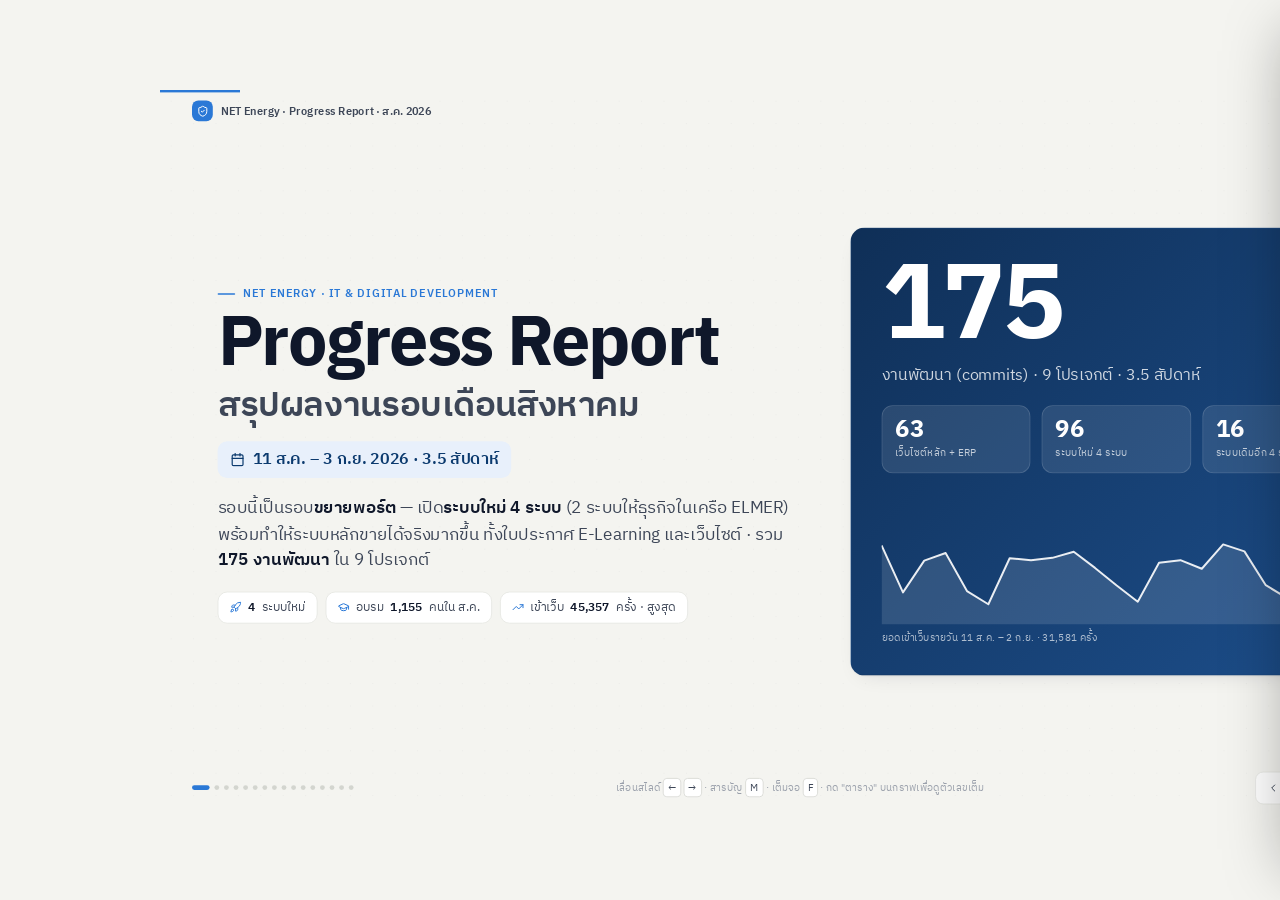
==== index.html @ 8fab0b81 "closing: trim the next-round list (drop backlog numbering and the LINE CSAT item) Co-Authored-By: Cl" ====
<!DOCTYPE html>
<html lang="th">
<head>
<meta charset="UTF-8" />
<meta name="viewport" content="width=device-width, initial-scale=1.0" />
<title>NET Energy · Progress Report · ส.ค. 2026</title>
<link rel="preconnect" href="https://fonts.googleapis.com">
<link rel="preconnect" href="https://fonts.gstatic.com" crossorigin>
<link href="https://fonts.googleapis.com/css2?family=IBM+Plex+Sans+Thai:wght@400;500;600;700&display=swap" rel="stylesheet">
<link rel="stylesheet" href="css/deck.css">
</head>
<body>

<div class="viewport">
<div class="stage" id="stage">

  <div class="progress"><div class="fill" id="progress-fill"></div></div>
  <div class="chrome-top">
    <div class="brand"><span class="mark"><span data-icon="shield-check"></span></span> NET Energy · Progress Report · ส.ค. 2026</div>
    <div class="right">
      <span class="counter"><b id="cur-num">1</b> <span>/ <span id="total-num">16</span></span></span>
      <button class="ibtn" id="menu-btn" title="สารบัญ (M)"><span data-icon="list"></span></button>
      <button class="ibtn" id="fs-btn" title="เต็มจอ (F)"><span data-icon="maximize"></span></button>
    </div>
  </div>

  <!-- ============ 1 · COVER ============ -->
  <section class="slide" data-title="ปกหน้า" data-nav-icon="presentation">
    <div class="s-inner">
      <div class="cover">
        <div>
          <div class="eyebrow" data-reveal>NET Energy · IT &amp; Digital Development</div>
          <h1 data-reveal>Progress Report<span class="th">สรุปผลงานรอบเดือนสิงหาคม</span></h1>
          <div class="date" data-reveal><span data-icon="calendar"></span> 11 ส.ค. – 3 ก.ย. 2026 · 3.5 สัปดาห์</div>
          <p class="lede" data-reveal>รอบนี้เป็นรอบ<b>ขยายพอร์ต</b> — เปิด<b>ระบบใหม่ 4 ระบบ</b> (2 ระบบให้ธุรกิจในเครือ ELMER)
            พร้อมทำให้ระบบหลักขายได้จริงมากขึ้น ทั้งใบประกาศ E-Learning และเว็บไซต์ · รวม <b>175 งานพัฒนา</b> ใน 9 โปรเจกต์</p>
          <div class="pills" data-reveal>
            <span class="pill"><span data-icon="rocket"></span> <b>4</b> ระบบใหม่</span>
            <span class="pill"><span data-icon="graduation-cap"></span> อบรม <b>1,155</b> คนใน ส.ค.</span>
            <span class="pill"><span data-icon="trending-up"></span> เข้าเว็บ <b>45,357</b> ครั้ง · สูงสุด</span>
          </div>
        </div>
        <div class="card accent cover-card" data-reveal>
          <div>
            <div class="hero-fig" data-count="175">175</div>
            <div class="hero-fig-lbl">งานพัฒนา (commits) · 9 โปรเจกต์ · 3.5 สัปดาห์</div>
          </div>
          <div class="mini">
            <div><div class="v">63</div><div class="l">เว็บไซต์หลัก + ERP</div></div>
            <div><div class="v">96</div><div class="l">ระบบใหม่ 4 ระบบ</div></div>
            <div><div class="v">16</div><div class="l">ระบบเดิมอีก 4 ระบบ</div></div>
          </div>
          <div class="spark">
            <figure data-chart="coverSpark"></figure>
            <div class="cap">ยอดเข้าเว็บรายวัน 11 ส.ค. – 2 ก.ย. · 31,581 ครั้ง</div>
          </div>
        </div>
      </div>
    </div>
  </section>

  <!-- ============ 2 · AGENDA ============ -->
  <section class="slide" data-title="หัวข้อวันนี้" data-nav-icon="list">
    <div class="s-inner">
      <div class="s-head">
        <div class="eyebrow" data-reveal>Agenda</div>
        <h2 class="h" data-reveal>หัวข้อวันนี้ — 6 เรื่อง</h2>
      </div>
      <div class="s-body agenda">
        <div class="card ag" data-jump="3" data-reveal><div class="itile"><span data-icon="chart-pie"></span></div><div class="num">01</div><div class="t">สรุปสำหรับผู้บริหาร</div><div class="d">ตัวเลขหลักของรอบ และ 3 ประเด็นที่ต้องรู้</div><div class="ag-go"><span data-icon="arrow-right"></span> ไปที่สไลด์ 3</div></div>
        <div class="card ag" data-jump="4" data-reveal><div class="itile aqua"><span data-icon="graduation-cap"></span></div><div class="num">02</div><div class="t">ธุรกิจอบรมเดือน ส.ค.</div><div class="d">ลงทะเบียน · ผู้ผ่านการอบรม · รอบอบรม — ตัวเลขจริงจากระบบ</div><div class="ag-go"><span data-icon="arrow-right"></span> ไปที่สไลด์ 4</div></div>
        <div class="card ag" data-jump="6" data-reveal><div class="itile orange"><span data-icon="rocket"></span></div><div class="num">03</div><div class="t">ระบบใหม่ 4 ระบบ</div><div class="d">ELMER ใบเสนอราคา+PO · NET-ID Photo · นามบัตร NFC · KYT MOTTO</div><div class="ag-go"><span data-icon="arrow-right"></span> ไปที่สไลด์ 6</div></div>
        <div class="card ag" data-jump="9" data-reveal><div class="itile"><span data-icon="wrench"></span></div><div class="num">04</div><div class="t">ระบบหลักที่ปรับดีขึ้น</div><div class="d">เว็บไซต์ + ERP · NETMER-Flow · CP Passport · LINE CSAT</div><div class="ag-go"><span data-icon="arrow-right"></span> ไปที่สไลด์ 9</div></div>
        <div class="card ag" data-jump="11" data-reveal><div class="itile yellow"><span data-icon="search"></span></div><div class="num">05</div><div class="t">SEO — คีย์เวิร์ดแยกตามหลักสูตร</div><div class="d">หลักสูตรไหนติดอันดับ Google แล้ว · หลักสูตรไหนยัง</div><div class="ag-go"><span data-icon="arrow-right"></span> ไปที่สไลด์ 11</div></div>
        <div class="card ag" data-jump="14" data-reveal><div class="itile dark"><span data-icon="chart-column"></span></div><div class="num">06</div><div class="t">ยอดเข้าเว็บ + ไทม์ไลน์</div><div class="d">สถิติจากระบบของเราเอง และลำดับงานรายสัปดาห์</div><div class="ag-go"><span data-icon="arrow-right"></span> ไปที่สไลด์ 14</div></div>
      </div>
    </div>
  </section>

  <!-- ============ 3 · EXECUTIVE SUMMARY ============ -->
  <section class="slide" data-title="สรุปสำหรับผู้บริหาร" data-nav-icon="chart-pie">
    <div class="s-inner">
      <div class="s-head">
        <div class="eyebrow" data-reveal>01 · Executive summary</div>
        <h2 class="h" data-reveal>รอบนี้ <em>ขยายพอร์ต</em> — เปิด 4 ระบบใหม่ ขณะที่ธุรกิจอบรมเดินปกติ</h2>
      </div>
      <div class="s-body stack">
        <div class="grid g4">
          <div class="card stat" data-reveal><div class="label">งานพัฒนา (commits)</div><div class="value" data-count="175">175</div><div class="sub">9 โปรเจกต์ · 11 ส.ค. – 3 ก.ย.</div><div class="delta up"><span data-icon="trending-up"></span> รอบก่อน 108 ใน 5 สัปดาห์</div></div>
          <div class="card stat" data-reveal><div class="label">ระบบใหม่ที่เปิดใช้จริง</div><div class="value" data-count="4">4</div><div class="sub">ELMER · NET-ID Photo · NFC · KYT</div><div class="delta note"><span data-icon="rocket"></span> 2 ระบบให้ธุรกิจในเครือ</div></div>
          <div class="card stat" data-reveal><div class="label">ผู้ผ่านการอบรม · ส.ค.</div><div class="value" data-count="1155">1,155</div><div class="sub">94 รอบอบรม · 30 หลักสูตร</div><div class="delta flat"><span data-icon="check"></span> ก.ค. 1,198 · ทรงตัว</div></div>
          <div class="card stat" data-reveal><div class="label">ยอดเข้าเว็บ · ส.ค.</div><div class="value" data-count="45357">45,357</div><div class="sub">Page Views (ทุกช่องทาง)</div><div class="delta up"><span data-icon="trending-up"></span> +5.5% จาก ก.ค. · สูงสุดตั้งแต่เปิดเว็บใหม่</div></div>
        </div>
        <div class="grid g3 fill">
          <div class="card" data-reveal>
            <div class="card-head"><div class="itile orange"><span data-icon="rocket"></span></div><div><div class="t">1 · ส่งมอบระบบใหม่ 4 ระบบ</div><div class="s">ใน 3.5 สัปดาห์ · 96 commits</div></div></div>
            <ul class="blist">
              <li><div class="itile sm orange"><span data-icon="file-text"></span></div><div><b>ELMER ใบเสนอราคา + ใบสั่งซื้อ</b> — แทน Google Sheets · ย้ายของเก่า 1,132 ใบ · PO 35 ใบ (ธุรกิจในเครือ)</div></li>
              <li><div class="itile sm orange"><span data-icon="image"></span></div><div><b>NET-ID Photo Studio</b> — ทำรูปติดบัตร ~100 รูป/วัน แทน Photoshop · ส่งชุดติดตั้งให้ทีมแล้ว</div></li>
              <li><div class="itile sm orange"><span data-icon="credit-card"></span></div><div><b>นามบัตร NFC</b> ผู้บริหาร + <b>KYT MOTTO</b> คลังโปสเตอร์ 76 แผ่น ค้นหาทนสะกดผิด</div></li>
            </ul>
          </div>
          <div class="card" data-reveal>
            <div class="card-head"><div class="itile"><span data-icon="wrench"></span></div><div><div class="t">2 · ระบบหลัก "ขายได้จริง" มากขึ้น</div><div class="s">เว็บไซต์ + ERP · 63 commits</div></div></div>
            <ul class="blist">
              <li><div class="itile sm"><span data-icon="graduation-cap"></span></div><div><b>ใบประกาศพิมพ์ได้จริงทั้งระบบ</b> · <b>E-Learning พร้อมขาย</b> — ปิดช่องโหว่และบังคับเกณฑ์ผ่าน</div></li>
              <li><div class="itile sm"><span data-icon="zap"></span></div><div><b>ERP เร็วขึ้น 9 เท่า</b> (billing 11.9 → 1.3 วิ) · แก้บั๊ก 55 ข้อ · กู้ผู้อบรม 53 คนที่หายจากระบบ</div></li>
              <li><div class="itile sm"><span data-icon="chart-column"></span></div><div><b>หน้าหลักสูตรโฉมใหม่</b> + แกลเลอรี · <b>ระบบสถิติเว็บสร้างใหม่</b> · AI ย้ายรุ่นใหม่ + ฐานกฎหมายตรวจซ้ำ</div></li>
            </ul>
          </div>
          <div class="card" data-reveal>
            <div class="card-head"><div class="itile yellow"><span data-icon="search"></span></div><div><div class="t">3 · SEO: หลักสูตรไหนติด-ไม่ติด</div><div class="s">Google Search Console · คีย์เวิร์ด × หลักสูตร</div></div></div>
            <div id="exec-seo"><ul class="blist"><li><div class="itile sm yellow"><span data-icon="clock"></span></div><div>รอข้อมูล Search Console API</div></li></ul></div>
          </div>
        </div>
      <div class="s-foot"><b>ที่มา</b> git history 9 repos · Firestore (registrations / trainingRecords / trainingSchedules / analyticsMonthly) · Google Search Console API</div>
    </div>
  </section>

  <!-- ============ 4 · BUSINESS ============ -->
  <section class="slide" data-title="ธุรกิจอบรมเดือน ส.ค." data-nav-icon="graduation-cap">
    <div class="s-inner">
      <div class="s-head">
        <div class="eyebrow aqua" data-reveal>02 · ธุรกิจอบรม</div>
        <h2 class="h" data-reveal>ส.ค. อบรม <em>1,155 คน</em> ใน 94 รอบ — และ ก.ย. จองไว้แล้ว 86 รอบ</h2>
      </div>
      <div class="s-body stack">
        <div class="grid g3">
          <div class="card" data-reveal><figure data-chart="regsByMonth" style="height:225px"></figure></div>
          <div class="card" data-reveal><figure data-chart="trainedByMonth" style="height:225px"></figure></div>
          <div class="card stat" data-reveal>
            <div class="label">รอบอบรมเดือน ส.ค.</div>
            <div class="value" data-count="94">94</div>
            <div class="sub">เปิดรับ 66 · เต็ม 24 · ยกเลิก 4 · 30 หลักสูตร</div>
            <div style="margin-top:14px"><figure data-chart="augMode"></figure></div>
          </div>
        </div>
        <div class="grid g3 fill">
          <div class="card" style="grid-column:span 2" data-reveal><figure data-chart="augTopTrained" style="height:100%"></figure></div>
          <div class="card soft" data-reveal>
            <h4>อ่านตัวเลขนี้อย่างไร</h4>
            <p style="font-size:16px">ลงทะเบียน ส.ค. <b>798 ใบ</b> (ยืนยัน 645 · ยกเลิก 101 · รอ 52) ต่ำกว่า ก.ค. ~12% แต่<b>ผู้ผ่านการอบรมยังทรงตัว</b>ที่ ~1,150–1,200 คน/เดือน ตลอด 4 เดือน</p>
            <div style="margin-top:10px">
              <div class="kv"><span>รอบที่เปิดใน ก.ย.</span><b>86 รอบ</b></div>
              <div class="kv"><span>รอบที่เปิดใน ต.ค.</span><b>20 รอบ</b></div>
              <div class="kv"><span>หลักสูตร CP + AIS ใน ส.ค.</span><b>≈ 93% ของผู้ผ่าน</b></div>
            </div>
          </div>
        </div>
      </div>
      <div class="s-foot"><b>ที่มา</b> Firestore: registrations (นับตามวันลงทะเบียน) · trainingRecords status=completed (นับตามวันจบอบรม) · trainingSchedules (นับตามวันเริ่มรอบ)</div>
    </div>
  </section>

  <!-- ============ 5 · DEV WORK ============ -->
  <section class="slide" data-title="งานพัฒนา 175 งาน" data-nav-icon="chart-column">
    <div class="s-inner">
      <div class="s-head">
        <div class="eyebrow" data-reveal>03 · งานพัฒนา</div>
        <h2 class="h" data-reveal>175 งานพัฒนา — <em>ครึ่งหนึ่ง</em>ไปกับระบบใหม่ อีกครึ่งทำให้ระบบหลักแข็งขึ้น</h2>
      </div>
      <div class="s-body grid g-12">
        <div class="card span-7" data-reveal><figure data-chart="devByRepo" style="height:100%"></figure></div>
        <div class="span-5 stack">
          <div class="card" data-reveal><figure data-chart="devWeeks" style="height:230px"></figure></div>
          <div class="facts" data-reveal style="grid-template-columns:1fr 1fr">
            <div class="fact"><div class="v">96</div><div class="l">commits บน 4 ระบบใหม่ (55%)</div></div>
            <div class="fact"><div class="v">63</div><div class="l">commits เว็บไซต์หลัก + ERP</div></div>
            <div class="fact"><div class="v">9 / 9</div><div class="l">ทุกโปรเจกต์มีงานที่ส่งมอบถึงผู้ใช้แล้วในรอบนี้</div></div>
            <div class="fact"><div class="v">75</div><div class="l">commits ในสัปดาห์ที่หนักสุด (25–31 ส.ค.)</div></div>
          </div>
        </div>
      </div>
      <div class="s-foot"><b>ที่มา</b> git log ทุก repo ใน E:\Devloper · 11 ส.ค. – 3 ก.ย. 2026 · ไม่นับ merge commit</div>
    </div>
  </section>

  <!-- ============ 6 · NEW: ELMER QUOTATION + PO ============ -->
  <section class="slide" data-title="ใหม่ · ELMER ใบเสนอราคา + ใบสั่งซื้อ" data-nav-icon="file-text">
    <div class="s-inner">
      <div class="s-head">
        <div class="eyebrow orange" data-reveal>04 · ระบบใหม่ 1/4 · ธุรกิจในเครือ</div>
        <h2 class="h" data-reveal>ELMER: ระบบใบเสนอราคา + ใบสั่งซื้อ <em>แทน Google Sheets</em></h2>
      </div>
      <div class="s-body sys">
        <div class="copy">
          <div class="pitch" data-reveal>ทีม Elmer ออกใบเสนอราคาและใบสั่งซื้อจากระบบเดียว — ย้ายของเก่า 1,132 ใบเข้ามาครบ
            <span>บริษัท เอลเมอร์ อินทิเกรชั่น จำกัด — งานน้ำ/น้ำเสียในเครือ · ขึ้น production 24 ส.ค. · เพิ่มใบสั่งซื้อ 2 ก.ย.</span></div>
          <div class="facts" data-reveal>
            <div class="fact"><div class="v">1,132</div><div class="l">ใบเสนอราคาเก่าย้ายเข้าระบบครบ · ลูกค้า 523 ราย</div></div>
            <div class="fact"><div class="v">35</div><div class="l">ใบสั่งซื้อ ส.ค. 69 นำเข้า · ผู้ขาย 7 ราย · 1.73 ล้านบาท</div></div>
            <div class="fact"><div class="v">7</div><div class="l">ชุดตรวจอัตโนมัติก่อนขึ้นระบบ (สูตรเงิน · พิมพ์ PDF จริง · ความเป็นส่วนตัว)</div></div>
          </div>
          <ul class="blist tight" data-reveal>
            <li><div class="itile sm orange"><span data-icon="triangle-alert"></span></div><div><b>เจอข้อผิดพลาดในไฟล์เดิม</b> — สูตรรวมยอด PO บวกแค่แถวแรก 33 จาก 35 ใบ · ส่วนลดหาย 17 ใบ · ระบบใหม่คำนวณให้เอง</div></li>
            <li><div class="itile sm orange"><span data-icon="banknote"></span></div><div><b>ต้นทุน / ราคาเสนอ / กำไร % ต่อรายการ</b> เห็นเฉพาะภายใน — ตัวตรวจกันไม่ให้หลุดไปถึงลูกค้า</div></li>
            <li><div class="itile sm orange"><span data-icon="send"></span></div><div><b>รู้ว่าลูกค้าเปิดใบเสนอราคาแล้วหรือยัง</b> · เอกสาร A4 ตรงฟอร์มกระดาษเดิม · ค้นหารวม Ctrl+K</div></li>
          </ul>
        </div>
        <div class="media" data-reveal>
          <div class="card flush" style="flex:1;display:flex;flex-direction:column;background:linear-gradient(160deg,#fff6f5,#fff)">
            <div style="padding:22px 26px;border-bottom:1px solid var(--line);display:flex;align-items:center;gap:12px">
              <div class="itile" style="background:#fbe3e0;color:#b3261e"><span data-icon="file-text"></span></div>
              <div><div style="font-weight:700;font-size:18px">ใบเสนอราคา · ใบสั่งซื้อ</div><div class="card-sub">Next.js + Firebase (asia-southeast1) · app--elmer-quotation-flow</div></div>
              <span class="badge live" style="margin-left:auto"><span data-icon="check"></span> Production</span>
            </div>
            <div style="padding:22px 26px;display:grid;grid-template-columns:1fr 1fr;gap:14px;flex:1">
              <div class="card soft" style="padding:16px 18px"><div style="font-size:13px;color:var(--muted);font-weight:600">เลขที่ใบเสนอราคา</div><div style="font-size:24px;font-weight:700">Q-260806-0612</div><div class="small muted">rev.01 · ต่อท้ายเลขเดิมเมื่อแก้ไข</div></div>
              <div class="card soft" style="padding:16px 18px"><div style="font-size:13px;color:var(--muted);font-weight:600">เลขที่ใบสั่งซื้อ</div><div style="font-size:24px;font-weight:700">6909/001</div><div class="small muted">ปี พ.ศ. + เดือน + ลำดับ รีเซ็ตรายเดือน</div></div>
              <div class="card soft" style="padding:16px 18px;grid-column:span 2">
                <div style="font-size:13px;color:var(--muted);font-weight:600;margin-bottom:8px">สิ่งที่ระบบทำแทนคน</div>
                <div class="kv"><span>ออกเลขที่เอกสารไม่ซ้ำ (transaction)</span><b>อัตโนมัติ</b></div>
                <div class="kv"><span>คำนวณยอด · VAT · ส่วนลด · บาทเป็นตัวอักษร</span><b>อัตโนมัติ</b></div>
                <div class="kv"><span>เปลี่ยนสถานะเป็นชุด · บันทึกภายใน · ต้องตามงาน</span><b>ในระบบ</b></div>
                <div class="kv"><span>สิทธิ์ผู้ใช้ · กติกาบังคับที่ฐานข้อมูล</span><b>rules</b></div>
              </div>
            </div>
          </div>
        </div>
      </div>
      <div class="s-foot"><b>สถานะ</b> ขึ้นระบบแล้ว · รอทีม Elmer เริ่มคีย์ใบจริง · การอัปเดตจากชีตรอบถัดไปใช้โหมด "เฉพาะของใหม่" เท่านั้น</div>
    </div>
  </section>

  <!-- ============ 7 · NEW: NET-ID PHOTO STUDIO ============ -->
  <section class="slide" data-title="ใหม่ · NET-ID Photo Studio" data-nav-icon="image">
    <div class="s-inner">
      <div class="s-head">
        <div class="eyebrow orange" data-reveal>04 · ระบบใหม่ 2/4 · เครื่องมือของทีม</div>
        <h2 class="h" data-reveal>NET-ID Photo Studio: ทำรูปติดบัตร <em>~100 รูป/วัน</em> ไม่ต้องเปิด Photoshop</h2>
      </div>
      <div class="s-body sys">
        <div class="media" data-reveal>
          <div class="card" style="flex:1;display:flex;flex-direction:column;justify-content:center;gap:14px">
            <div style="font-size:13px;color:var(--muted);font-weight:600;letter-spacing:.04em">ขั้นตอนที่โปรแกรมทำให้ · ออฟไลน์ 100%</div>
            <div class="grid" style="grid-template-columns:repeat(4,1fr);gap:12px">
              <div class="card soft" style="padding:16px 14px;text-align:center"><div class="itile" style="margin:0 auto 10px"><span data-icon="image"></span></div><b>ลากรูปเข้าทั้งโฟลเดอร์</b><div class="small muted">ต้นฉบับจากกล้อง/มือถือ</div></div>
              <div class="card soft" style="padding:16px 14px;text-align:center"><div class="itile orange" style="margin:0 auto 10px"><span data-icon="sparkles"></span></div><b>ลบพื้นหลังด้วย AI</b><div class="small muted">ขอบผมฟุ้งตามจริง</div></div>
              <div class="card soft" style="padding:16px 14px;text-align:center"><div class="itile aqua" style="margin:0 auto 10px"><span data-icon="scan-line"></span></div><b>จัดกรอบ · ต่อไหล่ · ปรับสี</b><div class="small muted">ค่ามาตรฐานจากงานทีม 815 ใบ</div></div>
              <div class="card soft" style="padding:16px 14px;text-align:center"><div class="itile dark" style="margin:0 auto 10px"><span data-icon="id-card"></span></div><b>ส่งออกเข้าเครื่องพิมพ์บัตร</b><div class="small muted">Asure ID 7 · บันทึกทีละใบ</div></div>
            </div>
            <div class="callout" style="margin-top:6px"><b>รูปใบหน้า = ข้อมูลชีวมิติ (PDPA)</b> — โปรแกรมประมวลผลบนเครื่องของทีมเท่านั้น ไม่มีรูปออกไปนอกเครื่อง</div>
          </div>
        </div>
        <div class="copy">
          <div class="pitch" data-reveal>งานพ่วงหลังจบคอร์สที่กินเวลาทีมทุกวัน กลายเป็นงานกดปุ่ม
            <span>โปรแกรมเดสก์ท็อป (Windows) ส่งชุดติดตั้งไฟล์เดียวให้ทีมแล้ว — แถม Python ไปในชุด ติดตั้งเองได้ทุกเครื่อง</span></div>
          <div class="facts" data-reveal>
            <div class="fact"><div class="v">815</div><div class="l">ใบงานจริงของทีมที่ใช้คาลิเบรตค่ามาตรฐานทุกตัว</div></div>
            <div class="fact"><div class="v">120 คู่</div><div class="l">เทียบผลโปรแกรมกับงานทีม 5 มิติ (กรอบ · ไหล่ · สี · ผิว · ผม)</div></div>
            <div class="fact"><div class="v">~140</div><div class="l">ด่านตรวจอัตโนมัติของชุดติดตั้ง · ตรวจซ้ำ 5 รอบก่อนส่ง</div></div>
          </div>
          <ul class="blist tight" data-reveal>
            <li><div class="itile sm"><span data-icon="palette"></span></div><div><b>ปรับสีเฉพาะส่วน</b> ทั้งภาพ · ผิว · เสื้อ · ผม · ปาก และแปรงแก้เฉพาะจุด ย้อนกลับได้ทุกขั้น</div></li>
            <li><div class="itile sm"><span data-icon="zap"></span></div><div><b>ใช้การ์ดจอเมื่อมี</b> ไม่มีก็ทำงานบน CPU ได้ (เร็วขึ้น 3 เท่าจากรุ่นแรก)</div></li>
            <li><div class="itile sm"><span data-icon="shield"></span></div><div><b>กันงานหาย</b> — ล็อกไฟล์งาน กันเปิดซ้อน กันบันทึกทับต้นฉบับ บันทึกปัญหาอัตโนมัติเมื่อผิดพลาด</div></li>
          </ul>
        </div>
      </div>
      <div class="s-foot"><b>สถานะ</b> ส่งชุดติดตั้งให้ทีมแล้ว (25 ส.ค. · ปรับคุณภาพรอบล่าสุด 2 ก.ย.) · 54 commits</div>
    </div>
  </section>

  <!-- ============ 8 · NEW: NFC CARD + KYT MOTTO ============ -->
  <section class="slide" data-title="ใหม่ · นามบัตร NFC + KYT MOTTO" data-nav-icon="id-card">
    <div class="s-inner">
      <div class="s-head">
        <div class="eyebrow orange" data-reveal>04 · ระบบใหม่ 3–4/4</div>
        <h2 class="h" data-reveal>สองระบบเล็กที่ใช้ได้ทันที: นามบัตร <em>NFC</em> และคลังโปสเตอร์ <em>KYT MOTTO</em></h2>
      </div>
      <div class="s-body half">
        <div class="card" data-reveal style="display:grid;grid-template-columns:230px 1fr;gap:24px;align-items:center">
          <div class="shot-phone"><img src="assets/screenshots/aom-card.png" alt="นามบัตรดิจิทัล NFC"></div>
          <div class="stack" style="gap:12px">
            <div class="row"><div class="itile"><span data-icon="credit-card"></span></div><div><h4>นามบัตรดิจิทัล NFC</h4><div class="card-sub">netenergy-card.web.app · 1 ก.ย.</div></div></div>
            <p>แตะบัตร NFC แล้วเปิดหน้านามบัตรของ<b>กรรมการผู้จัดการ</b>ได้ทันที — หน้าเดียวครอบทั้ง <b>NET</b> และ <b>ELMER</b> พร้อมปุ่ม LINE · โทร · อีเมล · TikTok · Instagram · แชร์</p>
            <ul class="blist tight">
              <li><div class="itile sm"><span data-icon="smartphone"></span></div><div>ออกแบบจากจอจริงของเบราว์เซอร์ใน LINE (375×553) — ไม่ล้น ไม่ตัด</div></li>
              <li><div class="itile sm"><span data-icon="cloud"></span></div><div>โฮสต์แยกจากเว็บบริษัท แก้นามบัตรได้โดยไม่ต้อง deploy เว็บทั้งเว็บ</div></li>
              <li><div class="itile sm"><span data-icon="lock"></span></div><div>ไม่ขึ้นผลค้นหา Google (noindex) — เปิดได้เฉพาะคนที่มีบัตร/ลิงก์</div></li>
            </ul>
          </div>
        </div>
        <div class="card flush" data-reveal style="display:flex;flex-direction:column">
          <div class="shot" style="height:300px;border:0;border-radius:0"><img src="assets/screenshots/kyt-motto.png" alt="KYT MOTTO"></div>
          <div style="padding:20px 24px;display:flex;flex-direction:column;gap:10px;flex:1">
            <div class="row"><div class="itile yellow"><span data-icon="hard-hat"></span></div><div><h4>KYT MOTTO · คลังโปสเตอร์ความปลอดภัยงานก่อสร้าง</h4><div class="card-sub">76 แผ่น · 3 หมวดงาน · ใช้จากมือถือหน้างาน</div></div></div>
            <p>ค้นหาโปสเตอร์ตาม<b>ลักษณะงาน</b> (นั่งร้าน ไฟฟ้า หลังคา) แม้พิมพ์ผิดหรือย่อคำ — วัดกับ 105 คำค้นจริง: เจอคำแรก <b>100/105</b> (จาก 62) โดยไม่ต้องเรียก AI ตอนค้น · AI อ่านโปสเตอร์ให้ครั้งเดียวตอนนำเข้า</p>
          </div>
        </div>
      </div>
      <div class="s-foot"><b>สถานะ</b> ทั้งสองระบบใช้งานได้จริง · นามบัตรเหลือผูกโดเมน card.netenergy-tech.com</div>
    </div>
  </section>

  <!-- ============ 9 · CORE: WEBSITE + ERP ============ -->
  <section class="slide" data-title="เว็บไซต์หลัก + ERP" data-nav-icon="wrench">
    <div class="s-inner">
      <div class="s-head">
        <div class="eyebrow" data-reveal>05 · ระบบหลัก · NET Training Platform (63 commits)</div>
        <h2 class="h" data-reveal>เว็บไซต์ + ERP: ทำของที่ "มีอยู่แต่ใช้ไม่ได้จริง" ให้<em>ใช้ได้จริง</em></h2>
      </div>
      <div class="s-body grid g-12">
        <div class="span-5 stack" data-reveal>
          <div class="shot" style="height:272px"><img src="assets/screenshots/net-course-electrician.png" alt="หน้าหลักสูตรโฉมใหม่"><div class="cap">หน้าหลักสูตรโฉมใหม่ + เมนูใหม่ + แกลเลอรีภาพอบรม</div></div>
          <div class="shot" style="height:272px"><img src="assets/screenshots/net-compliance.png" alt="เครื่องมือตรวจสอบหลักสูตรตามกฎหมาย"><div class="cap">เครื่องมือตรวจสอบหลักสูตรตามกฎหมาย รื้อใหม่ + ชุดทดสอบความแม่นยำ</div></div>
        </div>
        <div class="span-7 card" data-reveal>
          <ul class="blist">
            <li><div class="itile sm"><span data-icon="graduation-cap"></span></div><div><span class="k">ใบประกาศพิมพ์ได้จริงทั้งระบบ</span>เลขที่ต่อหลักสูตร · ฟอนต์มาตรฐานไทย · อัปโหลดรูป/ลายเซ็นวิทยากรเลือกตอนพิมพ์ · ประวัติการอบรมรองรับข้อมูลใหญ่ — เดิม 4,138 จาก 4,718 คนที่ผ่านแล้วไม่มีเลขใบประกาศ</div></li>
            <li><div class="itile sm"><span data-icon="video"></span></div><div><span class="k">E-Learning พร้อมขาย</span>บังคับเกณฑ์ผ่านที่เคยตั้งไว้เฉย ๆ · ปิดทางเลี่ยงเครื่องเล่น · ย้ายสื่อคอร์สจ่ายเงินออกจากที่เก็บสาธารณะ · เขียนธรรมาภิบาลตามผลตรวจ</div></li>
            <li><div class="itile sm"><span data-icon="zap"></span></div><div><span class="k">ERP เร็วขึ้นทุกหน้า</span>billing 11.9 → 1.3 วิ · certificate 7.3 → 0.4 วิ · ทุกหน้า −143 KB · แก้บั๊ก 49 ข้อจากรอบตรวจ + 6 ข้อที่ผู้ใช้แจ้ง</div></li>
            <li><div class="itile sm"><span data-icon="users"></span></div><div><span class="k">กู้ผู้อบรม 53 คนที่หายจาก 2 รอบ H AIS โคราช (19 ส.ค.)</span>ต้นเหตุ: การเลื่อนรอบทิ้งรายชื่อเก่าไว้แล้วระบบนับว่า "มีแล้ว" — แก้ที่ตัวเชื่อม ERP ↔ NETMER-Flow และซ่อมข้อมูล 168 รอบ</div></li>
            <li><div class="itile sm"><span data-icon="chart-column"></span></div><div><span class="k">ระบบสถิติเว็บสร้างใหม่ (2 ก.ย.)</span>เก็บ → สรุปรายวัน/รายเดือน → รายงาน ไม่ต้องอ่าน 45,000 เหตุการณ์ทุกครั้งที่เปิด · ตัดทราฟฟิกพนักงานออก · ตัวเลขในสไลด์นี้มาจากระบบนี้</div></li>
            <li><div class="itile sm"><span data-icon="sparkles"></span></div><div><span class="k">AI + ฐานความรู้กฎหมาย</span>ย้ายทุก flow ไป Gemini 3.7 + แดชบอร์ดการใช้ AI · ตรวจซ้ำข้อกฎหมาย 157 ข้อ พบอ้างอิงผิด 46 → แก้ 58 แถวจากตัวบทจริง · ตอบลูกค้าต่างชาติในภาษาของเขา</div></li>
          </ul>
        </div>
      </div>
      <div class="s-foot"><b>ขึ้นระบบแล้วเช่นกัน</b> ช่างไฟฟ้า L1 → ส่งออกข้อมูลผู้อบรมตามแบบกรมพัฒนาฝีมือแรงงาน (DSD): วางไฟล์ → ได้ไฟล์ตามสัญญาข้อมูล พร้อมตารางรหัสและด่านตรวจข้อมูลก่อนส่ง</div>
    </div>
  </section>

  <!-- ============ 10 · OTHER CORE SYSTEMS ============ -->
  <section class="slide" data-title="NETMER · CP · CSAT · Doc Flow" data-nav-icon="layers">
    <div class="s-inner">
      <div class="s-head">
        <div class="eyebrow" data-reveal>05 · ระบบหลักอื่น ๆ</div>
        <h2 class="h" data-reveal>ระบบที่ใช้ทุกวัน: แก้จุดที่ทำให้<em>ตัวเลขผิด</em>และจุดที่ใช้บนมือถือลำบาก</h2>
      </div>
      <div class="s-body grid g2">
        <div class="card" data-reveal>
          <div class="card-head"><div class="itile"><span data-icon="briefcase"></span></div><div><div class="t">NETMER-Flow (HR)</div><div class="s">7 commits · ขึ้นระบบแล้ว</div></div><span class="badge live"><span data-icon="check"></span> Live</span></div>
          <ul class="blist tight">
            <li><div class="itile sm"><span data-icon="clock"></span></div><div><b>OT 2 ครั้งในวันเดียวแสดงแค่ครั้งเดียว</b> ในรายงานภาระงานทีม — แก้แล้ว และรวมตรรกะรายวันให้ทุกหน้าใช้ชุดเดียวกัน (3 ก.ย.)</div></li>
            <li><div class="itile sm"><span data-icon="smartphone"></span></div><div><b>นัดเวลาเข้างาน</b> ทำบนมือถือได้ · แก้หน้าล้นจอ/กล่องโต้ตอบบนโทรศัพท์</div></li>
            <li><div class="itile sm"><span data-icon="bell"></span></div><div>LINE รวมข้อความหัวข้อเดียวกันเป็นข้อความเดียว + แจ้งคำขอลา (19 ส.ค.) · แก้บัญชีแอดมิน 3 คนที่สิทธิ์เพี้ยนจากข้อมูลเก่า</div></li>
          </ul>
        </div>
        <div class="card" data-reveal>
          <div class="card-head"><div class="itile yellow"><span data-icon="id-card"></span></div><div><div class="t">CP Safety Passport</div><div class="s">6 commits · ขึ้นระบบแล้ว</div></div><span class="badge live"><span data-icon="check"></span> Live</span></div>
          <ul class="blist tight">
            <li><div class="itile sm yellow"><span data-icon="zap"></span></div><div><b>อัปเกรด E → EE ในรอบเดียว</b> แทนที่โมดูลเดิมและต้องมีคุณสมบัติก่อน · ประวัติรวม E ที่ถูกแทนเข้ากับ EE ไม่โชว์ซ้ำ</div></li>
            <li><div class="itile sm yellow"><span data-icon="rotate-ccw"></span></div><div><b>ย้อนสถานะรอบใดรอบหนึ่งได้</b> แม้มีรอบหลังใช้บัตรไปแล้ว (31 ส.ค.)</div></li>
            <li><div class="itile sm yellow"><span data-icon="sparkles"></span></div><div>ย้าย AI อ่านบัตรไปรุ่นใหม่ · เครื่องมือซ่อมเส้นทางไฟล์ใบรับรอง</div></li>
          </ul>
        </div>
        <div class="card" data-reveal>
          <div class="card-head"><div class="itile aqua"><span data-icon="star"></span></div><div><div class="t">LINE CSAT</div><div class="s">2 commits · ขึ้นระบบแล้ว</div></div><span class="badge wait"><span data-icon="clock"></span> รอเลือกกลุ่ม</span></div>
          <ul class="blist tight">
            <li><div class="itile sm aqua"><span data-icon="bell"></span></div><div><b>สรุปคะแนนความพอใจรายวัน 08:00 เข้ากลุ่ม LINE</b> ของทีม — ส่ง/ตอบ/ต้องติดตาม พร้อมข้อความลูกค้า (19 ส.ค.)</div></li>
            <li><div class="itile sm aqua"><span data-icon="settings"></span></div><div>เปิดใช้ได้ทันทีเมื่อผู้จัดการเลือกกลุ่มในหน้าตั้งค่า · ระบบแสดงค่าใช้จ่าย LINE ต่อเดือนให้ก่อนเปิด</div></li>
          </ul>
        </div>
        <div class="card" data-reveal>
          <div class="card-head"><div class="itile"><span data-icon="receipt"></span></div><div><div class="t">NET Document Flow</div><div class="s">1 commit · ขึ้นระบบแล้ว</div></div><span class="badge live"><span data-icon="check"></span> Live</span></div>
          <ul class="blist tight">
            <li><div class="itile sm"><span data-icon="download"></span></div><div><b>รายงานใบแจ้งหนี้ Excel แบบจัดรูปแบบ</b> + ชีตสรุปตามหมวด (24 ส.ค.) — ส่งบัญชีได้เลยไม่ต้องแต่งไฟล์</div></li>
            <li><div class="itile sm"><span data-icon="check"></span></div><div>ระบบอื่นที่ไม่มีงานเพิ่มในรอบนี้ (เดินปกติ): ELMER Water Analysis · Elmer Wastewater · Online Inspector · Safety Hero</div></li>
          </ul>
        </div>
      </div>
      <div class="s-foot"><b>ที่มา</b> git log NETMER-Flow · CP PASSPORT · line-csat · NET - Document Flow</div>
    </div>
  </section>

  <!-- ============ 11 · SEO OVERVIEW ============ -->
  <section class="slide" data-title="SEO · ภาพรวม" data-nav-icon="search">
    <div class="s-inner">
      <div class="s-head">
        <div class="eyebrow" data-reveal>06 · SEO · Google Search Console</div>
        <h2 class="h" data-reveal id="seo-h1">SEO ภาพรวมรอบนี้</h2>
      </div>
      <div class="s-body stack" id="seo-overview">
        <div class="grid g4" id="seo-stats"></div>
        <div class="grid g-12 fill">
          <div class="card span-8" data-reveal><figure data-chart="seoDaily" style="height:100%"></figure></div>
          <div class="card span-4" data-reveal><figure data-chart="seoGroups"></figure></div>
        </div>
        <div class="callout" id="seo-insight" data-reveal></div>
      </div>
      <div class="s-foot" id="seo-foot"><b>ที่มา</b> Google Search Console API</div>
    </div>
  </section>

  <!-- ============ 12 · SEO BY COURSE ============ -->
  <section class="slide" data-title="SEO · คีย์เวิร์ดแยกตามหลักสูตร" data-nav-icon="search">
    <div class="s-inner">
      <div class="s-head">
        <div class="eyebrow" data-reveal>06 · SEO · คีย์เวิร์ดที่คนค้นแล้วเจอเรา แยกตามหลักสูตร</div>
        <h2 class="h" data-reveal id="seo-h2">หลักสูตรที่ติดอันดับ Google แล้ว</h2>
      </div>
      <div class="s-body grid g-12">
        <div class="card span-7" data-reveal><figure data-chart="seoByCourse" style="height:100%"></figure></div>
        <div class="card span-5" data-reveal id="seo-kwtable"></div>
      </div>
      <div class="s-foot" id="seo-foot2"><b>วิธีจับคู่</b> ใช้ข้อมูล คีย์เวิร์ด × หน้าที่ Google แสดง จาก Search Console API — คีย์เวิร์ดถูกนับให้หลักสูตรที่คนคลิกเข้าจริง ไม่ใช่การเดาจากคำ</div>
    </div>
  </section>

  <!-- ============ 13 · SEO NOT RANKING ============ -->
  <section class="slide" data-title="SEO · หลักสูตรที่ยังไม่ติดอันดับ" data-nav-icon="triangle-alert">
    <div class="s-inner">
      <div class="s-head">
        <div class="eyebrow orange" data-reveal>06 · SEO · หลักสูตรที่ยังไม่ติดอันดับ</div>
        <h2 class="h" data-reveal id="seo-h3">หลักสูตรที่ Google ยังแทบไม่แสดง</h2>
      </div>
      <div class="s-body grid g-12" id="seo-notranking"></div>
      <div class="s-foot" id="seo-foot3"><b>เกณฑ์</b> หลักสูตรที่เปิดขายบนเว็บ 52 หลักสูตร เทียบกับการแสดงผลของหน้าหลักสูตรนั้นใน Search Console</div>
    </div>
  </section>

  <!-- ============ 14 · TRAFFIC ============ -->
  <section class="slide" data-title="ยอดเข้าเว็บ" data-nav-icon="chart-column">
    <div class="s-inner">
      <div class="s-head">
        <div class="eyebrow" data-reveal>07 · ยอดเข้าเว็บ · สถิติจากระบบของเราเอง</div>
        <h2 class="h" data-reveal>ส.ค. คนเข้าเว็บ<em>มากที่สุด</em>ตั้งแต่เปิดเว็บใหม่ — และหน้าที่โตคือหน้าหลักสูตร</h2>
      </div>
      <div class="s-body grid g-12">
        <div class="card span-4" data-reveal><figure data-chart="pvMonthly" style="height:250px"></figure></div>
        <div class="card span-8" data-reveal><figure data-chart="pvDaily" style="height:250px"></figure></div>
        <div class="card span-6" data-reveal><figure data-chart="channelsAug" style="height:100%"></figure></div>
        <div class="span-6 stack" data-reveal>
          <div class="facts">
            <div class="fact"><div class="v">13,757</div><div class="l">ครั้งที่เปิดหน้าหลักสูตรรายตัวใน ส.ค. (+22% จาก ก.ค.)</div></div>
            <div class="fact"><div class="v">4,795</div><div class="l">ครั้งที่เปิดหน้าสมัคร (/register) ใน ส.ค.</div></div>
            <div class="fact"><div class="v">2,940</div><div class="l">การเข้าชมหน้าภาษาต่างประเทศ (EN/JA/ZH) · +55% จาก ก.ค.</div></div>
          </div>
          <div class="card soft fill">
            <h4>ที่น่าจับตา</h4>
            <p>คนที่มาจาก <b>ChatGPT + Gemini</b> รวม 89 ครั้งในเดือน ส.ค. (ก.ค. 100) — ยังเล็กแต่มาสม่ำเสมอทุกเดือน · Direct ยังเป็นก้อนใหญ่สุด (60%) = คนที่รู้จักเราอยู่แล้ว เปิดจากบุ๊กมาร์ก/แอป · <b>Google ยังเป็นช่องทางที่พาคนใหม่มามากที่สุด</b> 11,040 ครั้ง (+5%)</p>
          </div>
        </div>
      </div>
      <div class="s-foot"><b>ที่มา</b> analyticsMonthly / analyticsDaily (ระบบสถิติใหม่ · ตัดทราฟฟิกพนักงานออก) · Page View = ครั้งที่เปิดหน้า ไม่ใช่จำนวนคน</div>
    </div>
  </section>

  <!-- ============ 15 · TIMELINE ============ -->
  <section class="slide" data-title="ไทม์ไลน์รายสัปดาห์" data-nav-icon="calendar">
    <div class="s-inner">
      <div class="s-head">
        <div class="eyebrow" data-reveal>08 · Timeline</div>
        <h2 class="h" data-reveal>ลำดับงาน 11 ส.ค. – 3 ก.ย. — สองสัปดาห์กลางคือช่วงส่งมอบระบบใหม่</h2>
      </div>
      <div class="s-body weeks">
        <div class="card wk" data-reveal>
          <div class="wk-h"><span class="t">11–17 ส.ค.</span><span class="n">17<small>commits</small></span></div>
          <div class="wk-bar"><i data-w="23%"></i></div>
          <div class="wk-title">SEO + ฐานความรู้กฎหมาย + หน้าหลักสูตรใหม่</div>
          <ul>
            <li><b>หน้าหลักสูตรโฉมใหม่</b> + แกลเลอรีภาพอบรม (14 ส.ค.)</li>
            <li>ตรวจซ้ำข้อกฎหมาย 157 ข้อ → แก้อ้างอิง 58 แถวจากตัวบทจริง</li>
            <li>ลิงก์จังหวัดทั่วเว็บ · เอกลักษณ์บริษัทใน entity graph · แชตตอบภาษาของผู้ถาม</li>
            <li>KYT MOTTO: แค็ตตาล็อก 76 แผ่น + ค้นหาแบบทนสะกดผิด (100/105)</li>
          </ul>
        </div>
        <div class="card wk star" data-reveal>
          <div class="wk-h"><span class="t">18–24 ส.ค.</span><span class="n">66<small>commits</small></span></div>
          <div class="wk-bar"><i data-w="88%"></i></div>
          <div class="wk-title">ELMER ขึ้นระบบ · ERP เร็วขึ้น · กู้ผู้อบรม 53 คน</div>
          <ul>
            <li><b>ELMER ใบเสนอราคา</b> สร้างครบทั้งระบบและขึ้น production (22–24 ส.ค.)</li>
            <li><b>ERP เร็วขึ้น 9 เท่า</b> + แก้บั๊ก 55 ข้อ (18 ส.ค.)</li>
            <li>แก้ตัวเชื่อม ERP ↔ Flow — กู้ 53 คนที่หายจากรอบ H AIS โคราช</li>
            <li>LINE CSAT สรุปรายวัน · NETMER รวมข้อความ LINE · Doc Flow รายงาน Excel</li>
            <li>SEO: ใบรับรอง 11 ใบแบบ machine-readable · Google Business Profile · ใบประกาศเตือนหมดอายุ</li>
          </ul>
        </div>
        <div class="card wk star" data-reveal>
          <div class="wk-h"><span class="t">25–31 ส.ค.</span><span class="n">75<small>commits</small></span></div>
          <div class="wk-bar"><i data-w="100%"></i></div>
          <div class="wk-title">NET-ID Photo ส่งทีม · ใบประกาศ · E-Learning</div>
          <ul>
            <li><b>NET-ID Photo Studio</b> ตั้งแต่ตั้งต้นจนส่งชุดติดตั้ง ตรวจ 5 รอบ (25–31 ส.ค.)</li>
            <li><b>ใบประกาศพิมพ์ได้จริง</b> — เลขต่อหลักสูตร ฟอนต์ไทย รูป/ลายเซ็น (25–31 ส.ค.)</li>
            <li><b>E-Learning พร้อมขาย</b> — เกณฑ์ผ่าน · ปิดช่องเลี่ยง · สื่อออกจากที่สาธารณะ (26 ส.ค.)</li>
            <li>ย้าย AI ไป Gemini 3.7 + แดชบอร์ด · เครื่องมือตรวจกฎหมายรื้อใหม่ · เนื้อหาพร้อมวาง 50 หลักสูตร</li>
          </ul>
        </div>
        <div class="card wk" data-reveal>
          <div class="wk-h"><span class="t">1–3 ก.ย.</span><span class="n">17<small>commits</small></span></div>
          <div class="wk-bar"><i data-w="23%"></i></div>
          <div class="wk-title">ใบสั่งซื้อ · นามบัตร NFC · สถิติเว็บใหม่</div>
          <ul>
            <li><b>ELMER ใบสั่งซื้อ</b> ขึ้นระบบ นำเข้า 35 ใบ (2 ก.ย.)</li>
            <li><b>นามบัตรดิจิทัล NFC</b> ผู้บริหาร deploy (1 ก.ย.)</li>
            <li><b>ระบบสถิติเว็บสร้างใหม่</b> beacon → rollup → รายงาน (2 ก.ย.)</li>
            <li>NETMER: แก้ OT 2 ครั้ง/วัน · นัดเวลาเข้างานบนมือถือ (3 ก.ย.) · NET-ID Photo ปรับคุณภาพ 5 มิติ</li>
          </ul>
        </div>
      </div>
      <div class="s-foot"><b>ที่มา</b> git log ทุก repo · นับตามวันที่ commit</div>
    </div>
  </section>

  <!-- ============ 16 · CLOSING ============ -->
  <section class="slide" data-title="ปิดท้าย" data-nav-icon="sparkles">
    <div class="s-inner">
      <div class="closing">
        <div>
          <div class="eyebrow" data-reveal>ขอบคุณครับ</div>
          <h1 data-reveal>Q&amp;A</h1>
          <p data-reveal>มีคำถามหรืออยากดูตัวเลขไหนเจาะลึก บอกได้เลยครับ — ทุกตัวเลขในชุดนี้ดึงจากระบบจริงและมีตารางประกอบ (กดปุ่ม "ตาราง" บนกราฟ)</p>
          <div class="pills" data-reveal style="margin-top:22px;display:flex;gap:10px;flex-wrap:wrap">
            <span class="pill"><span data-icon="chart-pie"></span> <b>175</b> งานพัฒนา</span>
            <span class="pill"><span data-icon="rocket"></span> <b>4</b> ระบบใหม่</span>
            <span class="pill"><span data-icon="graduation-cap"></span> อบรม <b>1,155</b> คน</span>
          </div>
        </div>
        <div class="card" data-reveal>
          <div class="card-head"><div class="itile"><span data-icon="compass"></span></div><div><div class="t">รอบถัดไป · สิ่งที่จะเดินต่อ</div><div class="s">ก.ย. 2026</div></div></div>
          <ul class="blist">
            <li><div class="itile sm"><span data-icon="search"></span></div><div><b>SEO หลักสูตรที่ยังไม่ติดอันดับ</b> — เติมเนื้อหาหน้าหลักสูตรตามลำดับที่ขายจริง (เนื้อหาร่าง 50 หลักสูตรพร้อมแล้ว)</div></li>
            <li><div class="itile sm"><span data-icon="file-text"></span></div><div><b>ELMER</b> — ทีมเริ่มคีย์ใบจริง · เปิดสำรองข้อมูลอัตโนมัติ · ตัดสินผู้ขายที่ที่อยู่ซ้ำ</div></li>
            <li><div class="itile sm"><span data-icon="graduation-cap"></span></div><div><b>ใบประกาศ</b> — ผูกแม่แบบให้ครบ 62 หลักสูตร</div></li>
          </ul>
        </div>
      </div>
    </div>
  </section>

  <div class="chrome-bottom">
    <div class="dots" id="dots"></div>
    <div class="navbtns">
      <button class="navbtn" id="prev-btn"><span data-icon="chevron-left"></span> ก่อนหน้า</button>
      <button class="navbtn" id="next-btn">ถัดไป <span data-icon="chevron-right"></span></button>
    </div>
  </div>
  <div class="hint" id="hint">เลื่อนสไลด์ <kbd>←</kbd> <kbd>→</kbd> · สารบัญ <kbd>M</kbd> · เต็มจอ <kbd>F</kbd> · กด "ตาราง" บนกราฟเพื่อดูตัวเลขเต็ม</div>

</div>
</div>

<div class="menu-overlay" id="menu-overlay"></div>
<aside class="side-menu" id="side-menu">
  <h3><span data-icon="list"></span> สารบัญ</h3>
  <div class="sub">คลิกหัวข้อเพื่อข้ามไปสไลด์นั้น</div>
  <div id="menu-list"></div>
</aside>

<script src="js/icons.js"></script>
<script src="js/report-data.js"></script>
<script src="js/charts.js"></script>
<script src="js/renderers.js"></script>
<script src="js/seo-slides.js"></script>
<script src="js/deck.js"></script>
</body>
</html>
---- css/deck.css ----
/* ============================================================
   NET Energy · Progress Report deck — design system (v5, ส.ค. 2026)
   Light editorial theme · fixed 1600×900 stage scaled to the viewport
   ============================================================ */

:root{
  --paper:#f4f4f0;
  --surface:#ffffff;
  --surface-2:#f8f8f5;
  --ink:#0f172a;
  --ink-2:#3d4657;
  --muted:#6b7280;
  --faint:#9aa0ab;
  --line:#e5e6e1;
  --line-2:#d3d5cf;

  --accent:#2a78d6;        /* series-1 blue · validated */
  --accent-ink:#0b3a6e;
  --accent-soft:#e8f0fb;
  --s1:#2a78d6; --s2:#eb6834; --s3:#1baf7a; --s4:#eda100;
  --gray-mark:#c9ccd1;     /* de-emphasis series */
  --good:#0ca30c; --good-ink:#006300;
  --warn:#fab219; --warn-ink:#8a5a00;
  --crit:#d03b3b;

  --radius:18px;
  --radius-sm:12px;
  --shadow:0 1px 2px rgba(15,23,42,.04), 0 10px 28px -14px rgba(15,23,42,.14);
  --font:'IBM Plex Sans Thai','IBM Plex Sans',system-ui,-apple-system,'Segoe UI',sans-serif;
  --ease:cubic-bezier(.2,.7,.2,1);
}

*{box-sizing:border-box;margin:0;padding:0}
[data-icon]{display:inline-flex;align-items:center;justify-content:center;line-height:0;vertical-align:-.12em}
[data-icon] svg{width:1em;height:1em;display:block}
html,body{height:100%}
body{
  font-family:var(--font);
  background:var(--paper);
  color:var(--ink);
  line-height:1.5;
  -webkit-font-smoothing:antialiased;
  overflow:hidden;
  font-size:19px;
}
b,strong{font-weight:600}
img{max-width:100%}
button{font-family:inherit}

/* ---------- stage ---------- */
.viewport{position:fixed;inset:0;display:grid;place-items:center;background:var(--paper)}
.stage{
  position:relative; width:1600px; height:900px;
  transform:scale(var(--s,1)); transform-origin:center center;
  background:var(--paper);
}
.stage::before{ /* faint dot grid */
  content:""; position:absolute; inset:0; pointer-events:none;
  background-image:radial-gradient(rgba(15,23,42,.07) 1px, transparent 1px);
  background-size:28px 28px; opacity:.55;
}

/* ---------- chrome ---------- */
.chrome-top{
  position:absolute; left:0; right:0; top:0; height:52px; z-index:5;
  display:flex; align-items:center; justify-content:space-between; padding:0 40px;
  font-size:14px; color:var(--muted);
}
.chrome-top .brand{display:flex;align-items:center;gap:10px;font-weight:600;color:var(--ink-2)}
.chrome-top .brand .mark{width:26px;height:26px;border-radius:8px;background:var(--accent);display:grid;place-items:center;color:#fff}
.chrome-top .brand .mark [data-icon]{font-size:15px}
.chrome-top .right{display:flex;align-items:center;gap:14px}
.chrome-top .counter{font-variant-numeric:tabular-nums;font-weight:600;color:var(--ink-2)}
.chrome-top .counter span{color:var(--faint);font-weight:400}
.ibtn{
  width:34px;height:34px;border-radius:10px;border:1px solid var(--line);background:var(--surface);
  color:var(--ink-2);display:grid;place-items:center;cursor:pointer;transition:all .18s;
}
.ibtn:hover{border-color:var(--line-2);color:var(--ink);transform:translateY(-1px)}
.ibtn [data-icon]{font-size:16px}
.progress{position:absolute;left:0;right:0;top:0;height:3px;background:transparent;z-index:6}
.progress .fill{height:100%;background:var(--accent);width:0;transition:width .5s var(--ease)}

.chrome-bottom{
  position:absolute; left:0; right:0; bottom:0; height:56px; z-index:5;
  display:flex; align-items:center; justify-content:space-between; padding:0 40px;
}
.dots{display:flex;gap:6px;align-items:center}
.dots i{width:6px;height:6px;border-radius:3px;background:var(--line-2);display:block;transition:all .3s var(--ease);cursor:pointer}
.dots i.on{width:22px;background:var(--accent)}
.navbtns{display:flex;gap:8px}
.navbtn{
  display:inline-flex;align-items:center;gap:6px;padding:8px 14px;border-radius:10px;
  border:1px solid var(--line);background:var(--surface);color:var(--ink-2);cursor:pointer;font-size:14px;font-weight:500;
  transition:all .18s;
}
.navbtn:hover{border-color:var(--line-2);color:var(--ink)}
.navbtn [data-icon]{font-size:15px}
.hint{position:absolute;left:50%;transform:translateX(-50%);bottom:18px;font-size:13px;color:var(--faint);opacity:0;transition:opacity .4s;z-index:5;white-space:nowrap}
.hint.show{opacity:1}
.hint kbd{font-family:inherit;border:1px solid var(--line-2);border-radius:5px;padding:0 5px;background:var(--surface);color:var(--ink-2)}

/* ---------- slides ---------- */
.slide{
  position:absolute; inset:0; padding:64px 72px 60px; display:none;
  flex-direction:column;
}
.slide.is-active{display:flex}
.slide .s-inner{flex:1;min-height:0;display:flex;flex-direction:column;opacity:0;transform:translateY(10px);transition:opacity .45s var(--ease),transform .45s var(--ease)}
.slide.is-active .s-inner{opacity:1;transform:none}

.s-head{margin-bottom:22px}
.eyebrow{
  display:inline-flex;align-items:center;gap:10px;font-size:13.5px;font-weight:600;letter-spacing:.08em;
  text-transform:uppercase;color:var(--accent);margin-bottom:10px;
}
.eyebrow::before{content:"";width:22px;height:2px;background:var(--accent);border-radius:2px}
.eyebrow.orange{color:var(--s2)} .eyebrow.orange::before{background:var(--s2)}
.eyebrow.aqua{color:#0f8a5f} .eyebrow.aqua::before{background:var(--s3)}
h2.h{font-size:42px;line-height:1.2;font-weight:700;letter-spacing:-.01em;color:var(--ink);max-width:1300px}
h2.h em{font-style:normal;color:var(--accent)}
h2.h.long{font-size:34px;line-height:1.25;max-width:1440px}
.lede{font-size:20px;color:var(--ink-2);margin-top:8px;max-width:1200px;line-height:1.55}
.lede b{color:var(--ink)}
.s-body{flex:1;min-height:0}
.s-foot{margin-top:18px;font-size:13px;color:var(--faint);display:flex;gap:18px;align-items:center}
.s-foot b{color:var(--muted);font-weight:500}

/* reveal */
[data-reveal]{opacity:0;transform:translateY(12px);transition:opacity .5s var(--ease),transform .5s var(--ease);transition-delay:var(--d,0s)}
.slide.is-active [data-reveal].in{opacity:1;transform:none}

/* ---------- layout helpers ---------- */
.grid{display:grid;gap:24px}
.g2{grid-template-columns:1fr 1fr}
.g3{grid-template-columns:repeat(3,1fr)}
.g4{grid-template-columns:repeat(4,1fr)}
.g-12{grid-template-columns:repeat(12,1fr)}
.span-4{grid-column:span 4}.span-5{grid-column:span 5}.span-6{grid-column:span 6}.span-7{grid-column:span 7}.span-8{grid-column:span 8}.span-12{grid-column:span 12}
.stack{display:flex;flex-direction:column;gap:16px}
.row{display:flex;align-items:center;gap:12px}
.fill{flex:1;min-height:0}
.mt-auto{margin-top:auto}

/* ---------- cards ---------- */
.card{
  background:var(--surface);border:1px solid var(--line);border-radius:var(--radius);
  padding:24px 26px;box-shadow:var(--shadow);position:relative;min-width:0;
}
.card.flush{padding:0;overflow:hidden}
.card.soft{background:var(--surface-2);box-shadow:none}
.card.accent{border-color:transparent;background:linear-gradient(135deg,#0f2f57,#1d4f8c);color:#fff}
.card.accent .label{color:rgba(255,255,255,.7)}
.card h4{font-size:19px;font-weight:700;color:var(--ink);margin-bottom:4px}
.card .card-sub{font-size:15px;color:var(--muted)}
.card p{font-size:17px;color:var(--ink-2);line-height:1.6}
.card p b{color:var(--ink)}
.card-head{display:flex;align-items:center;gap:12px;margin-bottom:14px}
.card-head .t{font-size:18px;font-weight:700}
.card-head .s{font-size:14px;color:var(--muted)}
.card-head .badge{margin-left:auto}
.card-head>div:not(.itile):not(.badge){min-width:0}

/* stat tile */
.stat .label{font-size:14px;font-weight:600;color:var(--muted);letter-spacing:.02em}
.stat .value{font-size:60px;font-weight:700;line-height:1.05;letter-spacing:-.02em;color:var(--ink);margin:6px 0 4px}
.stat .value small{font-size:24px;font-weight:600;color:var(--ink-2);margin-left:4px}
.stat .sub{font-size:15px;color:var(--ink-2)}
.stat .delta{display:inline-flex;align-items:center;gap:6px;margin-top:10px;font-size:14px;font-weight:600;padding:4px 10px;border-radius:8px}
.stat .delta [data-icon]{font-size:14px}
.delta.up{color:var(--good-ink);background:#e9f7e9}
.delta.down{color:#8a1f1f;background:#fbeaea}
.delta.flat{color:var(--ink-2);background:var(--surface-2)}
.delta.note{color:var(--accent-ink);background:var(--accent-soft)}

/* hero figure */
.hero-fig{font-size:132px;font-weight:700;line-height:.95;letter-spacing:-.03em;color:#fff}
.hero-fig-lbl{font-size:20px;color:rgba(255,255,255,.8);margin-top:8px}

/* badges / tags */
.badge{display:inline-flex;align-items:center;gap:6px;font-size:13px;font-weight:600;padding:4px 10px;border-radius:999px;border:1px solid transparent;white-space:nowrap}
.badge [data-icon]{font-size:13px}
.badge.new{background:#fdeee7;color:#9a3b12;border-color:#f6cdb9}
.badge.live{background:#e9f7e9;color:var(--good-ink);border-color:#c8ebc8}
.badge.wait{background:#fff5da;color:var(--warn-ink);border-color:#f7dfa0}
.badge.client{background:var(--accent-soft);color:var(--accent-ink);border-color:#c9dcf5}
.badge.gray{background:var(--surface-2);color:var(--ink-2);border-color:var(--line)}
.badge.dark{background:var(--ink);color:#fff}

/* icon tile */
.itile{width:44px;height:44px;border-radius:12px;display:grid;place-items:center;flex:none;background:var(--accent-soft);color:var(--accent-ink)}
.itile [data-icon]{font-size:21px}
.itile.orange{background:#fdeee7;color:#b8471e}
.itile.aqua{background:#e3f6ee;color:#0f7a54}
.itile.yellow{background:#fff3d6;color:#8a5a00}
.itile.dark{background:var(--ink);color:#fff}
.itile.sm{width:36px;height:36px;border-radius:10px}.itile.sm [data-icon]{font-size:17px}

/* bullet list with icons */
.blist{display:flex;flex-direction:column;gap:12px}
.blist li{list-style:none;display:flex;gap:14px;align-items:flex-start;font-size:17px;color:var(--ink-2);line-height:1.5}
.blist li .itile{margin-top:1px}
.blist li b{color:var(--ink)}
.blist li .k{font-weight:700;color:var(--ink);display:block;font-size:17.5px}
.blist.tight{gap:9px}
.blist.tight li{font-size:16px}

/* number list (keyfacts) */
.facts{display:grid;grid-template-columns:repeat(3,1fr);gap:14px}
.fact{background:var(--surface-2);border:1px solid var(--line);border-radius:14px;padding:14px 16px}
.fact .v{font-size:30px;font-weight:700;letter-spacing:-.01em;line-height:1.1}
.fact .l{font-size:13.5px;color:var(--muted);margin-top:4px;line-height:1.35}

/* screenshot frame */
.shot{border-radius:14px;overflow:hidden;border:1px solid var(--line);background:#0f172a;position:relative}
.shot img{width:100%;height:100%;object-fit:cover;object-position:top;display:block}
.shot.cover img{object-fit:cover}
.shot .cap{position:absolute;left:12px;bottom:12px;background:rgba(15,23,42,.85);color:#fff;font-size:12.5px;padding:5px 10px;border-radius:8px}
.shot-phone{width:230px;border-radius:26px;border:6px solid #111827;overflow:hidden;background:#111827;box-shadow:0 20px 40px -18px rgba(15,23,42,.5)}
.shot-phone img{display:block;width:100%}

/* system spotlight */
.sys{display:grid;grid-template-columns:1fr 1fr;gap:26px;height:100%}
.sys .media{display:flex;flex-direction:column;gap:14px;min-height:0}
.sys .media .shot{flex:1;min-height:0}
.sys .copy{display:flex;flex-direction:column;gap:14px;min-height:0}
.sys .pitch{font-size:26px;font-weight:700;line-height:1.35;color:var(--ink)}
.sys .pitch span{display:block;font-size:17px;font-weight:400;color:var(--ink-2);margin-top:6px}

/* two half spotlights */
.half{display:grid;grid-template-columns:1fr 1fr;gap:24px;height:100%}

/* timeline (weeks) */
.weeks{display:grid;grid-template-columns:repeat(4,1fr);gap:18px;height:100%}
.wk{display:flex;flex-direction:column;gap:10px}
.wk .wk-h{display:flex;align-items:baseline;justify-content:space-between}
.wk .wk-h .t{font-size:14px;font-weight:600;color:var(--muted);letter-spacing:.04em}
.wk .wk-h .n{font-size:26px;font-weight:700;color:var(--accent-ink)}
.wk .wk-h .n small{font-size:13px;color:var(--muted);font-weight:500;margin-left:4px}
.wk .wk-title{font-size:18px;font-weight:700;line-height:1.3}
.wk .wk-bar{height:6px;border-radius:3px;background:var(--line);overflow:hidden}
.wk .wk-bar i{display:block;height:100%;background:var(--accent);width:0;transition:width .9s var(--ease)}
.wk ul{list-style:none;display:flex;flex-direction:column;gap:7px;font-size:15px;color:var(--ink-2);line-height:1.45}
.wk ul li{padding-left:14px;position:relative}
.wk ul li::before{content:"";position:absolute;left:0;top:10px;width:6px;height:6px;border-radius:3px;background:var(--line-2)}
.wk ul li b{color:var(--ink)}
.wk.star{border-color:#f6cdb9;background:#fffaf7}
.wk.star .wk-bar i{background:var(--s2)}
.wk.star .wk-h .n{color:#b8471e}

/* key table (SEO) */
.ktable{width:100%;border-collapse:collapse;font-size:15px}
.ktable th{font-size:12.5px;font-weight:600;color:var(--muted);text-transform:uppercase;letter-spacing:.05em;text-align:right;padding:6px 8px;border-bottom:1px solid var(--line)}
.ktable th:first-child,.ktable td:first-child{text-align:left}
.ktable td{padding:8px 8px;border-bottom:1px solid var(--line);text-align:right;font-variant-numeric:tabular-nums;color:var(--ink-2)}
.ktable td:first-child{color:var(--ink);font-weight:500}
.ktable tr:last-child td{border-bottom:0}
.ktable .n{font-weight:700;color:var(--ink)}
.ktable .up{color:var(--good-ink);font-weight:700}
.ktable .down{color:#a12525;font-weight:700}
.ktable .dim{color:var(--faint)}
.ktable .kwline{font-size:13.5px;color:var(--muted);display:block;font-weight:400;margin-top:2px;white-space:nowrap;overflow:hidden;text-overflow:ellipsis;max-width:520px}

/* callout */
.callout{border-left:4px solid var(--accent);background:var(--accent-soft);padding:12px 18px;border-radius:0 12px 12px 0;font-size:15.5px;color:var(--ink-2);line-height:1.55;flex:none}
.callout b{color:var(--ink)}
.callout.orange{border-color:var(--s2);background:#fdeee7}
.callout.good{border-color:var(--good);background:#e9f7e9}
.callout.warn{border-color:var(--warn);background:#fff5da}

/* cover */
.cover{display:grid;grid-template-columns:1.05fr .95fr;gap:56px;align-items:center;height:100%}
.cover h1{font-size:88px;line-height:1;letter-spacing:-.03em;font-weight:700;color:var(--ink)}
.cover h1 .th{display:block;font-size:44px;letter-spacing:-.01em;color:var(--ink-2);font-weight:600;margin-top:10px}
.cover .date{display:inline-flex;align-items:center;gap:10px;margin-top:22px;font-size:20px;font-weight:600;color:var(--accent-ink);background:var(--accent-soft);padding:8px 16px;border-radius:12px}
.cover .date [data-icon]{font-size:18px}
.cover .lede{font-size:21px;margin-top:22px}
.cover .pills{display:flex;flex-wrap:wrap;gap:10px;margin-top:22px}
.pill{display:inline-flex;align-items:center;gap:8px;padding:8px 14px;border-radius:12px;background:var(--surface);border:1px solid var(--line);font-size:15px;color:var(--ink-2)}
.pill [data-icon]{font-size:15px;color:var(--accent)}
.pill b{color:var(--ink)}
.cover-card{padding:36px 38px;display:flex;flex-direction:column;gap:22px;min-height:560px}
.cover-card .mini{display:grid;grid-template-columns:repeat(3,1fr);gap:14px}
.cover-card .mini>div{background:rgba(255,255,255,.1);border:1px solid rgba(255,255,255,.14);border-radius:14px;padding:14px 16px}
.cover-card .mini .v{font-size:30px;font-weight:700;color:#fff;line-height:1.1}
.cover-card .mini .l{font-size:13px;color:rgba(255,255,255,.72);margin-top:4px;line-height:1.35}
.cover-card .spark{margin-top:auto}
.cover-card .spark svg{width:100%;height:110px;display:block}
.cover-card .spark .cap{font-size:13px;color:rgba(255,255,255,.66);margin-top:8px}

/* agenda */
.agenda{display:grid;grid-template-columns:repeat(3,1fr);gap:18px;height:100%}
.ag{cursor:pointer;transition:transform .2s var(--ease),border-color .2s;display:flex;flex-direction:column;gap:8px}
.ag:hover{transform:translateY(-3px);border-color:var(--line-2)}
.ag .num{font-size:13px;font-weight:700;color:var(--accent);letter-spacing:.06em}
.ag .t{font-size:20px;font-weight:700}
.ag .d{font-size:15px;color:var(--ink-2);line-height:1.5}
.ag .itile{margin-bottom:6px}
.ag .ag-go{margin-top:auto;font-size:13.5px;color:var(--muted);display:flex;gap:6px;align-items:center;padding-top:12px;border-top:1px dashed var(--line)}
.ag .ag-go [data-icon]{color:var(--accent)}

/* closing */
.closing{display:grid;grid-template-columns:1fr 1fr;gap:56px;align-items:center;height:100%}
.closing h1{font-size:84px;font-weight:700;letter-spacing:-.03em;line-height:1}
.closing p{font-size:22px;color:var(--ink-2);margin-top:16px}

/* ---------- charts (shared) ---------- */
.c-fig{position:relative;display:flex;flex-direction:column;min-height:0}
.c-fig .c-title{display:flex;align-items:center;gap:10px;margin-bottom:10px}
.c-fig .c-title .t{font-size:16px;font-weight:700;color:var(--ink)}
.c-fig .c-title .s{font-size:13.5px;color:var(--muted);white-space:nowrap;overflow:hidden;text-overflow:ellipsis;min-width:0}
.c-fig .c-title .t{white-space:nowrap}
.c-fig .c-toggle{margin-left:auto;font-size:12.5px;color:var(--muted);background:var(--surface-2);border:1px solid var(--line);border-radius:8px;padding:3px 9px;cursor:pointer}
.c-fig .c-toggle:hover{color:var(--ink);border-color:var(--line-2)}
.c-fig .c-plot{flex:1;min-height:0;position:relative;display:flex;flex-direction:column}
.c-fig .c-table{display:none;width:100%;border-collapse:collapse;font-size:14px}
.c-fig .c-table th,.c-fig .c-table td{padding:5px 8px;border-bottom:1px solid var(--line);text-align:right;font-variant-numeric:tabular-nums}
.c-fig .c-table th:first-child,.c-fig .c-table td:first-child{text-align:left}
.c-fig .c-table th{font-size:12px;color:var(--muted);text-transform:uppercase;letter-spacing:.05em}
.c-fig.show-table .c-plot{display:none}
.c-fig.show-table .c-table{display:table}
.c-legend{display:flex;gap:16px;flex-wrap:wrap;font-size:13.5px;color:var(--ink-2);margin-bottom:8px;flex:none}
.c-legend span{display:inline-flex;align-items:center;gap:7px}
.c-legend i{display:inline-block;width:12px;height:12px;border-radius:3px}
.c-legend i.line{height:3px;width:18px;border-radius:2px}

/* horizontal bars (HTML) */
.hbars{display:flex;flex-direction:column;gap:6px;justify-content:space-around;flex:1;min-height:0}
.hbar{display:grid;grid-template-columns:var(--lw,190px) 1fr var(--vw,72px);gap:12px;align-items:center;font-size:15px;position:relative}
.hbar .lbl{color:var(--ink);white-space:nowrap;overflow:hidden;text-overflow:ellipsis}
.hbar .lbl small{display:block;font-size:12.5px;color:var(--muted);font-weight:400;line-height:1.2}
.hbar .track{height:20px;position:relative}
.hbar .bar{position:absolute;left:0;top:0;height:100%;width:0;background:var(--accent);border-radius:0 5px 5px 0;transition:width .9s var(--ease)}
.hbar .bar.gray{background:var(--gray-mark)}
.hbar .bar.s2{background:var(--s2)} .hbar .bar.s3{background:var(--s3)} .hbar .bar.s4{background:var(--s4)}
.hbar .val{text-align:right;font-weight:700;color:var(--ink);font-variant-numeric:tabular-nums}
.hbar .val small{display:block;font-size:12px;color:var(--muted);font-weight:500}
.hbar:hover .bar{filter:brightness(1.08)}
.hbar.dim .lbl{color:var(--ink-2)}

/* stacked single bar */
.stackbar{display:flex;height:26px;border-radius:7px;overflow:hidden;gap:2px;background:var(--surface)}
.stackbar i{display:block;height:100%;transition:flex .8s var(--ease);position:relative;min-width:2px}
.stackbar i.s1{background:var(--s1)}.stackbar i.s2{background:var(--s2)}.stackbar i.s3{background:var(--s3)}.stackbar i.s4{background:var(--s4)}
.stack-legend{display:grid;grid-template-columns:1fr 1fr;gap:8px 14px;margin-top:12px}
.stack-legend div{font-size:13.5px;color:var(--ink-2);display:flex;gap:8px;align-items:flex-start}
.stack-legend i{width:10px;height:10px;border-radius:3px;margin-top:5px;flex:none}
.stack-legend b{color:var(--ink);display:block;font-size:17px;line-height:1.1}

/* svg charts */
.c-svg{width:100%;flex:1 1 0px;min-height:0;display:block;overflow:visible}
.c-svg .grid line{stroke:var(--line);stroke-width:1}
.c-svg .axis line{stroke:var(--line-2);stroke-width:1}
.c-svg text{font-family:var(--font);fill:var(--muted);font-size:13px}
.c-svg text.cat{fill:var(--ink-2);font-size:14px}
.c-svg text.val{fill:var(--ink);font-weight:700;font-size:14px}
.c-svg text.endlbl{fill:var(--ink);font-weight:600;font-size:13.5px}
.c-svg .col{transform-origin:center bottom;transform:scaleY(0);transition:transform .9s var(--ease);transition-delay:var(--d,0s)}
.slide.is-active .c-svg .col.grow{transform:none}
.c-svg .ln{fill:none;stroke-width:2.5;stroke-linejoin:round;stroke-linecap:round}
.c-svg .ln.draw{stroke-dasharray:var(--len);stroke-dashoffset:var(--len);transition:stroke-dashoffset 1.4s var(--ease)}
.slide.is-active .c-svg .ln.draw.go{stroke-dashoffset:0}
.c-svg .area{opacity:.10}
.c-svg .mk{stroke:var(--surface);stroke-width:2}
.c-svg .xh{stroke:var(--line-2);stroke-width:1;opacity:0}
.c-svg .hit{fill:transparent;cursor:crosshair}

/* tooltip */
.c-tip{
  position:absolute;z-index:50;pointer-events:none;opacity:0;transition:opacity .12s;
  background:var(--ink);color:#fff;border-radius:10px;padding:8px 11px;font-size:13px;line-height:1.4;
  box-shadow:0 8px 24px -8px rgba(0,0,0,.4);transform:translate(-50%,calc(-100% - 12px));min-width:120px;
}
.c-tip.show{opacity:1}
.c-tip .th{font-weight:600;color:rgba(255,255,255,.7);margin-bottom:3px;font-size:12px}
.c-tip .tr{display:flex;align-items:center;gap:8px;justify-content:space-between}
.c-tip .tr i{display:inline-block;width:14px;height:3px;border-radius:2px}
.c-tip .tr b{font-weight:700;font-size:14px}
.c-tip .tr span{color:rgba(255,255,255,.8)}

/* ---------- menu overlay ---------- */
.menu-overlay{position:fixed;inset:0;background:rgba(15,23,42,.35);opacity:0;pointer-events:none;transition:opacity .25s;z-index:40}
.menu-overlay.show{opacity:1;pointer-events:auto}
.side-menu{
  position:fixed;top:0;right:0;bottom:0;width:min(420px,90vw);background:var(--surface);z-index:41;
  transform:translateX(100%);transition:transform .3s var(--ease);padding:28px 26px;overflow:auto;box-shadow:-20px 0 60px -30px rgba(0,0,0,.35);
}
.side-menu.show{transform:none}
.side-menu h3{font-size:18px;font-weight:700;margin-bottom:4px;display:flex;align-items:center;gap:8px}
.side-menu .sub{font-size:13px;color:var(--muted);margin-bottom:14px}
.menu-item{display:flex;gap:12px;align-items:center;padding:10px 12px;border-radius:12px;cursor:pointer;font-size:15px;color:var(--ink-2)}
.menu-item:hover{background:var(--surface-2)}
.menu-item.on{background:var(--accent-soft);color:var(--accent-ink);font-weight:600}
.menu-item .n{width:26px;font-size:12.5px;color:var(--faint);font-variant-numeric:tabular-nums}
.menu-item .ic{width:28px;height:28px;border-radius:8px;background:var(--surface-2);display:grid;place-items:center;color:var(--ink-2)}
.menu-item.on .ic{background:#fff;color:var(--accent)}
.menu-item .ic [data-icon]{font-size:14px}

/* ---------- utilities ---------- */
.muted{color:var(--muted)}
.small{font-size:14px}
.accent-text{color:var(--accent-ink)}
.nowrap{white-space:nowrap}
.divider{height:1px;background:var(--line);margin:6px 0}
.kv{display:flex;justify-content:space-between;gap:12px;font-size:15px;padding:7px 0;border-bottom:1px solid var(--line)}
.kv:last-child{border-bottom:0}
.kv b{font-variant-numeric:tabular-nums}
.num{font-variant-numeric:tabular-nums}

@media (prefers-reduced-motion: reduce){
  [data-reveal],.slide .s-inner,.hbar .bar,.c-svg .col,.c-svg .ln.draw,.wk .wk-bar i{transition:none !important}
  .c-svg .col{transform:none} .c-svg .ln.draw{stroke-dashoffset:0}
}

/* static mode (?static=1) — no motion, everything final: used for screenshots / PDF */
html.no-anim [data-reveal]{opacity:1 !important;transform:none !important;transition:none !important}
html.no-anim .slide .s-inner{opacity:1 !important;transform:none !important;transition:none !important}
html.no-anim .hbar .bar,html.no-anim .wk .wk-bar i,html.no-anim .stackbar i{transition:none !important}
html.no-anim .c-svg .col{transform:none !important;transition:none !important}
html.no-anim .c-svg .ln.draw{stroke-dashoffset:0 !important;transition:none !important}
html.no-anim .hint{display:none}
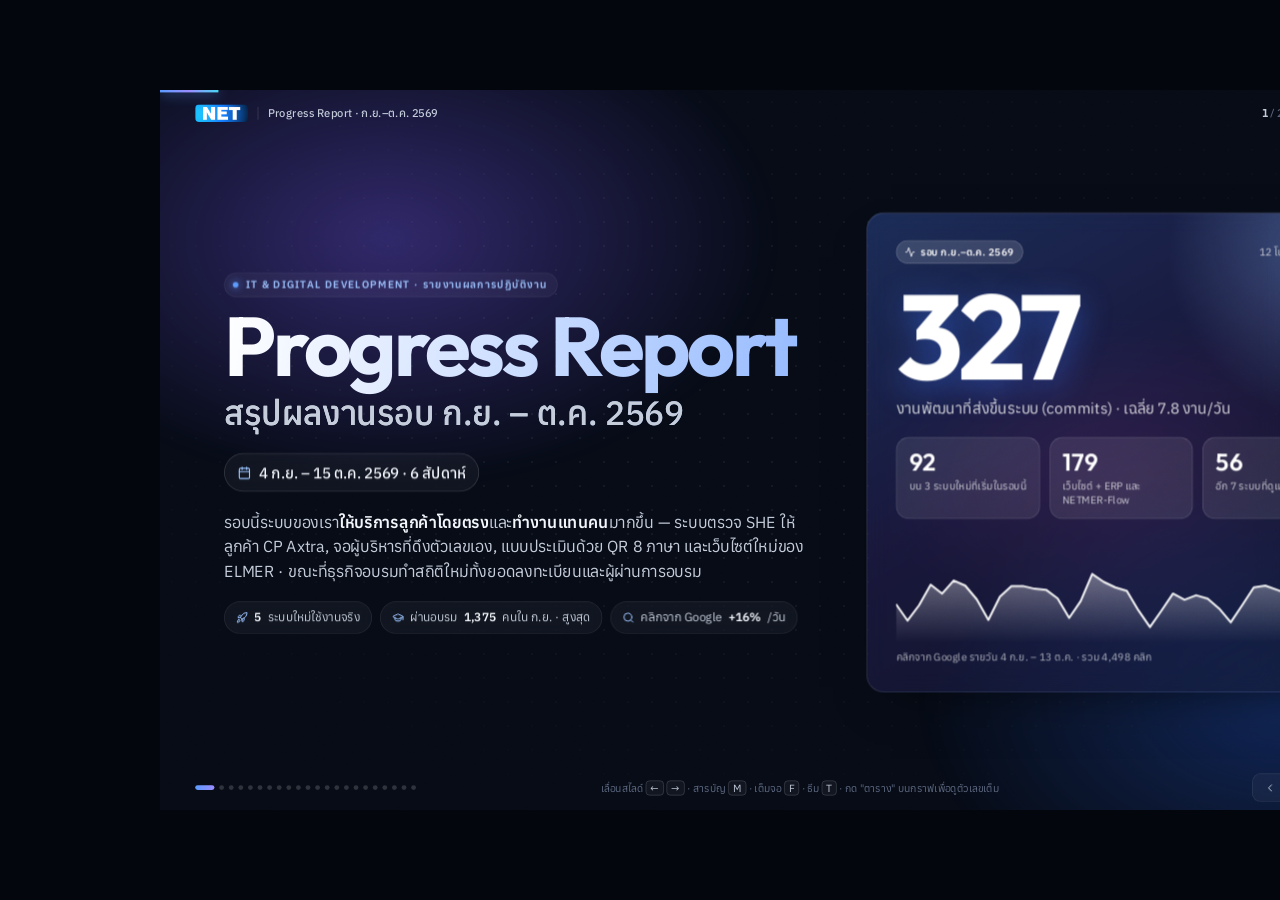
==== commit 9140bfe1: "Redesign the deck for the 4 Sep - 15 Oct 2026 round (v6, dark keynote) - 22 slides on a dark keynote" ====
--- a/index.html
+++ b/index.html
@@ -1,58 +1,68 @@
 <!DOCTYPE html>
-<html lang="th">
+<html lang="th" data-theme="dark">
 <head>
 <meta charset="UTF-8" />
 <meta name="viewport" content="width=device-width, initial-scale=1.0" />
-<title>NET Energy · Progress Report · ส.ค. 2026</title>
+<title>NET Energy · Progress Report · ก.ย.–ต.ค. 2569</title>
+<meta name="description" content="รายงานผลการปฏิบัติงาน ฝ่าย IT & Digital Development · 4 ก.ย. – 15 ต.ค. 2569">
+<script>
+  // set the theme before first paint (no flash): ?theme= wins, then the viewer's last choice, else dark
+  (function () { var t = (location.search.match(/[?&]theme=(light|dark)/) || [])[1]; if (!t) { try { t = localStorage.getItem('net-deck-theme'); } catch (e) { t = null; } } document.documentElement.setAttribute('data-theme', t === 'light' ? 'light' : 'dark'); })();
+</script>
 <link rel="preconnect" href="https://fonts.googleapis.com">
 <link rel="preconnect" href="https://fonts.gstatic.com" crossorigin>
-<link href="https://fonts.googleapis.com/css2?family=IBM+Plex+Sans+Thai:wght@400;500;600;700&display=swap" rel="stylesheet">
+<link href="https://fonts.googleapis.com/css2?family=Anuphan:wght@300;400;500;600;700&family=Outfit:wght@300;400;500;600;700;800&display=swap" rel="stylesheet">
 <link rel="stylesheet" href="css/deck.css">
 </head>
 <body>
 
 <div class="viewport">
 <div class="stage" id="stage">
+  <svg width="0" height="0" style="position:absolute" aria-hidden="true"><defs><linearGradient id="ringGrad" x1="0" x2="1" y1="0" y2="1"><stop offset="0%" stop-color="#5fe0a0"/><stop offset="100%" stop-color="#5b9bff"/></linearGradient></defs></svg>
 
   <div class="progress"><div class="fill" id="progress-fill"></div></div>
   <div class="chrome-top">
-    <div class="brand"><span class="mark"><span data-icon="shield-check"></span></span> NET Energy · Progress Report · ส.ค. 2026</div>
+    <div class="brand"><img src="assets/icons/net-wordmark.png" alt="NET"><span class="sep"></span>Progress Report · ก.ย.–ต.ค. 2569</div>
     <div class="right">
-      <span class="counter"><b id="cur-num">1</b> <span>/ <span id="total-num">16</span></span></span>
+      <span class="counter"><b id="cur-num">1</b> <span>/ <span id="total-num">22</span></span></span>
+      <button class="ibtn" id="theme-btn" title="สลับธีม (T)"><span data-icon="sun"></span></button>
       <button class="ibtn" id="menu-btn" title="สารบัญ (M)"><span data-icon="list"></span></button>
       <button class="ibtn" id="fs-btn" title="เต็มจอ (F)"><span data-icon="maximize"></span></button>
     </div>
   </div>
 
   <!-- ============ 1 · COVER ============ -->
-  <section class="slide" data-title="ปกหน้า" data-nav-icon="presentation">
+  <section class="slide" data-title="ปกหน้า" data-nav-icon="presentation" data-aura="violet">
     <div class="s-inner">
       <div class="cover">
         <div>
-          <div class="eyebrow" data-reveal>NET Energy · IT &amp; Digital Development</div>
-          <h1 data-reveal>Progress Report<span class="th">สรุปผลงานรอบเดือนสิงหาคม</span></h1>
-          <div class="date" data-reveal><span data-icon="calendar"></span> 11 ส.ค. – 3 ก.ย. 2026 · 3.5 สัปดาห์</div>
-          <p class="lede" data-reveal>รอบนี้เป็นรอบ<b>ขยายพอร์ต</b> — เปิด<b>ระบบใหม่ 4 ระบบ</b> (2 ระบบให้ธุรกิจในเครือ ELMER)
-            พร้อมทำให้ระบบหลักขายได้จริงมากขึ้น ทั้งใบประกาศ E-Learning และเว็บไซต์ · รวม <b>175 งานพัฒนา</b> ใน 9 โปรเจกต์</p>
+          <div class="eyebrow" data-reveal>IT &amp; Digital Development · รายงานผลการปฏิบัติงาน</div>
+          <h1 data-reveal>Progress Report<span class="th">สรุปผลงานรอบ ก.ย. – ต.ค. 2569</span></h1>
+          <div class="date" data-reveal><span data-icon="calendar"></span> 4 ก.ย. – 15 ต.ค. 2569 · 6 สัปดาห์</div>
+          <p class="lede" data-reveal>รอบนี้ระบบของเรา<b>ให้บริการลูกค้าโดยตรง</b>และ<b>ทำงานแทนคน</b>มากขึ้น — ระบบตรวจ SHE ให้ลูกค้า CP Axtra, จอผู้บริหารที่ดึงตัวเลขเอง, แบบประเมินด้วย QR 8 ภาษา และเว็บไซต์ใหม่ของ ELMER · ขณะที่ธุรกิจอบรมทำสถิติใหม่ทั้งยอดลงทะเบียนและผู้ผ่านการอบรม</p>
           <div class="pills" data-reveal>
-            <span class="pill"><span data-icon="rocket"></span> <b>4</b> ระบบใหม่</span>
-            <span class="pill"><span data-icon="graduation-cap"></span> อบรม <b>1,155</b> คนใน ส.ค.</span>
-            <span class="pill"><span data-icon="trending-up"></span> เข้าเว็บ <b>45,357</b> ครั้ง · สูงสุด</span>
-          </div>
-        </div>
-        <div class="card accent cover-card" data-reveal>
-          <div>
-            <div class="hero-fig" data-count="175">175</div>
-            <div class="hero-fig-lbl">งานพัฒนา (commits) · 9 โปรเจกต์ · 3.5 สัปดาห์</div>
+            <span class="pill"><span data-icon="rocket"></span> <b>5</b> ระบบใหม่ใช้งานจริง</span>
+            <span class="pill"><span data-icon="graduation-cap"></span> ผ่านอบรม <b>1,375</b> คนใน ก.ย. · สูงสุด</span>
+            <span class="pill"><span data-icon="search"></span> คลิกจาก Google <b>+16%</b>/วัน</span>
+          </div>
+        </div>
+        <div class="card hero cover-card" data-reveal>
+          <div class="row" style="justify-content:space-between;position:relative;z-index:1">
+            <span class="badge" style="background:rgba(255,255,255,.14);color:#fff;border-color:rgba(255,255,255,.2)"><span data-icon="activity"></span> รอบ ก.ย.–ต.ค. 2569</span>
+            <span style="font-size:13px;color:rgba(255,255,255,.72)">12 โปรเจกต์ · 42 วัน</span>
+          </div>
+          <div style="position:relative;z-index:1">
+            <div class="hero-fig" data-count="327">327</div>
+            <div class="hero-lbl">งานพัฒนาที่ส่งขึ้นระบบ (commits) · เฉลี่ย 7.8 งาน/วัน</div>
           </div>
           <div class="mini">
-            <div><div class="v">63</div><div class="l">เว็บไซต์หลัก + ERP</div></div>
-            <div><div class="v">96</div><div class="l">ระบบใหม่ 4 ระบบ</div></div>
-            <div><div class="v">16</div><div class="l">ระบบเดิมอีก 4 ระบบ</div></div>
+            <div><div class="v">92</div><div class="l">บน 3 ระบบใหม่ที่เริ่มในรอบนี้</div></div>
+            <div><div class="v">179</div><div class="l">เว็บไซต์ + ERP และ NETMER-Flow</div></div>
+            <div><div class="v">56</div><div class="l">อีก 7 ระบบที่ดูแลอยู่</div></div>
           </div>
           <div class="spark">
             <figure data-chart="coverSpark"></figure>
-            <div class="cap">ยอดเข้าเว็บรายวัน 11 ส.ค. – 2 ก.ย. · 31,581 ครั้ง</div>
+            <div class="cap">คลิกจาก Google รายวัน 4 ก.ย. – 13 ต.ค. · รวม 4,498 คลิก</div>
           </div>
         </div>
       </div>
@@ -64,15 +74,23 @@
     <div class="s-inner">
       <div class="s-head">
         <div class="eyebrow" data-reveal>Agenda</div>
-        <h2 class="h" data-reveal>หัวข้อวันนี้ — 6 เรื่อง</h2>
+        <h2 class="h" data-reveal>หัวข้อวันนี้ — <em>7 เรื่อง</em> ใน 22 สไลด์</h2>
       </div>
       <div class="s-body agenda">
-        <div class="card ag" data-jump="3" data-reveal><div class="itile"><span data-icon="chart-pie"></span></div><div class="num">01</div><div class="t">สรุปสำหรับผู้บริหาร</div><div class="d">ตัวเลขหลักของรอบ และ 3 ประเด็นที่ต้องรู้</div><div class="ag-go"><span data-icon="arrow-right"></span> ไปที่สไลด์ 3</div></div>
-        <div class="card ag" data-jump="4" data-reveal><div class="itile aqua"><span data-icon="graduation-cap"></span></div><div class="num">02</div><div class="t">ธุรกิจอบรมเดือน ส.ค.</div><div class="d">ลงทะเบียน · ผู้ผ่านการอบรม · รอบอบรม — ตัวเลขจริงจากระบบ</div><div class="ag-go"><span data-icon="arrow-right"></span> ไปที่สไลด์ 4</div></div>
-        <div class="card ag" data-jump="6" data-reveal><div class="itile orange"><span data-icon="rocket"></span></div><div class="num">03</div><div class="t">ระบบใหม่ 4 ระบบ</div><div class="d">ELMER ใบเสนอราคา+PO · NET-ID Photo · นามบัตร NFC · KYT MOTTO</div><div class="ag-go"><span data-icon="arrow-right"></span> ไปที่สไลด์ 6</div></div>
-        <div class="card ag" data-jump="9" data-reveal><div class="itile"><span data-icon="wrench"></span></div><div class="num">04</div><div class="t">ระบบหลักที่ปรับดีขึ้น</div><div class="d">เว็บไซต์ + ERP · NETMER-Flow · CP Passport · LINE CSAT</div><div class="ag-go"><span data-icon="arrow-right"></span> ไปที่สไลด์ 9</div></div>
-        <div class="card ag" data-jump="11" data-reveal><div class="itile yellow"><span data-icon="search"></span></div><div class="num">05</div><div class="t">SEO — คีย์เวิร์ดแยกตามหลักสูตร</div><div class="d">หลักสูตรไหนติดอันดับ Google แล้ว · หลักสูตรไหนยัง</div><div class="ag-go"><span data-icon="arrow-right"></span> ไปที่สไลด์ 11</div></div>
-        <div class="card ag" data-jump="14" data-reveal><div class="itile dark"><span data-icon="chart-column"></span></div><div class="num">06</div><div class="t">ยอดเข้าเว็บ + ไทม์ไลน์</div><div class="d">สถิติจากระบบของเราเอง และลำดับงานรายสัปดาห์</div><div class="ag-go"><span data-icon="arrow-right"></span> ไปที่สไลด์ 14</div></div>
+        <div class="card ag" data-jump="3" data-reveal><div class="num">01</div><div class="itile"><span data-icon="chart-pie"></span></div><div class="t">สรุปสำหรับผู้บริหาร</div><div class="d">ตัวเลขหลักของรอบ และ 3 เรื่องที่ควรรู้</div><div class="ag-go"><span data-icon="arrow-right"></span> สไลด์ 3</div></div>
+        <div class="card ag" data-jump="4" data-reveal><div class="num">02</div><div class="itile aqua"><span data-icon="graduation-cap"></span></div><div class="t">ธุรกิจอบรม ก.ย.–ต.ค.</div><div class="d">ลงทะเบียน · ผู้ผ่านการอบรม · รอบอบรม — สถิติใหม่ทั้งสามตัว</div><div class="ag-go"><span data-icon="arrow-right"></span> สไลด์ 4</div></div>
+        <div class="card ag" data-jump="5" data-reveal><div class="num">03</div><div class="itile"><span data-icon="chart-column"></span></div><div class="t">งานพัฒนาภาพรวม</div><div class="d">327 งาน ใน 12 โปรเจกต์ แยกตามระบบและรายสัปดาห์</div><div class="ag-go"><span data-icon="arrow-right"></span> สไลด์ 5</div></div>
+        <div class="card ag glow orange" data-jump="6" data-reveal><div class="num">04</div><div class="itile orange"><span data-icon="rocket"></span></div><div class="t">ระบบใหม่ 5 ระบบ + ลูกค้าองค์กรรายใหม่</div><div class="d">NET × AXTRA SHE Audit · จอผู้บริหาร · QR ประเมิน 8 ภาษา · ป้ายดิจิทัล · เว็บ ELMER · LMS สำหรับ SDS</div><div class="ag-go"><span data-icon="arrow-right"></span> สไลด์ 6–12</div></div>
+        <div class="card ag" data-jump="13" data-reveal><div class="num">05</div><div class="itile violet"><span data-icon="wrench"></span></div><div class="t">ระบบหลักที่ปรับดีขึ้น</div><div class="d">เว็บไซต์ + ERP · ความปลอดภัยข้อมูล · NETMER-Flow · ระบบอื่น ๆ</div><div class="ag-go"><span data-icon="arrow-right"></span> สไลด์ 13–16</div></div>
+        <div class="card ag" data-jump="17" data-reveal><div class="num">06</div><div class="itile amber"><span data-icon="search"></span></div><div class="t">SEO · Google</div><div class="d">คลิก · อันดับ · หลักสูตรไหนติด-ไม่ติด · คำค้นที่ขยับขึ้น</div><div class="ag-go"><span data-icon="arrow-right"></span> สไลด์ 17–19</div></div>
+        <div class="card ag" data-jump="20" data-reveal><div class="num">07</div><div class="itile red"><span data-icon="flag"></span></div><div class="t">ติดตาม · ไทม์ไลน์ · รอบถัดไป</div><div class="d">สิ่งที่รอการตัดสินใจ ลำดับงาน 6 สัปดาห์ และแผนรอบหน้า</div><div class="ag-go"><span data-icon="arrow-right"></span> สไลด์ 20–22</div></div>
+        <div class="card soft ag" style="cursor:default;justify-content:center;gap:12px">
+          <div class="row" style="gap:10px;font-size:14px;color:var(--muted)"><span data-icon="mouse-pointer-click"></span> ใช้งานสไลด์</div>
+          <div class="kv"><span>เลื่อนสไลด์</span><b>← →</b></div>
+          <div class="kv"><span>สารบัญ · เต็มจอ</span><b>M · F</b></div>
+          <div class="kv"><span>ธีมสว่าง / มืด</span><b>T</b></div>
+          <div class="kv"><span>ดูตัวเลขเต็มของกราฟ</span><b>ปุ่ม "ตาราง"</b></div>
+        </div>
       </div>
     </div>
   </section>
@@ -82,438 +100,715 @@
     <div class="s-inner">
       <div class="s-head">
         <div class="eyebrow" data-reveal>01 · Executive summary</div>
-        <h2 class="h" data-reveal>รอบนี้ <em>ขยายพอร์ต</em> — เปิด 4 ระบบใหม่ ขณะที่ธุรกิจอบรมเดินปกติ</h2>
+        <h2 class="h" data-reveal>ระบบของเรา<em>เริ่มทำงานให้ลูกค้าและผู้บริหารโดยตรง</em> — ขณะที่ธุรกิจอบรมทำสถิติใหม่</h2>
       </div>
       <div class="s-body stack">
         <div class="grid g4">
-          <div class="card stat" data-reveal><div class="label">งานพัฒนา (commits)</div><div class="value" data-count="175">175</div><div class="sub">9 โปรเจกต์ · 11 ส.ค. – 3 ก.ย.</div><div class="delta up"><span data-icon="trending-up"></span> รอบก่อน 108 ใน 5 สัปดาห์</div></div>
-          <div class="card stat" data-reveal><div class="label">ระบบใหม่ที่เปิดใช้จริง</div><div class="value" data-count="4">4</div><div class="sub">ELMER · NET-ID Photo · NFC · KYT</div><div class="delta note"><span data-icon="rocket"></span> 2 ระบบให้ธุรกิจในเครือ</div></div>
-          <div class="card stat" data-reveal><div class="label">ผู้ผ่านการอบรม · ส.ค.</div><div class="value" data-count="1155">1,155</div><div class="sub">94 รอบอบรม · 30 หลักสูตร</div><div class="delta flat"><span data-icon="check"></span> ก.ค. 1,198 · ทรงตัว</div></div>
-          <div class="card stat" data-reveal><div class="label">ยอดเข้าเว็บ · ส.ค.</div><div class="value" data-count="45357">45,357</div><div class="sub">Page Views (ทุกช่องทาง)</div><div class="delta up"><span data-icon="trending-up"></span> +5.5% จาก ก.ค. · สูงสุดตั้งแต่เปิดเว็บใหม่</div></div>
+          <div class="card stat" data-reveal><div class="label"><span data-icon="chart-column"></span> งานพัฒนา (commits)</div><div class="value" data-count="327">327</div><div class="sub">12 โปรเจกต์ · 4 ก.ย. – 15 ต.ค.</div><div class="delta note"><span data-icon="activity"></span> 7.8 งาน/วัน · รอบก่อน 7.3</div></div>
+          <div class="card stat glow orange" data-reveal><div class="label"><span data-icon="rocket"></span> ระบบใหม่ใช้งานจริง</div><div class="value" data-count="5">5</div><div class="sub">AXTRA Audit · จอผู้บริหาร · QR ประเมิน · ป้ายดิจิทัล · เว็บ ELMER</div><div class="delta note"><span data-icon="briefcase"></span> + LMS ลูกค้า SDS บน dev</div></div>
+          <div class="card stat glow aqua" data-reveal><div class="label"><span data-icon="graduation-cap"></span> ผู้ผ่านการอบรม · ก.ย.</div><div class="value" data-count="1375">1,375</div><div class="sub">ลงทะเบียน 967 ใบ · ทั้งคู่สูงสุดตั้งแต่เปิดระบบ</div><div class="delta up"><span data-icon="trending-up"></span> +6% จาก ส.ค. (1,297)</div></div>
+          <div class="card stat" data-reveal><div class="label"><span data-icon="search"></span> คลิกจาก Google · ก.ย.</div><div class="value" data-count="3637">3,637</div><div class="sub">เดือนที่ได้คลิกมากที่สุดตั้งแต่เปิดเว็บใหม่</div><div class="delta up"><span data-icon="trending-up"></span> +18% จาก ส.ค. (3,094)</div></div>
         </div>
         <div class="grid g3 fill">
           <div class="card" data-reveal>
-            <div class="card-head"><div class="itile orange"><span data-icon="rocket"></span></div><div><div class="t">1 · ส่งมอบระบบใหม่ 4 ระบบ</div><div class="s">ใน 3.5 สัปดาห์ · 96 commits</div></div></div>
-            <ul class="blist">
-              <li><div class="itile sm orange"><span data-icon="file-text"></span></div><div><b>ELMER ใบเสนอราคา + ใบสั่งซื้อ</b> — แทน Google Sheets · ย้ายของเก่า 1,132 ใบ · PO 35 ใบ (ธุรกิจในเครือ)</div></li>
-              <li><div class="itile sm orange"><span data-icon="image"></span></div><div><b>NET-ID Photo Studio</b> — ทำรูปติดบัตร ~100 รูป/วัน แทน Photoshop · ส่งชุดติดตั้งให้ทีมแล้ว</div></li>
-              <li><div class="itile sm orange"><span data-icon="credit-card"></span></div><div><b>นามบัตร NFC</b> ผู้บริหาร + <b>KYT MOTTO</b> คลังโปสเตอร์ 76 แผ่น ค้นหาทนสะกดผิด</div></li>
+            <div class="card-head"><div class="itile orange"><span data-icon="briefcase"></span></div><div><div class="t">1 · ระบบที่ให้บริการลูกค้าโดยตรง</div><div class="s">92 commits บน 3 ระบบใหม่</div></div></div>
+            <ul class="blist tight">
+              <li><div class="itile sm orange"><span data-icon="store"></span></div><div><b>NET × AXTRA SHE Audit</b> ขึ้นจริง 15 ก.ย. — แผนตรวจ 239 สาขา Lotus's ถึง พ.ย.</div></li>
+              <li><div class="itile sm orange"><span data-icon="graduation-cap"></span></div><div><b>LMS สำหรับ SDS</b> — ข้อเสนอผ่าน สร้างระบบจริงบน dev แล้ว รอข้อมูลลูกค้า</div></li>
+              <li><div class="itile sm orange"><span data-icon="globe"></span></div><div><b>www.elmer-int.com</b> เว็บใหม่ของ ELMER ขึ้นจริง 7 ต.ค.</div></li>
             </ul>
           </div>
           <div class="card" data-reveal>
-            <div class="card-head"><div class="itile"><span data-icon="wrench"></span></div><div><div class="t">2 · ระบบหลัก "ขายได้จริง" มากขึ้น</div><div class="s">เว็บไซต์ + ERP · 63 commits</div></div></div>
-            <ul class="blist">
-              <li><div class="itile sm"><span data-icon="graduation-cap"></span></div><div><b>ใบประกาศพิมพ์ได้จริงทั้งระบบ</b> · <b>E-Learning พร้อมขาย</b> — ปิดช่องโหว่และบังคับเกณฑ์ผ่าน</div></li>
-              <li><div class="itile sm"><span data-icon="zap"></span></div><div><b>ERP เร็วขึ้น 9 เท่า</b> (billing 11.9 → 1.3 วิ) · แก้บั๊ก 55 ข้อ · กู้ผู้อบรม 53 คนที่หายจากระบบ</div></li>
-              <li><div class="itile sm"><span data-icon="chart-column"></span></div><div><b>หน้าหลักสูตรโฉมใหม่</b> + แกลเลอรี · <b>ระบบสถิติเว็บสร้างใหม่</b> · AI ย้ายรุ่นใหม่ + ฐานกฎหมายตรวจซ้ำ</div></li>
+            <div class="card-head"><div class="itile"><span data-icon="tv"></span></div><div><div class="t">2 · ตัวเลขขึ้นจอเอง ไม่ต้องกรอก</div><div class="s">NETMER-Flow · ERP · Document Flow</div></div></div>
+            <ul class="blist tight">
+              <li><div class="itile sm"><span data-icon="layout-dashboard"></span></div><div><b>จอผู้บริหาร 6 หน้า</b> ดึงเองจาก ERP · Doc Flow · CP Passport</div></li>
+              <li><div class="itile sm"><span data-icon="monitor"></span></div><div><b>ป้ายดิจิทัล</b> แทนชีตที่ต้องพิมพ์ทุกวัน — เจอผู้อบรมตกหล่น 7,272 คน</div></li>
+              <li><div class="itile sm"><span data-icon="qr-code"></span></div><div><b>ประเมินด้วย QR 8 ภาษา</b> แทน Google Form · คะแนนตรงชีตเดิม 100%</div></li>
             </ul>
           </div>
           <div class="card" data-reveal>
-            <div class="card-head"><div class="itile yellow"><span data-icon="search"></span></div><div><div class="t">3 · SEO: หลักสูตรไหนติด-ไม่ติด</div><div class="s">Google Search Console · คีย์เวิร์ด × หลักสูตร</div></div></div>
-            <div id="exec-seo"><ul class="blist"><li><div class="itile sm yellow"><span data-icon="clock"></span></div><div>รอข้อมูล Search Console API</div></li></ul></div>
-          </div>
-        </div>
-      <div class="s-foot"><b>ที่มา</b> git history 9 repos · Firestore (registrations / trainingRecords / trainingSchedules / analyticsMonthly) · Google Search Console API</div>
+            <div class="card-head"><div class="itile amber"><span data-icon="trending-up"></span></div><div><div class="t">3 · ธุรกิจ + การมองเห็นโตต่อ</div><div class="s">Firestore · Google Search Console</div></div></div>
+            <ul class="blist tight">
+              <li><div class="itile sm amber"><span data-icon="calendar"></span></div><div><b>ต.ค. เปิด 114 รอบ</b> มากที่สุดตั้งแต่เปิดระบบ — In-house 47 รอบ (ก.ย. 19)</div></li>
+              <li><div class="itile sm amber"><span data-icon="search"></span></div><div><b>คลิก Google +16%/วัน</b> · หลักสูตร 45/54 อยู่หน้าแรก · คำทั่วไปเริ่มติด</div></li>
+              <li><div class="itile sm red"><span data-icon="triangle-alert"></span></div><div><b>ต้องแก้:</b> ระบบสถิติเว็บของเราหยุดบันทึกตั้งแต่ 3 ก.ย. (สไลด์ 20)</div></li>
+            </ul>
+          </div>
+        </div>
+      </div>
+      <div class="s-foot"><b>ที่มา</b> git history 12 repos · Firestore (registrations / trainingRecords / trainingSchedules) ณ 15 ต.ค. · Google Search Console API</div>
     </div>
   </section>
 
   <!-- ============ 4 · BUSINESS ============ -->
-  <section class="slide" data-title="ธุรกิจอบรมเดือน ส.ค." data-nav-icon="graduation-cap">
+  <section class="slide" data-title="ธุรกิจอบรม ก.ย.–ต.ค." data-nav-icon="graduation-cap" data-aura="aqua">
     <div class="s-inner">
       <div class="s-head">
         <div class="eyebrow aqua" data-reveal>02 · ธุรกิจอบรม</div>
-        <h2 class="h" data-reveal>ส.ค. อบรม <em>1,155 คน</em> ใน 94 รอบ — และ ก.ย. จองไว้แล้ว 86 รอบ</h2>
+        <h2 class="h" data-reveal>ก.ย. ลงทะเบียน <em>967 ใบ</em> · ผ่านอบรม <em>1,375 คน</em> — และ ต.ค. เปิด 114 รอบ</h2>
       </div>
       <div class="s-body stack">
         <div class="grid g3">
-          <div class="card" data-reveal><figure data-chart="regsByMonth" style="height:225px"></figure></div>
-          <div class="card" data-reveal><figure data-chart="trainedByMonth" style="height:225px"></figure></div>
-          <div class="card stat" data-reveal>
-            <div class="label">รอบอบรมเดือน ส.ค.</div>
-            <div class="value" data-count="94">94</div>
-            <div class="sub">เปิดรับ 66 · เต็ม 24 · ยกเลิก 4 · 30 หลักสูตร</div>
-            <div style="margin-top:14px"><figure data-chart="augMode"></figure></div>
-          </div>
-        </div>
-        <div class="grid g3 fill">
-          <div class="card" style="grid-column:span 2" data-reveal><figure data-chart="augTopTrained" style="height:100%"></figure></div>
-          <div class="card soft" data-reveal>
+          <div class="card" data-reveal><figure data-chart="regsByMonth" style="height:236px"></figure></div>
+          <div class="card" data-reveal><figure data-chart="trainedByMonth" style="height:236px"></figure></div>
+          <div class="card" data-reveal><figure data-chart="roundsByMonth" style="height:236px"></figure></div>
+        </div>
+        <div class="grid g-12 fill">
+          <div class="card span-5" data-reveal><figure data-chart="sepTopTrained" style="height:100%"></figure></div>
+          <div class="card span-4" data-reveal style="display:flex;flex-direction:column;gap:14px">
+            <figure data-chart="octMode"></figure>
+            <div class="facts" style="grid-template-columns:1fr 1fr;margin-top:auto">
+              <div class="fact"><div class="v">47<small>รอบ</small></div><div class="l">In-house ใน ต.ค. — 2.5 เท่าของ ก.ย. (19)</div></div>
+              <div class="fact"><div class="v">83<small>รอบ</small></div><div class="l">พ.ย. เปิดจองไว้แล้ว</div></div>
+            </div>
+          </div>
+          <div class="card soft span-3" data-reveal>
             <h4>อ่านตัวเลขนี้อย่างไร</h4>
-            <p style="font-size:16px">ลงทะเบียน ส.ค. <b>798 ใบ</b> (ยืนยัน 645 · ยกเลิก 101 · รอ 52) ต่ำกว่า ก.ค. ~12% แต่<b>ผู้ผ่านการอบรมยังทรงตัว</b>ที่ ~1,150–1,200 คน/เดือน ตลอด 4 เดือน</p>
-            <div style="margin-top:10px">
-              <div class="kv"><span>รอบที่เปิดใน ก.ย.</span><b>86 รอบ</b></div>
-              <div class="kv"><span>รอบที่เปิดใน ต.ค.</span><b>20 รอบ</b></div>
-              <div class="kv"><span>หลักสูตร CP + AIS ใน ส.ค.</span><b>≈ 93% ของผู้ผ่าน</b></div>
-            </div>
-          </div>
-        </div>
-      </div>
-      <div class="s-foot"><b>ที่มา</b> Firestore: registrations (นับตามวันลงทะเบียน) · trainingRecords status=completed (นับตามวันจบอบรม) · trainingSchedules (นับตามวันเริ่มรอบ)</div>
+            <div class="kv"><span>ลงทะเบียน ก.ย. ยืนยัน</span><b>822</b></div>
+            <div class="kv"><span>ยกเลิก ก.ย. → ต.ค.</span><b>11% → 7%</b></div>
+            <div class="kv"><span>บริษัทที่มีผู้ผ่าน ก.ย.</span><b>248</b></div>
+            <p style="font-size:13.5px;margin-top:10px;line-height:1.5">ผู้ผ่านการอบรม = รายชื่อที่<b>ยืนยันผลแล้ว</b> จึงเพิ่มย้อนหลังได้ — ส.ค. ปรับจาก 1,155 (รายงานรอบก่อน) เป็น 1,297 · * ต.ค. นับถึง 15 ต.ค.</p>
+          </div>
+        </div>
+      </div>
+      <div class="s-foot"><b>ที่มา</b> Firestore ณ 15 ต.ค. 2569: registrations (วันลงทะเบียน) · trainingRecords status=completed (วันจบอบรม) · trainingSchedules (วันเริ่มรอบ · ไม่หักรอบยกเลิก)</div>
     </div>
   </section>
 
   <!-- ============ 5 · DEV WORK ============ -->
-  <section class="slide" data-title="งานพัฒนา 175 งาน" data-nav-icon="chart-column">
+  <section class="slide" data-title="งานพัฒนา 327 งาน" data-nav-icon="chart-column">
     <div class="s-inner">
       <div class="s-head">
         <div class="eyebrow" data-reveal>03 · งานพัฒนา</div>
-        <h2 class="h" data-reveal>175 งานพัฒนา — <em>ครึ่งหนึ่ง</em>ไปกับระบบใหม่ อีกครึ่งทำให้ระบบหลักแข็งขึ้น</h2>
+        <h2 class="h" data-reveal>327 งานใน 6 สัปดาห์ — <em>ระบบหลัก 55%</em> · ระบบใหม่ 28% · ระบบอื่น 17%</h2>
       </div>
       <div class="s-body grid g-12">
         <div class="card span-7" data-reveal><figure data-chart="devByRepo" style="height:100%"></figure></div>
         <div class="span-5 stack">
-          <div class="card" data-reveal><figure data-chart="devWeeks" style="height:230px"></figure></div>
-          <div class="facts" data-reveal style="grid-template-columns:1fr 1fr">
-            <div class="fact"><div class="v">96</div><div class="l">commits บน 4 ระบบใหม่ (55%)</div></div>
-            <div class="fact"><div class="v">63</div><div class="l">commits เว็บไซต์หลัก + ERP</div></div>
-            <div class="fact"><div class="v">9 / 9</div><div class="l">ทุกโปรเจกต์มีงานที่ส่งมอบถึงผู้ใช้แล้วในรอบนี้</div></div>
-            <div class="fact"><div class="v">75</div><div class="l">commits ในสัปดาห์ที่หนักสุด (25–31 ส.ค.)</div></div>
-          </div>
-        </div>
-      </div>
-      <div class="s-foot"><b>ที่มา</b> git log ทุก repo ใน E:\Devloper · 11 ส.ค. – 3 ก.ย. 2026 · ไม่นับ merge commit</div>
-    </div>
-  </section>
-
-  <!-- ============ 6 · NEW: ELMER QUOTATION + PO ============ -->
-  <section class="slide" data-title="ใหม่ · ELMER ใบเสนอราคา + ใบสั่งซื้อ" data-nav-icon="file-text">
-    <div class="s-inner">
-      <div class="s-head">
-        <div class="eyebrow orange" data-reveal>04 · ระบบใหม่ 1/4 · ธุรกิจในเครือ</div>
-        <h2 class="h" data-reveal>ELMER: ระบบใบเสนอราคา + ใบสั่งซื้อ <em>แทน Google Sheets</em></h2>
-      </div>
-      <div class="s-body sys">
+          <div class="card" data-reveal><figure data-chart="devWeeks" style="height:262px"></figure></div>
+          <div class="facts fill" data-reveal style="grid-template-columns:1fr 1fr">
+            <div class="fact"><div class="v">179</div><div class="l">เว็บไซต์ + ERP (104) และ NETMER-Flow (75)</div></div>
+            <div class="fact"><div class="v">92</div><div class="l">บน 3 ระบบใหม่ที่เริ่มเขียนในรอบนี้</div></div>
+            <div class="fact"><div class="v">76</div><div class="l">สัปดาห์ที่หนักสุด 2–8 ต.ค. (จอผู้บริหาร + ฟีดข้อมูล)</div></div>
+            <div class="fact"><div class="v">7.8<small>/วัน</small></div><div class="l">เฉลี่ยทั้งรอบ · รอบก่อน 175 งานใน 24 วัน (7.3/วัน)</div></div>
+          </div>
+        </div>
+      </div>
+      <div class="s-foot"><b>ที่มา</b> git log --all --no-merges ทุก repo ใน E:\Devloper · 4 ก.ย. – 15 ต.ค. 2569 · ไม่นับ merge และ stash</div>
+    </div>
+  </section>
+
+  <!-- ============ 6 · NEW SYSTEMS OVERVIEW ============ -->
+  <section class="slide" data-title="ระบบใหม่รอบนี้" data-nav-icon="rocket" data-aura="orange">
+    <div class="s-inner">
+      <div class="s-head">
+        <div class="eyebrow orange" data-reveal>04 · ระบบใหม่</div>
+        <h2 class="h" data-reveal>5 ระบบใหม่ขึ้นใช้งานจริง + <em>ระบบสำหรับลูกค้าองค์กรรายใหม่</em></h2>
+      </div>
+      <div class="s-body bento">
+        <div class="card b b1 glow orange" data-jump="7" data-reveal>
+          <div class="top"><div class="itile lg orange"><span data-icon="store"></span></div><div><h4>NET × AXTRA SHE Audit</h4><div class="card-sub">บริการตรวจ SHE ให้ลูกค้า CP Axtra</div></div><span class="badge live">ใช้งานจริง 15 ก.ย.</span></div>
+          <p>ผู้ตรวจกรอกบนมือถือที่สาขา Lotus's (ออฟไลน์ได้) — ได้คะแนนและรายงานตามแบบของลูกค้า แล้วติดตามการแก้ไขจนปิดประเด็น</p>
+          <div class="kpi"><span class="bignum" data-count="239">239</span><span>สาขาในแผนเข้าตรวจ<br>ก.ย.–พ.ย. · ผู้ตรวจ 5 คน</span></div>
+        </div>
+        <div class="card b b2 glow" data-jump="8" data-reveal>
+          <div class="top"><div class="itile lg"><span data-icon="tv"></span></div><div><h4>จอผู้บริหาร (Exec Board)</h4><div class="card-sub">ทีวีห้องผู้บริหาร · NETMER-Flow</div></div><span class="badge live">ใช้งานจริง 10 ต.ค.</span></div>
+          <p>รอบไหนคนไม่ถึงขั้นต่ำ ทีมวันนี้ ภาพรวมเดือน ลูกค้า การเงิน — ดึงจาก 3 ระบบอัตโนมัติ ไม่มีใครต้องกรอก</p>
+          <div class="kpi"><span class="bignum">6</span><span>หน้า · สร้างเสร็จใน 6 วัน<br>(5–10 ต.ค.)</span></div>
+        </div>
+        <div class="card b b3" data-jump="9" data-reveal>
+          <div class="top"><div class="itile violet"><span data-icon="qr-code"></span></div><span class="badge live">9–15 ต.ค.</span></div>
+          <h4>ประเมินด้วย QR + คลังข้อสอบ</h4>
+          <p>แทน Google Form · ประเมินวิทยากรรายคน · ข้อสอบตรวจที่เซิร์ฟเวอร์</p>
+          <div class="kpi"><span class="bignum">8</span><span>ภาษาสำหรับผู้อบรม</span></div>
+        </div>
+        <div class="card b b4" data-jump="10" data-reveal>
+          <div class="top"><div class="itile aqua"><span data-icon="monitor"></span></div><span class="badge live">10–15 ก.ย.</span></div>
+          <h4>ป้ายดิจิทัลโถงต้อนรับ</h4>
+          <p>ยอดผู้อบรมสะสมอัปเดตเอง · ประกาศด่วน · อากาศ · อัลบั้ม</p>
+          <div class="kpi"><span class="bignum" data-count="261333">261,333</span><span>คน<br>ยอดสะสม</span></div>
+        </div>
+        <div class="card b b5" data-jump="11" data-reveal>
+          <div class="top"><div class="itile amber"><span data-icon="globe"></span></div><span class="badge live">7 ต.ค.</span></div>
+          <h4>เว็บไซต์ ELMER</h4>
+          <p>www.elmer-int.com · ที่ปรึกษา + ดูแลระบบบำบัดน้ำเสีย</p>
+          <div class="kpi"><span class="bignum">98</span><span>หน้า · URL เดิม<br>redirect ครบ 87</span></div>
+        </div>
+        <div class="card b" data-jump="12" data-reveal style="grid-column:span 6;flex-direction:row;align-items:center;gap:18px;padding:16px 22px">
+          <div class="itile lg"><span data-icon="graduation-cap"></span></div>
+          <div style="flex:1"><h4 style="margin:0">NET LMS สำหรับลูกค้าองค์กร (SDS) <span class="badge dev" style="margin-left:8px;vertical-align:2px">dev · รอข้อมูลลูกค้า</span></h4><p>ระบบจัดการอบรมความปลอดภัยเฉพาะองค์กร — ข้อเสนอผ่านแล้ว สร้างระบบจริงบน dev ใน 4 วัน (22–25 ก.ย.) · 34 หน้าจอ · 8 บทบาท</p></div>
+          <div class="ag-go" style="border:0;padding:0;margin:0;color:var(--muted);font-size:13px;display:flex;gap:6px;align-items:center"><span data-icon="arrow-right"></span> สไลด์ 12</div>
+        </div>
+      </div>
+      <div class="s-foot"><b>คลิกการ์ด</b> เพื่อดูรายละเอียดแต่ละระบบ · ภาพหน้าจอในสไลด์ถัดไปใช้ข้อมูลทดสอบ/ข้อมูลจำลอง ไม่มีข้อมูลส่วนบุคคลจริง</div>
+    </div>
+  </section>
+
+  <!-- ============ 7 · NET × AXTRA SHE AUDIT ============ -->
+  <section class="slide" data-title="ใหม่ · NET × AXTRA SHE Audit" data-nav-icon="store" data-aura="orange">
+    <div class="s-inner">
+      <div class="s-head">
+        <div class="eyebrow orange" data-reveal>04 · ระบบใหม่ 1/6 · บริการลูกค้า CP Axtra</div>
+        <h2 class="h" data-reveal>NET × AXTRA: ตรวจ SHE สาขา Lotus's บนมือถือ — <em>ได้รายงานตามแบบของลูกค้าทันที</em></h2>
+      </div>
+      <div class="s-body sys rev">
+        <div class="media" data-reveal>
+          <div class="browser" style="height:430px;margin-right:110px">
+            <div class="bar"><i></i><i></i><i></i><span class="url"><span data-icon="lock"></span> cp-axtra-audit · แดชบอร์ดผู้ดูแล</span></div>
+            <div class="view"><img src="assets/screenshots/cpaxtra-dashboard.png" alt="แดชบอร์ด NET × AXTRA" style="object-position:left top"><span class="sample-tag">ข้อมูลทดสอบ</span></div>
+          </div>
+          <div class="phone" style="position:absolute;right:0;top:120px;width:210px"><div class="screen"><img src="assets/screenshots/cpaxtra-checklist.png" alt="เช็คลิสต์บนมือถือ"></div></div>
+          <div class="facts" style="margin-right:230px">
+            <div class="fact"><div class="v">239</div><div class="l">สาขาในแผน ก.ย.–พ.ย. · ผู้ตรวจ 5 คน</div></div>
+            <div class="fact"><div class="v">284<small>ข้อ</small></div><div class="l">เช็คลิสต์ SHE 15 Module (+ FM-Mall 76 ข้อ)</div></div>
+            <div class="fact"><div class="v">311</div><div class="l">ด่านทดสอบอัตโนมัติก่อนขึ้นระบบ</div></div>
+          </div>
+        </div>
         <div class="copy">
-          <div class="pitch" data-reveal>ทีม Elmer ออกใบเสนอราคาและใบสั่งซื้อจากระบบเดียว — ย้ายของเก่า 1,132 ใบเข้ามาครบ
-            <span>บริษัท เอลเมอร์ อินทิเกรชั่น จำกัด — งานน้ำ/น้ำเสียในเครือ · ขึ้น production 24 ส.ค. · เพิ่มใบสั่งซื้อ 2 ก.ย.</span></div>
+          <div class="pitch" data-reveal>ผู้ตรวจ (จป.วิชาชีพของ NET) กรอกครั้งเดียวที่หน้างาน — หลังบ้านได้คะแนน รายงาน และติดตามการแก้ไขจนปิดประเด็น
+            <span>บริการตรวจประเมิน SHE Compliance ให้ลูกค้า CP Axtra · ขึ้นระบบจริง 15 ก.ย. หนึ่งวันหลังเริ่มเขียน · 40 commits</span></div>
+          <ul class="blist" data-reveal>
+            <li><div class="itile sm orange"><span data-icon="smartphone"></span></div><div><span class="k">ใช้ได้แม้ไม่มีสัญญาณ</span>ผู้จัดการสาขาเซ็นรับบนเครื่อง · ข้อที่สาขาไม่มีตั้งเป็น N/A ให้เอง</div></li>
+            <li><div class="itile sm orange"><span data-icon="gauge"></span></div><div><span class="k">คะแนนถ่วงน้ำหนักความเสี่ยง</span>Critical Override · กำหนดแก้ไข 1/7/30/60 วัน · คะแนน FM-Mall ตรงกับไฟล์ตัวอย่างของลูกค้า</div></li>
+            <li><div class="itile sm orange"><span data-icon="file-spreadsheet"></span></div><div><span class="k">รายงานตามแบบลูกค้า</span>Excel กรอกลงฟอร์ม Appendix 3 ของลูกค้า · PDF โลโก้ CP AXTRA + NET · สาขาส่งรูปหลังแก้ผ่านลิงก์ในอีเมลโดยไม่ต้องล็อกอิน</div></li>
+          </ul>
+        </div>
+      </div>
+      <div class="s-foot"><b>สถานะ</b> ใช้งานจริงตั้งแต่ 15 ก.ย. · deploy อัตโนมัติผ่าน CI · การส่งอีเมล/LINE อัตโนมัติยังปิดไว้ (ตอนนี้ดาวน์โหลดอีเมลไปส่งเอง)</div>
+    </div>
+  </section>
+
+  <!-- ============ 8 · EXEC BOARD ============ -->
+  <section class="slide" data-title="ใหม่ · จอผู้บริหาร" data-nav-icon="tv" data-aura="violet">
+    <div class="s-inner">
+      <div class="s-head">
+        <div class="eyebrow orange" data-reveal>04 · ระบบใหม่ 2/6 · NETMER-Flow</div>
+        <h2 class="h" data-reveal>จอผู้บริหาร: ตัวเลขธุรกิจ 6 หน้าบนทีวี — <em>ดึงเองจาก 3 ระบบ</em> ไม่มีใครต้องกรอก</h2>
+      </div>
+      <div class="s-body sys rev" style="grid-template-columns:1.2fr 1fr">
+        <div class="media" data-reveal>
+          <div class="tv" style="width:716px"><div class="screen" style="aspect-ratio:1450/1080"><img src="assets/screenshots/exec-board-decide.png" alt="จอผู้บริหาร หน้า ตัดสินใจ"><span class="sample-tag">ภาพตัวอย่าง · ข้อมูลจำลอง</span></div><div class="stand"></div></div>
+        </div>
+        <div class="copy">
+          <div class="flow" data-reveal>
+            <div class="src">
+              <div class="node"><span data-icon="database"></span><div>ERP (NET-workspace)<small>รอบ · ผู้อบรม · ลูกค้า</small></div></div>
+              <div class="node"><span data-icon="receipt"></span><div>NET Document Flow<small>ยอดขาย · ลูกหนี้</small></div></div>
+              <div class="node"><span data-icon="id-card"></span><div>CP Safety Passport<small>ศูนย์ 011 ผ่าน ERP</small></div></div>
+            </div>
+            <div class="arrow"><svg viewBox="0 0 46 120" fill="none" stroke="currentColor" stroke-width="2" stroke-linecap="round"><path d="M4 18 C24 18 24 60 40 60"/><path d="M4 60 H40"/><path d="M4 102 C24 102 24 60 40 60"/><path d="m34 54 6 6-6 6"/></svg></div>
+            <div class="dst"><b>จอผู้บริหาร</b><span>6 หน้า · อัปเดตเอง · เปิดได้เฉพาะเครื่องที่ลงทะเบียน · มีสวิตช์ซ่อนยอดเงิน/ชื่อลูกค้า</span></div>
+          </div>
           <div class="facts" data-reveal>
-            <div class="fact"><div class="v">1,132</div><div class="l">ใบเสนอราคาเก่าย้ายเข้าระบบครบ · ลูกค้า 523 ราย</div></div>
-            <div class="fact"><div class="v">35</div><div class="l">ใบสั่งซื้อ ส.ค. 69 นำเข้า · ผู้ขาย 7 ราย · 1.73 ล้านบาท</div></div>
-            <div class="fact"><div class="v">7</div><div class="l">ชุดตรวจอัตโนมัติก่อนขึ้นระบบ (สูตรเงิน · พิมพ์ PDF จริง · ความเป็นส่วนตัว)</div></div>
+            <div class="fact"><div class="v">6<small>วัน</small></div><div class="l">จากเริ่มจนขึ้นจริง (5–10 ต.ค.)</div></div>
+            <div class="fact"><div class="v">~3<small>/วัน</small></div><div class="l">รอบวิกฤตที่ระบบเตือน (ทดสอบย้อนหลัง ก.ค.–ต.ค.)</div></div>
+            <div class="fact"><div class="v">$16<span class="arrow">→</span>~$5</div><div class="l">ค่าระบบต่อเดือนหลังลดการอ่านข้อมูล (ประมาณการ)</div></div>
           </div>
           <ul class="blist tight" data-reveal>
-            <li><div class="itile sm orange"><span data-icon="triangle-alert"></span></div><div><b>เจอข้อผิดพลาดในไฟล์เดิม</b> — สูตรรวมยอด PO บวกแค่แถวแรก 33 จาก 35 ใบ · ส่วนลดหาย 17 ใบ · ระบบใหม่คำนวณให้เอง</div></li>
-            <li><div class="itile sm orange"><span data-icon="banknote"></span></div><div><b>ต้นทุน / ราคาเสนอ / กำไร % ต่อรายการ</b> เห็นเฉพาะภายใน — ตัวตรวจกันไม่ให้หลุดไปถึงลูกค้า</div></li>
-            <li><div class="itile sm orange"><span data-icon="send"></span></div><div><b>รู้ว่าลูกค้าเปิดใบเสนอราคาแล้วหรือยัง</b> · เอกสาร A4 ตรงฟอร์มกระดาษเดิม · ค้นหารวม Ctrl+K</div></li>
-          </ul>
-        </div>
+            <li><div class="itile sm violet"><span data-icon="triangle-alert"></span></div><div><b>รอบที่คนไม่ถึงขั้นต่ำ</b> — บอกวันตัดสินใจ คาดการณ์จำนวนคน แนะนำรวมรอบ (ถูก 52% ณ วันตัดสินใจ · ตัวชี้วัดเดิม 36%)</div></li>
+            <li><div class="itile sm violet"><span data-icon="users"></span></div><div><b>ทีมอบรมวันนี้</b> + คนลาทุกแผนก + กำลังคน 10 วันทำงานข้างหน้า</div></li>
+            <li><div class="itile sm violet"><span data-icon="palette"></span></div><div>ปรับดีไซน์ 4 รอบตามที่ผู้บริหารเลือกจากภาพจริง (โทน control room)</div></li>
+          </ul>
+          <div class="chips" data-reveal>
+            <span class="chip"><b>1</b> ตัดสินใจ</span><span class="chip off"><b>2</b> ลงผลระบบปลายทาง</span><span class="chip"><b>3</b> ทีมอบรมวันนี้</span><span class="chip"><b>4</b> ภาพรวมเดือน</span><span class="chip"><b>5</b> ลูกค้า</span><span class="chip"><b>6</b> การเงิน</span>
+          </div>
+        </div>
+      </div>
+      <div class="s-foot"><b>สถานะ</b> ใช้งานจริง 10 ต.ค. · หน้า 2 รอประกาศใช้เช็คลิสต์ TOR · 34 + 19 + 5 commits (จอ · ฟีด ERP · ฟีด Doc Flow)</div>
+    </div>
+  </section>
+
+  <!-- ============ 9 · QR EVALUATION + EXAM ============ -->
+  <section class="slide" data-title="ใหม่ · ประเมินด้วย QR + คลังข้อสอบ" data-nav-icon="qr-code" data-aura="violet">
+    <div class="s-inner">
+      <div class="s-head">
+        <div class="eyebrow orange" data-reveal>04 · ระบบใหม่ 3/6 · ERP</div>
+        <h2 class="h" data-reveal>ประเมินการอบรมด้วย QR <em>8 ภาษา</em> แทน Google Form + คลังข้อสอบกลาง</h2>
+      </div>
+      <div class="s-body sys rev" style="grid-template-columns:1.12fr 1fr">
         <div class="media" data-reveal>
-          <div class="card flush" style="flex:1;display:flex;flex-direction:column;background:linear-gradient(160deg,#fff6f5,#fff)">
-            <div style="padding:22px 26px;border-bottom:1px solid var(--line);display:flex;align-items:center;gap:12px">
-              <div class="itile" style="background:#fbe3e0;color:#b3261e"><span data-icon="file-text"></span></div>
-              <div><div style="font-weight:700;font-size:18px">ใบเสนอราคา · ใบสั่งซื้อ</div><div class="card-sub">Next.js + Firebase (asia-southeast1) · app--elmer-quotation-flow</div></div>
-              <span class="badge live" style="margin-left:auto"><span data-icon="check"></span> Production</span>
+          <div class="card flush" style="height:250px;background:#fff"><img src="assets/screenshots/qr-posters.png" alt="โปสเตอร์ QR แบบทดสอบ (น้ำเงิน) และแบบประเมิน (ส้ม)" style="width:100%;height:100%;object-fit:contain;display:block"></div>
+          <div class="row" style="gap:18px;align-items:flex-start;flex:1;min-height:0">
+            <div class="phone" style="width:168px"><div class="screen"><img src="assets/screenshots/exam-mobile.png" alt="หน้าทำแบบทดสอบบนมือถือ"></div></div>
+            <div class="browser" style="flex:1;align-self:stretch">
+              <div class="bar"><i></i><i></i><i></i><span class="url"><span data-icon="lock"></span> ERP · โหมดนำเสนอผลประเมิน</span></div>
+              <div class="view"><img src="assets/screenshots/eval-present.png" alt="สไลด์สรุปผลประเมิน" style="object-position:center"></div>
             </div>
-            <div style="padding:22px 26px;display:grid;grid-template-columns:1fr 1fr;gap:14px;flex:1">
-              <div class="card soft" style="padding:16px 18px"><div style="font-size:13px;color:var(--muted);font-weight:600">เลขที่ใบเสนอราคา</div><div style="font-size:24px;font-weight:700">Q-260806-0612</div><div class="small muted">rev.01 · ต่อท้ายเลขเดิมเมื่อแก้ไข</div></div>
-              <div class="card soft" style="padding:16px 18px"><div style="font-size:13px;color:var(--muted);font-weight:600">เลขที่ใบสั่งซื้อ</div><div style="font-size:24px;font-weight:700">6909/001</div><div class="small muted">ปี พ.ศ. + เดือน + ลำดับ รีเซ็ตรายเดือน</div></div>
-              <div class="card soft" style="padding:16px 18px;grid-column:span 2">
-                <div style="font-size:13px;color:var(--muted);font-weight:600;margin-bottom:8px">สิ่งที่ระบบทำแทนคน</div>
-                <div class="kv"><span>ออกเลขที่เอกสารไม่ซ้ำ (transaction)</span><b>อัตโนมัติ</b></div>
-                <div class="kv"><span>คำนวณยอด · VAT · ส่วนลด · บาทเป็นตัวอักษร</span><b>อัตโนมัติ</b></div>
-                <div class="kv"><span>เปลี่ยนสถานะเป็นชุด · บันทึกภายใน · ต้องตามงาน</span><b>ในระบบ</b></div>
-                <div class="kv"><span>สิทธิ์ผู้ใช้ · กติกาบังคับที่ฐานข้อมูล</span><b>rules</b></div>
-              </div>
+          </div>
+        </div>
+        <div class="copy">
+          <div class="facts" data-reveal>
+            <div class="fact"><div class="v">9.26</div><div class="l">คะแนนเฉลี่ย 318 รุ่น · 7,725 คน (ม.ค. 68 – ต.ค. 69)</div></div>
+            <div class="fact"><div class="v">100%</div><div class="l">คะแนนที่ระบบคำนวณตรงกับชีตเดิม 1,761/1,761</div></div>
+            <div class="fact"><div class="v">36<small>ชุด</small></div><div class="l">ข้อสอบเดิมเข้าคลังแล้ว (ร่าง รอตรวจ)</div></div>
+          </div>
+          <ul class="blist" data-reveal>
+            <li><div class="itile sm violet"><span data-icon="languages"></span></div><div><span class="k">ผู้อบรมสแกนแล้วทำได้ทันที 8 ภาษา</span>ไทย อังกฤษ พม่า เขมร ลาว เวียดนาม จีน ญี่ปุ่น · QR ต่อรอบ/ต่อห้อง · ประเมินวิทยากรแยกรายคน · โปสเตอร์ข้อสอบสีน้ำเงิน ประเมินสีส้ม กันสแกนผิด</div></li>
+            <li><div class="itile sm violet"><span data-icon="chart-pie"></span></div><div><span class="k">ผลออกมาพร้อมใช้</span>หน้าวิเคราะห์ 7 แท็บ · Excel 11 ชีต · โหมดนำเสนอในที่ประชุม · การ์ดสรุปรายวันส่งเข้า LINE · AI สรุปความเห็นรายเดือน</div></li>
+            <li><div class="itile sm violet"><span data-icon="file-check"></span></div><div><span class="k">คลังข้อสอบ</span>นำเข้าไฟล์ Word/PDF (AI จัดโครง แต่คนต้องตรวจก่อนใช้) · ตรวจคะแนนที่เซิร์ฟเวอร์ ไม่ส่งเฉลยไปที่มือถือ · รายชื่อวิทยากรชุดเดียวทั้งระบบ 62 → 41</div></li>
+          </ul>
+        </div>
+      </div>
+      <div class="s-foot"><b>สถานะ</b> ใช้งานจริง 9–15 ต.ค. · คำตอบผ่าน QR เริ่มเข้า 12 ต.ค. · LINE ส่งการ์ดอัตโนมัติทำเสร็จแต่ยังปิด (รอเลือกกลุ่ม) · คำแปลพม่า/เขมร/ลาว รอเจ้าของภาษาตรวจ</div>
+    </div>
+  </section>
+
+  <!-- ============ 10 · SIGNAGE ============ -->
+  <section class="slide" data-title="ใหม่ · ป้ายดิจิทัล" data-nav-icon="monitor" data-aura="aqua">
+    <div class="s-inner">
+      <div class="s-head">
+        <div class="eyebrow orange" data-reveal>04 · ระบบใหม่ 4/6 · ป้ายดิจิทัลโถงต้อนรับ</div>
+        <h2 class="h" data-reveal>ป้ายดิจิทัล: เลิกพิมพ์ตัวเลขลงชีตทุกวัน — และ<em>เจอผู้อบรมที่ตกหล่น 7,272 คน</em></h2>
+      </div>
+      <div class="s-body sys" style="grid-template-columns:1.05fr 1fr">
+        <div class="media" data-reveal style="flex-direction:row;gap:18px">
+          <div class="tv" style="width:330px;flex:none;align-self:flex-start"><div class="screen" style="aspect-ratio:690/1080"><img src="assets/screenshots/signage-counter.png" alt="ป้ายดิจิทัล ยอดผู้ผ่านการอบรมสะสม"></div></div>
+          <div class="stack" style="flex:1;min-width:0">
+            <div class="card flush" style="aspect-ratio:1130/690"><img src="assets/screenshots/signage-weather.png" alt="น้อง NET รายงานอากาศ" style="width:100%;height:100%;object-fit:cover;display:block"></div>
+            <div class="card soft" style="padding:16px 18px">
+              <div class="kv"><span>ยอดสะสมที่จอเดิมแสดง</span><b>254,306</b></div>
+              <div class="kv"><span>ยอดที่ถูกต้อง (11 ก.ย.)</span><b>261,333</b></div>
+              <div class="kv"><span>รอบที่สูตรชีตเดิมไม่นับ</span><b>260 รอบ</b></div>
             </div>
           </div>
         </div>
-      </div>
-      <div class="s-foot"><b>สถานะ</b> ขึ้นระบบแล้ว · รอทีม Elmer เริ่มคีย์ใบจริง · การอัปเดตจากชีตรอบถัดไปใช้โหมด "เฉพาะของใหม่" เท่านั้น</div>
-    </div>
-  </section>
-
-  <!-- ============ 7 · NEW: NET-ID PHOTO STUDIO ============ -->
-  <section class="slide" data-title="ใหม่ · NET-ID Photo Studio" data-nav-icon="image">
-    <div class="s-inner">
-      <div class="s-head">
-        <div class="eyebrow orange" data-reveal>04 · ระบบใหม่ 2/4 · เครื่องมือของทีม</div>
-        <h2 class="h" data-reveal>NET-ID Photo Studio: ทำรูปติดบัตร <em>~100 รูป/วัน</em> ไม่ต้องเปิด Photoshop</h2>
+        <div class="copy">
+          <div class="pitch" data-reveal>จอโถงต้อนรับอ่านแผนอบรมจากระบบโดยตรง — ไม่ต้องพิมพ์ตัวเลขลง Google Sheet ซ้ำทุกวัน
+            <span>แทน Google Apps Script + Google Sheet เดิม · ระหว่างย้ายเจอว่าสูตรชีตเดิมไม่นับ 260 รอบ (7,272 คน)</span></div>
+          <div class="facts" data-reveal>
+            <div class="fact"><div class="v">+7,272</div><div class="l">ผู้อบรมที่กลับมานับในยอดสะสม</div></div>
+            <div class="fact"><div class="v">98.4%</div><div class="l">จัดหมวดหลักสูตรเองตรงกับที่ทีมเคยติดป้าย</div></div>
+            <div class="fact"><div class="v">4<small>แท็บ</small></div><div class="l">หลังบ้าน ทีมอบรมจัดการเองบนมือถือได้</div></div>
+          </div>
+          <ul class="blist bul aqua" data-reveal>
+            <li><div>ตั้งเวลาสื่อได้หลายช่วงต่อวัน / ทุก N นาที · เพลงพื้นหลังต่อเนื่อง</div></li>
+            <li><div><b>ประกาศด่วน/ฉุกเฉินพร้อมไซเรน</b> · สั่งเล่นทันทีทุกจอ · จอในห้องอบรม</div></li>
+            <li><div>น้องโอบอ้อมรายงานอากาศ · อัลบั้ม NET Moments อัปจากมือถือ ลบเองใน 7 วัน</div></li>
+          </ul>
+        </div>
+      </div>
+      <div class="s-foot"><b>สถานะ</b> ใช้งานจริง 10–15 ก.ย. · 11 commits · ยอดสะสม = ค่าตั้งต้นที่ตรวจแล้ว + ส่วนเพิ่มอัตโนมัติ (รอบที่ไม่มีจำนวนคนยังไม่ถูกนับ)</div>
+    </div>
+  </section>
+
+  <!-- ============ 11 · ELMER WEBSITE ============ -->
+  <section class="slide" data-title="ใหม่ · เว็บไซต์ ELMER" data-nav-icon="globe" data-aura="aqua">
+    <div class="s-inner">
+      <div class="s-head">
+        <div class="eyebrow orange" data-reveal>04 · ระบบใหม่ 5/6 · ธุรกิจในเครือ ELMER</div>
+        <h2 class="h" data-reveal>เว็บไซต์ใหม่ ELMER Integrations — <em>www.elmer-int.com</em> ขึ้นจริง 7 ต.ค.</h2>
+      </div>
+      <div class="s-body sys rev" style="grid-template-columns:1.25fr 1fr">
+        <div class="media" data-reveal>
+          <div class="browser" style="height:404px">
+            <div class="bar"><i></i><i></i><i></i><span class="url"><span data-icon="lock"></span> www.elmer-int.com</span></div>
+            <div class="view"><img src="assets/screenshots/elmer-home.png" alt="หน้าแรก elmer-int.com"></div>
+          </div>
+          <div class="grid g2" style="gap:16px;flex:1;min-height:0">
+            <div class="browser"><div class="bar"><i></i><i></i><i></i><span class="url">/projects</span></div><div class="view"><img src="assets/screenshots/elmer-projects.png" alt="หน้าผลงาน"></div></div>
+            <div class="browser"><div class="bar"><i></i><i></i><i></i><span class="url">/esg</span></div><div class="view"><img src="assets/screenshots/elmer-esg.png" alt="หน้า ESG"></div></div>
+          </div>
+        </div>
+        <div class="copy">
+          <div class="pitch" data-reveal>เน้นธุรกิจหลัก — ที่ปรึกษาและทีมดูแลระบบบำบัดน้ำเสีย (O&amp;M) เพื่อหาลูกค้าใหม่และสร้างความน่าเชื่อถือ
+            <span>แทนเว็บ PHP เดิม · ทำแบบให้เลือก 3 แบบ — เจ้าของเลือก "Blend" + มาสคอตน้องน้ำ · 29 commits ใน 8 วัน (30 ก.ย. – 7 ต.ค.)</span></div>
+          <div class="facts" data-reveal>
+            <div class="fact"><div class="v">20</div><div class="l">ผลงาน · 6 บริการ · 11 สินค้า</div></div>
+            <div class="fact"><div class="v">87</div><div class="l">URL เดิม redirect ครบ ไม่เสียอันดับ Google</div></div>
+            <div class="fact"><div class="v">98</div><div class="l">หน้า ตรวจบนจอมือถือ 360px ไม่ล้น</div></div>
+          </div>
+          <ul class="blist bul" data-reveal>
+            <li><div>บทความเดิม <b>46 เรื่อง</b> ย้ายมาครบ · รูปงานจริง 145 ภาพ + ทีม 45 ภาพ</div></li>
+            <li><div>หน้า <b>/esg</b> สารจาก Founder &amp; CEO + ESG บนหน้าแรก</div></li>
+            <li><div>ฟอร์มติดต่อเก็บเข้าระบบ · แก้ข้อมูลติดต่อเองจากหลังบ้าน</div></li>
+            <li><div>ย้ายโดเมนผ่าน Cloudflare — อีเมล Google Workspace ใช้ได้ตามเดิม</div></li>
+          </ul>
+        </div>
+      </div>
+      <div class="s-foot"><b>สถานะ</b> ใช้งานจริง 7 ต.ค. 19:50 · ถัดไป: ผูก Google Search Console + sitemap · บัญชีแอดมินให้พนักงาน ELMER · ยืนยันที่อยู่บริษัท</div>
+    </div>
+  </section>
+
+  <!-- ============ 12 · SDS LMS ============ -->
+  <section class="slide" data-title="ใหม่ · LMS ลูกค้าองค์กร (SDS)" data-nav-icon="graduation-cap" data-aura="violet">
+    <div class="s-inner">
+      <div class="s-head">
+        <div class="eyebrow" data-reveal>04 · ระบบใหม่ 6/6 · ลูกค้าองค์กรรายแรก</div>
+        <h2 class="h" data-reveal>NET LMS สำหรับ SDS — <em>ข้อเสนอผ่าน</em> และสร้างระบบจริงบน dev แล้ว</h2>
       </div>
       <div class="s-body sys">
         <div class="media" data-reveal>
-          <div class="card" style="flex:1;display:flex;flex-direction:column;justify-content:center;gap:14px">
-            <div style="font-size:13px;color:var(--muted);font-weight:600;letter-spacing:.04em">ขั้นตอนที่โปรแกรมทำให้ · ออฟไลน์ 100%</div>
-            <div class="grid" style="grid-template-columns:repeat(4,1fr);gap:12px">
-              <div class="card soft" style="padding:16px 14px;text-align:center"><div class="itile" style="margin:0 auto 10px"><span data-icon="image"></span></div><b>ลากรูปเข้าทั้งโฟลเดอร์</b><div class="small muted">ต้นฉบับจากกล้อง/มือถือ</div></div>
-              <div class="card soft" style="padding:16px 14px;text-align:center"><div class="itile orange" style="margin:0 auto 10px"><span data-icon="sparkles"></span></div><b>ลบพื้นหลังด้วย AI</b><div class="small muted">ขอบผมฟุ้งตามจริง</div></div>
-              <div class="card soft" style="padding:16px 14px;text-align:center"><div class="itile aqua" style="margin:0 auto 10px"><span data-icon="scan-line"></span></div><b>จัดกรอบ · ต่อไหล่ · ปรับสี</b><div class="small muted">ค่ามาตรฐานจากงานทีม 815 ใบ</div></div>
-              <div class="card soft" style="padding:16px 14px;text-align:center"><div class="itile dark" style="margin:0 auto 10px"><span data-icon="id-card"></span></div><b>ส่งออกเข้าเครื่องพิมพ์บัตร</b><div class="small muted">Asure ID 7 · บันทึกทีละใบ</div></div>
+          <div class="row" style="gap:22px;align-items:stretch;flex:1">
+            <div class="lms-card" style="width:330px;flex:none;align-self:center">
+              <div class="hd"><div class="lg">NET<span>LMS</span></div>
+                <svg class="qr" viewBox="0 0 21 21" shape-rendering="crispEdges"><path fill="#0b1630" d="M0 0h7v7H0zM2 2v3h3V2zM14 0h7v7h-7zm2 2v3h3V2zM0 14h7v7H0zm2 2v3h3v-3zM9 0h2v2H9zm2 2h2v2h-2zM9 4h2v3H9zm0 5h3v2H9zm4 0h2v2h-2zm4 0h4v2h-4zM8 12h2v2H8zm4 0h3v2h-3zm5 1h2v3h-2zm-8 3h2v2H9zm4 0h2v5h-2zm-4 3h3v2H9zm8 0h4v2h-4z"/></svg>
+              </div>
+              <div class="who">บัตรอบรมความปลอดภัย · ตัวอย่างข้อมูลสมมติ<b>สมชาย ปลอดภัยดี</b>ช่างบริการ · รหัส SV-000001</div>
+              <div class="mods">
+                <div class="mod" style="background:#15803d"><b>R</b>สารทำความเย็น<br>ใช้งานได้</div>
+                <div class="mod" style="background:#ea580c"><b>H</b>ทำงานบนที่สูง<br>ใกล้หมดอายุ</div>
+                <div class="mod" style="background:#ca8a04"><b>E</b>ไฟฟ้า<br>ใช้งานได้</div>
+                <div class="mod" style="background:#dc2626"><b>F</b>อัคคีภัย<br>ใช้งานได้</div>
+                <div class="mod" style="background:#2563eb"><b>T</b>ขับรถ<br>ใช้งานได้</div>
+                <div class="mod" style="background:#475569"><b>+</b>e-Learning<br>คุมสอบด้วยกล้อง</div>
+              </div>
+              <div class="ft"><span>สแกน QR ตรวจสถานะบัตรได้</span><span>ภาพประกอบ</span></div>
             </div>
-            <div class="callout" style="margin-top:6px"><b>รูปใบหน้า = ข้อมูลชีวมิติ (PDPA)</b> — โปรแกรมประมวลผลบนเครื่องของทีมเท่านั้น ไม่มีรูปออกไปนอกเครื่อง</div>
+            <div class="stack" style="flex:1;gap:10px">
+              <div class="node card soft" style="padding:12px 14px;flex:1;display:flex;flex-direction:column;justify-content:center"><span class="badge live">เสร็จ</span><div style="margin-top:6px;font-weight:600">ต้นแบบนำเสนอ</div><div class="small muted">16–21 ก.ย.</div></div>
+              <div class="node card soft" style="padding:12px 14px;flex:1;display:flex;flex-direction:column;justify-content:center"><span class="badge live">ผ่าน</span><div style="margin-top:6px;font-weight:600">ข้อเสนอได้รับการตอบรับ</div><div class="small muted">ก่อน 22 ก.ย.</div></div>
+              <div class="node card soft" style="padding:12px 14px;flex:1;display:flex;flex-direction:column;justify-content:center"><span class="badge dev">dev</span><div style="margin-top:6px;font-weight:600">ระบบจริงบน dev</div><div class="small muted">22–25 ก.ย. · ข้อมูลสมมติ</div></div>
+              <div class="node card soft" style="padding:12px 14px;border-style:dashed;flex:1;display:flex;flex-direction:column;justify-content:center"><span class="badge wait">รอ</span><div style="margin-top:6px;font-weight:600">ข้อมูล + IT ฝั่งลูกค้า → ขึ้นจริง</div><div class="small muted">ขั้นถัดไป</div></div>
+            </div>
           </div>
         </div>
         <div class="copy">
-          <div class="pitch" data-reveal>งานพ่วงหลังจบคอร์สที่กินเวลาทีมทุกวัน กลายเป็นงานกดปุ่ม
-            <span>โปรแกรมเดสก์ท็อป (Windows) ส่งชุดติดตั้งไฟล์เดียวให้ทีมแล้ว — แถม Python ไปในชุด ติดตั้งเองได้ทุกเครื่อง</span></div>
+          <div class="pitch" data-reveal>ระบบจัดการอบรมความปลอดภัยเฉพาะองค์กร — ห้องเรียน · ออนไลน์สด · e-Learning คุมสอบด้วยกล้อง · บัตรอบรมมี QR · ผู้รับเหมาหลายชั้น
+            <span>ฐานข้อมูลแยกต่อลูกค้า — ใช้ระบบเดียวกันขายลูกค้ารายถัดไปได้ · 23 commits + ต้นแบบใน ERP</span></div>
           <div class="facts" data-reveal>
-            <div class="fact"><div class="v">815</div><div class="l">ใบงานจริงของทีมที่ใช้คาลิเบรตค่ามาตรฐานทุกตัว</div></div>
-            <div class="fact"><div class="v">120 คู่</div><div class="l">เทียบผลโปรแกรมกับงานทีม 5 มิติ (กรอบ · ไหล่ · สี · ผิว · ผม)</div></div>
-            <div class="fact"><div class="v">~140</div><div class="l">ด่านตรวจอัตโนมัติของชุดติดตั้ง · ตรวจซ้ำ 5 รอบก่อนส่ง</div></div>
-          </div>
-          <ul class="blist tight" data-reveal>
-            <li><div class="itile sm"><span data-icon="palette"></span></div><div><b>ปรับสีเฉพาะส่วน</b> ทั้งภาพ · ผิว · เสื้อ · ผม · ปาก และแปรงแก้เฉพาะจุด ย้อนกลับได้ทุกขั้น</div></li>
-            <li><div class="itile sm"><span data-icon="zap"></span></div><div><b>ใช้การ์ดจอเมื่อมี</b> ไม่มีก็ทำงานบน CPU ได้ (เร็วขึ้น 3 เท่าจากรุ่นแรก)</div></li>
-            <li><div class="itile sm"><span data-icon="shield"></span></div><div><b>กันงานหาย</b> — ล็อกไฟล์งาน กันเปิดซ้อน กันบันทึกทับต้นฉบับ บันทึกปัญหาอัตโนมัติเมื่อผิดพลาด</div></li>
-          </ul>
-        </div>
-      </div>
-      <div class="s-foot"><b>สถานะ</b> ส่งชุดติดตั้งให้ทีมแล้ว (25 ส.ค. · ปรับคุณภาพรอบล่าสุด 2 ก.ย.) · 54 commits</div>
-    </div>
-  </section>
-
-  <!-- ============ 8 · NEW: NFC CARD + KYT MOTTO ============ -->
-  <section class="slide" data-title="ใหม่ · นามบัตร NFC + KYT MOTTO" data-nav-icon="id-card">
-    <div class="s-inner">
-      <div class="s-head">
-        <div class="eyebrow orange" data-reveal>04 · ระบบใหม่ 3–4/4</div>
-        <h2 class="h" data-reveal>สองระบบเล็กที่ใช้ได้ทันที: นามบัตร <em>NFC</em> และคลังโปสเตอร์ <em>KYT MOTTO</em></h2>
-      </div>
-      <div class="s-body half">
-        <div class="card" data-reveal style="display:grid;grid-template-columns:230px 1fr;gap:24px;align-items:center">
-          <div class="shot-phone"><img src="assets/screenshots/aom-card.png" alt="นามบัตรดิจิทัล NFC"></div>
-          <div class="stack" style="gap:12px">
-            <div class="row"><div class="itile"><span data-icon="credit-card"></span></div><div><h4>นามบัตรดิจิทัล NFC</h4><div class="card-sub">netenergy-card.web.app · 1 ก.ย.</div></div></div>
-            <p>แตะบัตร NFC แล้วเปิดหน้านามบัตรของ<b>กรรมการผู้จัดการ</b>ได้ทันที — หน้าเดียวครอบทั้ง <b>NET</b> และ <b>ELMER</b> พร้อมปุ่ม LINE · โทร · อีเมล · TikTok · Instagram · แชร์</p>
-            <ul class="blist tight">
-              <li><div class="itile sm"><span data-icon="smartphone"></span></div><div>ออกแบบจากจอจริงของเบราว์เซอร์ใน LINE (375×553) — ไม่ล้น ไม่ตัด</div></li>
-              <li><div class="itile sm"><span data-icon="cloud"></span></div><div>โฮสต์แยกจากเว็บบริษัท แก้นามบัตรได้โดยไม่ต้อง deploy เว็บทั้งเว็บ</div></li>
-              <li><div class="itile sm"><span data-icon="lock"></span></div><div>ไม่ขึ้นผลค้นหา Google (noindex) — เปิดได้เฉพาะคนที่มีบัตร/ลิงก์</div></li>
-            </ul>
-          </div>
-        </div>
-        <div class="card flush" data-reveal style="display:flex;flex-direction:column">
-          <div class="shot" style="height:300px;border:0;border-radius:0"><img src="assets/screenshots/kyt-motto.png" alt="KYT MOTTO"></div>
-          <div style="padding:20px 24px;display:flex;flex-direction:column;gap:10px;flex:1">
-            <div class="row"><div class="itile yellow"><span data-icon="hard-hat"></span></div><div><h4>KYT MOTTO · คลังโปสเตอร์ความปลอดภัยงานก่อสร้าง</h4><div class="card-sub">76 แผ่น · 3 หมวดงาน · ใช้จากมือถือหน้างาน</div></div></div>
-            <p>ค้นหาโปสเตอร์ตาม<b>ลักษณะงาน</b> (นั่งร้าน ไฟฟ้า หลังคา) แม้พิมพ์ผิดหรือย่อคำ — วัดกับ 105 คำค้นจริง: เจอคำแรก <b>100/105</b> (จาก 62) โดยไม่ต้องเรียก AI ตอนค้น · AI อ่านโปสเตอร์ให้ครั้งเดียวตอนนำเข้า</p>
-          </div>
-        </div>
-      </div>
-      <div class="s-foot"><b>สถานะ</b> ทั้งสองระบบใช้งานได้จริง · นามบัตรเหลือผูกโดเมน card.netenergy-tech.com</div>
-    </div>
-  </section>
-
-  <!-- ============ 9 · CORE: WEBSITE + ERP ============ -->
-  <section class="slide" data-title="เว็บไซต์หลัก + ERP" data-nav-icon="wrench">
-    <div class="s-inner">
-      <div class="s-head">
-        <div class="eyebrow" data-reveal>05 · ระบบหลัก · NET Training Platform (63 commits)</div>
-        <h2 class="h" data-reveal>เว็บไซต์ + ERP: ทำของที่ "มีอยู่แต่ใช้ไม่ได้จริง" ให้<em>ใช้ได้จริง</em></h2>
+            <div class="fact"><div class="v">34</div><div class="l">หน้าจอ · 8 บทบาทผู้ใช้</div></div>
+            <div class="fact"><div class="v">57</div><div class="l">คำสั่งที่ตรวจสิทธิ์ฝั่งเซิร์ฟเวอร์</div></div>
+            <div class="fact"><div class="v">0.2<small>วิ</small></div><div class="l">รับคนเพิ่ม 1,000 คน (เดิม 81 วิ ที่ 440 คน)</div></div>
+          </div>
+          <ul class="blist bul" data-reveal>
+            <li><div><b>ระบบเสนอรอบอบรมให้</b> คนกดยืนยันครั้งเดียว · เช็กชื่อด้วยการสแกนบัตร</div></li>
+            <li><div><b>เตือนล่วงหน้า 90/30/7/0 วัน</b> แล้วส่งต่อถึงผู้ประสานงาน/ผู้จัดการ</div></li>
+            <li><div>ผู้รับเหมาเข้าด้วยรหัสช่าง + PIN · พนักงานจะใช้ Microsoft SSO</div></li>
+            <li><div>ทดสอบไล่ทุกหน้า <b>208 หน้า × 11 บทบาท</b> ไม่มี error</div></li>
+          </ul>
+        </div>
+      </div>
+      <div class="s-foot"><b>สถานะ</b> dev เท่านั้น (ข้อมูลสมมติ) · ก่อนขึ้นจริง: IT ของลูกค้าตอบเรื่อง AD/MFA + ส่งข้อมูลพนักงาน/ประวัติอบรม · ตั้ง production · ทดสอบเจาะระบบโดยบุคคลที่สาม</div>
+    </div>
+  </section>
+
+  <!-- ============ 13 · CORE: WEBSITE + ERP ============ -->
+  <section class="slide" data-title="เว็บไซต์ NET + ERP" data-nav-icon="wrench">
+    <div class="s-inner">
+      <div class="s-head">
+        <div class="eyebrow violet" data-reveal>05 · ระบบหลัก · เว็บไซต์ NET + ERP (104 commits)</div>
+        <h2 class="h" data-reveal>เว็บไซต์ + ERP: หน้าบ้าน<em>โฉมใหม่และเร็วขึ้น</em> · หลังบ้านใช้ได้ทุกที่</h2>
       </div>
       <div class="s-body grid g-12">
         <div class="span-5 stack" data-reveal>
-          <div class="shot" style="height:272px"><img src="assets/screenshots/net-course-electrician.png" alt="หน้าหลักสูตรโฉมใหม่"><div class="cap">หน้าหลักสูตรโฉมใหม่ + เมนูใหม่ + แกลเลอรีภาพอบรม</div></div>
-          <div class="shot" style="height:272px"><img src="assets/screenshots/net-compliance.png" alt="เครื่องมือตรวจสอบหลักสูตรตามกฎหมาย"><div class="cap">เครื่องมือตรวจสอบหลักสูตรตามกฎหมาย รื้อใหม่ + ชุดทดสอบความแม่นยำ</div></div>
+          <div class="browser fill"><div class="bar"><i></i><i></i><i></i><span class="url"><span data-icon="lock"></span> www.netenergy-tech.com</span></div><div class="view"><img src="assets/screenshots/net-home-2026-10.png" alt="หน้าแรกโฉมใหม่"></div></div>
+          <div class="browser fill"><div class="bar"><i></i><i></i><i></i><span class="url"><span data-icon="lock"></span> netenergy-tech.com/esg</span></div><div class="view"><img src="assets/screenshots/net-esg.png" alt="หน้า ESG"></div></div>
         </div>
         <div class="span-7 card" data-reveal>
           <ul class="blist">
-            <li><div class="itile sm"><span data-icon="graduation-cap"></span></div><div><span class="k">ใบประกาศพิมพ์ได้จริงทั้งระบบ</span>เลขที่ต่อหลักสูตร · ฟอนต์มาตรฐานไทย · อัปโหลดรูป/ลายเซ็นวิทยากรเลือกตอนพิมพ์ · ประวัติการอบรมรองรับข้อมูลใหญ่ — เดิม 4,138 จาก 4,718 คนที่ผ่านแล้วไม่มีเลขใบประกาศ</div></li>
-            <li><div class="itile sm"><span data-icon="video"></span></div><div><span class="k">E-Learning พร้อมขาย</span>บังคับเกณฑ์ผ่านที่เคยตั้งไว้เฉย ๆ · ปิดทางเลี่ยงเครื่องเล่น · ย้ายสื่อคอร์สจ่ายเงินออกจากที่เก็บสาธารณะ · เขียนธรรมาภิบาลตามผลตรวจ</div></li>
-            <li><div class="itile sm"><span data-icon="zap"></span></div><div><span class="k">ERP เร็วขึ้นทุกหน้า</span>billing 11.9 → 1.3 วิ · certificate 7.3 → 0.4 วิ · ทุกหน้า −143 KB · แก้บั๊ก 49 ข้อจากรอบตรวจ + 6 ข้อที่ผู้ใช้แจ้ง</div></li>
-            <li><div class="itile sm"><span data-icon="users"></span></div><div><span class="k">กู้ผู้อบรม 53 คนที่หายจาก 2 รอบ H AIS โคราช (19 ส.ค.)</span>ต้นเหตุ: การเลื่อนรอบทิ้งรายชื่อเก่าไว้แล้วระบบนับว่า "มีแล้ว" — แก้ที่ตัวเชื่อม ERP ↔ NETMER-Flow และซ่อมข้อมูล 168 รอบ</div></li>
-            <li><div class="itile sm"><span data-icon="chart-column"></span></div><div><span class="k">ระบบสถิติเว็บสร้างใหม่ (2 ก.ย.)</span>เก็บ → สรุปรายวัน/รายเดือน → รายงาน ไม่ต้องอ่าน 45,000 เหตุการณ์ทุกครั้งที่เปิด · ตัดทราฟฟิกพนักงานออก · ตัวเลขในสไลด์นี้มาจากระบบนี้</div></li>
-            <li><div class="itile sm"><span data-icon="sparkles"></span></div><div><span class="k">AI + ฐานความรู้กฎหมาย</span>ย้ายทุก flow ไป Gemini 3.7 + แดชบอร์ดการใช้ AI · ตรวจซ้ำข้อกฎหมาย 157 ข้อ พบอ้างอิงผิด 46 → แก้ 58 แถวจากตัวบทจริง · ตอบลูกค้าต่างชาติในภาษาของเขา</div></li>
-          </ul>
-        </div>
-      </div>
-      <div class="s-foot"><b>ขึ้นระบบแล้วเช่นกัน</b> ช่างไฟฟ้า L1 → ส่งออกข้อมูลผู้อบรมตามแบบกรมพัฒนาฝีมือแรงงาน (DSD): วางไฟล์ → ได้ไฟล์ตามสัญญาข้อมูล พร้อมตารางรหัสและด่านตรวจข้อมูลก่อนส่ง</div>
-    </div>
-  </section>
-
-  <!-- ============ 10 · OTHER CORE SYSTEMS ============ -->
-  <section class="slide" data-title="NETMER · CP · CSAT · Doc Flow" data-nav-icon="layers">
-    <div class="s-inner">
-      <div class="s-head">
-        <div class="eyebrow" data-reveal>05 · ระบบหลักอื่น ๆ</div>
-        <h2 class="h" data-reveal>ระบบที่ใช้ทุกวัน: แก้จุดที่ทำให้<em>ตัวเลขผิด</em>และจุดที่ใช้บนมือถือลำบาก</h2>
-      </div>
-      <div class="s-body grid g2">
-        <div class="card" data-reveal>
-          <div class="card-head"><div class="itile"><span data-icon="briefcase"></span></div><div><div class="t">NETMER-Flow (HR)</div><div class="s">7 commits · ขึ้นระบบแล้ว</div></div><span class="badge live"><span data-icon="check"></span> Live</span></div>
-          <ul class="blist tight">
-            <li><div class="itile sm"><span data-icon="clock"></span></div><div><b>OT 2 ครั้งในวันเดียวแสดงแค่ครั้งเดียว</b> ในรายงานภาระงานทีม — แก้แล้ว และรวมตรรกะรายวันให้ทุกหน้าใช้ชุดเดียวกัน (3 ก.ย.)</div></li>
-            <li><div class="itile sm"><span data-icon="smartphone"></span></div><div><b>นัดเวลาเข้างาน</b> ทำบนมือถือได้ · แก้หน้าล้นจอ/กล่องโต้ตอบบนโทรศัพท์</div></li>
-            <li><div class="itile sm"><span data-icon="bell"></span></div><div>LINE รวมข้อความหัวข้อเดียวกันเป็นข้อความเดียว + แจ้งคำขอลา (19 ส.ค.) · แก้บัญชีแอดมิน 3 คนที่สิทธิ์เพี้ยนจากข้อมูลเก่า</div></li>
-          </ul>
-        </div>
-        <div class="card" data-reveal>
-          <div class="card-head"><div class="itile yellow"><span data-icon="id-card"></span></div><div><div class="t">CP Safety Passport</div><div class="s">6 commits · ขึ้นระบบแล้ว</div></div><span class="badge live"><span data-icon="check"></span> Live</span></div>
-          <ul class="blist tight">
-            <li><div class="itile sm yellow"><span data-icon="zap"></span></div><div><b>อัปเกรด E → EE ในรอบเดียว</b> แทนที่โมดูลเดิมและต้องมีคุณสมบัติก่อน · ประวัติรวม E ที่ถูกแทนเข้ากับ EE ไม่โชว์ซ้ำ</div></li>
-            <li><div class="itile sm yellow"><span data-icon="rotate-ccw"></span></div><div><b>ย้อนสถานะรอบใดรอบหนึ่งได้</b> แม้มีรอบหลังใช้บัตรไปแล้ว (31 ส.ค.)</div></li>
-            <li><div class="itile sm yellow"><span data-icon="sparkles"></span></div><div>ย้าย AI อ่านบัตรไปรุ่นใหม่ · เครื่องมือซ่อมเส้นทางไฟล์ใบรับรอง</div></li>
-          </ul>
-        </div>
-        <div class="card" data-reveal>
-          <div class="card-head"><div class="itile aqua"><span data-icon="star"></span></div><div><div class="t">LINE CSAT</div><div class="s">2 commits · ขึ้นระบบแล้ว</div></div><span class="badge wait"><span data-icon="clock"></span> รอเลือกกลุ่ม</span></div>
-          <ul class="blist tight">
-            <li><div class="itile sm aqua"><span data-icon="bell"></span></div><div><b>สรุปคะแนนความพอใจรายวัน 08:00 เข้ากลุ่ม LINE</b> ของทีม — ส่ง/ตอบ/ต้องติดตาม พร้อมข้อความลูกค้า (19 ส.ค.)</div></li>
-            <li><div class="itile sm aqua"><span data-icon="settings"></span></div><div>เปิดใช้ได้ทันทีเมื่อผู้จัดการเลือกกลุ่มในหน้าตั้งค่า · ระบบแสดงค่าใช้จ่าย LINE ต่อเดือนให้ก่อนเปิด</div></li>
-          </ul>
-        </div>
-        <div class="card" data-reveal>
-          <div class="card-head"><div class="itile"><span data-icon="receipt"></span></div><div><div class="t">NET Document Flow</div><div class="s">1 commit · ขึ้นระบบแล้ว</div></div><span class="badge live"><span data-icon="check"></span> Live</span></div>
-          <ul class="blist tight">
-            <li><div class="itile sm"><span data-icon="download"></span></div><div><b>รายงานใบแจ้งหนี้ Excel แบบจัดรูปแบบ</b> + ชีตสรุปตามหมวด (24 ส.ค.) — ส่งบัญชีได้เลยไม่ต้องแต่งไฟล์</div></li>
-            <li><div class="itile sm"><span data-icon="check"></span></div><div>ระบบอื่นที่ไม่มีงานเพิ่มในรอบนี้ (เดินปกติ): ELMER Water Analysis · Elmer Wastewater · Online Inspector · Safety Hero</div></li>
-          </ul>
-        </div>
-      </div>
-      <div class="s-foot"><b>ที่มา</b> git log NETMER-Flow · CP PASSPORT · line-csat · NET - Document Flow</div>
-    </div>
-  </section>
-
-  <!-- ============ 11 · SEO OVERVIEW ============ -->
-  <section class="slide" data-title="SEO · ภาพรวม" data-nav-icon="search">
-    <div class="s-inner">
-      <div class="s-head">
-        <div class="eyebrow" data-reveal>06 · SEO · Google Search Console</div>
-        <h2 class="h" data-reveal id="seo-h1">SEO ภาพรวมรอบนี้</h2>
-      </div>
-      <div class="s-body stack" id="seo-overview">
+            <li><div class="itile sm violet"><span data-icon="user-check"></span></div><div><span class="k">เช็กชื่อผู้อบรมบนบอร์ดเดียว</span>ออนไลน์วางภาพ Zoom · ห้องเรียนใช้เครื่องอ่านบัตรประชาชน · เลขที่นั่งตามคนข้ามรอบติดกัน · ยอดเข้าอบรมส่งให้ NETMER-Flow ทุกวัน 17:00</div></li>
+            <li><div class="itile sm violet"><span data-icon="layers"></span></div><div><span class="k">รูปแบบรอบที่ 3 "Hybrid" — ห้อง + ออนไลน์พร้อมกัน</span>ครบทั้งรอบอบรม · แบบประเมิน (2 QR) · เว็บไซต์ · NETMER-Flow</div></li>
+            <li><div class="itile sm violet"><span data-icon="folder"></span></div><div><span class="k">เอกสารประกอบการสอน (Canva) เปิดได้ในคลิกเดียว</span>97 ไฟล์ ผูกกับ 54 หลักสูตร · ตรวจลิงก์เสียได้ 0 · กันลิงก์ซ้ำ</div></li>
+            <li><div class="itile sm violet"><span data-icon="smartphone"></span></div><div><span class="k">ERP ใช้บนมือถือได้ทุกหน้า</span>ตรวจ 163 จุดใน 5 บทบาท · กันสร้างหลักสูตรซ้ำ (หลักสูตรซ่อน 18 → 11)</div></li>
+            <li><div class="itile sm violet"><span data-icon="bot"></span></div><div><span class="k">ผู้ช่วย AI "โอบอ้อม" สำหรับลูกค้า</span>ลูกค้าที่ล็อกอินถามสถานะใบสมัคร/ใบประกาศ/ใบเสนอราคาของตัวเองได้ · ช่วยกรอกใบสมัคร · ผ่านชุดคำถามจริง 20/20 · prompt สั้นลง 71%</div></li>
+            <li><div class="itile sm violet"><span data-icon="zap"></span></div><div><span class="k">หน้าแรกโฉมใหม่ + วิดีโอบริษัท + หน้า /esg 4 ภาษา</span>มือถือผ่านเกณฑ์ Core Web Vitals จากผู้ใช้จริง (LCP 1.9 วิ · INP 130 ms · CLS 0)</div></li>
+          </ul>
+        </div>
+      </div>
+      <div class="s-foot"><b>และ</b> ลูกค้าแก้โปรไฟล์/ที่อยู่ใบกำกับภาษีเองได้ ฟอร์มสมัครกรอกให้อัตโนมัติ (ผูกใบสมัครเก่า 4,218 ใบกับอีเมลลูกค้า) · หน้า /admin เป็นแดชบอร์ดธุรกิจ (ไม่มีตัวเลขเงิน)</div>
+    </div>
+  </section>
+
+  <!-- ============ 14 · SECURITY ============ -->
+  <section class="slide" data-title="ความปลอดภัยข้อมูล (PDPA)" data-nav-icon="shield-check" data-aura="red">
+    <div class="s-inner">
+      <div class="s-head">
+        <div class="eyebrow red" data-reveal>05 · ความปลอดภัยข้อมูลส่วนบุคคล (PDPA)</div>
+        <h2 class="h" data-reveal>ปิดช่องทางเข้าถึงข้อมูลผู้อบรมที่ไม่ควรเปิด — <em>แก้แล้ว 8 จาก 12 ข้อ</em> ที่ตรวจพบ</h2>
+      </div>
+      <div class="s-body grid g-12">
+        <div class="card span-4 glow aqua" data-reveal style="display:flex;flex-direction:column;align-items:center;justify-content:center;gap:18px;text-align:center">
+          <div class="ring" style="--c:345.6;--off:115.2;width:170px;height:170px">
+            <svg viewBox="0 0 132 132"><circle class="trk" cx="66" cy="66" r="55"/><circle class="val" cx="66" cy="66" r="55"/></svg>
+            <div class="lbl"><div><b>8/12</b><span>ข้อที่แก้แล้ว</span></div></div>
+          </div>
+          <p style="font-size:15.5px">ตรวจความปลอดภัยภายในรอบ ก.ย. (เทียบเกณฑ์ VA/PT) — ข้อที่ร้ายแรงที่สุดปิดก่อนทั้งหมด</p>
+          <div class="facts" style="grid-template-columns:1fr 1fr;width:100%">
+            <div class="fact"><div class="v">3<span class="arrow">→</span>0</div><div class="l">ช่องโหว่ระดับ critical ในไลบรารี</div></div>
+            <div class="fact"><div class="v">A+</div><div class="l">SSL Labs</div></div>
+          </div>
+        </div>
+        <div class="card span-8" data-reveal style="display:flex;flex-direction:column">
+          <div class="card-head"><div class="itile aqua"><span data-icon="shield-check"></span></div><div><div class="t">สิ่งที่ปิดแล้วในรอบนี้</div><div class="s">ทดสอบกฎความปลอดภัยใน emulator ผ่าน 20/20 และ 10/10 ก่อนขึ้นระบบ</div></div></div>
+          <ul class="blist" style="gap:26px;margin-top:10px">
+            <li><div class="itile sm aqua"><span data-icon="lock"></span></div><div><span class="k">ข้อมูลผู้อบรมและไฟล์เอกสารส่วนบุคคล</span>ปิดการเข้าถึงจากภายนอกระบบทั้งหมด — เปิดได้เฉพาะเจ้าหน้าที่ที่ล็อกอินและมีสิทธิ์</div></li>
+            <li><div class="itile sm aqua"><span data-icon="clipboard-check"></span></div><div><span class="k">หน้าข้อสอบและผลประเมินของผู้อบรม</span>ไม่ส่งเลขบัตรหรือเฉลยไปที่มือถือ · ตรวจคะแนนที่เซิร์ฟเวอร์ · คลังข้อสอบไม่เปิดสาธารณะ</div></li>
+            <li><div class="itile sm aqua"><span data-icon="users"></span></div><div><span class="k">สิทธิ์ผู้ดูแลระบบ</span>ปิดช่องที่คนนอกตั้งตัวเองเป็นแอดมิน · ซ่อนอีเมลลูกค้าจากหน้าที่ไม่จำเป็น</div></li>
+            <li><div class="itile sm aqua"><span data-icon="package"></span></div><div><span class="k">ไลบรารีที่ใช้</span>อัปเกรดทั้งระบบ — critical 3 → 0 · high 27 → 12</div></li>
+          </ul>
+          <div class="callout warn" style="margin-top:auto"><b>อีก 4 ข้อ</b> มีแผนปิดในรอบหน้า — รายละเอียดแจ้งแยก ไม่ใส่ในเอกสารที่เผยแพร่ · ก่อนขึ้นระบบลูกค้าองค์กรจริงต้องมีการทดสอบเจาะระบบโดยบุคคลที่สาม</div>
+        </div>
+      </div>
+      <div class="s-foot"><b>ที่มา</b> เอกสารผลตรวจความปลอดภัยภายใน (ก.ย. 2569) · git history NET-workspace 18 ก.ย. และ 15 ต.ค.</div>
+    </div>
+  </section>
+
+  <!-- ============ 15 · NETMER-FLOW HR ============ -->
+  <section class="slide" data-title="NETMER-Flow · HR" data-nav-icon="briefcase">
+    <div class="s-inner">
+      <div class="s-head">
+        <div class="eyebrow violet" data-reveal>05 · ระบบหลัก · NETMER-Flow (HR)</div>
+        <h2 class="h" data-reveal>NETMER-Flow: ตัวเลข HR <em>ตรงขึ้น</em> และเครื่องมือใหม่ที่ทีมขอ</h2>
+      </div>
+      <div class="s-body grid g3" style="grid-template-rows:1fr 1fr">
+        <div class="card kc" data-reveal>
+          <div class="card-head"><div class="itile"><span data-icon="clock"></span></div><div><div class="t">WFH แทนช่อง SD</div><div class="s">เริ่มคิดตั้งแต่ ต.ค. 2569</div></div><span class="badge wait">รอทดสอบจริง</span></div>
+          <p>ยื่นใบเดียวจบ (ระบบลงเวลาให้เอง) · วันที่ไม่ได้ใช้ได้ค่าตอบแทน 8 ชม. OT เมื่อ HR ยืนยันสิ้นเดือน</p>
+          <div class="kfoot"><span class="bignum">2</span><span>วัน/เดือน<br>ต่อพนักงาน</span></div>
+        </div>
+        <div class="card kc" data-reveal>
+          <div class="card-head"><div class="itile"><span data-icon="calendar"></span></div><div><div class="t">วันลาคงเหลือ + ปฏิทินคำขอ</div><div class="s">ใช้งานจริง 28 ก.ย.</div></div><span class="badge live">Live</span></div>
+          <p>กฎตัดวันลาชุดเดียวทุกหน้า — แก้ "ลาป่วยไปหักลากิจ" และใบลาข้ามปี · เห็นว่าใครลา/OT วันไหน อนุมัติจากปฏิทินได้</p>
+          <div class="kfoot"><span class="bignum">6</span><span>คนที่วันลาคงเหลือถูกแก้ให้ถูก<br>(มีสำรองข้อมูลก่อนแก้)</span></div>
+        </div>
+        <div class="card kc" data-reveal>
+          <div class="card-head"><div class="itile"><span data-icon="gauge"></span></div><div><div class="t">"งานเสร็จช้า" แม่นขึ้น</div><div class="s">ทดสอบกับงานจริง 8,438 ใบ</div></div><span class="badge wait">รอทดสอบจริง</span></div>
+          <p>สูตรเดิมที่กระจาย 3 ที่รวมเป็นหนึ่ง และนับจากวันที่ส่งตรวจ · เวลาเฉลี่ยจริง 58 ชม./งาน</p>
+          <div class="kfoot"><span class="bignum">74→26%</span><span>สัดส่วนงานที่<br>ขึ้นว่า "ช้า"</span></div>
+        </div>
+        <div class="card kc" data-reveal>
+          <div class="card-head"><div class="itile"><span data-icon="thumbs-up"></span></div><div><div class="t">แดชบอร์ด EC</div><div class="s">ใช้งานจริง 28 ก.ย.</div></div><span class="badge live">Live</span></div>
+          <p>แยก EC ที่เกิดจากอุปกรณ์ IT ออกจากอันดับรายบุคคล — ให้คนกล้าแจ้ง EC มากขึ้น</p>
+          <div class="kfoot"><span class="bignum">23%</span><span>ของ EC ทั้งหมดมาจากอุปกรณ์ IT<br>(53 จาก 227 รายการ)</span></div>
+        </div>
+        <div class="card kc" data-reveal>
+          <div class="card-head"><div class="itile"><span data-icon="video"></span></div><div><div class="t">e-Learning ภายใน</div><div class="s">ใช้งานจริง 26 ก.ย. – 3 ต.ค.</div></div><span class="badge live">Live</span></div>
+          <p>มอบหมายตามตำแหน่ง/แผนก · วิดีโอกันกรอข้าม · คุมสอบรายหลักสูตร · นำเข้าประวัติจาก Excel ครั้งละ 2,000 แถว — รอ HR นำเข้าข้อมูลปี 2569</p>
+          <div class="kfoot"><span class="bignum">12</span><span>ชม./ปี<br>เป้าเริ่มต้นต่อคน</span></div>
+        </div>
+        <div class="card kc" data-reveal>
+          <div class="card-head"><div class="itile"><span data-icon="list"></span></div><div><div class="t">เมนูชุดเดียว + แก้จุดค้าง</div><div class="s">ทั้งระบบ</div></div><span class="badge live">Live</span></div>
+          <p>ค้นหาเมนูภาษาไทยด้วย Ctrl+K · แก้ที่เก็บรูปตรวจรถผ่าน QR (เดิมรูปไม่ถูกบันทึก) · ยอดเช็กชื่อขึ้นตั้งแต่ 17:00</p>
+          <div class="kfoot"><span class="bignum">9→5</span><span>ปุ่มเมนูบนสุด<br>พอดีจอโน้ตบุ๊ก</span></div>
+        </div>
+      </div>
+      <div class="s-foot"><b>ที่มา</b> git log NETMER-Flow (จอผู้บริหาร + ป้ายดิจิทัลอยู่ในสไลด์ระบบใหม่) · "รอทดสอบจริง" = ขึ้นระบบแล้วแต่ยังไม่ได้ทดสอบบนหน้าจอจริงด้วยบัญชีผู้ใช้</div>
+    </div>
+  </section>
+
+  <!-- ============ 16 · OTHER SYSTEMS ============ -->
+  <section class="slide" data-title="ระบบอื่นที่ดูแลอยู่" data-nav-icon="layers">
+    <div class="s-inner">
+      <div class="s-head">
+        <div class="eyebrow violet" data-reveal>05 · ระบบที่ดูแลอยู่ (56 commits)</div>
+        <h2 class="h" data-reveal>ระบบที่ใช้ทุกวัน: แก้จุดที่ทำให้<em>งานติด ตัวเลขผิด</em> และเพิ่มสิ่งที่ทีมขอ</h2>
+      </div>
+      <div class="s-body grid g3" style="grid-template-rows:1fr 1fr">
+        <div class="card kc" data-reveal>
+          <div class="card-head"><div class="itile amber"><span data-icon="id-card"></span></div><div><div class="t">CP Safety Passport</div><div class="s">15 commits</div></div><span class="badge live">Live</span></div>
+          <ul class="blist bul tight"><li><div>ปลดล็อกรอบอบรมที่ติด 3 แบบ (เช่น R รุ่น 127 · 43 คน)</div></li><li><div>ล้างอักขระซ่อนในข้อมูล 1,619 รายการ · BU 6 กลุ่ม</div></li><li><div>แก้อัปโหลดใบเซอร์ค้าง 10 นาที (15 ต.ค.)</div></li></ul>
+          <div class="kfoot"><span class="bignum">655</span><span>รายการที่เลขบัตรถูกบันทึกเป็นพาสปอร์ต<br>— กลับมาค้นเจอแล้ว</span></div>
+        </div>
+        <div class="card kc" data-reveal>
+          <div class="card-head"><div class="itile"><span data-icon="receipt"></span></div><div><div class="t">NET Document Flow</div><div class="s">9 commits</div></div><span class="badge live">Live</span></div>
+          <ul class="blist bul tight"><li><div>ใบเสร็จ: แก้ 9 จุดที่แจ้ง — เลขไม่ซ้ำ · จ่ายบางส่วน · ตรา CANCELLED</div></li><li><div>ส่งยอดการเงินให้จอผู้บริหาร · พบเงินเข้าที่นับตกหล่น 44,405 บาท</div></li></ul>
+          <div class="kfoot"><span class="bignum">151</span><span>กลุ่มลูกค้าซ้ำที่รวมแล้ว<br>(ย้ายเอกสาร 538 ใบ)</span></div>
+        </div>
+        <div class="card kc" data-reveal>
+          <div class="card-head"><div class="itile aqua"><span data-icon="droplets"></span></div><div><div class="t">ELMER Water Analysis</div><div class="s">9 commits</div></div><span class="badge live">Live</span></div>
+          <ul class="blist bul aqua tight"><li><div><b>ส่งอีเมลรายงานผลน้ำจากระบบได้จริงครั้งแรก</b> (ส่งเบื้องหลัง ไม่ค้างหน้าจอ)</div></li><li><div>แท็บขั้นงาน รอผลน้ำ / รอส่งเมล / ส่งแล้ว · Excel ตามตัวกรอง</div></li></ul>
+          <div class="kfoot"><span class="bignum">3</span><span>ชีตใน Excel: รายงาน · จุดไม่ผ่านเกณฑ์<br>· เงื่อนไข (พร้อม WO/PO/ราคา)</span></div>
+        </div>
+        <div class="card kc" data-reveal>
+          <div class="card-head"><div class="itile orange"><span data-icon="file-text"></span></div><div><div class="t">ELMER ใบเสนอราคา + PO</div><div class="s">8 commits</div></div><span class="badge live">Live</span></div>
+          <ul class="blist bul orange tight"><li><div>PO พิมพ์ชื่อ ตำแหน่ง ลายเซ็นผู้อนุมัติ</div></li><li><div>บรรทัด LPF ระบุฝ่ายที่จ่าย · แก้เลข PO ชนกับ Excel</div></li></ul>
+          <div class="kfoot"><span class="bignum">1</span><span>แผ่นสำหรับใบเสนอราคา 16 รายการ<br>(ตรวจด้วยการพิมพ์จริง ไม่ล้นหน้า)</span></div>
+        </div>
+        <div class="card kc" data-reveal>
+          <div class="card-head"><div class="itile aqua"><span data-icon="waves"></span></div><div><div class="t">ELMER Wastewater</div><div class="s">1 commit</div></div><span class="badge live">Live</span></div>
+          <ul class="blist bul aqua tight"><li><div>ส่งออก Excel งานซ่อม (CM) และงาน PM ตามตัวกรองที่เลือก</div></li><li><div>รายงานรายเดือนเป็นไฟล์เดียว</div></li></ul>
+          <div class="kfoot"><span class="bignum">3</span><span>ชีตในรายงานรายเดือน: สรุปตามสาขา<br>· รายการงาน · เงื่อนไข</span></div>
+        </div>
+        <div class="card kc" data-reveal>
+          <div class="card-head"><div class="itile violet"><span data-icon="image"></span></div><div><div class="t">NET-ID Photo Studio</div><div class="s">13 commits · ออฟไลน์ 100%</div></div><span class="badge wait">รอส่งทีม</span></div>
+          <ul class="blist bul tight"><li><div>ชุดแต่งภาพ 9 เครื่องมือ — ลดนอยส์ · ฟัน/ตา · AI ลบวัตถุในเครื่อง</div></li><li><div>ล้างรอยบีบอัดรูปจาก LINE (ครึ่งหนึ่งของต้นฉบับ)</div></li></ul>
+          <div class="kfoot"><span class="bignum">~2 MB</span><span>ชุดอัปเดต<br>(เดิมต้องส่งชุดเต็ม 31 MB)</span></div>
+        </div>
+      </div>
+      <div class="s-foot"><b>เดินปกติ ไม่มีงานเพิ่ม</b> LINE CSAT · KYT MOTTO · นามบัตร NFC · Safety Hero · แอปแชตมือถือ · LPG Training · Online Inspector (ปรับป้ายช่วงวันที่ 1 จุด)</div>
+    </div>
+  </section>
+
+  <!-- ============ 17 · SEO OVERVIEW ============ -->
+  <section class="slide" data-title="SEO · ภาพรวม" data-nav-icon="search" data-aura="amber">
+    <div class="s-inner">
+      <div class="s-head">
+        <div class="eyebrow amber" data-reveal>06 · SEO · Google Search Console</div>
+        <h2 class="h long" data-reveal id="seo-h1">SEO ภาพรวมรอบนี้</h2>
+      </div>
+      <div class="s-body stack">
         <div class="grid g4" id="seo-stats"></div>
         <div class="grid g-12 fill">
-          <div class="card span-8" data-reveal><figure data-chart="seoDaily" style="height:100%"></figure></div>
-          <div class="card span-4" data-reveal><figure data-chart="seoGroups"></figure></div>
-        </div>
-        <div class="callout" id="seo-insight" data-reveal></div>
+          <div class="card span-4" data-reveal><figure data-chart="seoMonthly" style="height:100%"></figure></div>
+          <div class="card span-8" data-reveal style="display:flex;flex-direction:column"><figure data-chart="seoDaily" style="height:100%"></figure></div>
+        </div>
+        <ul class="blist" id="seo-insights" data-reveal style="display:grid;grid-template-columns:repeat(3,1fr);gap:16px"></ul>
       </div>
       <div class="s-foot" id="seo-foot"><b>ที่มา</b> Google Search Console API</div>
     </div>
   </section>
 
-  <!-- ============ 12 · SEO BY COURSE ============ -->
-  <section class="slide" data-title="SEO · คีย์เวิร์ดแยกตามหลักสูตร" data-nav-icon="search">
-    <div class="s-inner">
-      <div class="s-head">
-        <div class="eyebrow" data-reveal>06 · SEO · คีย์เวิร์ดที่คนค้นแล้วเจอเรา แยกตามหลักสูตร</div>
-        <h2 class="h" data-reveal id="seo-h2">หลักสูตรที่ติดอันดับ Google แล้ว</h2>
+  <!-- ============ 18 · SEO BY COURSE ============ -->
+  <section class="slide" data-title="SEO · แยกตามหลักสูตร" data-nav-icon="search" data-aura="amber">
+    <div class="s-inner">
+      <div class="s-head">
+        <div class="eyebrow amber" data-reveal>06 · SEO · คลิกแยกตามหลักสูตร</div>
+        <h2 class="h long" data-reveal id="seo-h2">หลักสูตรที่ได้คลิกจาก Google</h2>
       </div>
       <div class="s-body grid g-12">
         <div class="card span-7" data-reveal><figure data-chart="seoByCourse" style="height:100%"></figure></div>
-        <div class="card span-5" data-reveal id="seo-kwtable"></div>
-      </div>
-      <div class="s-foot" id="seo-foot2"><b>วิธีจับคู่</b> ใช้ข้อมูล คีย์เวิร์ด × หน้าที่ Google แสดง จาก Search Console API — คีย์เวิร์ดถูกนับให้หลักสูตรที่คนคลิกเข้าจริง ไม่ใช่การเดาจากคำ</div>
-    </div>
-  </section>
-
-  <!-- ============ 13 · SEO NOT RANKING ============ -->
-  <section class="slide" data-title="SEO · หลักสูตรที่ยังไม่ติดอันดับ" data-nav-icon="triangle-alert">
-    <div class="s-inner">
-      <div class="s-head">
-        <div class="eyebrow orange" data-reveal>06 · SEO · หลักสูตรที่ยังไม่ติดอันดับ</div>
-        <h2 class="h" data-reveal id="seo-h3">หลักสูตรที่ Google ยังแทบไม่แสดง</h2>
-      </div>
-      <div class="s-body grid g-12" id="seo-notranking"></div>
-      <div class="s-foot" id="seo-foot3"><b>เกณฑ์</b> หลักสูตรที่เปิดขายบนเว็บ 52 หลักสูตร เทียบกับการแสดงผลของหน้าหลักสูตรนั้นใน Search Console</div>
-    </div>
-  </section>
-
-  <!-- ============ 14 · TRAFFIC ============ -->
-  <section class="slide" data-title="ยอดเข้าเว็บ" data-nav-icon="chart-column">
-    <div class="s-inner">
-      <div class="s-head">
-        <div class="eyebrow" data-reveal>07 · ยอดเข้าเว็บ · สถิติจากระบบของเราเอง</div>
-        <h2 class="h" data-reveal>ส.ค. คนเข้าเว็บ<em>มากที่สุด</em>ตั้งแต่เปิดเว็บใหม่ — และหน้าที่โตคือหน้าหลักสูตร</h2>
+        <div class="card span-5" data-reveal id="seo-movers"></div>
+      </div>
+      <div class="s-foot" id="seo-foot2"><b>วิธีจับคู่</b> คีย์เวิร์ด × หน้าที่ Google แสดง</div>
+    </div>
+  </section>
+
+  <!-- ============ 19 · SEO GAPS + TIERS ============ -->
+  <section class="slide" data-title="SEO · ที่ยังไม่ติดอันดับ" data-nav-icon="triangle-alert" data-aura="amber">
+    <div class="s-inner">
+      <div class="s-head">
+        <div class="eyebrow amber" data-reveal>06 · SEO · หลักสูตรติด-ไม่ติด และคำที่ต้องทำต่อ</div>
+        <h2 class="h long" data-reveal id="seo-h3">หลักสูตรที่ยังไม่ติดอันดับ</h2>
       </div>
       <div class="s-body grid g-12">
-        <div class="card span-4" data-reveal><figure data-chart="pvMonthly" style="height:250px"></figure></div>
-        <div class="card span-8" data-reveal><figure data-chart="pvDaily" style="height:250px"></figure></div>
-        <div class="card span-6" data-reveal><figure data-chart="channelsAug" style="height:100%"></figure></div>
-        <div class="span-6 stack" data-reveal>
-          <div class="facts">
-            <div class="fact"><div class="v">13,757</div><div class="l">ครั้งที่เปิดหน้าหลักสูตรรายตัวใน ส.ค. (+22% จาก ก.ค.)</div></div>
-            <div class="fact"><div class="v">4,795</div><div class="l">ครั้งที่เปิดหน้าสมัคร (/register) ใน ส.ค.</div></div>
-            <div class="fact"><div class="v">2,940</div><div class="l">การเข้าชมหน้าภาษาต่างประเทศ (EN/JA/ZH) · +55% จาก ก.ค.</div></div>
-          </div>
-          <div class="card soft fill">
-            <h4>ที่น่าจับตา</h4>
-            <p>คนที่มาจาก <b>ChatGPT + Gemini</b> รวม 89 ครั้งในเดือน ส.ค. (ก.ค. 100) — ยังเล็กแต่มาสม่ำเสมอทุกเดือน · Direct ยังเป็นก้อนใหญ่สุด (60%) = คนที่รู้จักเราอยู่แล้ว เปิดจากบุ๊กมาร์ก/แอป · <b>Google ยังเป็นช่องทางที่พาคนใหม่มามากที่สุด</b> 11,040 ครั้ง (+5%)</p>
-          </div>
-        </div>
-      </div>
-      <div class="s-foot"><b>ที่มา</b> analyticsMonthly / analyticsDaily (ระบบสถิติใหม่ · ตัดทราฟฟิกพนักงานออก) · Page View = ครั้งที่เปิดหน้า ไม่ใช่จำนวนคน</div>
-    </div>
-  </section>
-
-  <!-- ============ 15 · TIMELINE ============ -->
-  <section class="slide" data-title="ไทม์ไลน์รายสัปดาห์" data-nav-icon="calendar">
-    <div class="s-inner">
-      <div class="s-head">
-        <div class="eyebrow" data-reveal>08 · Timeline</div>
-        <h2 class="h" data-reveal>ลำดับงาน 11 ส.ค. – 3 ก.ย. — สองสัปดาห์กลางคือช่วงส่งมอบระบบใหม่</h2>
+        <div class="card span-7" data-reveal id="seo-gaps"></div>
+        <div class="span-5 stack" data-reveal>
+          <div class="facts" id="seo-tiers" style="grid-template-columns:repeat(4,1fr)"></div>
+          <div class="card fill">
+            <h4>9 หลักสูตรที่ยังไม่ขึ้นหน้าแรก</h4>
+            <div class="chips" id="seo-tierlist" style="margin-top:8px"></div>
+            <div id="seo-notes" style="margin-top:6px"></div>
+          </div>
+        </div>
+      </div>
+      <div class="s-foot" id="seo-foot3"><b>เกณฑ์</b></div>
+    </div>
+  </section>
+
+  <!-- ============ 20 · WATCH LIST / DECISIONS ============ -->
+  <section class="slide" data-title="สิ่งที่ต้องตัดสินใจ / ติดตาม" data-nav-icon="flag" data-aura="red">
+    <div class="s-inner">
+      <div class="s-head">
+        <div class="eyebrow red" data-reveal>07 · ติดตาม</div>
+        <h2 class="h" data-reveal>สิ่งที่ต้องการ<em>การตัดสินใจ</em>และการติดตามในรอบหน้า</h2>
+      </div>
+      <div class="s-body grid g2" style="grid-template-rows:1fr 1fr">
+        <div class="card risk glow" data-reveal style="--accent:var(--crit)">
+          <div class="rh"><div class="itile red"><span data-icon="chart-column"></span></div><div class="t">ระบบสถิติเว็บของเราไม่ได้บันทึกการเข้าชมตั้งแต่ 3 ก.ย.</div><span class="badge crit">ต้องแก้ก่อน</span></div>
+          <div class="facts" style="grid-template-columns:1fr 1fr 1fr">
+            <div class="fact"><div class="v">45,375</div><div class="l">การเข้าชมที่บันทึกได้ใน ส.ค.</div></div>
+            <div class="fact"><div class="v">55</div><div class="l">ที่บันทึกได้ 18 ก.ย. – 15 ต.ค.</div></div>
+            <div class="fact"><div class="v">2 ก.ย.</div><div class="l">วันสุดท้ายที่ข้อมูลครบ</div></div>
+          </div>
+          <p>เกิดหลังเปลี่ยนวิธีเก็บสถิติวันที่ 2 ก.ย. — หน้าแดชบอร์ดยังเปิดได้แต่ไม่มีข้อมูลใหม่ · <b>รอบนี้ใช้คลิกจาก Google แทน</b> และจะแก้เป็นงานแรกของรอบหน้า (ข้อมูล 6 สัปดาห์นี้กู้ย้อนหลังไม่ได้)</p>
+        </div>
+        <div class="card risk" data-reveal>
+          <div class="rh"><div class="itile amber"><span data-icon="clock"></span></div><div class="t">ทำเสร็จแล้ว — รออนุมัติเปิดใช้</div><span class="badge wait">รอผู้บริหาร</span></div>
+          <ul class="blist bul tight">
+            <li><div><b>เช็คลิสต์ "ลงผลระบบปลายทาง"</b> บนจอผู้บริหาร — รอประกาศใช้ TOR</div></li>
+            <li><div><b>การ์ดสรุปผลประเมินรายวันเข้า LINE</b> และสรุป LINE CSAT 08:00 — รอเลือกกลุ่ม</div></li>
+            <li><div><b>อีเมล/LINE อัตโนมัติของ NET × AXTRA</b> · แบบ Excel ที่แนบไปกับอีเมล</div></li>
+            <li><div>ให้ AXTRA เปิดค้างไว้ 1 เครื่อง แก้ช้าตอนเปิดครั้งแรก (~500–700 บาท/เดือน)</div></li>
+          </ul>
+        </div>
+        <div class="card risk" data-reveal>
+          <div class="rh"><div class="itile"><span data-icon="inbox"></span></div><div class="t">รอข้อมูลจากลูกค้า / ทีม</div><span class="badge dev">ติดตาม</span></div>
+          <ul class="blist bul tight">
+            <li><div><b>SDS</b> — IT ตอบเรื่อง AD/Entra + MFA และส่งข้อมูลพนักงาน/ประวัติอบรม</div></li>
+            <li><div><b>ข้อสอบ 36 ชุด</b> รอเจ้าหน้าที่ตรวจก่อนเปิดใช้ · คำแปลพม่า/เขมร/ลาว รอเจ้าของภาษา</div></li>
+            <li><div><b>HR</b> นำเข้าประวัติอบรมปี 2569 เข้า e-Learning ภายใน · ยืนยันเป้า 12/24 ชม.</div></li>
+          </ul>
+        </div>
+        <div class="card risk" data-reveal>
+          <div class="rh"><div class="itile violet"><span data-icon="lightbulb"></span></div><div class="t">คำถามที่รอคำตอบ</div><span class="badge gray">ตัดสินใจ</span></div>
+          <ul class="blist bul tight">
+            <li><div><b>WFH</b> — รองรับครึ่งวันไหม · "เดือน" = เดือนปฏิทิน หรือรอบเงินเดือน 26→25</div></li>
+            <li><div><b>ELMER</b> — ที่อยู่บริษัทที่ถูกต้อง (44/99 หรือ 1/233) สำหรับเว็บไซต์</div></li>
+            <li><div><b>ความปลอดภัย</b> — ปิดอีก 4 ข้อที่เหลือ + จัดการทดสอบเจาะระบบโดยบุคคลที่สามก่อนขึ้นระบบ SDS</div></li>
+          </ul>
+        </div>
+      </div>
+      <div class="s-foot"><b>ที่มา</b> analyticsEvents (Firestore) นับตามเวลาที่บันทึก · บันทึกสถานะงานในแต่ละโปรเจกต์</div>
+    </div>
+  </section>
+
+  <!-- ============ 21 · TIMELINE ============ -->
+  <section class="slide" data-title="ไทม์ไลน์ 6 สัปดาห์" data-nav-icon="calendar">
+    <div class="s-inner">
+      <div class="s-head">
+        <div class="eyebrow" data-reveal>07 · Timeline</div>
+        <h2 class="h" data-reveal>ลำดับงาน 6 สัปดาห์ — <em>ทุกสัปดาห์มีระบบใหม่ขึ้นจริง</em></h2>
       </div>
       <div class="s-body weeks">
         <div class="card wk" data-reveal>
-          <div class="wk-h"><span class="t">11–17 ส.ค.</span><span class="n">17<small>commits</small></span></div>
-          <div class="wk-bar"><i data-w="23%"></i></div>
-          <div class="wk-title">SEO + ฐานความรู้กฎหมาย + หน้าหลักสูตรใหม่</div>
-          <ul>
-            <li><b>หน้าหลักสูตรโฉมใหม่</b> + แกลเลอรีภาพอบรม (14 ส.ค.)</li>
-            <li>ตรวจซ้ำข้อกฎหมาย 157 ข้อ → แก้อ้างอิง 58 แถวจากตัวบทจริง</li>
-            <li>ลิงก์จังหวัดทั่วเว็บ · เอกลักษณ์บริษัทใน entity graph · แชตตอบภาษาของผู้ถาม</li>
-            <li>KYT MOTTO: แค็ตตาล็อก 76 แผ่น + ค้นหาแบบทนสะกดผิด (100/105)</li>
-          </ul>
+          <div class="wk-h"><span class="t">4–10 ก.ย.</span><span class="n">46<small>งาน</small></span></div>
+          <div class="wk-bar"><i data-w="61%"></i></div>
+          <div class="wk-title">เช็กชื่อบอร์ดเดียว · ผู้ช่วย AI ลูกค้า</div>
+          <ul><li><b>บอร์ดเช็กชื่อ</b> Zoom + เครื่องอ่านบัตร</li><li>ผู้ช่วย AI "โอบอ้อม" สำหรับลูกค้า</li><li>แดชบอร์ดธุรกิจ /admin</li><li>ELMER: ใบเสนอราคา/PO พิมพ์ถูกแบบ</li></ul>
+          <div class="live"><div class="lh">ขึ้นระบบจริง</div><div>บอร์ดเช็กชื่อ (5 ก.ย.)</div><div>ผู้ช่วย AI ลูกค้า (7 ก.ย.)</div></div>
         </div>
         <div class="card wk star" data-reveal>
-          <div class="wk-h"><span class="t">18–24 ส.ค.</span><span class="n">66<small>commits</small></span></div>
-          <div class="wk-bar"><i data-w="88%"></i></div>
-          <div class="wk-title">ELMER ขึ้นระบบ · ERP เร็วขึ้น · กู้ผู้อบรม 53 คน</div>
-          <ul>
-            <li><b>ELMER ใบเสนอราคา</b> สร้างครบทั้งระบบและขึ้น production (22–24 ส.ค.)</li>
-            <li><b>ERP เร็วขึ้น 9 เท่า</b> + แก้บั๊ก 55 ข้อ (18 ส.ค.)</li>
-            <li>แก้ตัวเชื่อม ERP ↔ Flow — กู้ 53 คนที่หายจากรอบ H AIS โคราช</li>
-            <li>LINE CSAT สรุปรายวัน · NETMER รวมข้อความ LINE · Doc Flow รายงาน Excel</li>
-            <li>SEO: ใบรับรอง 11 ใบแบบ machine-readable · Google Business Profile · ใบประกาศเตือนหมดอายุ</li>
-          </ul>
+          <div class="wk-h"><span class="t">11–17 ก.ย.</span><span class="n">53<small>งาน</small></span></div>
+          <div class="wk-bar"><i data-w="70%"></i></div>
+          <div class="wk-title">AXTRA Audit ขึ้นจริง · ป้ายดิจิทัล</div>
+          <ul><li><b>NET × AXTRA</b> เริ่ม 14 ขึ้นจริง 15 ก.ย.</li><li><b>ป้ายดิจิทัล</b> 10–15 ก.ย.</li><li>ต้นแบบ LMS เพื่อนำเสนอลูกค้า</li><li>CP Passport: BU 6 กลุ่ม</li></ul>
+          <div class="live"><div class="lh">ขึ้นระบบจริง</div><div>NET × AXTRA (15 ก.ย.)</div><div>ป้ายดิจิทัล (15 ก.ย.)</div></div>
+        </div>
+        <div class="card wk" data-reveal>
+          <div class="wk-h"><span class="t">18–24 ก.ย.</span><span class="n">50<small>งาน</small></span></div>
+          <div class="wk-bar"><i data-w="66%"></i></div>
+          <div class="wk-title">ความปลอดภัยข้อมูล · LMS SDS</div>
+          <ul><li><b>ปิดช่องรั่วข้อมูล</b> (18 ก.ย.)</li><li><b>LMS SDS</b> สร้างบน dev 22–25</li><li>HR: WFH · วันลา · ปฏิทิน · EC</li><li>AXTRA: แผน 239 สาขา</li></ul>
+          <div class="live"><div class="lh">ขึ้นระบบจริง</div><div>ปิดช่องรั่วข้อมูล (18 ก.ย.)</div><div>LMS SDS บน dev (25 ก.ย.)</div></div>
+        </div>
+        <div class="card wk" data-reveal>
+          <div class="wk-h"><span class="t">25 ก.ย.–1 ต.ค.</span><span class="n">43<small>งาน</small></span></div>
+          <div class="wk-bar"><i data-w="57%"></i></div>
+          <div class="wk-title">เว็บ ELMER · e-Learning ภายใน</div>
+          <ul><li><b>เว็บ ELMER</b> เริ่ม 30 ก.ย.</li><li>e-Learning ภายใน NETMER</li><li>หน้า /esg เว็บ NET</li><li>โปรไฟล์ลูกค้า กรอกฟอร์มให้เอง</li></ul>
+          <div class="live"><div class="lh">ขึ้นระบบจริง</div><div>e-Learning ภายใน (26 ก.ย.)</div><div>วันลา · ปฏิทิน · EC (28 ก.ย.)</div></div>
         </div>
         <div class="card wk star" data-reveal>
-          <div class="wk-h"><span class="t">25–31 ส.ค.</span><span class="n">75<small>commits</small></span></div>
+          <div class="wk-h"><span class="t">2–8 ต.ค.</span><span class="n">76<small>งาน</small></span></div>
           <div class="wk-bar"><i data-w="100%"></i></div>
-          <div class="wk-title">NET-ID Photo ส่งทีม · ใบประกาศ · E-Learning</div>
-          <ul>
-            <li><b>NET-ID Photo Studio</b> ตั้งแต่ตั้งต้นจนส่งชุดติดตั้ง ตรวจ 5 รอบ (25–31 ส.ค.)</li>
-            <li><b>ใบประกาศพิมพ์ได้จริง</b> — เลขต่อหลักสูตร ฟอนต์ไทย รูป/ลายเซ็น (25–31 ส.ค.)</li>
-            <li><b>E-Learning พร้อมขาย</b> — เกณฑ์ผ่าน · ปิดช่องเลี่ยง · สื่อออกจากที่สาธารณะ (26 ส.ค.)</li>
-            <li>ย้าย AI ไป Gemini 3.7 + แดชบอร์ด · เครื่องมือตรวจกฎหมายรื้อใหม่ · เนื้อหาพร้อมวาง 50 หลักสูตร</li>
-          </ul>
-        </div>
-        <div class="card wk" data-reveal>
-          <div class="wk-h"><span class="t">1–3 ก.ย.</span><span class="n">17<small>commits</small></span></div>
-          <div class="wk-bar"><i data-w="23%"></i></div>
-          <div class="wk-title">ใบสั่งซื้อ · นามบัตร NFC · สถิติเว็บใหม่</div>
-          <ul>
-            <li><b>ELMER ใบสั่งซื้อ</b> ขึ้นระบบ นำเข้า 35 ใบ (2 ก.ย.)</li>
-            <li><b>นามบัตรดิจิทัล NFC</b> ผู้บริหาร deploy (1 ก.ย.)</li>
-            <li><b>ระบบสถิติเว็บสร้างใหม่</b> beacon → rollup → รายงาน (2 ก.ย.)</li>
-            <li>NETMER: แก้ OT 2 ครั้ง/วัน · นัดเวลาเข้างานบนมือถือ (3 ก.ย.) · NET-ID Photo ปรับคุณภาพ 5 มิติ</li>
-          </ul>
-        </div>
-      </div>
-      <div class="s-foot"><b>ที่มา</b> git log ทุก repo · นับตามวันที่ commit</div>
-    </div>
-  </section>
-
-  <!-- ============ 16 · CLOSING ============ -->
-  <section class="slide" data-title="ปิดท้าย" data-nav-icon="sparkles">
+          <div class="wk-title">จอผู้บริหาร · เว็บ ELMER ขึ้นจริง</div>
+          <ul><li><b>จอผู้บริหาร</b> + ฟีด ERP/Doc Flow</li><li><b>elmer-int.com</b> ขึ้นจริง 7 ต.ค.</li><li>หน้าแรก NET โฉมใหม่ + เร็วขึ้น</li><li>Excel: ผลน้ำ · งานน้ำเสีย</li></ul>
+          <div class="live"><div class="lh">ขึ้นระบบจริง</div><div>หน้าแรก NET ใหม่ (5–6 ต.ค.)</div><div>elmer-int.com (7 ต.ค.)</div></div>
+        </div>
+        <div class="card wk star" data-reveal>
+          <div class="wk-h"><span class="t">9–15 ต.ค.</span><span class="n">59<small>งาน</small></span></div>
+          <div class="wk-bar"><i data-w="78%"></i></div>
+          <div class="wk-title">QR ประเมิน 8 ภาษา · คลังข้อสอบ</div>
+          <ul><li><b>QR ประเมิน + ข้อสอบ</b> 9–15</li><li>Hybrid · เอกสารการสอน · ERP มือถือ</li><li>อีเมลผลน้ำจากระบบ · ใบเสร็จ 9 จุด</li><li>NET-ID Photo ชุดแต่งภาพ</li></ul>
+          <div class="live"><div class="lh">ขึ้นระบบจริง</div><div>จอผู้บริหาร (10 ต.ค.)</div><div>QR ประเมิน + ข้อสอบ (9–15 ต.ค.)</div></div>
+        </div>
+      </div>
+      <div class="s-foot"><b>ที่มา</b> git log ทุก repo · นับตามวันที่ commit · สีส้ม = สัปดาห์ที่มีระบบใหม่ขึ้นใช้งานจริง</div>
+    </div>
+  </section>
+
+  <!-- ============ 22 · CLOSING ============ -->
+  <section class="slide" data-title="รอบถัดไป · Q&amp;A" data-nav-icon="sparkles" data-aura="violet">
     <div class="s-inner">
       <div class="closing">
         <div>
           <div class="eyebrow" data-reveal>ขอบคุณครับ</div>
           <h1 data-reveal>Q&amp;A</h1>
-          <p data-reveal>มีคำถามหรืออยากดูตัวเลขไหนเจาะลึก บอกได้เลยครับ — ทุกตัวเลขในชุดนี้ดึงจากระบบจริงและมีตารางประกอบ (กดปุ่ม "ตาราง" บนกราฟ)</p>
-          <div class="pills" data-reveal style="margin-top:22px;display:flex;gap:10px;flex-wrap:wrap">
-            <span class="pill"><span data-icon="chart-pie"></span> <b>175</b> งานพัฒนา</span>
-            <span class="pill"><span data-icon="rocket"></span> <b>4</b> ระบบใหม่</span>
-            <span class="pill"><span data-icon="graduation-cap"></span> อบรม <b>1,155</b> คน</span>
-          </div>
-        </div>
-        <div class="card" data-reveal>
-          <div class="card-head"><div class="itile"><span data-icon="compass"></span></div><div><div class="t">รอบถัดไป · สิ่งที่จะเดินต่อ</div><div class="s">ก.ย. 2026</div></div></div>
+          <p data-reveal>ทุกตัวเลขในชุดนี้ดึงจากระบบจริง — กดปุ่ม "ตาราง" บนกราฟเพื่อดูตัวเลขเต็ม หรือกด <b>M</b> เพื่อกลับไปสไลด์ที่ต้องการ</p>
+          <div class="pills" data-reveal>
+            <span class="pill"><span data-icon="chart-column"></span> <b>327</b> งานพัฒนา</span>
+            <span class="pill"><span data-icon="rocket"></span> <b>5</b> ระบบใหม่ใช้งานจริง</span>
+            <span class="pill"><span data-icon="graduation-cap"></span> ผ่านอบรม <b>1,375</b> คน (ก.ย.)</span>
+          </div>
+        </div>
+        <div class="card glow" data-reveal>
+          <div class="card-head"><div class="itile"><span data-icon="compass"></span></div><div><div class="t">รอบถัดไป · พ.ย. 2569</div><div class="s">เรียงตามลำดับที่จะทำ</div></div></div>
           <ul class="blist">
-            <li><div class="itile sm"><span data-icon="search"></span></div><div><b>SEO หลักสูตรที่ยังไม่ติดอันดับ</b> — เติมเนื้อหาหน้าหลักสูตรตามลำดับที่ขายจริง (เนื้อหาร่าง 50 หลักสูตรพร้อมแล้ว)</div></li>
-            <li><div class="itile sm"><span data-icon="file-text"></span></div><div><b>ELMER</b> — ทีมเริ่มคีย์ใบจริง · เปิดสำรองข้อมูลอัตโนมัติ · ตัดสินผู้ขายที่ที่อยู่ซ้ำ</div></li>
-            <li><div class="itile sm"><span data-icon="graduation-cap"></span></div><div><b>ใบประกาศ</b> — ผูกแม่แบบให้ครบ 62 หลักสูตร</div></li>
+            <li><div class="itile sm red"><span data-icon="chart-column"></span></div><div><span class="k">แก้ระบบสถิติเว็บให้กลับมาบันทึก</span>และปิดงานความปลอดภัยที่เหลืออีก 4 ข้อ</div></li>
+            <li><div class="itile sm amber"><span data-icon="check"></span></div><div><span class="k">เปิดใช้งานที่ทำเสร็จแล้ว (เมื่ออนุมัติ)</span>เช็คลิสต์จอผู้บริหาร · การ์ดประเมินเข้า LINE · อีเมลอัตโนมัติ AXTRA</div></li>
+            <li><div class="itile sm"><span data-icon="graduation-cap"></span></div><div><span class="k">SDS: เตรียมขึ้นระบบจริง</span>ตั้ง production · Microsoft SSO · นำเข้าข้อมูลจริงเมื่อได้รับจากลูกค้า</div></li>
+            <li><div class="itile sm amber"><span data-icon="search"></span></div><div><span class="k">SEO: เติมเนื้อหาหน้าที่ยังไม่ติด</span>ดับเพลิง &amp; อพยพหนีไฟ · คปอ. · จป.บริหาร</div></li>
+            <li><div class="itile sm aqua"><span data-icon="globe"></span></div><div><span class="k">ELMER</span>ผูก Search Console + sitemap · บัญชีแอดมินให้พนักงาน ELMER</div></li>
           </ul>
         </div>
       </div>
@@ -527,7 +822,7 @@
       <button class="navbtn" id="next-btn">ถัดไป <span data-icon="chevron-right"></span></button>
     </div>
   </div>
-  <div class="hint" id="hint">เลื่อนสไลด์ <kbd>←</kbd> <kbd>→</kbd> · สารบัญ <kbd>M</kbd> · เต็มจอ <kbd>F</kbd> · กด "ตาราง" บนกราฟเพื่อดูตัวเลขเต็ม</div>
+  <div class="hint" id="hint">เลื่อนสไลด์ <kbd>←</kbd> <kbd>→</kbd> · สารบัญ <kbd>M</kbd> · เต็มจอ <kbd>F</kbd> · ธีม <kbd>T</kbd> · กด "ตาราง" บนกราฟเพื่อดูตัวเลขเต็ม</div>
 
 </div>
 </div>
--- a/css/deck.css
+++ b/css/deck.css
@@ -1,33 +1,92 @@
 /* ============================================================
-   NET Energy · Progress Report deck — design system (v5, ส.ค. 2026)
-   Light editorial theme · fixed 1600×900 stage scaled to the viewport
+   NET Energy · Progress Report deck — design system (v6, ก.ย.–ต.ค. 2569)
+   Dark keynote theme (default) + light theme · fixed 1600×900 stage scaled to the viewport
+   Aurora backgrounds per section · glass cards · device frames · tokens drive every chart color
    ============================================================ */
 
 :root{
-  --paper:#f4f4f0;
-  --surface:#ffffff;
-  --surface-2:#f8f8f5;
-  --ink:#0f172a;
-  --ink-2:#3d4657;
-  --muted:#6b7280;
-  --faint:#9aa0ab;
-  --line:#e5e6e1;
-  --line-2:#d3d5cf;
-
-  --accent:#2a78d6;        /* series-1 blue · validated */
-  --accent-ink:#0b3a6e;
-  --accent-soft:#e8f0fb;
+  color-scheme:dark;
+  --page:#03060c;
+  --bg:#060b16;
+  --surface:rgba(255,255,255,.045);
+  --surface-hi:rgba(255,255,255,.075);
+  --surface-solid:#0e1729;
+  --surface-2:rgba(255,255,255,.06);
+  --line:rgba(255,255,255,.085);
+  --line-2:rgba(255,255,255,.16);
+  --ink:#f3f6fb;
+  --ink-2:#c4ccda;
+  --muted:#8c97ad;
+  --faint:#5e6a82;
+
+  --accent:#5b9bff;
+  --accent-ink:#9cc3ff;
+  --accent-soft:rgba(91,155,255,.14);
+  --violet:#9b8cff;
+  --cyan:#45d6f2;
+
+  /* categorical — validated on #111a2e (dataviz validate_palette: all checks pass) */
+  --s1:#4b8df0; --s2:#e0612f; --s3:#1c9f71; --s4:#c48500;
+  --s1-ink:#8fbaff; --s2-ink:#ff9f78; --s3-ink:#5fd6a8; --s4-ink:#f2c14e;
+  --gray-mark:#34405a;
+  --grid:rgba(255,255,255,.07);
+  --axis:rgba(255,255,255,.16);
+
+  --good:#3ccf6e; --good-soft:rgba(60,207,110,.13);
+  --warn:#fab219; --warn-soft:rgba(250,178,25,.13);
+  --crit:#ff6b6b; --crit-soft:rgba(255,107,107,.13);
+
+  --grad-text:linear-gradient(100deg,#ffffff 0%,#cfe0ff 45%,#8fb6ff 100%);
+  --grad-em:linear-gradient(95deg,#7db4ff 0%,#a796ff 55%,#62e3d3 100%);
+  --grad-orange:linear-gradient(95deg,#ffb27a,#ff7a4a);
+  --hero-card:linear-gradient(150deg,rgba(80,130,255,.28),rgba(124,92,255,.16) 45%,rgba(16,24,44,.6));
+
+  --aura-a:rgba(46,108,255,.42); --aura-b:rgba(124,92,255,.30); --aura-c:rgba(36,200,220,.18);
+  --grid-dot:rgba(255,255,255,.055);
+  --noise-op:.08;
+
+  --radius:22px;
+  --radius-sm:14px;
+  --shadow:0 1px 0 rgba(255,255,255,.05) inset, 0 24px 60px -30px rgba(0,0,0,.65);
+  --font:'Anuphan','IBM Plex Sans Thai',system-ui,-apple-system,'Segoe UI',sans-serif;
+  --font-display:'Outfit','Anuphan',system-ui,sans-serif;
+  --ease:cubic-bezier(.2,.7,.2,1);
+}
+:root[data-theme="light"]{
+  color-scheme:light;
+  --page:#dfe4ec;
+  --bg:#f3f5f9;
+  --surface:rgba(255,255,255,.82);
+  --surface-hi:#ffffff;
+  --surface-solid:#ffffff;
+  --surface-2:rgba(15,23,42,.035);
+  --line:rgba(15,23,42,.09);
+  --line-2:rgba(15,23,42,.16);
+  --ink:#0b1220;
+  --ink-2:#3a4558;
+  --muted:#667085;
+  --faint:#98a2b3;
+  --accent:#2563eb;
+  --accent-ink:#1d4ed8;
+  --accent-soft:rgba(37,99,235,.09);
+  --violet:#6d5ce7;
+  --cyan:#0891b2;
   --s1:#2a78d6; --s2:#eb6834; --s3:#1baf7a; --s4:#eda100;
-  --gray-mark:#c9ccd1;     /* de-emphasis series */
-  --good:#0ca30c; --good-ink:#006300;
-  --warn:#fab219; --warn-ink:#8a5a00;
-  --crit:#d03b3b;
-
-  --radius:18px;
-  --radius-sm:12px;
-  --shadow:0 1px 2px rgba(15,23,42,.04), 0 10px 28px -14px rgba(15,23,42,.14);
-  --font:'IBM Plex Sans Thai','IBM Plex Sans',system-ui,-apple-system,'Segoe UI',sans-serif;
-  --ease:cubic-bezier(.2,.7,.2,1);
+  --s1-ink:#1d5fb3; --s2-ink:#b8471e; --s3-ink:#0f7a54; --s4-ink:#8a5a00;
+  --gray-mark:#c9ccd1;
+  --grid:rgba(15,23,42,.08);
+  --axis:rgba(15,23,42,.2);
+  --good:#0f8a3c; --good-soft:rgba(12,163,12,.10);
+  --warn:#a86b00; --warn-soft:rgba(250,178,25,.16);
+  --crit:#c42f2f; --crit-soft:rgba(208,59,59,.10);
+  --grad-text:linear-gradient(100deg,#0b1220 0%,#1e3a8a 60%,#2563eb 100%);
+  --grad-em:linear-gradient(95deg,#2563eb 0%,#6d5ce7 60%,#0d9488 100%);
+  --grad-orange:linear-gradient(95deg,#ea580c,#c2410c);
+  --hero-card:linear-gradient(150deg,#1d4ed8,#4338ca 60%,#312e81);
+  --aura-a:rgba(59,130,246,.20); --aura-b:rgba(139,92,246,.14); --aura-c:rgba(20,184,166,.10);
+  --grid-dot:rgba(15,23,42,.06);
+  --noise-op:.035;
+  --shadow:0 1px 2px rgba(15,23,42,.05), 0 18px 40px -24px rgba(15,23,42,.22);
 }
 
 *{box-sizing:border-box;margin:0;padding:0}
@@ -35,341 +94,479 @@
 [data-icon] svg{width:1em;height:1em;display:block}
 html,body{height:100%}
 body{
-  font-family:var(--font);
-  background:var(--paper);
-  color:var(--ink);
-  line-height:1.5;
-  -webkit-font-smoothing:antialiased;
-  overflow:hidden;
-  font-size:19px;
+  font-family:var(--font);background:var(--page);color:var(--ink);line-height:1.5;
+  -webkit-font-smoothing:antialiased;overflow:hidden;font-size:19px;
 }
 b,strong{font-weight:600}
 img{max-width:100%}
 button{font-family:inherit}
+.num,.tnum{font-variant-numeric:tabular-nums}
 
 /* ---------- stage ---------- */
-.viewport{position:fixed;inset:0;display:grid;place-items:center;background:var(--paper)}
+.viewport{position:fixed;inset:0;display:grid;place-items:center;background:var(--page)}
 .stage{
-  position:relative; width:1600px; height:900px;
-  transform:scale(var(--s,1)); transform-origin:center center;
-  background:var(--paper);
-}
-.stage::before{ /* faint dot grid */
-  content:""; position:absolute; inset:0; pointer-events:none;
-  background-image:radial-gradient(rgba(15,23,42,.07) 1px, transparent 1px);
-  background-size:28px 28px; opacity:.55;
+  position:relative;width:1600px;height:900px;overflow:hidden;
+  transform:scale(var(--s,1));transform-origin:center center;
+  background:var(--bg);
+}
+.stage::after{ /* film grain */
+  content:"";position:absolute;inset:0;pointer-events:none;z-index:3;opacity:var(--noise-op);mix-blend-mode:overlay;
+  background-image:url("data:image/svg+xml,%3Csvg xmlns='http://www.w3.org/2000/svg' width='160' height='160'%3E%3Cfilter id='n'%3E%3CfeTurbulence type='fractalNoise' baseFrequency='.9' numOctaves='2' stitchTiles='stitch'/%3E%3C/filter%3E%3Crect width='100%25' height='100%25' filter='url(%23n)'/%3E%3C/svg%3E");
+}
+
+/* per-slide aurora — colors set by data-aura on the slide */
+.slide[data-aura="orange"]{--aura-a:rgba(255,112,56,.30);--aura-b:rgba(255,72,120,.18);--aura-c:rgba(255,190,80,.12)}
+.slide[data-aura="aqua"]{--aura-a:rgba(24,190,150,.30);--aura-b:rgba(46,108,255,.22);--aura-c:rgba(80,220,255,.14)}
+.slide[data-aura="amber"]{--aura-a:rgba(240,170,40,.24);--aura-b:rgba(255,110,60,.16);--aura-c:rgba(46,108,255,.16)}
+.slide[data-aura="violet"]{--aura-a:rgba(124,92,255,.36);--aura-b:rgba(46,108,255,.28);--aura-c:rgba(230,90,200,.12)}
+.slide[data-aura="red"]{--aura-a:rgba(255,80,80,.24);--aura-b:rgba(124,92,255,.18);--aura-c:rgba(255,170,60,.10)}
+:root[data-theme="light"] .slide[data-aura="orange"]{--aura-a:rgba(249,115,22,.16);--aura-b:rgba(236,72,153,.08);--aura-c:rgba(245,158,11,.08)}
+:root[data-theme="light"] .slide[data-aura="aqua"]{--aura-a:rgba(16,185,129,.15);--aura-b:rgba(59,130,246,.12);--aura-c:rgba(6,182,212,.08)}
+:root[data-theme="light"] .slide[data-aura="amber"]{--aura-a:rgba(245,158,11,.16);--aura-b:rgba(249,115,22,.08);--aura-c:rgba(59,130,246,.08)}
+:root[data-theme="light"] .slide[data-aura="violet"]{--aura-a:rgba(139,92,246,.18);--aura-b:rgba(59,130,246,.14);--aura-c:rgba(236,72,153,.06)}
+:root[data-theme="light"] .slide[data-aura="red"]{--aura-a:rgba(239,68,68,.12);--aura-b:rgba(139,92,246,.10);--aura-c:rgba(245,158,11,.06)}
+
+.slide .aurora{position:absolute;inset:-20%;pointer-events:none;z-index:0;filter:blur(10px)}
+.slide .aurora::before,.slide .aurora::after{content:"";position:absolute;border-radius:50%}
+.slide .aurora::before{
+  width:62%;height:70%;left:-4%;top:-6%;
+  background:radial-gradient(closest-side,var(--aura-a),transparent 70%);
+  animation:drift1 22s ease-in-out infinite alternate;
+}
+.slide .aurora::after{
+  width:58%;height:66%;right:-6%;bottom:-8%;
+  background:radial-gradient(closest-side,var(--aura-b),transparent 70%);
+  animation:drift2 26s ease-in-out infinite alternate;
+}
+.slide .aurora i{position:absolute;width:40%;height:46%;left:48%;top:30%;border-radius:50%;background:radial-gradient(closest-side,var(--aura-c),transparent 70%);animation:drift1 30s ease-in-out infinite alternate-reverse}
+@keyframes drift1{from{transform:translate(0,0) scale(1)}to{transform:translate(6%,5%) scale(1.08)}}
+@keyframes drift2{from{transform:translate(0,0) scale(1.05)}to{transform:translate(-7%,-4%) scale(.95)}}
+.slide .gridbg{
+  position:absolute;inset:0;pointer-events:none;z-index:0;
+  background-image:radial-gradient(var(--grid-dot) 1.2px,transparent 1.2px);background-size:30px 30px;
+  -webkit-mask-image:radial-gradient(ellipse 75% 70% at 50% 45%,#000 30%,transparent 85%);mask-image:radial-gradient(ellipse 75% 70% at 50% 45%,#000 30%,transparent 85%);
 }
 
 /* ---------- chrome ---------- */
 .chrome-top{
-  position:absolute; left:0; right:0; top:0; height:52px; z-index:5;
-  display:flex; align-items:center; justify-content:space-between; padding:0 40px;
-  font-size:14px; color:var(--muted);
-}
-.chrome-top .brand{display:flex;align-items:center;gap:10px;font-weight:600;color:var(--ink-2)}
-.chrome-top .brand .mark{width:26px;height:26px;border-radius:8px;background:var(--accent);display:grid;place-items:center;color:#fff}
-.chrome-top .brand .mark [data-icon]{font-size:15px}
-.chrome-top .right{display:flex;align-items:center;gap:14px}
-.chrome-top .counter{font-variant-numeric:tabular-nums;font-weight:600;color:var(--ink-2)}
+  position:absolute;left:0;right:0;top:0;height:58px;z-index:6;
+  display:flex;align-items:center;justify-content:space-between;padding:0 44px;font-size:14px;color:var(--muted);
+}
+.chrome-top .brand{display:flex;align-items:center;gap:12px;font-weight:500;color:var(--ink-2);letter-spacing:.01em}
+.chrome-top .brand img{height:22px;width:auto;border-radius:5px;display:block}
+.chrome-top .brand .sep{width:1px;height:16px;background:var(--line-2)}
+.chrome-top .right{display:flex;align-items:center;gap:10px}
+.chrome-top .counter{font-family:var(--font-display);font-variant-numeric:tabular-nums;font-weight:600;color:var(--ink-2);margin-right:6px}
 .chrome-top .counter span{color:var(--faint);font-weight:400}
 .ibtn{
-  width:34px;height:34px;border-radius:10px;border:1px solid var(--line);background:var(--surface);
-  color:var(--ink-2);display:grid;place-items:center;cursor:pointer;transition:all .18s;
+  width:36px;height:36px;border-radius:11px;border:1px solid var(--line);background:var(--surface);
+  color:var(--ink-2);display:grid;place-items:center;cursor:pointer;transition:all .18s;backdrop-filter:blur(10px)
 }
 .ibtn:hover{border-color:var(--line-2);color:var(--ink);transform:translateY(-1px)}
 .ibtn [data-icon]{font-size:16px}
-.progress{position:absolute;left:0;right:0;top:0;height:3px;background:transparent;z-index:6}
-.progress .fill{height:100%;background:var(--accent);width:0;transition:width .5s var(--ease)}
-
-.chrome-bottom{
-  position:absolute; left:0; right:0; bottom:0; height:56px; z-index:5;
-  display:flex; align-items:center; justify-content:space-between; padding:0 40px;
-}
+.progress{position:absolute;left:0;right:0;top:0;height:3px;z-index:7}
+.progress .fill{height:100%;width:0;background:linear-gradient(90deg,var(--accent),var(--violet),var(--cyan));transition:width .5s var(--ease);box-shadow:0 0 16px var(--accent)}
+
+.chrome-bottom{position:absolute;left:0;right:0;bottom:0;height:56px;z-index:6;display:flex;align-items:center;justify-content:space-between;padding:0 44px}
 .dots{display:flex;gap:6px;align-items:center}
 .dots i{width:6px;height:6px;border-radius:3px;background:var(--line-2);display:block;transition:all .3s var(--ease);cursor:pointer}
-.dots i.on{width:22px;background:var(--accent)}
+.dots i.on{width:24px;background:linear-gradient(90deg,var(--accent),var(--violet))}
 .navbtns{display:flex;gap:8px}
-.navbtn{
-  display:inline-flex;align-items:center;gap:6px;padding:8px 14px;border-radius:10px;
-  border:1px solid var(--line);background:var(--surface);color:var(--ink-2);cursor:pointer;font-size:14px;font-weight:500;
-  transition:all .18s;
-}
+.navbtn{display:inline-flex;align-items:center;gap:6px;padding:8px 14px;border-radius:11px;border:1px solid var(--line);background:var(--surface);color:var(--ink-2);cursor:pointer;font-size:14px;font-weight:500;transition:all .18s;backdrop-filter:blur(10px)}
 .navbtn:hover{border-color:var(--line-2);color:var(--ink)}
 .navbtn [data-icon]{font-size:15px}
-.hint{position:absolute;left:50%;transform:translateX(-50%);bottom:18px;font-size:13px;color:var(--faint);opacity:0;transition:opacity .4s;z-index:5;white-space:nowrap}
+.hint{position:absolute;left:50%;transform:translateX(-50%);bottom:18px;font-size:13px;color:var(--faint);opacity:0;transition:opacity .4s;z-index:6;white-space:nowrap}
 .hint.show{opacity:1}
 .hint kbd{font-family:inherit;border:1px solid var(--line-2);border-radius:5px;padding:0 5px;background:var(--surface);color:var(--ink-2)}
 
 /* ---------- slides ---------- */
-.slide{
-  position:absolute; inset:0; padding:64px 72px 60px; display:none;
-  flex-direction:column;
-}
-.slide.is-active{display:flex}
-.slide .s-inner{flex:1;min-height:0;display:flex;flex-direction:column;opacity:0;transform:translateY(10px);transition:opacity .45s var(--ease),transform .45s var(--ease)}
-.slide.is-active .s-inner{opacity:1;transform:none}
-
-.s-head{margin-bottom:22px}
+.slide{position:absolute;inset:0;display:none;z-index:1}
+.slide.is-active{display:block}
+.slide .s-inner{
+  position:relative;z-index:2;height:100%;padding:72px 80px 66px;display:flex;flex-direction:column;
+  opacity:0;transform:translateY(14px) scale(.995);filter:blur(4px);
+  transition:opacity .55s var(--ease),transform .55s var(--ease),filter .55s var(--ease);
+}
+.slide.is-active .s-inner{opacity:1;transform:none;filter:none}
+
+.s-head{margin-bottom:22px;flex:none}
 .eyebrow{
-  display:inline-flex;align-items:center;gap:10px;font-size:13.5px;font-weight:600;letter-spacing:.08em;
-  text-transform:uppercase;color:var(--accent);margin-bottom:10px;
-}
-.eyebrow::before{content:"";width:22px;height:2px;background:var(--accent);border-radius:2px}
-.eyebrow.orange{color:var(--s2)} .eyebrow.orange::before{background:var(--s2)}
-.eyebrow.aqua{color:#0f8a5f} .eyebrow.aqua::before{background:var(--s3)}
-h2.h{font-size:42px;line-height:1.2;font-weight:700;letter-spacing:-.01em;color:var(--ink);max-width:1300px}
-h2.h em{font-style:normal;color:var(--accent)}
-h2.h.long{font-size:34px;line-height:1.25;max-width:1440px}
+  display:inline-flex;align-items:center;gap:9px;font-size:13px;font-weight:600;letter-spacing:.1em;text-transform:uppercase;
+  color:var(--accent-ink);margin-bottom:12px;padding:5px 12px 5px 10px;border-radius:999px;border:1px solid var(--line);background:var(--surface);backdrop-filter:blur(8px)
+}
+.eyebrow::before{content:"";width:7px;height:7px;border-radius:50%;background:var(--accent);box-shadow:0 0 10px var(--accent)}
+.eyebrow.orange{color:var(--s2-ink)} .eyebrow.orange::before{background:var(--s2);box-shadow:0 0 10px var(--s2)}
+.eyebrow.aqua{color:var(--s3-ink)} .eyebrow.aqua::before{background:var(--s3);box-shadow:0 0 10px var(--s3)}
+.eyebrow.amber{color:var(--s4-ink)} .eyebrow.amber::before{background:var(--s4);box-shadow:0 0 10px var(--s4)}
+.eyebrow.violet{color:var(--violet)} .eyebrow.violet::before{background:var(--violet);box-shadow:0 0 10px var(--violet)}
+.eyebrow.red{color:var(--crit)} .eyebrow.red::before{background:var(--crit);box-shadow:0 0 10px var(--crit)}
+h2.h{font-family:var(--font-display);font-size:44px;line-height:1.18;font-weight:600;letter-spacing:-.012em;color:var(--ink);max-width:1360px}
+h2.h em,.em{font-style:normal;background:var(--grad-em);-webkit-background-clip:text;background-clip:text;color:transparent}
+h2.h.long{font-size:38px;line-height:1.22;max-width:1440px}
 .lede{font-size:20px;color:var(--ink-2);margin-top:8px;max-width:1200px;line-height:1.55}
 .lede b{color:var(--ink)}
 .s-body{flex:1;min-height:0}
-.s-foot{margin-top:18px;font-size:13px;color:var(--faint);display:flex;gap:18px;align-items:center}
+.s-foot{margin-top:16px;font-size:13px;color:var(--faint);display:flex;gap:18px;align-items:center;flex:none}
 .s-foot b{color:var(--muted);font-weight:500}
 
 /* reveal */
-[data-reveal]{opacity:0;transform:translateY(12px);transition:opacity .5s var(--ease),transform .5s var(--ease);transition-delay:var(--d,0s)}
+[data-reveal]{opacity:0;transform:translateY(14px);transition:opacity .55s var(--ease),transform .55s var(--ease);transition-delay:var(--d,0s)}
 .slide.is-active [data-reveal].in{opacity:1;transform:none}
 
 /* ---------- layout helpers ---------- */
-.grid{display:grid;gap:24px}
+.grid{display:grid;gap:20px}
 .g2{grid-template-columns:1fr 1fr}
 .g3{grid-template-columns:repeat(3,1fr)}
 .g4{grid-template-columns:repeat(4,1fr)}
 .g-12{grid-template-columns:repeat(12,1fr)}
-.span-4{grid-column:span 4}.span-5{grid-column:span 5}.span-6{grid-column:span 6}.span-7{grid-column:span 7}.span-8{grid-column:span 8}.span-12{grid-column:span 12}
-.stack{display:flex;flex-direction:column;gap:16px}
+.span-3{grid-column:span 3}.span-4{grid-column:span 4}.span-5{grid-column:span 5}.span-6{grid-column:span 6}.span-7{grid-column:span 7}.span-8{grid-column:span 8}.span-9{grid-column:span 9}.span-12{grid-column:span 12}
+.stack{display:flex;flex-direction:column;gap:16px;min-height:0}
 .row{display:flex;align-items:center;gap:12px}
 .fill{flex:1;min-height:0}
-.mt-auto{margin-top:auto}
-
-/* ---------- cards ---------- */
+.h100{height:100%}
+
+/* ---------- cards (glass) ---------- */
 .card{
-  background:var(--surface);border:1px solid var(--line);border-radius:var(--radius);
-  padding:24px 26px;box-shadow:var(--shadow);position:relative;min-width:0;
+  background:linear-gradient(180deg,var(--surface-hi),var(--surface));
+  border:1px solid var(--line);border-radius:var(--radius);padding:22px 24px;box-shadow:var(--shadow);
+  position:relative;min-width:0;backdrop-filter:blur(16px);-webkit-backdrop-filter:blur(16px);
 }
 .card.flush{padding:0;overflow:hidden}
-.card.soft{background:var(--surface-2);box-shadow:none}
-.card.accent{border-color:transparent;background:linear-gradient(135deg,#0f2f57,#1d4f8c);color:#fff}
-.card.accent .label{color:rgba(255,255,255,.7)}
-.card h4{font-size:19px;font-weight:700;color:var(--ink);margin-bottom:4px}
-.card .card-sub{font-size:15px;color:var(--muted)}
-.card p{font-size:17px;color:var(--ink-2);line-height:1.6}
+.card.soft{background:var(--surface-2);box-shadow:none;backdrop-filter:none}
+.card.glow::before{ /* gradient hairline */
+  content:"";position:absolute;inset:-1px;border-radius:inherit;padding:1px;pointer-events:none;
+  background:linear-gradient(140deg,rgba(125,180,255,.7),rgba(155,140,255,.25) 40%,transparent 60%,rgba(98,227,211,.45));
+  -webkit-mask:linear-gradient(#000 0 0) content-box,linear-gradient(#000 0 0);-webkit-mask-composite:xor;mask-composite:exclude;
+}
+.card.glow.orange::before{background:linear-gradient(140deg,rgba(255,160,110,.8),rgba(255,90,90,.25) 40%,transparent 60%,rgba(255,200,90,.45))}
+.card.glow.aqua::before{background:linear-gradient(140deg,rgba(90,230,180,.75),rgba(70,140,255,.25) 40%,transparent 60%,rgba(80,220,255,.4))}
+.card.hero{background:var(--hero-card);border-color:rgba(255,255,255,.14);color:#fff}
+.card h4{font-size:19px;font-weight:600;color:var(--ink);margin-bottom:4px;line-height:1.35}
+.card .card-sub{font-size:14.5px;color:var(--muted)}
+.card p{font-size:16.5px;color:var(--ink-2);line-height:1.6}
 .card p b{color:var(--ink)}
 .card-head{display:flex;align-items:center;gap:12px;margin-bottom:14px}
-.card-head .t{font-size:18px;font-weight:700}
-.card-head .s{font-size:14px;color:var(--muted)}
+.card-head .t{font-size:18px;font-weight:600;line-height:1.3}
+.card-head .s{font-size:13.5px;color:var(--muted)}
 .card-head .badge{margin-left:auto}
 .card-head>div:not(.itile):not(.badge){min-width:0}
 
-/* stat tile */
-.stat .label{font-size:14px;font-weight:600;color:var(--muted);letter-spacing:.02em}
-.stat .value{font-size:60px;font-weight:700;line-height:1.05;letter-spacing:-.02em;color:var(--ink);margin:6px 0 4px}
-.stat .value small{font-size:24px;font-weight:600;color:var(--ink-2);margin-left:4px}
-.stat .sub{font-size:15px;color:var(--ink-2)}
-.stat .delta{display:inline-flex;align-items:center;gap:6px;margin-top:10px;font-size:14px;font-weight:600;padding:4px 10px;border-radius:8px}
-.stat .delta [data-icon]{font-size:14px}
-.delta.up{color:var(--good-ink);background:#e9f7e9}
-.delta.down{color:#8a1f1f;background:#fbeaea}
+/* KPI tile */
+.stat .label{font-size:14px;font-weight:500;color:var(--muted);letter-spacing:.01em;display:flex;align-items:center;gap:8px}
+.stat .label [data-icon]{font-size:15px;color:var(--accent-ink)}
+.stat .value{font-family:var(--font-display);font-size:62px;font-weight:600;line-height:1.02;letter-spacing:-.025em;margin:8px 0 4px;
+  background:var(--grad-text);-webkit-background-clip:text;background-clip:text;color:transparent;font-variant-numeric:tabular-nums}
+.stat .value small{font-size:22px;font-weight:500;margin-left:4px;-webkit-text-fill-color:var(--ink-2)}
+.stat .sub{font-size:14.5px;color:var(--ink-2)}
+.delta{display:inline-flex;align-items:center;gap:6px;margin-top:10px;font-size:13.5px;font-weight:600;padding:4px 10px;border-radius:999px;border:1px solid transparent}
+.delta [data-icon]{font-size:14px}
+.delta.up{color:var(--good);background:var(--good-soft);border-color:color-mix(in srgb,var(--good) 25%,transparent)}
+.delta.down{color:var(--crit);background:var(--crit-soft)}
 .delta.flat{color:var(--ink-2);background:var(--surface-2)}
 .delta.note{color:var(--accent-ink);background:var(--accent-soft)}
-
-/* hero figure */
-.hero-fig{font-size:132px;font-weight:700;line-height:.95;letter-spacing:-.03em;color:#fff}
-.hero-fig-lbl{font-size:20px;color:rgba(255,255,255,.8);margin-top:8px}
-
-/* badges / tags */
-.badge{display:inline-flex;align-items:center;gap:6px;font-size:13px;font-weight:600;padding:4px 10px;border-radius:999px;border:1px solid transparent;white-space:nowrap}
+.delta.warn{color:var(--warn);background:var(--warn-soft)}
+
+/* big gradient numbers */
+.bignum{font-family:var(--font-display);font-weight:600;letter-spacing:-.03em;line-height:.95;background:var(--grad-text);-webkit-background-clip:text;background-clip:text;color:transparent;font-variant-numeric:tabular-nums}
+
+/* badges */
+.badge{display:inline-flex;align-items:center;gap:6px;font-size:12.5px;font-weight:600;padding:4px 10px;border-radius:999px;border:1px solid transparent;white-space:nowrap;letter-spacing:.01em}
 .badge [data-icon]{font-size:13px}
-.badge.new{background:#fdeee7;color:#9a3b12;border-color:#f6cdb9}
-.badge.live{background:#e9f7e9;color:var(--good-ink);border-color:#c8ebc8}
-.badge.wait{background:#fff5da;color:var(--warn-ink);border-color:#f7dfa0}
-.badge.client{background:var(--accent-soft);color:var(--accent-ink);border-color:#c9dcf5}
+.badge.live{background:var(--good-soft);color:var(--good);border-color:color-mix(in srgb,var(--good) 30%,transparent)}
+.badge.live::before{content:"";width:6px;height:6px;border-radius:50%;background:var(--good);box-shadow:0 0 8px var(--good)}
+.badge.new{background:color-mix(in srgb,var(--s2) 16%,transparent);color:var(--s2-ink);border-color:color-mix(in srgb,var(--s2) 35%,transparent)}
+.badge.dev{background:var(--accent-soft);color:var(--accent-ink);border-color:color-mix(in srgb,var(--accent) 30%,transparent)}
+.badge.wait{background:var(--warn-soft);color:var(--warn);border-color:color-mix(in srgb,var(--warn) 30%,transparent)}
+.badge.crit{background:var(--crit-soft);color:var(--crit);border-color:color-mix(in srgb,var(--crit) 30%,transparent)}
 .badge.gray{background:var(--surface-2);color:var(--ink-2);border-color:var(--line)}
-.badge.dark{background:var(--ink);color:#fff}
 
 /* icon tile */
-.itile{width:44px;height:44px;border-radius:12px;display:grid;place-items:center;flex:none;background:var(--accent-soft);color:var(--accent-ink)}
+.itile{width:44px;height:44px;border-radius:13px;display:grid;place-items:center;flex:none;
+  background:linear-gradient(145deg,color-mix(in srgb,var(--accent) 30%,transparent),color-mix(in srgb,var(--accent) 10%,transparent));
+  color:var(--accent-ink);border:1px solid color-mix(in srgb,var(--accent) 30%,transparent)}
 .itile [data-icon]{font-size:21px}
-.itile.orange{background:#fdeee7;color:#b8471e}
-.itile.aqua{background:#e3f6ee;color:#0f7a54}
-.itile.yellow{background:#fff3d6;color:#8a5a00}
-.itile.dark{background:var(--ink);color:#fff}
-.itile.sm{width:36px;height:36px;border-radius:10px}.itile.sm [data-icon]{font-size:17px}
+.itile.orange{background:linear-gradient(145deg,color-mix(in srgb,var(--s2) 32%,transparent),color-mix(in srgb,var(--s2) 10%,transparent));color:var(--s2-ink);border-color:color-mix(in srgb,var(--s2) 32%,transparent)}
+.itile.aqua{background:linear-gradient(145deg,color-mix(in srgb,var(--s3) 32%,transparent),color-mix(in srgb,var(--s3) 10%,transparent));color:var(--s3-ink);border-color:color-mix(in srgb,var(--s3) 32%,transparent)}
+.itile.amber{background:linear-gradient(145deg,color-mix(in srgb,var(--s4) 32%,transparent),color-mix(in srgb,var(--s4) 10%,transparent));color:var(--s4-ink);border-color:color-mix(in srgb,var(--s4) 32%,transparent)}
+.itile.violet{background:linear-gradient(145deg,color-mix(in srgb,var(--violet) 32%,transparent),color-mix(in srgb,var(--violet) 10%,transparent));color:var(--violet);border-color:color-mix(in srgb,var(--violet) 32%,transparent)}
+.itile.red{background:linear-gradient(145deg,color-mix(in srgb,var(--crit) 30%,transparent),color-mix(in srgb,var(--crit) 8%,transparent));color:var(--crit);border-color:color-mix(in srgb,var(--crit) 30%,transparent)}
+.itile.sm{width:34px;height:34px;border-radius:10px}.itile.sm [data-icon]{font-size:16px}
+.itile.lg{width:56px;height:56px;border-radius:16px}.itile.lg [data-icon]{font-size:27px}
 
 /* bullet list with icons */
-.blist{display:flex;flex-direction:column;gap:12px}
-.blist li{list-style:none;display:flex;gap:14px;align-items:flex-start;font-size:17px;color:var(--ink-2);line-height:1.5}
+.blist{display:flex;flex-direction:column;gap:12px;list-style:none}
+.blist li{display:flex;gap:13px;align-items:flex-start;font-size:16.5px;color:var(--ink-2);line-height:1.5}
 .blist li .itile{margin-top:1px}
 .blist li b{color:var(--ink)}
-.blist li .k{font-weight:700;color:var(--ink);display:block;font-size:17.5px}
+.blist li .k{font-weight:600;color:var(--ink);display:block;font-size:17px}
 .blist.tight{gap:9px}
-.blist.tight li{font-size:16px}
-
-/* number list (keyfacts) */
-.facts{display:grid;grid-template-columns:repeat(3,1fr);gap:14px}
-.fact{background:var(--surface-2);border:1px solid var(--line);border-radius:14px;padding:14px 16px}
-.fact .v{font-size:30px;font-weight:700;letter-spacing:-.01em;line-height:1.1}
-.fact .l{font-size:13.5px;color:var(--muted);margin-top:4px;line-height:1.35}
-
-/* screenshot frame */
-.shot{border-radius:14px;overflow:hidden;border:1px solid var(--line);background:#0f172a;position:relative}
-.shot img{width:100%;height:100%;object-fit:cover;object-position:top;display:block}
-.shot.cover img{object-fit:cover}
-.shot .cap{position:absolute;left:12px;bottom:12px;background:rgba(15,23,42,.85);color:#fff;font-size:12.5px;padding:5px 10px;border-radius:8px}
-.shot-phone{width:230px;border-radius:26px;border:6px solid #111827;overflow:hidden;background:#111827;box-shadow:0 20px 40px -18px rgba(15,23,42,.5)}
-.shot-phone img{display:block;width:100%}
-
-/* system spotlight */
-.sys{display:grid;grid-template-columns:1fr 1fr;gap:26px;height:100%}
-.sys .media{display:flex;flex-direction:column;gap:14px;min-height:0}
-.sys .media .shot{flex:1;min-height:0}
-.sys .copy{display:flex;flex-direction:column;gap:14px;min-height:0}
-.sys .pitch{font-size:26px;font-weight:700;line-height:1.35;color:var(--ink)}
-.sys .pitch span{display:block;font-size:17px;font-weight:400;color:var(--ink-2);margin-top:6px}
-
-/* two half spotlights */
-.half{display:grid;grid-template-columns:1fr 1fr;gap:24px;height:100%}
-
-/* timeline (weeks) */
-.weeks{display:grid;grid-template-columns:repeat(4,1fr);gap:18px;height:100%}
-.wk{display:flex;flex-direction:column;gap:10px}
+.blist.tight li{font-size:15.5px}
+.blist.bul li{gap:10px}
+.blist.bul li::before{content:"";flex:none;width:6px;height:6px;border-radius:50%;margin-top:10px;background:var(--accent);box-shadow:0 0 8px var(--accent)}
+.blist.bul.orange li::before{background:var(--s2);box-shadow:0 0 8px var(--s2)}
+.blist.bul.aqua li::before{background:var(--s3);box-shadow:0 0 8px var(--s3)}
+
+/* fact tiles */
+.facts{display:grid;grid-template-columns:repeat(3,1fr);gap:12px}
+.fact{background:var(--surface-2);border:1px solid var(--line);border-radius:16px;padding:14px 16px;min-width:0}
+.fact .v{font-family:var(--font-display);font-size:31px;font-weight:600;letter-spacing:-.015em;line-height:1.08;color:var(--ink);font-variant-numeric:tabular-nums}
+.fact .v small{font-size:15px;font-weight:500;color:var(--ink-2);margin-left:3px}
+.fact .v .arrow{color:var(--faint);font-weight:400;margin:0 4px}
+.fact .l{font-size:13.5px;color:var(--muted);margin-top:4px;line-height:1.4}
+
+/* ---------- device frames ---------- */
+.browser{border-radius:16px;overflow:hidden;border:1px solid var(--line-2);background:var(--surface-solid);box-shadow:0 30px 70px -30px rgba(0,0,0,.7),0 0 0 1px rgba(255,255,255,.03);display:flex;flex-direction:column;min-height:0}
+.browser .bar{flex:none;height:34px;display:flex;align-items:center;gap:7px;padding:0 13px;background:color-mix(in srgb,var(--surface-solid) 82%,#000);border-bottom:1px solid var(--line)}
+.browser .bar i{width:10px;height:10px;border-radius:50%;background:#ff5f57}.browser .bar i:nth-child(2){background:#febc2e}.browser .bar i:nth-child(3){background:#28c840}
+.browser .bar .url{margin-left:14px;flex:1;max-width:420px;height:22px;border-radius:7px;background:var(--surface-2);border:1px solid var(--line);font-size:12px;color:var(--muted);display:flex;align-items:center;gap:6px;padding:0 10px;white-space:nowrap;overflow:hidden}
+.browser .bar .url [data-icon]{font-size:11px;color:var(--good)}
+.browser .view{flex:1;min-height:0;position:relative;overflow:hidden}
+.browser .view img{width:100%;height:100%;object-fit:cover;object-position:top center;display:block}
+
+.phone{width:240px;border-radius:34px;padding:9px;background:linear-gradient(160deg,#2a3346,#0c111c);box-shadow:0 30px 60px -24px rgba(0,0,0,.75),inset 0 0 0 1px rgba(255,255,255,.12);position:relative;flex:none}
+.phone::before{content:"";position:absolute;top:15px;left:50%;transform:translateX(-50%);width:70px;height:18px;border-radius:10px;background:#05070c;z-index:2}
+.phone .screen{border-radius:26px;overflow:hidden;background:#fff;aspect-ratio:9/19.2;position:relative}
+.phone .screen img{width:100%;height:100%;object-fit:cover;object-position:top center;display:block}
+
+.tv{border-radius:16px;padding:10px;background:linear-gradient(160deg,#232b3b,#0a0e17);box-shadow:0 34px 70px -30px rgba(0,0,0,.8),inset 0 0 0 1px rgba(255,255,255,.1);position:relative}
+.tv .screen{border-radius:8px;overflow:hidden;background:#000;position:relative}
+.tv .screen img{width:100%;height:100%;object-fit:cover;display:block}
+.tv .stand{position:absolute;left:50%;bottom:-24px;transform:translateX(-50%);width:120px;height:14px;border-radius:0 0 10px 10px;background:linear-gradient(180deg,#1a2130,#0c1019)}
+.shot-cap{position:absolute;left:12px;bottom:12px;z-index:2;background:rgba(6,10,20,.82);color:#e8eefc;font-size:12.5px;padding:5px 10px;border-radius:8px;backdrop-filter:blur(6px);border:1px solid rgba(255,255,255,.12)}
+.sample-tag{position:absolute;right:12px;top:12px;z-index:2;background:rgba(6,10,20,.78);color:#ffd28a;font-size:11.5px;font-weight:600;padding:3px 9px;border-radius:999px;border:1px solid rgba(255,210,138,.35);letter-spacing:.02em}
+
+/* ---------- cover ---------- */
+.cover{display:grid;grid-template-columns:1.08fr .92fr;gap:56px;align-items:center;height:100%}
+.cover .logo{height:44px;width:auto;border-radius:9px;display:block;margin-bottom:26px;box-shadow:0 10px 30px -10px rgba(40,120,255,.6)}
+.cover h1{font-family:var(--font-display);font-size:104px;line-height:.95;letter-spacing:-.04em;font-weight:700;background:var(--grad-text);-webkit-background-clip:text;background-clip:text;color:transparent;padding-bottom:6px}
+.cover h1 .th{display:block;font-family:var(--font);font-size:42px;letter-spacing:-.005em;font-weight:500;margin-top:14px;-webkit-text-fill-color:var(--ink-2)}
+.cover .date{display:inline-flex;align-items:center;gap:10px;margin-top:24px;font-size:19px;font-weight:500;color:var(--ink);background:var(--surface);border:1px solid var(--line-2);padding:9px 16px;border-radius:999px;backdrop-filter:blur(8px)}
+.cover .date [data-icon]{font-size:17px;color:var(--accent-ink)}
+.cover .lede{font-size:20px;margin-top:22px;max-width:760px}
+.pills{display:flex;flex-wrap:wrap;gap:10px;margin-top:22px}
+.pill{display:inline-flex;align-items:center;gap:8px;padding:8px 14px;border-radius:999px;background:var(--surface);border:1px solid var(--line);font-size:15px;color:var(--ink-2);backdrop-filter:blur(8px)}
+.pill [data-icon]{font-size:15px;color:var(--accent-ink)}
+.pill b{color:var(--ink)}
+.cover-card{padding:34px 36px;display:flex;flex-direction:column;gap:22px;min-height:600px;overflow:hidden}
+.cover-card::after{content:"";position:absolute;width:420px;height:420px;right:-160px;top:-160px;border-radius:50%;background:radial-gradient(closest-side,rgba(140,190,255,.35),transparent);pointer-events:none}
+.cover-card .hero-fig{font-family:var(--font-display);font-size:150px;font-weight:700;line-height:.9;letter-spacing:-.045em;color:#fff;text-shadow:0 10px 40px rgba(60,120,255,.45)}
+.cover-card .hero-lbl{font-size:19px;color:rgba(255,255,255,.82);margin-top:10px}
+.cover-card .mini{display:grid;grid-template-columns:repeat(3,1fr);gap:12px}
+.cover-card .mini>div{background:rgba(255,255,255,.09);border:1px solid rgba(255,255,255,.14);border-radius:16px;padding:14px 15px}
+.cover-card .mini .v{font-family:var(--font-display);font-size:30px;font-weight:600;color:#fff;line-height:1.1}
+.cover-card .mini .l{font-size:13px;color:rgba(255,255,255,.74);margin-top:4px;line-height:1.35}
+.cover-card .spark{margin-top:auto}
+.cover-card .spark svg{width:100%;height:96px;display:block}
+.cover-card .spark .cap{font-size:13px;color:rgba(255,255,255,.66);margin-top:8px}
+
+/* ---------- agenda ---------- */
+.agenda{display:grid;grid-template-columns:repeat(4,1fr);grid-template-rows:1fr 1fr;gap:18px;height:100%}
+.ag{cursor:pointer;transition:transform .25s var(--ease),border-color .25s;display:flex;flex-direction:column;gap:8px;overflow:hidden}
+.ag:hover{transform:translateY(-4px);border-color:var(--line-2)}
+.ag .num{font-family:var(--font-display);font-size:58px;font-weight:700;line-height:1;letter-spacing:-.04em;color:transparent;-webkit-text-stroke:1.2px var(--line-2);position:absolute;right:18px;top:12px}
+.ag .t{font-size:20px;font-weight:600;line-height:1.3;margin-top:6px}
+.ag .d{font-size:14.5px;color:var(--ink-2);line-height:1.5}
+.ag .ag-go{margin-top:auto;font-size:13px;color:var(--muted);display:flex;gap:6px;align-items:center;padding-top:12px;border-top:1px dashed var(--line)}
+.ag .ag-go [data-icon]{color:var(--accent-ink)}
+.ag.wide{grid-column:span 2}
+
+/* ---------- bento (new systems) ---------- */
+.bento{display:grid;grid-template-columns:repeat(6,1fr);grid-template-rows:minmax(0,1fr) minmax(0,1.08fr) auto;gap:16px;height:100%}
+.bento .b{display:flex;flex-direction:column;gap:8px;overflow:hidden;cursor:pointer;transition:transform .25s var(--ease)}
+.bento .b:hover{transform:translateY(-3px)}
+.bento .b .top{display:flex;align-items:center;gap:12px}
+.bento .b .top .badge{margin-left:auto}
+.bento .b h4{font-size:20px;font-weight:600;margin-top:2px}
+.bento .b p{font-size:14.5px;color:var(--ink-2);line-height:1.55}
+.bento .b .kpi{margin-top:auto;display:flex;align-items:baseline;gap:10px}
+.bento .b .kpi .bignum{font-size:42px}
+.bento .b .kpi span{font-size:14px;color:var(--muted);line-height:1.35}
+.bento .b1{grid-column:span 3}.bento .b2{grid-column:span 3}.bento .b3{grid-column:span 2}.bento .b4{grid-column:span 2}.bento .b5{grid-column:span 2}
+
+/* ---------- system spotlight ---------- */
+.sys{display:grid;grid-template-columns:1fr 1.12fr;gap:30px;height:100%;min-height:0}
+.sys.rev{grid-template-columns:1.12fr 1fr}
+.sys .media{position:relative;min-height:0;display:flex;flex-direction:column;gap:16px}
+.sys .copy{display:flex;flex-direction:column;justify-content:center;gap:16px;min-height:0}
+.pitch{font-size:24px;font-weight:600;line-height:1.38;color:var(--ink)}
+.pitch span{display:block;font-size:16.5px;font-weight:400;color:var(--ink-2);margin-top:8px;line-height:1.55}
+.status-line{display:flex;align-items:center;gap:10px;flex-wrap:wrap;font-size:14px;color:var(--muted)}
+
+/* flow diagram (exec board sources) */
+.flow{display:grid;grid-template-columns:1fr 46px 1fr;align-items:center;gap:6px}
+.flow .src{display:flex;flex-direction:column;gap:8px}
+.flow .node{display:flex;align-items:center;gap:10px;padding:10px 12px;border-radius:12px;background:var(--surface-2);border:1px solid var(--line);font-size:14.5px;color:var(--ink)}
+.flow .node small{display:block;font-size:12px;color:var(--muted)}
+.flow .arrow{height:100%;display:grid;place-items:center;color:var(--accent-ink)}
+.flow .arrow svg{width:46px;height:120px}
+.flow .dst{padding:16px;border-radius:14px;background:linear-gradient(150deg,color-mix(in srgb,var(--accent) 22%,transparent),color-mix(in srgb,var(--violet) 12%,transparent));border:1px solid color-mix(in srgb,var(--accent) 35%,transparent)}
+.flow .dst b{display:block;font-size:17px}
+.flow .dst span{font-size:13.5px;color:var(--ink-2)}
+
+/* page chips (exec board pages) */
+.chips{display:flex;flex-wrap:wrap;gap:8px}
+.chip{display:inline-flex;align-items:center;gap:7px;padding:6px 11px;border-radius:10px;background:var(--surface-2);border:1px solid var(--line);font-size:14px;color:var(--ink-2)}
+.chip b{font-family:var(--font-display);color:var(--accent-ink);font-weight:600}
+.chip.off{opacity:.6;border-style:dashed}
+
+/* LMS mock (HTML, fictional data, no customer logo) */
+.lms-card{border-radius:18px;padding:18px 18px 16px;background:linear-gradient(160deg,#f8fbff,#e9f1ff);color:#0b1630;box-shadow:0 26px 60px -26px rgba(0,0,0,.6);border:1px solid rgba(255,255,255,.6)}
+.lms-card .hd{display:flex;align-items:center;gap:10px}
+.lms-card .hd .lg{font-family:var(--font-display);font-weight:700;font-size:18px;color:#1d4ed8;letter-spacing:.02em}
+.lms-card .hd .lg span{color:#0b1630;font-weight:500;font-size:13px;margin-left:6px;letter-spacing:.1em}
+.lms-card .hd .qr{margin-left:auto;width:58px;height:58px;border-radius:8px;background:#fff;padding:5px;border:1px solid #d6e2f5}
+.lms-card .who{margin-top:12px;font-size:13px;color:#4a5875}
+.lms-card .who b{display:block;font-size:20px;color:#0b1630}
+.lms-card .mods{display:grid;grid-template-columns:repeat(3,1fr);gap:8px;margin-top:12px}
+.lms-card .mod{border-radius:10px;padding:8px 9px;color:#fff;font-size:11.5px;line-height:1.3}
+.lms-card .mod b{display:block;font-family:var(--font-display);font-size:20px}
+.lms-card .ft{margin-top:12px;display:flex;justify-content:space-between;font-size:11.5px;color:#4a5875;border-top:1px dashed #c5d4ee;padding-top:9px}
+
+/* key-number footer inside a card */
+.card.kc{display:flex;flex-direction:column}
+.kfoot{margin-top:auto;display:flex;align-items:center;gap:14px;padding-top:14px;border-top:1px dashed var(--line)}
+.kfoot .bignum{font-size:40px;white-space:nowrap}
+.kfoot span:not(.bignum){font-size:13.5px;color:var(--muted);line-height:1.4}
+
+/* ---------- risk / decision cards ---------- */
+.risk{display:flex;flex-direction:column;gap:10px}
+.risk .rh{display:flex;align-items:center;gap:12px}
+.risk .rh .t{font-size:18.5px;font-weight:600;line-height:1.3}
+.risk .rh .badge{margin-left:auto}
+.risk p{font-size:16.5px}
+.risk .blist.tight{gap:12px}
+.risk .blist.tight li{font-size:16.5px}
+
+/* progress ring */
+.ring{position:relative;width:132px;height:132px;flex:none}
+.ring svg{width:100%;height:100%;transform:rotate(-90deg)}
+.ring circle{fill:none;stroke-width:11}
+.ring .trk{stroke:var(--surface-2)}
+.ring .val{stroke:url(#ringGrad);stroke-linecap:round;stroke-dasharray:var(--c);stroke-dashoffset:var(--c);transition:stroke-dashoffset 1.3s var(--ease)}
+.slide.is-active .ring .val.go{stroke-dashoffset:var(--off)}
+.ring .lbl{position:absolute;inset:0;display:grid;place-items:center;text-align:center}
+.ring .lbl b{font-family:var(--font-display);font-size:34px;font-weight:600;line-height:1;display:block}
+.ring .lbl span{font-size:12px;color:var(--muted)}
+
+/* ---------- timeline (6 weeks) ---------- */
+.weeks{display:grid;grid-template-columns:repeat(6,1fr);gap:14px;height:100%}
+.wk{display:flex;flex-direction:column;gap:9px;padding:18px 16px}
 .wk .wk-h{display:flex;align-items:baseline;justify-content:space-between}
-.wk .wk-h .t{font-size:14px;font-weight:600;color:var(--muted);letter-spacing:.04em}
-.wk .wk-h .n{font-size:26px;font-weight:700;color:var(--accent-ink)}
-.wk .wk-h .n small{font-size:13px;color:var(--muted);font-weight:500;margin-left:4px}
-.wk .wk-title{font-size:18px;font-weight:700;line-height:1.3}
-.wk .wk-bar{height:6px;border-radius:3px;background:var(--line);overflow:hidden}
-.wk .wk-bar i{display:block;height:100%;background:var(--accent);width:0;transition:width .9s var(--ease)}
-.wk ul{list-style:none;display:flex;flex-direction:column;gap:7px;font-size:15px;color:var(--ink-2);line-height:1.45}
-.wk ul li{padding-left:14px;position:relative}
-.wk ul li::before{content:"";position:absolute;left:0;top:10px;width:6px;height:6px;border-radius:3px;background:var(--line-2)}
-.wk ul li b{color:var(--ink)}
-.wk.star{border-color:#f6cdb9;background:#fffaf7}
-.wk.star .wk-bar i{background:var(--s2)}
-.wk.star .wk-h .n{color:#b8471e}
-
-/* key table (SEO) */
+.wk .wk-h .t{font-size:13.5px;font-weight:600;color:var(--muted);letter-spacing:.02em}
+.wk .wk-h .n{font-family:var(--font-display);font-size:28px;font-weight:600;color:var(--ink)}
+.wk .wk-h .n small{font-size:12px;color:var(--muted);font-weight:400;margin-left:3px;font-family:var(--font)}
+.wk .wk-title{font-size:16.5px;font-weight:600;line-height:1.32}
+.wk .wk-bar{height:6px;border-radius:3px;background:var(--surface-2);overflow:hidden}
+.wk .wk-bar i{display:block;height:100%;background:linear-gradient(90deg,var(--accent),var(--violet));width:0;transition:width 1s var(--ease)}
+.wk ul{list-style:none;display:flex;flex-direction:column;gap:8px;font-size:14.5px;color:var(--ink-2);line-height:1.45}
+.wk ul li{padding-left:12px;position:relative}
+.wk ul li::before{content:"";position:absolute;left:0;top:8px;width:5px;height:5px;border-radius:50%;background:var(--faint)}
+.wk ul li b{color:var(--ink);font-weight:600}
+.wk .live{margin-top:auto;padding-top:12px;border-top:1px dashed var(--line);display:flex;flex-direction:column;gap:6px}
+.wk .live .lh{font-size:11.5px;font-weight:600;letter-spacing:.08em;color:var(--good)}
+.wk .live div:not(.lh){font-size:13.5px;color:var(--ink);display:flex;gap:8px;align-items:center;line-height:1.35}
+.wk .live div:not(.lh)::before{content:"";width:7px;height:7px;border-radius:50%;background:var(--good);box-shadow:0 0 8px var(--good);flex:none}
+.wk.star{border-color:color-mix(in srgb,var(--s2) 45%,transparent)}
+.wk.star .wk-bar i{background:var(--grad-orange)}
+.wk.star .wk-h .n{color:var(--s2-ink)}
+
+/* ---------- tables ---------- */
 .ktable{width:100%;border-collapse:collapse;font-size:15px}
-.ktable th{font-size:12.5px;font-weight:600;color:var(--muted);text-transform:uppercase;letter-spacing:.05em;text-align:right;padding:6px 8px;border-bottom:1px solid var(--line)}
+.ktable th{font-size:12px;font-weight:600;color:var(--muted);text-transform:uppercase;letter-spacing:.06em;text-align:right;padding:6px 8px;border-bottom:1px solid var(--line)}
 .ktable th:first-child,.ktable td:first-child{text-align:left}
 .ktable td{padding:8px 8px;border-bottom:1px solid var(--line);text-align:right;font-variant-numeric:tabular-nums;color:var(--ink-2)}
 .ktable td:first-child{color:var(--ink);font-weight:500}
 .ktable tr:last-child td{border-bottom:0}
 .ktable .n{font-weight:700;color:var(--ink)}
-.ktable .up{color:var(--good-ink);font-weight:700}
-.ktable .down{color:#a12525;font-weight:700}
+.ktable .up{color:var(--good);font-weight:700}
+.ktable .down{color:var(--crit);font-weight:700}
 .ktable .dim{color:var(--faint)}
-.ktable .kwline{font-size:13.5px;color:var(--muted);display:block;font-weight:400;margin-top:2px;white-space:nowrap;overflow:hidden;text-overflow:ellipsis;max-width:520px}
+.ktable .kwline{font-size:13px;color:var(--muted);display:block;font-weight:400;margin-top:2px;white-space:nowrap;overflow:hidden;text-overflow:ellipsis;max-width:420px}
+.mv{display:inline-flex;align-items:center;gap:6px;font-family:var(--font-display);font-variant-numeric:tabular-nums}
+.mv s{color:var(--faint);text-decoration:none}
+.mv [data-icon]{color:var(--good);font-size:14px}
+.mv b{color:var(--good)}
 
 /* callout */
-.callout{border-left:4px solid var(--accent);background:var(--accent-soft);padding:12px 18px;border-radius:0 12px 12px 0;font-size:15.5px;color:var(--ink-2);line-height:1.55;flex:none}
+.callout{border:1px solid color-mix(in srgb,var(--accent) 30%,transparent);background:var(--accent-soft);padding:12px 16px;border-radius:14px;font-size:15px;color:var(--ink-2);line-height:1.55;flex:none}
 .callout b{color:var(--ink)}
-.callout.orange{border-color:var(--s2);background:#fdeee7}
-.callout.good{border-color:var(--good);background:#e9f7e9}
-.callout.warn{border-color:var(--warn);background:#fff5da}
-
-/* cover */
-.cover{display:grid;grid-template-columns:1.05fr .95fr;gap:56px;align-items:center;height:100%}
-.cover h1{font-size:88px;line-height:1;letter-spacing:-.03em;font-weight:700;color:var(--ink)}
-.cover h1 .th{display:block;font-size:44px;letter-spacing:-.01em;color:var(--ink-2);font-weight:600;margin-top:10px}
-.cover .date{display:inline-flex;align-items:center;gap:10px;margin-top:22px;font-size:20px;font-weight:600;color:var(--accent-ink);background:var(--accent-soft);padding:8px 16px;border-radius:12px}
-.cover .date [data-icon]{font-size:18px}
-.cover .lede{font-size:21px;margin-top:22px}
-.cover .pills{display:flex;flex-wrap:wrap;gap:10px;margin-top:22px}
-.pill{display:inline-flex;align-items:center;gap:8px;padding:8px 14px;border-radius:12px;background:var(--surface);border:1px solid var(--line);font-size:15px;color:var(--ink-2)}
-.pill [data-icon]{font-size:15px;color:var(--accent)}
-.pill b{color:var(--ink)}
-.cover-card{padding:36px 38px;display:flex;flex-direction:column;gap:22px;min-height:560px}
-.cover-card .mini{display:grid;grid-template-columns:repeat(3,1fr);gap:14px}
-.cover-card .mini>div{background:rgba(255,255,255,.1);border:1px solid rgba(255,255,255,.14);border-radius:14px;padding:14px 16px}
-.cover-card .mini .v{font-size:30px;font-weight:700;color:#fff;line-height:1.1}
-.cover-card .mini .l{font-size:13px;color:rgba(255,255,255,.72);margin-top:4px;line-height:1.35}
-.cover-card .spark{margin-top:auto}
-.cover-card .spark svg{width:100%;height:110px;display:block}
-.cover-card .spark .cap{font-size:13px;color:rgba(255,255,255,.66);margin-top:8px}
-
-/* agenda */
-.agenda{display:grid;grid-template-columns:repeat(3,1fr);gap:18px;height:100%}
-.ag{cursor:pointer;transition:transform .2s var(--ease),border-color .2s;display:flex;flex-direction:column;gap:8px}
-.ag:hover{transform:translateY(-3px);border-color:var(--line-2)}
-.ag .num{font-size:13px;font-weight:700;color:var(--accent);letter-spacing:.06em}
-.ag .t{font-size:20px;font-weight:700}
-.ag .d{font-size:15px;color:var(--ink-2);line-height:1.5}
-.ag .itile{margin-bottom:6px}
-.ag .ag-go{margin-top:auto;font-size:13.5px;color:var(--muted);display:flex;gap:6px;align-items:center;padding-top:12px;border-top:1px dashed var(--line)}
-.ag .ag-go [data-icon]{color:var(--accent)}
+.callout.warn{border-color:color-mix(in srgb,var(--warn) 35%,transparent);background:var(--warn-soft)}
+.callout.crit{border-color:color-mix(in srgb,var(--crit) 35%,transparent);background:var(--crit-soft)}
+.callout.good{border-color:color-mix(in srgb,var(--good) 35%,transparent);background:var(--good-soft)}
 
 /* closing */
-.closing{display:grid;grid-template-columns:1fr 1fr;gap:56px;align-items:center;height:100%}
-.closing h1{font-size:84px;font-weight:700;letter-spacing:-.03em;line-height:1}
-.closing p{font-size:22px;color:var(--ink-2);margin-top:16px}
+.closing{display:grid;grid-template-columns:.9fr 1.1fr;gap:56px;align-items:center;height:100%}
+.closing h1{font-family:var(--font-display);font-size:120px;font-weight:700;letter-spacing:-.04em;line-height:.95;background:var(--grad-text);-webkit-background-clip:text;background-clip:text;color:transparent}
+.closing p{font-size:21px;color:var(--ink-2);margin-top:18px;line-height:1.55}
 
 /* ---------- charts (shared) ---------- */
 .c-fig{position:relative;display:flex;flex-direction:column;min-height:0}
-.c-fig .c-title{display:flex;align-items:center;gap:10px;margin-bottom:10px}
-.c-fig .c-title .t{font-size:16px;font-weight:700;color:var(--ink)}
-.c-fig .c-title .s{font-size:13.5px;color:var(--muted);white-space:nowrap;overflow:hidden;text-overflow:ellipsis;min-width:0}
-.c-fig .c-title .t{white-space:nowrap}
-.c-fig .c-toggle{margin-left:auto;font-size:12.5px;color:var(--muted);background:var(--surface-2);border:1px solid var(--line);border-radius:8px;padding:3px 9px;cursor:pointer}
+.c-fig .c-title{display:flex;align-items:center;gap:10px;margin-bottom:10px;flex:none}
+.c-fig .c-title .t{font-size:16px;font-weight:600;color:var(--ink);white-space:nowrap}
+.c-fig .c-title .s{font-size:13px;color:var(--muted);white-space:nowrap;overflow:hidden;text-overflow:ellipsis;min-width:0}
+.c-fig .c-toggle{margin-left:auto;font-size:12px;color:var(--muted);background:var(--surface-2);border:1px solid var(--line);border-radius:8px;padding:3px 9px;cursor:pointer;flex:none}
 .c-fig .c-toggle:hover{color:var(--ink);border-color:var(--line-2)}
 .c-fig .c-plot{flex:1;min-height:0;position:relative;display:flex;flex-direction:column}
-.c-fig .c-table{display:none;width:100%;border-collapse:collapse;font-size:14px}
-.c-fig .c-table th,.c-fig .c-table td{padding:5px 8px;border-bottom:1px solid var(--line);text-align:right;font-variant-numeric:tabular-nums}
-.c-fig .c-table th:first-child,.c-fig .c-table td:first-child{text-align:left}
-.c-fig .c-table th{font-size:12px;color:var(--muted);text-transform:uppercase;letter-spacing:.05em}
+.c-fig .c-table{display:none;width:100%;border-collapse:collapse;font-size:13.5px}
+.c-fig .c-table th,.c-fig .c-table td{padding:5px 8px;border-bottom:1px solid var(--line);text-align:right;font-variant-numeric:tabular-nums;color:var(--ink-2)}
+.c-fig .c-table th:first-child,.c-fig .c-table td:first-child{text-align:left;color:var(--ink)}
+.c-fig .c-table th{font-size:11.5px;color:var(--muted);text-transform:uppercase;letter-spacing:.05em}
 .c-fig.show-table .c-plot{display:none}
 .c-fig.show-table .c-table{display:table}
-.c-legend{display:flex;gap:16px;flex-wrap:wrap;font-size:13.5px;color:var(--ink-2);margin-bottom:8px;flex:none}
+.c-legend{display:flex;gap:16px;flex-wrap:wrap;font-size:13px;color:var(--ink-2);margin-bottom:8px;flex:none}
 .c-legend span{display:inline-flex;align-items:center;gap:7px}
 .c-legend i{display:inline-block;width:12px;height:12px;border-radius:3px}
 .c-legend i.line{height:3px;width:18px;border-radius:2px}
+.c-legend i.ghost{background:transparent !important;border:1.5px dashed var(--muted)}
 
 /* horizontal bars (HTML) */
 .hbars{display:flex;flex-direction:column;gap:6px;justify-content:space-around;flex:1;min-height:0}
 .hbar{display:grid;grid-template-columns:var(--lw,190px) 1fr var(--vw,72px);gap:12px;align-items:center;font-size:15px;position:relative}
 .hbar .lbl{color:var(--ink);white-space:nowrap;overflow:hidden;text-overflow:ellipsis}
-.hbar .lbl small{display:block;font-size:12.5px;color:var(--muted);font-weight:400;line-height:1.2}
-.hbar .track{height:20px;position:relative}
-.hbar .bar{position:absolute;left:0;top:0;height:100%;width:0;background:var(--accent);border-radius:0 5px 5px 0;transition:width .9s var(--ease)}
+.hbar .lbl small{display:block;font-size:12px;color:var(--muted);font-weight:400;line-height:1.25;overflow:hidden;text-overflow:ellipsis}
+.hbar .track{height:18px;position:relative}
+.hbar .bar{position:absolute;left:0;top:0;height:100%;width:0;background:var(--s1);border-radius:0 5px 5px 0;transition:width .9s var(--ease)}
+.hbar .bar.prev{height:4px;top:auto;bottom:-6px;background:var(--gray-mark);border-radius:2px}
 .hbar .bar.gray{background:var(--gray-mark)}
 .hbar .bar.s2{background:var(--s2)} .hbar .bar.s3{background:var(--s3)} .hbar .bar.s4{background:var(--s4)}
-.hbar .val{text-align:right;font-weight:700;color:var(--ink);font-variant-numeric:tabular-nums}
-.hbar .val small{display:block;font-size:12px;color:var(--muted);font-weight:500}
-.hbar:hover .bar{filter:brightness(1.08)}
-.hbar.dim .lbl{color:var(--ink-2)}
+.hbar .val{text-align:right;font-family:var(--font-display);font-weight:600;color:var(--ink);font-variant-numeric:tabular-nums}
+.hbar .val small{display:block;font-family:var(--font);font-size:11.5px;color:var(--muted);font-weight:400}
+.hbar:hover .bar{filter:brightness(1.12)}
 
 /* stacked single bar */
-.stackbar{display:flex;height:26px;border-radius:7px;overflow:hidden;gap:2px;background:var(--surface)}
+.stackbar{display:flex;height:24px;border-radius:7px;overflow:hidden;gap:2px}
 .stackbar i{display:block;height:100%;transition:flex .8s var(--ease);position:relative;min-width:2px}
 .stackbar i.s1{background:var(--s1)}.stackbar i.s2{background:var(--s2)}.stackbar i.s3{background:var(--s3)}.stackbar i.s4{background:var(--s4)}
 .stack-legend{display:grid;grid-template-columns:1fr 1fr;gap:8px 14px;margin-top:12px}
-.stack-legend div{font-size:13.5px;color:var(--ink-2);display:flex;gap:8px;align-items:flex-start}
-.stack-legend i{width:10px;height:10px;border-radius:3px;margin-top:5px;flex:none}
-.stack-legend b{color:var(--ink);display:block;font-size:17px;line-height:1.1}
+.stack-legend div{font-size:13px;color:var(--ink-2);display:flex;gap:8px;align-items:flex-start;line-height:1.3}
+.stack-legend i{width:10px;height:10px;border-radius:3px;margin-top:4px;flex:none}
+.stack-legend b{color:var(--ink);display:block;font-family:var(--font-display);font-size:18px;line-height:1.1}
 
 /* svg charts */
 .c-svg{width:100%;flex:1 1 0px;min-height:0;display:block;overflow:visible}
-.c-svg .grid line{stroke:var(--line);stroke-width:1}
-.c-svg .axis line{stroke:var(--line-2);stroke-width:1}
+.c-svg .grid line{stroke:var(--grid);stroke-width:1}
+.c-svg .axis line{stroke:var(--axis);stroke-width:1}
 .c-svg text{font-family:var(--font);fill:var(--muted);font-size:13px}
-.c-svg text.cat{fill:var(--ink-2);font-size:14px}
-.c-svg text.val{fill:var(--ink);font-weight:700;font-size:14px}
-.c-svg text.endlbl{fill:var(--ink);font-weight:600;font-size:13.5px}
+.c-svg text.cat{fill:var(--ink-2);font-size:13.5px}
+.c-svg text.val{fill:var(--ink);font-weight:600;font-size:14px;font-family:var(--font-display)}
+.c-svg text.val.dim{fill:var(--muted);font-weight:500}
+.c-svg text.endlbl{fill:var(--ink);font-weight:600;font-size:13px}
 .c-svg .col{transform-origin:center bottom;transform:scaleY(0);transition:transform .9s var(--ease);transition-delay:var(--d,0s)}
 .slide.is-active .c-svg .col.grow{transform:none}
+.c-svg .col.ghost{fill-opacity:.18;stroke-width:1.5;stroke-dasharray:4 3}
 .c-svg .ln{fill:none;stroke-width:2.5;stroke-linejoin:round;stroke-linecap:round}
 .c-svg .ln.draw{stroke-dasharray:var(--len);stroke-dashoffset:var(--len);transition:stroke-dashoffset 1.4s var(--ease)}
 .slide.is-active .c-svg .ln.draw.go{stroke-dashoffset:0}
-.c-svg .area{opacity:.10}
-.c-svg .mk{stroke:var(--surface);stroke-width:2}
-.c-svg .xh{stroke:var(--line-2);stroke-width:1;opacity:0}
+.c-svg .area{opacity:.16}
+.c-svg .mk{stroke:var(--surface-solid);stroke-width:2}
+.c-svg .xh{stroke:var(--axis);stroke-width:1;opacity:0}
 .c-svg .hit{fill:transparent;cursor:crosshair}
 
 /* tooltip */
 .c-tip{
   position:absolute;z-index:50;pointer-events:none;opacity:0;transition:opacity .12s;
-  background:var(--ink);color:#fff;border-radius:10px;padding:8px 11px;font-size:13px;line-height:1.4;
-  box-shadow:0 8px 24px -8px rgba(0,0,0,.4);transform:translate(-50%,calc(-100% - 12px));min-width:120px;
+  background:#0b1222;color:#fff;border-radius:10px;padding:8px 11px;font-size:13px;line-height:1.4;border:1px solid rgba(255,255,255,.14);
+  box-shadow:0 10px 30px -8px rgba(0,0,0,.6);transform:translate(-50%,calc(-100% - 12px));min-width:130px;
 }
 .c-tip.show{opacity:1}
 .c-tip .th{font-weight:600;color:rgba(255,255,255,.7);margin-bottom:3px;font-size:12px}
@@ -379,43 +576,43 @@
 .c-tip .tr span{color:rgba(255,255,255,.8)}
 
 /* ---------- menu overlay ---------- */
-.menu-overlay{position:fixed;inset:0;background:rgba(15,23,42,.35);opacity:0;pointer-events:none;transition:opacity .25s;z-index:40}
+.menu-overlay{position:fixed;inset:0;background:rgba(2,5,12,.55);opacity:0;pointer-events:none;transition:opacity .25s;z-index:40;backdrop-filter:blur(3px)}
 .menu-overlay.show{opacity:1;pointer-events:auto}
 .side-menu{
-  position:fixed;top:0;right:0;bottom:0;width:min(420px,90vw);background:var(--surface);z-index:41;
-  transform:translateX(100%);transition:transform .3s var(--ease);padding:28px 26px;overflow:auto;box-shadow:-20px 0 60px -30px rgba(0,0,0,.35);
-}
-.side-menu.show{transform:none}
-.side-menu h3{font-size:18px;font-weight:700;margin-bottom:4px;display:flex;align-items:center;gap:8px}
+  position:fixed;top:0;right:0;bottom:0;width:min(440px,92vw);background:var(--surface-solid);z-index:41;color:var(--ink);
+  transform:translateX(100%);transition:transform .3s var(--ease),visibility .3s;visibility:hidden;padding:28px 24px;overflow:auto;border-left:1px solid var(--line)
+}
+.side-menu.show{transform:none;visibility:visible;box-shadow:-20px 0 60px -30px rgba(0,0,0,.6)}
+.side-menu h3{font-size:18px;font-weight:600;margin-bottom:4px;display:flex;align-items:center;gap:8px}
 .side-menu .sub{font-size:13px;color:var(--muted);margin-bottom:14px}
-.menu-item{display:flex;gap:12px;align-items:center;padding:10px 12px;border-radius:12px;cursor:pointer;font-size:15px;color:var(--ink-2)}
+.menu-item{display:flex;gap:12px;align-items:center;padding:9px 12px;border-radius:12px;cursor:pointer;font-size:15px;color:var(--ink-2)}
 .menu-item:hover{background:var(--surface-2)}
 .menu-item.on{background:var(--accent-soft);color:var(--accent-ink);font-weight:600}
 .menu-item .n{width:26px;font-size:12.5px;color:var(--faint);font-variant-numeric:tabular-nums}
 .menu-item .ic{width:28px;height:28px;border-radius:8px;background:var(--surface-2);display:grid;place-items:center;color:var(--ink-2)}
-.menu-item.on .ic{background:#fff;color:var(--accent)}
+.menu-item.on .ic{color:var(--accent-ink)}
 .menu-item .ic [data-icon]{font-size:14px}
 
 /* ---------- utilities ---------- */
 .muted{color:var(--muted)}
 .small{font-size:14px}
-.accent-text{color:var(--accent-ink)}
 .nowrap{white-space:nowrap}
-.divider{height:1px;background:var(--line);margin:6px 0}
-.kv{display:flex;justify-content:space-between;gap:12px;font-size:15px;padding:7px 0;border-bottom:1px solid var(--line)}
+.kv{display:flex;justify-content:space-between;gap:12px;font-size:15px;padding:7px 0;border-bottom:1px solid var(--line);color:var(--ink-2)}
 .kv:last-child{border-bottom:0}
-.kv b{font-variant-numeric:tabular-nums}
-.num{font-variant-numeric:tabular-nums}
+.kv b{font-variant-numeric:tabular-nums;color:var(--ink);font-family:var(--font-display);font-weight:600}
 
 @media (prefers-reduced-motion: reduce){
-  [data-reveal],.slide .s-inner,.hbar .bar,.c-svg .col,.c-svg .ln.draw,.wk .wk-bar i{transition:none !important}
+  [data-reveal],.slide .s-inner,.hbar .bar,.c-svg .col,.c-svg .ln.draw,.wk .wk-bar i,.ring .val{transition:none !important}
   .c-svg .col{transform:none} .c-svg .ln.draw{stroke-dashoffset:0}
+  .slide .aurora::before,.slide .aurora::after,.slide .aurora i{animation:none}
 }
 
 /* static mode (?static=1) — no motion, everything final: used for screenshots / PDF */
 html.no-anim [data-reveal]{opacity:1 !important;transform:none !important;transition:none !important}
-html.no-anim .slide .s-inner{opacity:1 !important;transform:none !important;transition:none !important}
-html.no-anim .hbar .bar,html.no-anim .wk .wk-bar i,html.no-anim .stackbar i{transition:none !important}
+html.no-anim .slide .s-inner{opacity:1 !important;transform:none !important;filter:none !important;transition:none !important}
+html.no-anim .hbar .bar,html.no-anim .wk .wk-bar i,html.no-anim .stackbar i,html.no-anim .ring .val{transition:none !important}
 html.no-anim .c-svg .col{transform:none !important;transition:none !important}
 html.no-anim .c-svg .ln.draw{stroke-dashoffset:0 !important;transition:none !important}
+html.no-anim .slide .aurora::before,html.no-anim .slide .aurora::after,html.no-anim .slide .aurora i{animation:none !important}
 html.no-anim .hint{display:none}
+.node>.badge{align-self:flex-start}
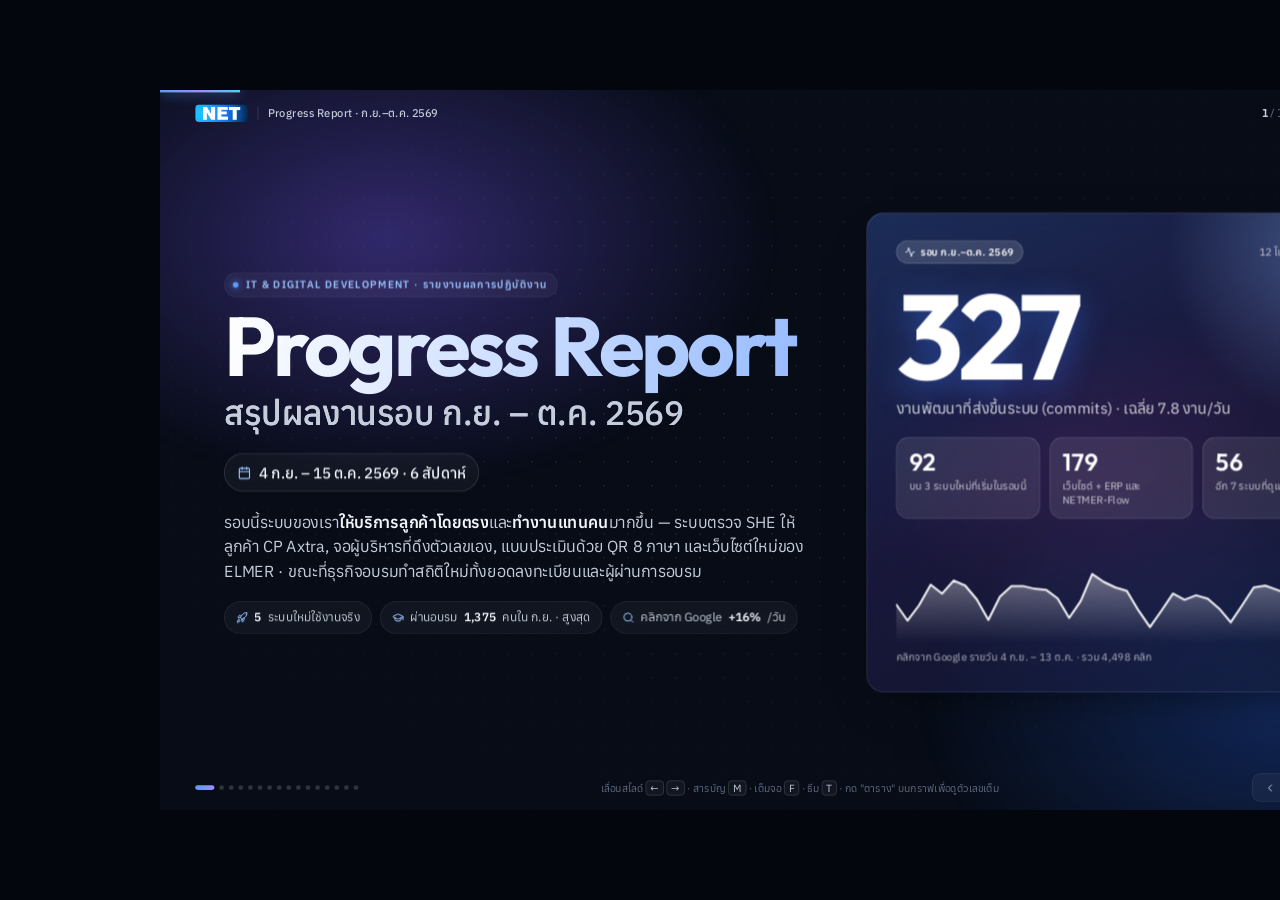
==== commit 33dd1f6c: "Trim the deck to 16 slides, short titles, re-measure SEO course status - drop the business, dev-over" ====
--- a/index.html
+++ b/index.html
@@ -24,7 +24,7 @@
   <div class="chrome-top">
     <div class="brand"><img src="assets/icons/net-wordmark.png" alt="NET"><span class="sep"></span>Progress Report · ก.ย.–ต.ค. 2569</div>
     <div class="right">
-      <span class="counter"><b id="cur-num">1</b> <span>/ <span id="total-num">22</span></span></span>
+      <span class="counter"><b id="cur-num">1</b> <span>/ <span id="total-num">16</span></span></span>
       <button class="ibtn" id="theme-btn" title="สลับธีม (T)"><span data-icon="sun"></span></button>
       <button class="ibtn" id="menu-btn" title="สารบัญ (M)"><span data-icon="list"></span></button>
       <button class="ibtn" id="fs-btn" title="เต็มจอ (F)"><span data-icon="maximize"></span></button>
@@ -74,16 +74,14 @@
     <div class="s-inner">
       <div class="s-head">
         <div class="eyebrow" data-reveal>Agenda</div>
-        <h2 class="h" data-reveal>หัวข้อวันนี้ — <em>7 เรื่อง</em> ใน 22 สไลด์</h2>
-      </div>
-      <div class="s-body agenda">
+        <h2 class="h" data-reveal>หัวข้อ<em>วันนี้</em></h2>
+      </div>
+      <div class="s-body agenda" style="grid-template-columns:repeat(3,1fr)">
         <div class="card ag" data-jump="3" data-reveal><div class="num">01</div><div class="itile"><span data-icon="chart-pie"></span></div><div class="t">สรุปสำหรับผู้บริหาร</div><div class="d">ตัวเลขหลักของรอบ และ 3 เรื่องที่ควรรู้</div><div class="ag-go"><span data-icon="arrow-right"></span> สไลด์ 3</div></div>
-        <div class="card ag" data-jump="4" data-reveal><div class="num">02</div><div class="itile aqua"><span data-icon="graduation-cap"></span></div><div class="t">ธุรกิจอบรม ก.ย.–ต.ค.</div><div class="d">ลงทะเบียน · ผู้ผ่านการอบรม · รอบอบรม — สถิติใหม่ทั้งสามตัว</div><div class="ag-go"><span data-icon="arrow-right"></span> สไลด์ 4</div></div>
-        <div class="card ag" data-jump="5" data-reveal><div class="num">03</div><div class="itile"><span data-icon="chart-column"></span></div><div class="t">งานพัฒนาภาพรวม</div><div class="d">327 งาน ใน 12 โปรเจกต์ แยกตามระบบและรายสัปดาห์</div><div class="ag-go"><span data-icon="arrow-right"></span> สไลด์ 5</div></div>
-        <div class="card ag glow orange" data-jump="6" data-reveal><div class="num">04</div><div class="itile orange"><span data-icon="rocket"></span></div><div class="t">ระบบใหม่ 5 ระบบ + ลูกค้าองค์กรรายใหม่</div><div class="d">NET × AXTRA SHE Audit · จอผู้บริหาร · QR ประเมิน 8 ภาษา · ป้ายดิจิทัล · เว็บ ELMER · LMS สำหรับ SDS</div><div class="ag-go"><span data-icon="arrow-right"></span> สไลด์ 6–12</div></div>
-        <div class="card ag" data-jump="13" data-reveal><div class="num">05</div><div class="itile violet"><span data-icon="wrench"></span></div><div class="t">ระบบหลักที่ปรับดีขึ้น</div><div class="d">เว็บไซต์ + ERP · ความปลอดภัยข้อมูล · NETMER-Flow · ระบบอื่น ๆ</div><div class="ag-go"><span data-icon="arrow-right"></span> สไลด์ 13–16</div></div>
-        <div class="card ag" data-jump="17" data-reveal><div class="num">06</div><div class="itile amber"><span data-icon="search"></span></div><div class="t">SEO · Google</div><div class="d">คลิก · อันดับ · หลักสูตรไหนติด-ไม่ติด · คำค้นที่ขยับขึ้น</div><div class="ag-go"><span data-icon="arrow-right"></span> สไลด์ 17–19</div></div>
-        <div class="card ag" data-jump="20" data-reveal><div class="num">07</div><div class="itile red"><span data-icon="flag"></span></div><div class="t">ติดตาม · ไทม์ไลน์ · รอบถัดไป</div><div class="d">สิ่งที่รอการตัดสินใจ ลำดับงาน 6 สัปดาห์ และแผนรอบหน้า</div><div class="ag-go"><span data-icon="arrow-right"></span> สไลด์ 20–22</div></div>
+        <div class="card ag glow orange" data-jump="4" data-reveal><div class="num">02</div><div class="itile orange"><span data-icon="rocket"></span></div><div class="t">ระบบใหม่ 5 ระบบ + ลูกค้าองค์กร</div><div class="d">NET × AXTRA · จอผู้บริหาร · QR ประเมิน · ป้ายดิจิทัล · เว็บ ELMER · LMS สำหรับ SDS</div><div class="ag-go"><span data-icon="arrow-right"></span> สไลด์ 4–10</div></div>
+        <div class="card ag" data-jump="11" data-reveal><div class="num">03</div><div class="itile violet"><span data-icon="wrench"></span></div><div class="t">เว็บไซต์ NET + ERP</div><div class="d">เช็กชื่อ · Hybrid · เอกสารการสอน · ERP บนมือถือ · ผู้ช่วย AI · หน้าแรกใหม่</div><div class="ag-go"><span data-icon="arrow-right"></span> สไลด์ 11</div></div>
+        <div class="card ag" data-jump="12" data-reveal><div class="num">04</div><div class="itile amber"><span data-icon="search"></span></div><div class="t">SEO · Google</div><div class="d">คลิก · อันดับ · หลักสูตรที่ติด-ไม่ติด · คำค้นที่ขยับขึ้น</div><div class="ag-go"><span data-icon="arrow-right"></span> สไลด์ 12–14</div></div>
+        <div class="card ag" data-jump="15" data-reveal><div class="num">05</div><div class="itile aqua"><span data-icon="calendar"></span></div><div class="t">ไทม์ไลน์ · รอบถัดไป</div><div class="d">ลำดับงาน 6 สัปดาห์ และแผนรอบหน้า</div><div class="ag-go"><span data-icon="arrow-right"></span> สไลด์ 15–16</div></div>
         <div class="card soft ag" style="cursor:default;justify-content:center;gap:12px">
           <div class="row" style="gap:10px;font-size:14px;color:var(--muted)"><span data-icon="mouse-pointer-click"></span> ใช้งานสไลด์</div>
           <div class="kv"><span>เลื่อนสไลด์</span><b>← →</b></div>
@@ -100,7 +98,7 @@
     <div class="s-inner">
       <div class="s-head">
         <div class="eyebrow" data-reveal>01 · Executive summary</div>
-        <h2 class="h" data-reveal>ระบบของเรา<em>เริ่มทำงานให้ลูกค้าและผู้บริหารโดยตรง</em> — ขณะที่ธุรกิจอบรมทำสถิติใหม่</h2>
+        <h2 class="h" data-reveal>สรุปสำหรับ<em>ผู้บริหาร</em></h2>
       </div>
       <div class="s-body stack">
         <div class="grid g4">
@@ -111,7 +109,7 @@
         </div>
         <div class="grid g3 fill">
           <div class="card" data-reveal>
-            <div class="card-head"><div class="itile orange"><span data-icon="briefcase"></span></div><div><div class="t">1 · ระบบที่ให้บริการลูกค้าโดยตรง</div><div class="s">92 commits บน 3 ระบบใหม่</div></div></div>
+            <div class="card-head"><div class="itile orange"><span data-icon="briefcase"></span></div><div><div class="t">1 · บริการลูกค้าโดยตรง</div><div class="s">92 commits บน 3 ระบบใหม่</div></div></div>
             <ul class="blist tight">
               <li><div class="itile sm orange"><span data-icon="store"></span></div><div><b>NET × AXTRA SHE Audit</b> ขึ้นจริง 15 ก.ย. — แผนตรวจ 239 สาขา Lotus's ถึง พ.ย.</div></li>
               <li><div class="itile sm orange"><span data-icon="graduation-cap"></span></div><div><b>LMS สำหรับ SDS</b> — ข้อเสนอผ่าน สร้างระบบจริงบน dev แล้ว รอข้อมูลลูกค้า</div></li>
@@ -119,7 +117,7 @@
             </ul>
           </div>
           <div class="card" data-reveal>
-            <div class="card-head"><div class="itile"><span data-icon="tv"></span></div><div><div class="t">2 · ตัวเลขขึ้นจอเอง ไม่ต้องกรอก</div><div class="s">NETMER-Flow · ERP · Document Flow</div></div></div>
+            <div class="card-head"><div class="itile"><span data-icon="tv"></span></div><div><div class="t">2 · ตัวเลขขึ้นจอเอง</div><div class="s">NETMER-Flow · ERP · Document Flow</div></div></div>
             <ul class="blist tight">
               <li><div class="itile sm"><span data-icon="layout-dashboard"></span></div><div><b>จอผู้บริหาร 6 หน้า</b> ดึงเองจาก ERP · Doc Flow · CP Passport</div></li>
               <li><div class="itile sm"><span data-icon="monitor"></span></div><div><b>ป้ายดิจิทัล</b> แทนชีตที่ต้องพิมพ์ทุกวัน — เจอผู้อบรมตกหล่น 7,272 คน</div></li>
@@ -127,11 +125,11 @@
             </ul>
           </div>
           <div class="card" data-reveal>
-            <div class="card-head"><div class="itile amber"><span data-icon="trending-up"></span></div><div><div class="t">3 · ธุรกิจ + การมองเห็นโตต่อ</div><div class="s">Firestore · Google Search Console</div></div></div>
+            <div class="card-head"><div class="itile amber"><span data-icon="trending-up"></span></div><div><div class="t">3 · ธุรกิจ + SEO โตต่อ</div><div class="s">Firestore · Google Search Console</div></div></div>
             <ul class="blist tight">
               <li><div class="itile sm amber"><span data-icon="calendar"></span></div><div><b>ต.ค. เปิด 114 รอบ</b> มากที่สุดตั้งแต่เปิดระบบ — In-house 47 รอบ (ก.ย. 19)</div></li>
-              <li><div class="itile sm amber"><span data-icon="search"></span></div><div><b>คลิก Google +16%/วัน</b> · หลักสูตร 45/54 อยู่หน้าแรก · คำทั่วไปเริ่มติด</div></li>
-              <li><div class="itile sm red"><span data-icon="triangle-alert"></span></div><div><b>ต้องแก้:</b> ระบบสถิติเว็บของเราหยุดบันทึกตั้งแต่ 3 ก.ย. (สไลด์ 20)</div></li>
+              <li><div class="itile sm amber"><span data-icon="search"></span></div><div><b>คลิก Google +16%/วัน</b> · หลักสูตร 49/54 อยู่หน้าแรก · คำทั่วไปเริ่มติด</div></li>
+              <li><div class="itile sm amber"><span data-icon="trending-up"></span></div><div><b>"อบรมดับเพลิงขั้นต้น"</b> อันดับ 36 → 6 · หน้าจังหวัดเชียงใหม่ คลิก 22 → 67</div></li>
             </ul>
           </div>
         </div>
@@ -140,116 +138,58 @@
     </div>
   </section>
 
-  <!-- ============ 4 · BUSINESS ============ -->
-  <section class="slide" data-title="ธุรกิจอบรม ก.ย.–ต.ค." data-nav-icon="graduation-cap" data-aura="aqua">
-    <div class="s-inner">
-      <div class="s-head">
-        <div class="eyebrow aqua" data-reveal>02 · ธุรกิจอบรม</div>
-        <h2 class="h" data-reveal>ก.ย. ลงทะเบียน <em>967 ใบ</em> · ผ่านอบรม <em>1,375 คน</em> — และ ต.ค. เปิด 114 รอบ</h2>
-      </div>
-      <div class="s-body stack">
-        <div class="grid g3">
-          <div class="card" data-reveal><figure data-chart="regsByMonth" style="height:236px"></figure></div>
-          <div class="card" data-reveal><figure data-chart="trainedByMonth" style="height:236px"></figure></div>
-          <div class="card" data-reveal><figure data-chart="roundsByMonth" style="height:236px"></figure></div>
-        </div>
-        <div class="grid g-12 fill">
-          <div class="card span-5" data-reveal><figure data-chart="sepTopTrained" style="height:100%"></figure></div>
-          <div class="card span-4" data-reveal style="display:flex;flex-direction:column;gap:14px">
-            <figure data-chart="octMode"></figure>
-            <div class="facts" style="grid-template-columns:1fr 1fr;margin-top:auto">
-              <div class="fact"><div class="v">47<small>รอบ</small></div><div class="l">In-house ใน ต.ค. — 2.5 เท่าของ ก.ย. (19)</div></div>
-              <div class="fact"><div class="v">83<small>รอบ</small></div><div class="l">พ.ย. เปิดจองไว้แล้ว</div></div>
-            </div>
-          </div>
-          <div class="card soft span-3" data-reveal>
-            <h4>อ่านตัวเลขนี้อย่างไร</h4>
-            <div class="kv"><span>ลงทะเบียน ก.ย. ยืนยัน</span><b>822</b></div>
-            <div class="kv"><span>ยกเลิก ก.ย. → ต.ค.</span><b>11% → 7%</b></div>
-            <div class="kv"><span>บริษัทที่มีผู้ผ่าน ก.ย.</span><b>248</b></div>
-            <p style="font-size:13.5px;margin-top:10px;line-height:1.5">ผู้ผ่านการอบรม = รายชื่อที่<b>ยืนยันผลแล้ว</b> จึงเพิ่มย้อนหลังได้ — ส.ค. ปรับจาก 1,155 (รายงานรอบก่อน) เป็น 1,297 · * ต.ค. นับถึง 15 ต.ค.</p>
-          </div>
-        </div>
-      </div>
-      <div class="s-foot"><b>ที่มา</b> Firestore ณ 15 ต.ค. 2569: registrations (วันลงทะเบียน) · trainingRecords status=completed (วันจบอบรม) · trainingSchedules (วันเริ่มรอบ · ไม่หักรอบยกเลิก)</div>
-    </div>
-  </section>
-
-  <!-- ============ 5 · DEV WORK ============ -->
-  <section class="slide" data-title="งานพัฒนา 327 งาน" data-nav-icon="chart-column">
-    <div class="s-inner">
-      <div class="s-head">
-        <div class="eyebrow" data-reveal>03 · งานพัฒนา</div>
-        <h2 class="h" data-reveal>327 งานใน 6 สัปดาห์ — <em>ระบบหลัก 55%</em> · ระบบใหม่ 28% · ระบบอื่น 17%</h2>
-      </div>
-      <div class="s-body grid g-12">
-        <div class="card span-7" data-reveal><figure data-chart="devByRepo" style="height:100%"></figure></div>
-        <div class="span-5 stack">
-          <div class="card" data-reveal><figure data-chart="devWeeks" style="height:262px"></figure></div>
-          <div class="facts fill" data-reveal style="grid-template-columns:1fr 1fr">
-            <div class="fact"><div class="v">179</div><div class="l">เว็บไซต์ + ERP (104) และ NETMER-Flow (75)</div></div>
-            <div class="fact"><div class="v">92</div><div class="l">บน 3 ระบบใหม่ที่เริ่มเขียนในรอบนี้</div></div>
-            <div class="fact"><div class="v">76</div><div class="l">สัปดาห์ที่หนักสุด 2–8 ต.ค. (จอผู้บริหาร + ฟีดข้อมูล)</div></div>
-            <div class="fact"><div class="v">7.8<small>/วัน</small></div><div class="l">เฉลี่ยทั้งรอบ · รอบก่อน 175 งานใน 24 วัน (7.3/วัน)</div></div>
-          </div>
-        </div>
-      </div>
-      <div class="s-foot"><b>ที่มา</b> git log --all --no-merges ทุก repo ใน E:\Devloper · 4 ก.ย. – 15 ต.ค. 2569 · ไม่นับ merge และ stash</div>
-    </div>
-  </section>
-
-  <!-- ============ 6 · NEW SYSTEMS OVERVIEW ============ -->
+  <!-- ============ 4 · NEW SYSTEMS OVERVIEW ============ -->
   <section class="slide" data-title="ระบบใหม่รอบนี้" data-nav-icon="rocket" data-aura="orange">
     <div class="s-inner">
       <div class="s-head">
-        <div class="eyebrow orange" data-reveal>04 · ระบบใหม่</div>
-        <h2 class="h" data-reveal>5 ระบบใหม่ขึ้นใช้งานจริง + <em>ระบบสำหรับลูกค้าองค์กรรายใหม่</em></h2>
+        <div class="eyebrow orange" data-reveal>02 · ระบบใหม่</div>
+        <h2 class="h" data-reveal>ระบบใหม่<em>รอบนี้</em></h2>
       </div>
       <div class="s-body bento">
-        <div class="card b b1 glow orange" data-jump="7" data-reveal>
+        <div class="card b b1 glow orange" data-jump="5" data-reveal>
           <div class="top"><div class="itile lg orange"><span data-icon="store"></span></div><div><h4>NET × AXTRA SHE Audit</h4><div class="card-sub">บริการตรวจ SHE ให้ลูกค้า CP Axtra</div></div><span class="badge live">ใช้งานจริง 15 ก.ย.</span></div>
           <p>ผู้ตรวจกรอกบนมือถือที่สาขา Lotus's (ออฟไลน์ได้) — ได้คะแนนและรายงานตามแบบของลูกค้า แล้วติดตามการแก้ไขจนปิดประเด็น</p>
           <div class="kpi"><span class="bignum" data-count="239">239</span><span>สาขาในแผนเข้าตรวจ<br>ก.ย.–พ.ย. · ผู้ตรวจ 5 คน</span></div>
         </div>
-        <div class="card b b2 glow" data-jump="8" data-reveal>
+        <div class="card b b2 glow" data-jump="6" data-reveal>
           <div class="top"><div class="itile lg"><span data-icon="tv"></span></div><div><h4>จอผู้บริหาร (Exec Board)</h4><div class="card-sub">ทีวีห้องผู้บริหาร · NETMER-Flow</div></div><span class="badge live">ใช้งานจริง 10 ต.ค.</span></div>
           <p>รอบไหนคนไม่ถึงขั้นต่ำ ทีมวันนี้ ภาพรวมเดือน ลูกค้า การเงิน — ดึงจาก 3 ระบบอัตโนมัติ ไม่มีใครต้องกรอก</p>
           <div class="kpi"><span class="bignum">6</span><span>หน้า · สร้างเสร็จใน 6 วัน<br>(5–10 ต.ค.)</span></div>
         </div>
-        <div class="card b b3" data-jump="9" data-reveal>
+        <div class="card b b3" data-jump="7" data-reveal>
           <div class="top"><div class="itile violet"><span data-icon="qr-code"></span></div><span class="badge live">9–15 ต.ค.</span></div>
           <h4>ประเมินด้วย QR + คลังข้อสอบ</h4>
           <p>แทน Google Form · ประเมินวิทยากรรายคน · ข้อสอบตรวจที่เซิร์ฟเวอร์</p>
           <div class="kpi"><span class="bignum">8</span><span>ภาษาสำหรับผู้อบรม</span></div>
         </div>
-        <div class="card b b4" data-jump="10" data-reveal>
+        <div class="card b b4" data-jump="8" data-reveal>
           <div class="top"><div class="itile aqua"><span data-icon="monitor"></span></div><span class="badge live">10–15 ก.ย.</span></div>
           <h4>ป้ายดิจิทัลโถงต้อนรับ</h4>
           <p>ยอดผู้อบรมสะสมอัปเดตเอง · ประกาศด่วน · อากาศ · อัลบั้ม</p>
           <div class="kpi"><span class="bignum" data-count="261333">261,333</span><span>คน<br>ยอดสะสม</span></div>
         </div>
-        <div class="card b b5" data-jump="11" data-reveal>
+        <div class="card b b5" data-jump="9" data-reveal>
           <div class="top"><div class="itile amber"><span data-icon="globe"></span></div><span class="badge live">7 ต.ค.</span></div>
           <h4>เว็บไซต์ ELMER</h4>
           <p>www.elmer-int.com · ที่ปรึกษา + ดูแลระบบบำบัดน้ำเสีย</p>
           <div class="kpi"><span class="bignum">98</span><span>หน้า · URL เดิม<br>redirect ครบ 87</span></div>
         </div>
-        <div class="card b" data-jump="12" data-reveal style="grid-column:span 6;flex-direction:row;align-items:center;gap:18px;padding:16px 22px">
+        <div class="card b" data-jump="10" data-reveal style="grid-column:span 6;flex-direction:row;align-items:center;gap:18px;padding:16px 22px">
           <div class="itile lg"><span data-icon="graduation-cap"></span></div>
           <div style="flex:1"><h4 style="margin:0">NET LMS สำหรับลูกค้าองค์กร (SDS) <span class="badge dev" style="margin-left:8px;vertical-align:2px">dev · รอข้อมูลลูกค้า</span></h4><p>ระบบจัดการอบรมความปลอดภัยเฉพาะองค์กร — ข้อเสนอผ่านแล้ว สร้างระบบจริงบน dev ใน 4 วัน (22–25 ก.ย.) · 34 หน้าจอ · 8 บทบาท</p></div>
-          <div class="ag-go" style="border:0;padding:0;margin:0;color:var(--muted);font-size:13px;display:flex;gap:6px;align-items:center"><span data-icon="arrow-right"></span> สไลด์ 12</div>
+          <div class="ag-go" style="border:0;padding:0;margin:0;color:var(--muted);font-size:13px;display:flex;gap:6px;align-items:center"><span data-icon="arrow-right"></span> สไลด์ 10</div>
         </div>
       </div>
       <div class="s-foot"><b>คลิกการ์ด</b> เพื่อดูรายละเอียดแต่ละระบบ · ภาพหน้าจอในสไลด์ถัดไปใช้ข้อมูลทดสอบ/ข้อมูลจำลอง ไม่มีข้อมูลส่วนบุคคลจริง</div>
     </div>
   </section>
 
-  <!-- ============ 7 · NET × AXTRA SHE AUDIT ============ -->
+  <!-- ============ 5 · NET × AXTRA SHE AUDIT ============ -->
   <section class="slide" data-title="ใหม่ · NET × AXTRA SHE Audit" data-nav-icon="store" data-aura="orange">
     <div class="s-inner">
       <div class="s-head">
-        <div class="eyebrow orange" data-reveal>04 · ระบบใหม่ 1/6 · บริการลูกค้า CP Axtra</div>
-        <h2 class="h" data-reveal>NET × AXTRA: ตรวจ SHE สาขา Lotus's บนมือถือ — <em>ได้รายงานตามแบบของลูกค้าทันที</em></h2>
+        <div class="eyebrow orange" data-reveal>02 · ระบบใหม่ 1/6</div>
+        <h2 class="h" data-reveal>NET × AXTRA <em>SHE Audit</em></h2>
       </div>
       <div class="s-body sys rev">
         <div class="media" data-reveal>
@@ -278,12 +218,12 @@
     </div>
   </section>
 
-  <!-- ============ 8 · EXEC BOARD ============ -->
+  <!-- ============ 6 · EXEC BOARD ============ -->
   <section class="slide" data-title="ใหม่ · จอผู้บริหาร" data-nav-icon="tv" data-aura="violet">
     <div class="s-inner">
       <div class="s-head">
-        <div class="eyebrow orange" data-reveal>04 · ระบบใหม่ 2/6 · NETMER-Flow</div>
-        <h2 class="h" data-reveal>จอผู้บริหาร: ตัวเลขธุรกิจ 6 หน้าบนทีวี — <em>ดึงเองจาก 3 ระบบ</em> ไม่มีใครต้องกรอก</h2>
+        <div class="eyebrow orange" data-reveal>02 · ระบบใหม่ 2/6</div>
+        <h2 class="h" data-reveal><em>จอผู้บริหาร</em> (Exec Board)</h2>
       </div>
       <div class="s-body sys rev" style="grid-template-columns:1.2fr 1fr">
         <div class="media" data-reveal>
@@ -318,12 +258,12 @@
     </div>
   </section>
 
-  <!-- ============ 9 · QR EVALUATION + EXAM ============ -->
+  <!-- ============ 7 · QR EVALUATION + EXAM ============ -->
   <section class="slide" data-title="ใหม่ · ประเมินด้วย QR + คลังข้อสอบ" data-nav-icon="qr-code" data-aura="violet">
     <div class="s-inner">
       <div class="s-head">
-        <div class="eyebrow orange" data-reveal>04 · ระบบใหม่ 3/6 · ERP</div>
-        <h2 class="h" data-reveal>ประเมินการอบรมด้วย QR <em>8 ภาษา</em> แทน Google Form + คลังข้อสอบกลาง</h2>
+        <div class="eyebrow orange" data-reveal>02 · ระบบใหม่ 3/6</div>
+        <h2 class="h" data-reveal>ประเมินด้วย <em>QR</em> + คลังข้อสอบ</h2>
       </div>
       <div class="s-body sys rev" style="grid-template-columns:1.12fr 1fr">
         <div class="media" data-reveal>
@@ -353,12 +293,12 @@
     </div>
   </section>
 
-  <!-- ============ 10 · SIGNAGE ============ -->
+  <!-- ============ 8 · SIGNAGE ============ -->
   <section class="slide" data-title="ใหม่ · ป้ายดิจิทัล" data-nav-icon="monitor" data-aura="aqua">
     <div class="s-inner">
       <div class="s-head">
-        <div class="eyebrow orange" data-reveal>04 · ระบบใหม่ 4/6 · ป้ายดิจิทัลโถงต้อนรับ</div>
-        <h2 class="h" data-reveal>ป้ายดิจิทัล: เลิกพิมพ์ตัวเลขลงชีตทุกวัน — และ<em>เจอผู้อบรมที่ตกหล่น 7,272 คน</em></h2>
+        <div class="eyebrow orange" data-reveal>02 · ระบบใหม่ 4/6</div>
+        <h2 class="h" data-reveal><em>ป้ายดิจิทัล</em>โถงต้อนรับ</h2>
       </div>
       <div class="s-body sys" style="grid-template-columns:1.05fr 1fr">
         <div class="media" data-reveal style="flex-direction:row;gap:18px">
@@ -391,12 +331,12 @@
     </div>
   </section>
 
-  <!-- ============ 11 · ELMER WEBSITE ============ -->
+  <!-- ============ 9 · ELMER WEBSITE ============ -->
   <section class="slide" data-title="ใหม่ · เว็บไซต์ ELMER" data-nav-icon="globe" data-aura="aqua">
     <div class="s-inner">
       <div class="s-head">
-        <div class="eyebrow orange" data-reveal>04 · ระบบใหม่ 5/6 · ธุรกิจในเครือ ELMER</div>
-        <h2 class="h" data-reveal>เว็บไซต์ใหม่ ELMER Integrations — <em>www.elmer-int.com</em> ขึ้นจริง 7 ต.ค.</h2>
+        <div class="eyebrow orange" data-reveal>02 · ระบบใหม่ 5/6</div>
+        <h2 class="h" data-reveal>เว็บไซต์ <em>ELMER</em> Integrations</h2>
       </div>
       <div class="s-body sys rev" style="grid-template-columns:1.25fr 1fr">
         <div class="media" data-reveal>
@@ -429,12 +369,12 @@
     </div>
   </section>
 
-  <!-- ============ 12 · SDS LMS ============ -->
+  <!-- ============ 10 · SDS LMS ============ -->
   <section class="slide" data-title="ใหม่ · LMS ลูกค้าองค์กร (SDS)" data-nav-icon="graduation-cap" data-aura="violet">
     <div class="s-inner">
       <div class="s-head">
-        <div class="eyebrow" data-reveal>04 · ระบบใหม่ 6/6 · ลูกค้าองค์กรรายแรก</div>
-        <h2 class="h" data-reveal>NET LMS สำหรับ SDS — <em>ข้อเสนอผ่าน</em> และสร้างระบบจริงบน dev แล้ว</h2>
+        <div class="eyebrow orange" data-reveal>02 · ระบบใหม่ 6/6</div>
+        <h2 class="h" data-reveal>NET LMS สำหรับ <em>SDS</em></h2>
       </div>
       <div class="s-body sys">
         <div class="media" data-reveal>
@@ -482,12 +422,12 @@
     </div>
   </section>
 
-  <!-- ============ 13 · CORE: WEBSITE + ERP ============ -->
+  <!-- ============ 11 · CORE: WEBSITE + ERP ============ -->
   <section class="slide" data-title="เว็บไซต์ NET + ERP" data-nav-icon="wrench">
     <div class="s-inner">
       <div class="s-head">
-        <div class="eyebrow violet" data-reveal>05 · ระบบหลัก · เว็บไซต์ NET + ERP (104 commits)</div>
-        <h2 class="h" data-reveal>เว็บไซต์ + ERP: หน้าบ้าน<em>โฉมใหม่และเร็วขึ้น</em> · หลังบ้านใช้ได้ทุกที่</h2>
+        <div class="eyebrow violet" data-reveal>03 · ระบบหลัก</div>
+        <h2 class="h" data-reveal>เว็บไซต์ <em>NET</em> + ERP</h2>
       </div>
       <div class="s-body grid g-12">
         <div class="span-5 stack" data-reveal>
@@ -509,132 +449,12 @@
     </div>
   </section>
 
-  <!-- ============ 14 · SECURITY ============ -->
-  <section class="slide" data-title="ความปลอดภัยข้อมูล (PDPA)" data-nav-icon="shield-check" data-aura="red">
-    <div class="s-inner">
-      <div class="s-head">
-        <div class="eyebrow red" data-reveal>05 · ความปลอดภัยข้อมูลส่วนบุคคล (PDPA)</div>
-        <h2 class="h" data-reveal>ปิดช่องทางเข้าถึงข้อมูลผู้อบรมที่ไม่ควรเปิด — <em>แก้แล้ว 8 จาก 12 ข้อ</em> ที่ตรวจพบ</h2>
-      </div>
-      <div class="s-body grid g-12">
-        <div class="card span-4 glow aqua" data-reveal style="display:flex;flex-direction:column;align-items:center;justify-content:center;gap:18px;text-align:center">
-          <div class="ring" style="--c:345.6;--off:115.2;width:170px;height:170px">
-            <svg viewBox="0 0 132 132"><circle class="trk" cx="66" cy="66" r="55"/><circle class="val" cx="66" cy="66" r="55"/></svg>
-            <div class="lbl"><div><b>8/12</b><span>ข้อที่แก้แล้ว</span></div></div>
-          </div>
-          <p style="font-size:15.5px">ตรวจความปลอดภัยภายในรอบ ก.ย. (เทียบเกณฑ์ VA/PT) — ข้อที่ร้ายแรงที่สุดปิดก่อนทั้งหมด</p>
-          <div class="facts" style="grid-template-columns:1fr 1fr;width:100%">
-            <div class="fact"><div class="v">3<span class="arrow">→</span>0</div><div class="l">ช่องโหว่ระดับ critical ในไลบรารี</div></div>
-            <div class="fact"><div class="v">A+</div><div class="l">SSL Labs</div></div>
-          </div>
-        </div>
-        <div class="card span-8" data-reveal style="display:flex;flex-direction:column">
-          <div class="card-head"><div class="itile aqua"><span data-icon="shield-check"></span></div><div><div class="t">สิ่งที่ปิดแล้วในรอบนี้</div><div class="s">ทดสอบกฎความปลอดภัยใน emulator ผ่าน 20/20 และ 10/10 ก่อนขึ้นระบบ</div></div></div>
-          <ul class="blist" style="gap:26px;margin-top:10px">
-            <li><div class="itile sm aqua"><span data-icon="lock"></span></div><div><span class="k">ข้อมูลผู้อบรมและไฟล์เอกสารส่วนบุคคล</span>ปิดการเข้าถึงจากภายนอกระบบทั้งหมด — เปิดได้เฉพาะเจ้าหน้าที่ที่ล็อกอินและมีสิทธิ์</div></li>
-            <li><div class="itile sm aqua"><span data-icon="clipboard-check"></span></div><div><span class="k">หน้าข้อสอบและผลประเมินของผู้อบรม</span>ไม่ส่งเลขบัตรหรือเฉลยไปที่มือถือ · ตรวจคะแนนที่เซิร์ฟเวอร์ · คลังข้อสอบไม่เปิดสาธารณะ</div></li>
-            <li><div class="itile sm aqua"><span data-icon="users"></span></div><div><span class="k">สิทธิ์ผู้ดูแลระบบ</span>ปิดช่องที่คนนอกตั้งตัวเองเป็นแอดมิน · ซ่อนอีเมลลูกค้าจากหน้าที่ไม่จำเป็น</div></li>
-            <li><div class="itile sm aqua"><span data-icon="package"></span></div><div><span class="k">ไลบรารีที่ใช้</span>อัปเกรดทั้งระบบ — critical 3 → 0 · high 27 → 12</div></li>
-          </ul>
-          <div class="callout warn" style="margin-top:auto"><b>อีก 4 ข้อ</b> มีแผนปิดในรอบหน้า — รายละเอียดแจ้งแยก ไม่ใส่ในเอกสารที่เผยแพร่ · ก่อนขึ้นระบบลูกค้าองค์กรจริงต้องมีการทดสอบเจาะระบบโดยบุคคลที่สาม</div>
-        </div>
-      </div>
-      <div class="s-foot"><b>ที่มา</b> เอกสารผลตรวจความปลอดภัยภายใน (ก.ย. 2569) · git history NET-workspace 18 ก.ย. และ 15 ต.ค.</div>
-    </div>
-  </section>
-
-  <!-- ============ 15 · NETMER-FLOW HR ============ -->
-  <section class="slide" data-title="NETMER-Flow · HR" data-nav-icon="briefcase">
-    <div class="s-inner">
-      <div class="s-head">
-        <div class="eyebrow violet" data-reveal>05 · ระบบหลัก · NETMER-Flow (HR)</div>
-        <h2 class="h" data-reveal>NETMER-Flow: ตัวเลข HR <em>ตรงขึ้น</em> และเครื่องมือใหม่ที่ทีมขอ</h2>
-      </div>
-      <div class="s-body grid g3" style="grid-template-rows:1fr 1fr">
-        <div class="card kc" data-reveal>
-          <div class="card-head"><div class="itile"><span data-icon="clock"></span></div><div><div class="t">WFH แทนช่อง SD</div><div class="s">เริ่มคิดตั้งแต่ ต.ค. 2569</div></div><span class="badge wait">รอทดสอบจริง</span></div>
-          <p>ยื่นใบเดียวจบ (ระบบลงเวลาให้เอง) · วันที่ไม่ได้ใช้ได้ค่าตอบแทน 8 ชม. OT เมื่อ HR ยืนยันสิ้นเดือน</p>
-          <div class="kfoot"><span class="bignum">2</span><span>วัน/เดือน<br>ต่อพนักงาน</span></div>
-        </div>
-        <div class="card kc" data-reveal>
-          <div class="card-head"><div class="itile"><span data-icon="calendar"></span></div><div><div class="t">วันลาคงเหลือ + ปฏิทินคำขอ</div><div class="s">ใช้งานจริง 28 ก.ย.</div></div><span class="badge live">Live</span></div>
-          <p>กฎตัดวันลาชุดเดียวทุกหน้า — แก้ "ลาป่วยไปหักลากิจ" และใบลาข้ามปี · เห็นว่าใครลา/OT วันไหน อนุมัติจากปฏิทินได้</p>
-          <div class="kfoot"><span class="bignum">6</span><span>คนที่วันลาคงเหลือถูกแก้ให้ถูก<br>(มีสำรองข้อมูลก่อนแก้)</span></div>
-        </div>
-        <div class="card kc" data-reveal>
-          <div class="card-head"><div class="itile"><span data-icon="gauge"></span></div><div><div class="t">"งานเสร็จช้า" แม่นขึ้น</div><div class="s">ทดสอบกับงานจริง 8,438 ใบ</div></div><span class="badge wait">รอทดสอบจริง</span></div>
-          <p>สูตรเดิมที่กระจาย 3 ที่รวมเป็นหนึ่ง และนับจากวันที่ส่งตรวจ · เวลาเฉลี่ยจริง 58 ชม./งาน</p>
-          <div class="kfoot"><span class="bignum">74→26%</span><span>สัดส่วนงานที่<br>ขึ้นว่า "ช้า"</span></div>
-        </div>
-        <div class="card kc" data-reveal>
-          <div class="card-head"><div class="itile"><span data-icon="thumbs-up"></span></div><div><div class="t">แดชบอร์ด EC</div><div class="s">ใช้งานจริง 28 ก.ย.</div></div><span class="badge live">Live</span></div>
-          <p>แยก EC ที่เกิดจากอุปกรณ์ IT ออกจากอันดับรายบุคคล — ให้คนกล้าแจ้ง EC มากขึ้น</p>
-          <div class="kfoot"><span class="bignum">23%</span><span>ของ EC ทั้งหมดมาจากอุปกรณ์ IT<br>(53 จาก 227 รายการ)</span></div>
-        </div>
-        <div class="card kc" data-reveal>
-          <div class="card-head"><div class="itile"><span data-icon="video"></span></div><div><div class="t">e-Learning ภายใน</div><div class="s">ใช้งานจริง 26 ก.ย. – 3 ต.ค.</div></div><span class="badge live">Live</span></div>
-          <p>มอบหมายตามตำแหน่ง/แผนก · วิดีโอกันกรอข้าม · คุมสอบรายหลักสูตร · นำเข้าประวัติจาก Excel ครั้งละ 2,000 แถว — รอ HR นำเข้าข้อมูลปี 2569</p>
-          <div class="kfoot"><span class="bignum">12</span><span>ชม./ปี<br>เป้าเริ่มต้นต่อคน</span></div>
-        </div>
-        <div class="card kc" data-reveal>
-          <div class="card-head"><div class="itile"><span data-icon="list"></span></div><div><div class="t">เมนูชุดเดียว + แก้จุดค้าง</div><div class="s">ทั้งระบบ</div></div><span class="badge live">Live</span></div>
-          <p>ค้นหาเมนูภาษาไทยด้วย Ctrl+K · แก้ที่เก็บรูปตรวจรถผ่าน QR (เดิมรูปไม่ถูกบันทึก) · ยอดเช็กชื่อขึ้นตั้งแต่ 17:00</p>
-          <div class="kfoot"><span class="bignum">9→5</span><span>ปุ่มเมนูบนสุด<br>พอดีจอโน้ตบุ๊ก</span></div>
-        </div>
-      </div>
-      <div class="s-foot"><b>ที่มา</b> git log NETMER-Flow (จอผู้บริหาร + ป้ายดิจิทัลอยู่ในสไลด์ระบบใหม่) · "รอทดสอบจริง" = ขึ้นระบบแล้วแต่ยังไม่ได้ทดสอบบนหน้าจอจริงด้วยบัญชีผู้ใช้</div>
-    </div>
-  </section>
-
-  <!-- ============ 16 · OTHER SYSTEMS ============ -->
-  <section class="slide" data-title="ระบบอื่นที่ดูแลอยู่" data-nav-icon="layers">
-    <div class="s-inner">
-      <div class="s-head">
-        <div class="eyebrow violet" data-reveal>05 · ระบบที่ดูแลอยู่ (56 commits)</div>
-        <h2 class="h" data-reveal>ระบบที่ใช้ทุกวัน: แก้จุดที่ทำให้<em>งานติด ตัวเลขผิด</em> และเพิ่มสิ่งที่ทีมขอ</h2>
-      </div>
-      <div class="s-body grid g3" style="grid-template-rows:1fr 1fr">
-        <div class="card kc" data-reveal>
-          <div class="card-head"><div class="itile amber"><span data-icon="id-card"></span></div><div><div class="t">CP Safety Passport</div><div class="s">15 commits</div></div><span class="badge live">Live</span></div>
-          <ul class="blist bul tight"><li><div>ปลดล็อกรอบอบรมที่ติด 3 แบบ (เช่น R รุ่น 127 · 43 คน)</div></li><li><div>ล้างอักขระซ่อนในข้อมูล 1,619 รายการ · BU 6 กลุ่ม</div></li><li><div>แก้อัปโหลดใบเซอร์ค้าง 10 นาที (15 ต.ค.)</div></li></ul>
-          <div class="kfoot"><span class="bignum">655</span><span>รายการที่เลขบัตรถูกบันทึกเป็นพาสปอร์ต<br>— กลับมาค้นเจอแล้ว</span></div>
-        </div>
-        <div class="card kc" data-reveal>
-          <div class="card-head"><div class="itile"><span data-icon="receipt"></span></div><div><div class="t">NET Document Flow</div><div class="s">9 commits</div></div><span class="badge live">Live</span></div>
-          <ul class="blist bul tight"><li><div>ใบเสร็จ: แก้ 9 จุดที่แจ้ง — เลขไม่ซ้ำ · จ่ายบางส่วน · ตรา CANCELLED</div></li><li><div>ส่งยอดการเงินให้จอผู้บริหาร · พบเงินเข้าที่นับตกหล่น 44,405 บาท</div></li></ul>
-          <div class="kfoot"><span class="bignum">151</span><span>กลุ่มลูกค้าซ้ำที่รวมแล้ว<br>(ย้ายเอกสาร 538 ใบ)</span></div>
-        </div>
-        <div class="card kc" data-reveal>
-          <div class="card-head"><div class="itile aqua"><span data-icon="droplets"></span></div><div><div class="t">ELMER Water Analysis</div><div class="s">9 commits</div></div><span class="badge live">Live</span></div>
-          <ul class="blist bul aqua tight"><li><div><b>ส่งอีเมลรายงานผลน้ำจากระบบได้จริงครั้งแรก</b> (ส่งเบื้องหลัง ไม่ค้างหน้าจอ)</div></li><li><div>แท็บขั้นงาน รอผลน้ำ / รอส่งเมล / ส่งแล้ว · Excel ตามตัวกรอง</div></li></ul>
-          <div class="kfoot"><span class="bignum">3</span><span>ชีตใน Excel: รายงาน · จุดไม่ผ่านเกณฑ์<br>· เงื่อนไข (พร้อม WO/PO/ราคา)</span></div>
-        </div>
-        <div class="card kc" data-reveal>
-          <div class="card-head"><div class="itile orange"><span data-icon="file-text"></span></div><div><div class="t">ELMER ใบเสนอราคา + PO</div><div class="s">8 commits</div></div><span class="badge live">Live</span></div>
-          <ul class="blist bul orange tight"><li><div>PO พิมพ์ชื่อ ตำแหน่ง ลายเซ็นผู้อนุมัติ</div></li><li><div>บรรทัด LPF ระบุฝ่ายที่จ่าย · แก้เลข PO ชนกับ Excel</div></li></ul>
-          <div class="kfoot"><span class="bignum">1</span><span>แผ่นสำหรับใบเสนอราคา 16 รายการ<br>(ตรวจด้วยการพิมพ์จริง ไม่ล้นหน้า)</span></div>
-        </div>
-        <div class="card kc" data-reveal>
-          <div class="card-head"><div class="itile aqua"><span data-icon="waves"></span></div><div><div class="t">ELMER Wastewater</div><div class="s">1 commit</div></div><span class="badge live">Live</span></div>
-          <ul class="blist bul aqua tight"><li><div>ส่งออก Excel งานซ่อม (CM) และงาน PM ตามตัวกรองที่เลือก</div></li><li><div>รายงานรายเดือนเป็นไฟล์เดียว</div></li></ul>
-          <div class="kfoot"><span class="bignum">3</span><span>ชีตในรายงานรายเดือน: สรุปตามสาขา<br>· รายการงาน · เงื่อนไข</span></div>
-        </div>
-        <div class="card kc" data-reveal>
-          <div class="card-head"><div class="itile violet"><span data-icon="image"></span></div><div><div class="t">NET-ID Photo Studio</div><div class="s">13 commits · ออฟไลน์ 100%</div></div><span class="badge wait">รอส่งทีม</span></div>
-          <ul class="blist bul tight"><li><div>ชุดแต่งภาพ 9 เครื่องมือ — ลดนอยส์ · ฟัน/ตา · AI ลบวัตถุในเครื่อง</div></li><li><div>ล้างรอยบีบอัดรูปจาก LINE (ครึ่งหนึ่งของต้นฉบับ)</div></li></ul>
-          <div class="kfoot"><span class="bignum">~2 MB</span><span>ชุดอัปเดต<br>(เดิมต้องส่งชุดเต็ม 31 MB)</span></div>
-        </div>
-      </div>
-      <div class="s-foot"><b>เดินปกติ ไม่มีงานเพิ่ม</b> LINE CSAT · KYT MOTTO · นามบัตร NFC · Safety Hero · แอปแชตมือถือ · LPG Training · Online Inspector (ปรับป้ายช่วงวันที่ 1 จุด)</div>
-    </div>
-  </section>
-
-  <!-- ============ 17 · SEO OVERVIEW ============ -->
+  <!-- ============ 12 · SEO OVERVIEW ============ -->
   <section class="slide" data-title="SEO · ภาพรวม" data-nav-icon="search" data-aura="amber">
     <div class="s-inner">
       <div class="s-head">
-        <div class="eyebrow amber" data-reveal>06 · SEO · Google Search Console</div>
-        <h2 class="h long" data-reveal id="seo-h1">SEO ภาพรวมรอบนี้</h2>
+        <div class="eyebrow amber" data-reveal>04 · SEO 1/3</div>
+        <h2 class="h" data-reveal id="seo-h1"><em>SEO</em> ภาพรวม</h2>
       </div>
       <div class="s-body stack">
         <div class="grid g4" id="seo-stats"></div>
@@ -648,12 +468,12 @@
     </div>
   </section>
 
-  <!-- ============ 18 · SEO BY COURSE ============ -->
+  <!-- ============ 13 · SEO BY COURSE ============ -->
   <section class="slide" data-title="SEO · แยกตามหลักสูตร" data-nav-icon="search" data-aura="amber">
     <div class="s-inner">
       <div class="s-head">
-        <div class="eyebrow amber" data-reveal>06 · SEO · คลิกแยกตามหลักสูตร</div>
-        <h2 class="h long" data-reveal id="seo-h2">หลักสูตรที่ได้คลิกจาก Google</h2>
+        <div class="eyebrow amber" data-reveal>04 · SEO 2/3</div>
+        <h2 class="h" data-reveal id="seo-h2"><em>SEO</em> แยกตามหลักสูตร</h2>
       </div>
       <div class="s-body grid g-12">
         <div class="card span-7" data-reveal><figure data-chart="seoByCourse" style="height:100%"></figure></div>
@@ -663,21 +483,20 @@
     </div>
   </section>
 
-  <!-- ============ 19 · SEO GAPS + TIERS ============ -->
+  <!-- ============ 14 · SEO GAPS + TIERS ============ -->
   <section class="slide" data-title="SEO · ที่ยังไม่ติดอันดับ" data-nav-icon="triangle-alert" data-aura="amber">
     <div class="s-inner">
       <div class="s-head">
-        <div class="eyebrow amber" data-reveal>06 · SEO · หลักสูตรติด-ไม่ติด และคำที่ต้องทำต่อ</div>
-        <h2 class="h long" data-reveal id="seo-h3">หลักสูตรที่ยังไม่ติดอันดับ</h2>
+        <div class="eyebrow amber" data-reveal>04 · SEO 3/3</div>
+        <h2 class="h" data-reveal id="seo-h3"><em>SEO</em> สถานะการติดอันดับ</h2>
       </div>
       <div class="s-body grid g-12">
         <div class="card span-7" data-reveal id="seo-gaps"></div>
         <div class="span-5 stack" data-reveal>
           <div class="facts" id="seo-tiers" style="grid-template-columns:repeat(4,1fr)"></div>
           <div class="card fill">
-            <h4>9 หลักสูตรที่ยังไม่ขึ้นหน้าแรก</h4>
-            <div class="chips" id="seo-tierlist" style="margin-top:8px"></div>
-            <div id="seo-notes" style="margin-top:6px"></div>
+            <h4>หลักสูตรที่ยังไม่อยู่หน้าแรก</h4>
+            <div id="seo-tierlist" style="margin-top:6px"></div>
           </div>
         </div>
       </div>
@@ -685,59 +504,12 @@
     </div>
   </section>
 
-  <!-- ============ 20 · WATCH LIST / DECISIONS ============ -->
-  <section class="slide" data-title="สิ่งที่ต้องตัดสินใจ / ติดตาม" data-nav-icon="flag" data-aura="red">
-    <div class="s-inner">
-      <div class="s-head">
-        <div class="eyebrow red" data-reveal>07 · ติดตาม</div>
-        <h2 class="h" data-reveal>สิ่งที่ต้องการ<em>การตัดสินใจ</em>และการติดตามในรอบหน้า</h2>
-      </div>
-      <div class="s-body grid g2" style="grid-template-rows:1fr 1fr">
-        <div class="card risk glow" data-reveal style="--accent:var(--crit)">
-          <div class="rh"><div class="itile red"><span data-icon="chart-column"></span></div><div class="t">ระบบสถิติเว็บของเราไม่ได้บันทึกการเข้าชมตั้งแต่ 3 ก.ย.</div><span class="badge crit">ต้องแก้ก่อน</span></div>
-          <div class="facts" style="grid-template-columns:1fr 1fr 1fr">
-            <div class="fact"><div class="v">45,375</div><div class="l">การเข้าชมที่บันทึกได้ใน ส.ค.</div></div>
-            <div class="fact"><div class="v">55</div><div class="l">ที่บันทึกได้ 18 ก.ย. – 15 ต.ค.</div></div>
-            <div class="fact"><div class="v">2 ก.ย.</div><div class="l">วันสุดท้ายที่ข้อมูลครบ</div></div>
-          </div>
-          <p>เกิดหลังเปลี่ยนวิธีเก็บสถิติวันที่ 2 ก.ย. — หน้าแดชบอร์ดยังเปิดได้แต่ไม่มีข้อมูลใหม่ · <b>รอบนี้ใช้คลิกจาก Google แทน</b> และจะแก้เป็นงานแรกของรอบหน้า (ข้อมูล 6 สัปดาห์นี้กู้ย้อนหลังไม่ได้)</p>
-        </div>
-        <div class="card risk" data-reveal>
-          <div class="rh"><div class="itile amber"><span data-icon="clock"></span></div><div class="t">ทำเสร็จแล้ว — รออนุมัติเปิดใช้</div><span class="badge wait">รอผู้บริหาร</span></div>
-          <ul class="blist bul tight">
-            <li><div><b>เช็คลิสต์ "ลงผลระบบปลายทาง"</b> บนจอผู้บริหาร — รอประกาศใช้ TOR</div></li>
-            <li><div><b>การ์ดสรุปผลประเมินรายวันเข้า LINE</b> และสรุป LINE CSAT 08:00 — รอเลือกกลุ่ม</div></li>
-            <li><div><b>อีเมล/LINE อัตโนมัติของ NET × AXTRA</b> · แบบ Excel ที่แนบไปกับอีเมล</div></li>
-            <li><div>ให้ AXTRA เปิดค้างไว้ 1 เครื่อง แก้ช้าตอนเปิดครั้งแรก (~500–700 บาท/เดือน)</div></li>
-          </ul>
-        </div>
-        <div class="card risk" data-reveal>
-          <div class="rh"><div class="itile"><span data-icon="inbox"></span></div><div class="t">รอข้อมูลจากลูกค้า / ทีม</div><span class="badge dev">ติดตาม</span></div>
-          <ul class="blist bul tight">
-            <li><div><b>SDS</b> — IT ตอบเรื่อง AD/Entra + MFA และส่งข้อมูลพนักงาน/ประวัติอบรม</div></li>
-            <li><div><b>ข้อสอบ 36 ชุด</b> รอเจ้าหน้าที่ตรวจก่อนเปิดใช้ · คำแปลพม่า/เขมร/ลาว รอเจ้าของภาษา</div></li>
-            <li><div><b>HR</b> นำเข้าประวัติอบรมปี 2569 เข้า e-Learning ภายใน · ยืนยันเป้า 12/24 ชม.</div></li>
-          </ul>
-        </div>
-        <div class="card risk" data-reveal>
-          <div class="rh"><div class="itile violet"><span data-icon="lightbulb"></span></div><div class="t">คำถามที่รอคำตอบ</div><span class="badge gray">ตัดสินใจ</span></div>
-          <ul class="blist bul tight">
-            <li><div><b>WFH</b> — รองรับครึ่งวันไหม · "เดือน" = เดือนปฏิทิน หรือรอบเงินเดือน 26→25</div></li>
-            <li><div><b>ELMER</b> — ที่อยู่บริษัทที่ถูกต้อง (44/99 หรือ 1/233) สำหรับเว็บไซต์</div></li>
-            <li><div><b>ความปลอดภัย</b> — ปิดอีก 4 ข้อที่เหลือ + จัดการทดสอบเจาะระบบโดยบุคคลที่สามก่อนขึ้นระบบ SDS</div></li>
-          </ul>
-        </div>
-      </div>
-      <div class="s-foot"><b>ที่มา</b> analyticsEvents (Firestore) นับตามเวลาที่บันทึก · บันทึกสถานะงานในแต่ละโปรเจกต์</div>
-    </div>
-  </section>
-
-  <!-- ============ 21 · TIMELINE ============ -->
+  <!-- ============ 15 · TIMELINE ============ -->
   <section class="slide" data-title="ไทม์ไลน์ 6 สัปดาห์" data-nav-icon="calendar">
     <div class="s-inner">
       <div class="s-head">
-        <div class="eyebrow" data-reveal>07 · Timeline</div>
-        <h2 class="h" data-reveal>ลำดับงาน 6 สัปดาห์ — <em>ทุกสัปดาห์มีระบบใหม่ขึ้นจริง</em></h2>
+        <div class="eyebrow" data-reveal>05 · Timeline</div>
+        <h2 class="h" data-reveal>ไทม์ไลน์ <em>6 สัปดาห์</em></h2>
       </div>
       <div class="s-body weeks">
         <div class="card wk" data-reveal>
@@ -757,9 +529,9 @@
         <div class="card wk" data-reveal>
           <div class="wk-h"><span class="t">18–24 ก.ย.</span><span class="n">50<small>งาน</small></span></div>
           <div class="wk-bar"><i data-w="66%"></i></div>
-          <div class="wk-title">ความปลอดภัยข้อมูล · LMS SDS</div>
-          <ul><li><b>ปิดช่องรั่วข้อมูล</b> (18 ก.ย.)</li><li><b>LMS SDS</b> สร้างบน dev 22–25</li><li>HR: WFH · วันลา · ปฏิทิน · EC</li><li>AXTRA: แผน 239 สาขา</li></ul>
-          <div class="live"><div class="lh">ขึ้นระบบจริง</div><div>ปิดช่องรั่วข้อมูล (18 ก.ย.)</div><div>LMS SDS บน dev (25 ก.ย.)</div></div>
+          <div class="wk-title">ความปลอดภัยระบบ · LMS SDS</div>
+          <ul><li><b>อัปเกรดความปลอดภัยระบบ</b> (18 ก.ย.)</li><li><b>LMS SDS</b> สร้างบน dev 22–25</li><li>HR: WFH · วันลา · ปฏิทิน · EC</li><li>AXTRA: แผน 239 สาขา</li></ul>
+          <div class="live"><div class="lh">ขึ้นระบบจริง</div><div>อัปเกรดความปลอดภัย (18 ก.ย.)</div><div>LMS SDS บน dev (25 ก.ย.)</div></div>
         </div>
         <div class="card wk" data-reveal>
           <div class="wk-h"><span class="t">25 ก.ย.–1 ต.ค.</span><span class="n">43<small>งาน</small></span></div>
@@ -787,7 +559,7 @@
     </div>
   </section>
 
-  <!-- ============ 22 · CLOSING ============ -->
+  <!-- ============ 16 · CLOSING ============ -->
   <section class="slide" data-title="รอบถัดไป · Q&amp;A" data-nav-icon="sparkles" data-aura="violet">
     <div class="s-inner">
       <div class="closing">
@@ -804,7 +576,6 @@
         <div class="card glow" data-reveal>
           <div class="card-head"><div class="itile"><span data-icon="compass"></span></div><div><div class="t">รอบถัดไป · พ.ย. 2569</div><div class="s">เรียงตามลำดับที่จะทำ</div></div></div>
           <ul class="blist">
-            <li><div class="itile sm red"><span data-icon="chart-column"></span></div><div><span class="k">แก้ระบบสถิติเว็บให้กลับมาบันทึก</span>และปิดงานความปลอดภัยที่เหลืออีก 4 ข้อ</div></li>
             <li><div class="itile sm amber"><span data-icon="check"></span></div><div><span class="k">เปิดใช้งานที่ทำเสร็จแล้ว (เมื่ออนุมัติ)</span>เช็คลิสต์จอผู้บริหาร · การ์ดประเมินเข้า LINE · อีเมลอัตโนมัติ AXTRA</div></li>
             <li><div class="itile sm"><span data-icon="graduation-cap"></span></div><div><span class="k">SDS: เตรียมขึ้นระบบจริง</span>ตั้ง production · Microsoft SSO · นำเข้าข้อมูลจริงเมื่อได้รับจากลูกค้า</div></li>
             <li><div class="itile sm amber"><span data-icon="search"></span></div><div><span class="k">SEO: เติมเนื้อหาหน้าที่ยังไม่ติด</span>ดับเพลิง &amp; อพยพหนีไฟ · คปอ. · จป.บริหาร</div></li>
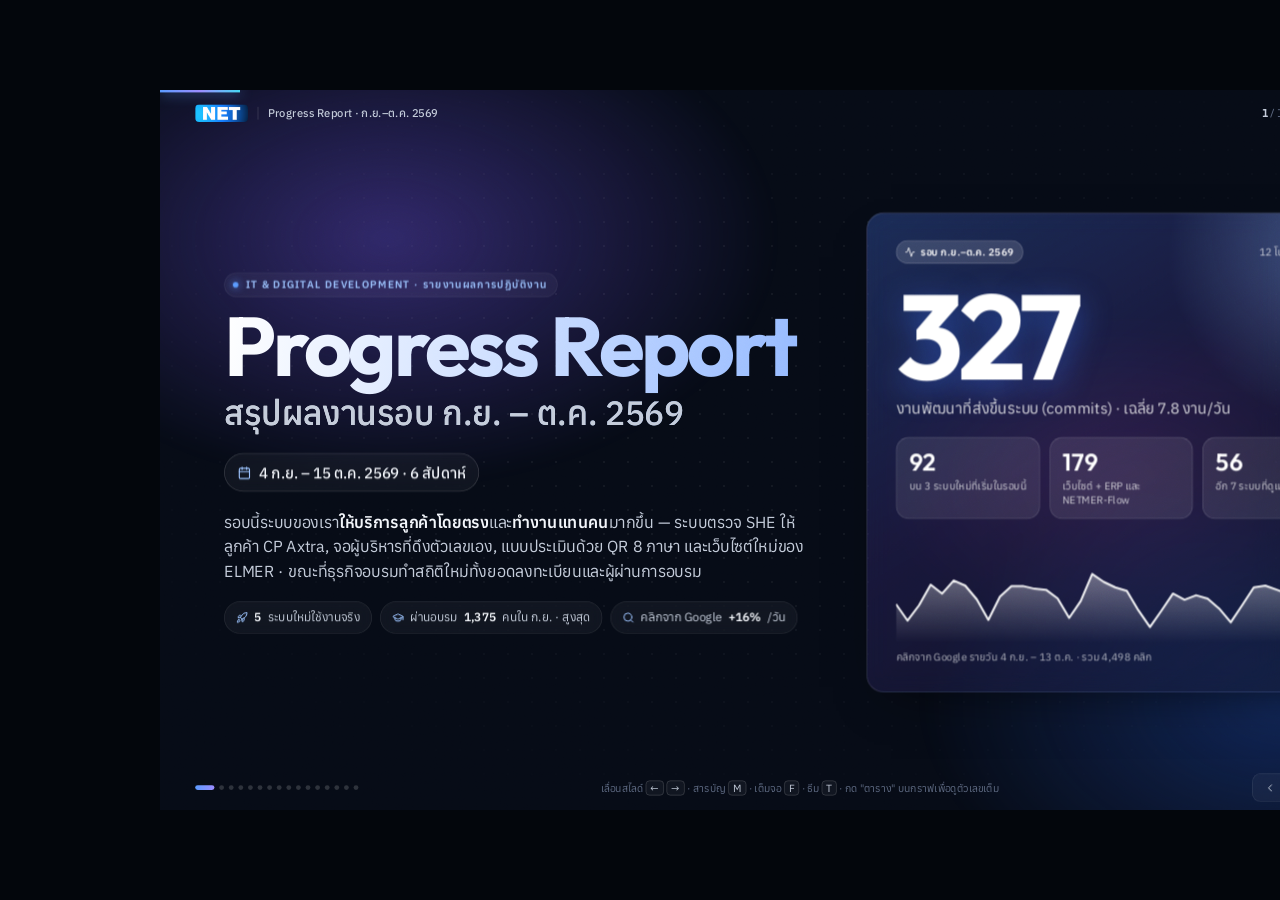
==== commit f4a029c0: "Closing slide: drop the how-to-read line under Q&A Co-Authored-By: Claude Opus 5.5 (1M context) <nor" ====
--- a/index.html
+++ b/index.html
@@ -120,7 +120,7 @@
             <div class="card-head"><div class="itile"><span data-icon="tv"></span></div><div><div class="t">2 · ตัวเลขขึ้นจอเอง</div><div class="s">NETMER-Flow · ERP · Document Flow</div></div></div>
             <ul class="blist tight">
               <li><div class="itile sm"><span data-icon="layout-dashboard"></span></div><div><b>จอผู้บริหาร 6 หน้า</b> ดึงเองจาก ERP · Doc Flow · CP Passport</div></li>
-              <li><div class="itile sm"><span data-icon="monitor"></span></div><div><b>ป้ายดิจิทัล</b> แทนชีตที่ต้องพิมพ์ทุกวัน — เจอผู้อบรมตกหล่น 7,272 คน</div></li>
+              <li><div class="itile sm"><span data-icon="monitor"></span></div><div><b>ป้ายดิจิทัล</b> แทนชีตที่ต้องพิมพ์ทุกวัน — ยอดผู้อบรมสะสมอัปเดตเอง</div></li>
               <li><div class="itile sm"><span data-icon="qr-code"></span></div><div><b>ประเมินด้วย QR 8 ภาษา</b> แทน Google Form · คะแนนตรงชีตเดิม 100%</div></li>
             </ul>
           </div>
@@ -306,17 +306,17 @@
           <div class="stack" style="flex:1;min-width:0">
             <div class="card flush" style="aspect-ratio:1130/690"><img src="assets/screenshots/signage-weather.png" alt="น้อง NET รายงานอากาศ" style="width:100%;height:100%;object-fit:cover;display:block"></div>
             <div class="card soft" style="padding:16px 18px">
-              <div class="kv"><span>ยอดสะสมที่จอเดิมแสดง</span><b>254,306</b></div>
-              <div class="kv"><span>ยอดที่ถูกต้อง (11 ก.ย.)</span><b>261,333</b></div>
-              <div class="kv"><span>รอบที่สูตรชีตเดิมไม่นับ</span><b>260 รอบ</b></div>
+              <div class="kv"><span>ยอดผู้ผ่านการอบรมสะสม</span><b>อัปเดตเอง</b></div>
+              <div class="kv"><span>หลักสูตรที่อบรมวันนี้</span><b>จากแผนอบรม</b></div>
+              <div class="kv"><span>อากาศ · คุณภาพอากาศ · สื่อ/ประกาศ</span><b>ตามเวลา</b></div>
             </div>
           </div>
         </div>
         <div class="copy">
           <div class="pitch" data-reveal>จอโถงต้อนรับอ่านแผนอบรมจากระบบโดยตรง — ไม่ต้องพิมพ์ตัวเลขลง Google Sheet ซ้ำทุกวัน
-            <span>แทน Google Apps Script + Google Sheet เดิม · ระหว่างย้ายเจอว่าสูตรชีตเดิมไม่นับ 260 รอบ (7,272 คน)</span></div>
+            <span>แทน Google Apps Script + Google Sheet เดิม</span></div>
           <div class="facts" data-reveal>
-            <div class="fact"><div class="v">+7,272</div><div class="l">ผู้อบรมที่กลับมานับในยอดสะสม</div></div>
+            <div class="fact"><div class="v">261,333</div><div class="l">ยอดผู้ผ่านการอบรมสะสมบนจอ (11 ก.ย.)</div></div>
             <div class="fact"><div class="v">98.4%</div><div class="l">จัดหมวดหลักสูตรเองตรงกับที่ทีมเคยติดป้าย</div></div>
             <div class="fact"><div class="v">4<small>แท็บ</small></div><div class="l">หลังบ้าน ทีมอบรมจัดการเองบนมือถือได้</div></div>
           </div>
@@ -327,7 +327,7 @@
           </ul>
         </div>
       </div>
-      <div class="s-foot"><b>สถานะ</b> ใช้งานจริง 10–15 ก.ย. · 11 commits · ยอดสะสม = ค่าตั้งต้นที่ตรวจแล้ว + ส่วนเพิ่มอัตโนมัติ (รอบที่ไม่มีจำนวนคนยังไม่ถูกนับ)</div>
+      <div class="s-foot"><b>สถานะ</b> ใช้งานจริง 10–15 ก.ย. · 11 commits</div>
     </div>
   </section>
 
@@ -566,7 +566,6 @@
         <div>
           <div class="eyebrow" data-reveal>ขอบคุณครับ</div>
           <h1 data-reveal>Q&amp;A</h1>
-          <p data-reveal>ทุกตัวเลขในชุดนี้ดึงจากระบบจริง — กดปุ่ม "ตาราง" บนกราฟเพื่อดูตัวเลขเต็ม หรือกด <b>M</b> เพื่อกลับไปสไลด์ที่ต้องการ</p>
           <div class="pills" data-reveal>
             <span class="pill"><span data-icon="chart-column"></span> <b>327</b> งานพัฒนา</span>
             <span class="pill"><span data-icon="rocket"></span> <b>5</b> ระบบใหม่ใช้งานจริง</span>
@@ -574,12 +573,11 @@
           </div>
         </div>
         <div class="card glow" data-reveal>
-          <div class="card-head"><div class="itile"><span data-icon="compass"></span></div><div><div class="t">รอบถัดไป · พ.ย. 2569</div><div class="s">เรียงตามลำดับที่จะทำ</div></div></div>
-          <ul class="blist">
-            <li><div class="itile sm amber"><span data-icon="check"></span></div><div><span class="k">เปิดใช้งานที่ทำเสร็จแล้ว (เมื่ออนุมัติ)</span>เช็คลิสต์จอผู้บริหาร · การ์ดประเมินเข้า LINE · อีเมลอัตโนมัติ AXTRA</div></li>
-            <li><div class="itile sm"><span data-icon="graduation-cap"></span></div><div><span class="k">SDS: เตรียมขึ้นระบบจริง</span>ตั้ง production · Microsoft SSO · นำเข้าข้อมูลจริงเมื่อได้รับจากลูกค้า</div></li>
-            <li><div class="itile sm amber"><span data-icon="search"></span></div><div><span class="k">SEO: เติมเนื้อหาหน้าที่ยังไม่ติด</span>ดับเพลิง &amp; อพยพหนีไฟ · คปอ. · จป.บริหาร</div></li>
-            <li><div class="itile sm aqua"><span data-icon="globe"></span></div><div><span class="k">ELMER</span>ผูก Search Console + sitemap · บัญชีแอดมินให้พนักงาน ELMER</div></li>
+          <div class="card-head"><div class="itile"><span data-icon="compass"></span></div><div><div class="t">แผนรอบถัดไป</div></div></div>
+          <ul class="blist" style="gap:20px">
+            <li><div class="itile"><span data-icon="link"></span></div><div><span class="k">พัฒนาระบบ ERP ให้เชื่อมกับ CP PASSPORT</span></div></li>
+            <li><div class="itile amber"><span data-icon="clipboard-check"></span></div><div><span class="k">ตรวจสอบความถูกต้องของข้อสอบให้พร้อมใช้งานจริงในระบบ ERP</span></div></li>
+            <li><div class="itile aqua"><span data-icon="users"></span></div><div><span class="k">พัฒนาระบบฐานข้อมูลจัดหางาน จากกลุ่มช่างหรือผู้รับเหมาที่มาอบรม</span>เพื่อส่งเสริมให้ผู้มี mindset ที่ดีและมีมาตรฐานฝีมือ ได้รับโอกาสใหม่ๆ</div></li>
           </ul>
         </div>
       </div>
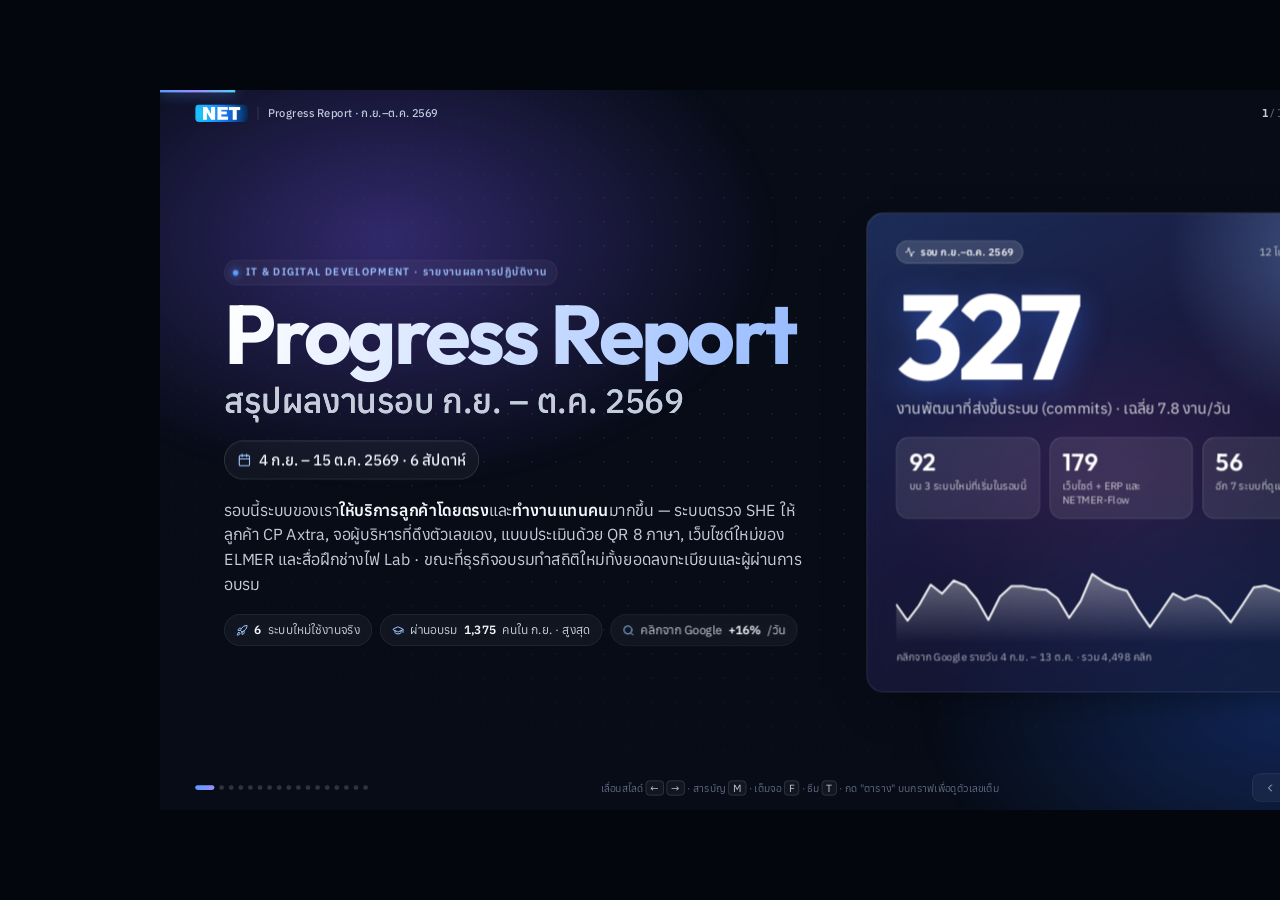
==== commit 6ab1a6df: "Add the new 'ช่างไฟ Lab by NET' slide (new system 6/7) and its bento tile Electrician exam-prep game" ====
--- a/index.html
+++ b/index.html
@@ -24,7 +24,7 @@
   <div class="chrome-top">
     <div class="brand"><img src="assets/icons/net-wordmark.png" alt="NET"><span class="sep"></span>Progress Report · ก.ย.–ต.ค. 2569</div>
     <div class="right">
-      <span class="counter"><b id="cur-num">1</b> <span>/ <span id="total-num">16</span></span></span>
+      <span class="counter"><b id="cur-num">1</b> <span>/ <span id="total-num">17</span></span></span>
       <button class="ibtn" id="theme-btn" title="สลับธีม (T)"><span data-icon="sun"></span></button>
       <button class="ibtn" id="menu-btn" title="สารบัญ (M)"><span data-icon="list"></span></button>
       <button class="ibtn" id="fs-btn" title="เต็มจอ (F)"><span data-icon="maximize"></span></button>
@@ -39,9 +39,9 @@
           <div class="eyebrow" data-reveal>IT &amp; Digital Development · รายงานผลการปฏิบัติงาน</div>
           <h1 data-reveal>Progress Report<span class="th">สรุปผลงานรอบ ก.ย. – ต.ค. 2569</span></h1>
           <div class="date" data-reveal><span data-icon="calendar"></span> 4 ก.ย. – 15 ต.ค. 2569 · 6 สัปดาห์</div>
-          <p class="lede" data-reveal>รอบนี้ระบบของเรา<b>ให้บริการลูกค้าโดยตรง</b>และ<b>ทำงานแทนคน</b>มากขึ้น — ระบบตรวจ SHE ให้ลูกค้า CP Axtra, จอผู้บริหารที่ดึงตัวเลขเอง, แบบประเมินด้วย QR 8 ภาษา และเว็บไซต์ใหม่ของ ELMER · ขณะที่ธุรกิจอบรมทำสถิติใหม่ทั้งยอดลงทะเบียนและผู้ผ่านการอบรม</p>
+          <p class="lede" data-reveal>รอบนี้ระบบของเรา<b>ให้บริการลูกค้าโดยตรง</b>และ<b>ทำงานแทนคน</b>มากขึ้น — ระบบตรวจ SHE ให้ลูกค้า CP Axtra, จอผู้บริหารที่ดึงตัวเลขเอง, แบบประเมินด้วย QR 8 ภาษา, เว็บไซต์ใหม่ของ ELMER และสื่อฝึกช่างไฟ Lab · ขณะที่ธุรกิจอบรมทำสถิติใหม่ทั้งยอดลงทะเบียนและผู้ผ่านการอบรม</p>
           <div class="pills" data-reveal>
-            <span class="pill"><span data-icon="rocket"></span> <b>5</b> ระบบใหม่ใช้งานจริง</span>
+            <span class="pill"><span data-icon="rocket"></span> <b>6</b> ระบบใหม่ใช้งานจริง</span>
             <span class="pill"><span data-icon="graduation-cap"></span> ผ่านอบรม <b>1,375</b> คนใน ก.ย. · สูงสุด</span>
             <span class="pill"><span data-icon="search"></span> คลิกจาก Google <b>+16%</b>/วัน</span>
           </div>
@@ -78,10 +78,10 @@
       </div>
       <div class="s-body agenda" style="grid-template-columns:repeat(3,1fr)">
         <div class="card ag" data-jump="3" data-reveal><div class="num">01</div><div class="itile"><span data-icon="chart-pie"></span></div><div class="t">สรุปสำหรับผู้บริหาร</div><div class="d">ตัวเลขหลักของรอบ และ 3 เรื่องที่ควรรู้</div><div class="ag-go"><span data-icon="arrow-right"></span> สไลด์ 3</div></div>
-        <div class="card ag glow orange" data-jump="4" data-reveal><div class="num">02</div><div class="itile orange"><span data-icon="rocket"></span></div><div class="t">ระบบใหม่ 5 ระบบ + ลูกค้าองค์กร</div><div class="d">NET × AXTRA · จอผู้บริหาร · QR ประเมิน · ป้ายดิจิทัล · เว็บ ELMER · LMS สำหรับ SDS</div><div class="ag-go"><span data-icon="arrow-right"></span> สไลด์ 4–10</div></div>
-        <div class="card ag" data-jump="11" data-reveal><div class="num">03</div><div class="itile violet"><span data-icon="wrench"></span></div><div class="t">เว็บไซต์ NET + ERP</div><div class="d">เช็กชื่อ · Hybrid · เอกสารการสอน · ERP บนมือถือ · ผู้ช่วย AI · หน้าแรกใหม่</div><div class="ag-go"><span data-icon="arrow-right"></span> สไลด์ 11</div></div>
-        <div class="card ag" data-jump="12" data-reveal><div class="num">04</div><div class="itile amber"><span data-icon="search"></span></div><div class="t">SEO · Google</div><div class="d">คลิก · อันดับ · หลักสูตรที่ติด-ไม่ติด · คำค้นที่ขยับขึ้น</div><div class="ag-go"><span data-icon="arrow-right"></span> สไลด์ 12–14</div></div>
-        <div class="card ag" data-jump="15" data-reveal><div class="num">05</div><div class="itile aqua"><span data-icon="calendar"></span></div><div class="t">ไทม์ไลน์ · รอบถัดไป</div><div class="d">ลำดับงาน 6 สัปดาห์ และแผนรอบหน้า</div><div class="ag-go"><span data-icon="arrow-right"></span> สไลด์ 15–16</div></div>
+        <div class="card ag glow orange" data-jump="4" data-reveal><div class="num">02</div><div class="itile orange"><span data-icon="rocket"></span></div><div class="t">ระบบใหม่ 6 ระบบ + ลูกค้าองค์กร</div><div class="d">NET × AXTRA · จอผู้บริหาร · QR ประเมิน · ป้ายดิจิทัล · เว็บ ELMER · ช่างไฟ Lab · LMS สำหรับ SDS</div><div class="ag-go"><span data-icon="arrow-right"></span> สไลด์ 4–11</div></div>
+        <div class="card ag" data-jump="12" data-reveal><div class="num">03</div><div class="itile violet"><span data-icon="wrench"></span></div><div class="t">เว็บไซต์ NET + ERP</div><div class="d">เช็กชื่อ · Hybrid · เอกสารการสอน · ERP บนมือถือ · ผู้ช่วย AI · หน้าแรกใหม่</div><div class="ag-go"><span data-icon="arrow-right"></span> สไลด์ 12</div></div>
+        <div class="card ag" data-jump="13" data-reveal><div class="num">04</div><div class="itile amber"><span data-icon="search"></span></div><div class="t">SEO · Google</div><div class="d">คลิก · อันดับ · หลักสูตรที่ติด-ไม่ติด · คำค้นที่ขยับขึ้น</div><div class="ag-go"><span data-icon="arrow-right"></span> สไลด์ 13–15</div></div>
+        <div class="card ag" data-jump="16" data-reveal><div class="num">05</div><div class="itile aqua"><span data-icon="calendar"></span></div><div class="t">ไทม์ไลน์ · รอบถัดไป</div><div class="d">ลำดับงาน 6 สัปดาห์ และแผนรอบหน้า</div><div class="ag-go"><span data-icon="arrow-right"></span> สไลด์ 16–17</div></div>
         <div class="card soft ag" style="cursor:default;justify-content:center;gap:12px">
           <div class="row" style="gap:10px;font-size:14px;color:var(--muted)"><span data-icon="mouse-pointer-click"></span> ใช้งานสไลด์</div>
           <div class="kv"><span>เลื่อนสไลด์</span><b>← →</b></div>
@@ -103,7 +103,7 @@
       <div class="s-body stack">
         <div class="grid g4">
           <div class="card stat" data-reveal><div class="label"><span data-icon="chart-column"></span> งานพัฒนา (commits)</div><div class="value" data-count="327">327</div><div class="sub">12 โปรเจกต์ · 4 ก.ย. – 15 ต.ค.</div><div class="delta note"><span data-icon="activity"></span> 7.8 งาน/วัน · รอบก่อน 7.3</div></div>
-          <div class="card stat glow orange" data-reveal><div class="label"><span data-icon="rocket"></span> ระบบใหม่ใช้งานจริง</div><div class="value" data-count="5">5</div><div class="sub">AXTRA Audit · จอผู้บริหาร · QR ประเมิน · ป้ายดิจิทัล · เว็บ ELMER</div><div class="delta note"><span data-icon="briefcase"></span> + LMS ลูกค้า SDS บน dev</div></div>
+          <div class="card stat glow orange" data-reveal><div class="label"><span data-icon="rocket"></span> ระบบใหม่ใช้งานจริง</div><div class="value" data-count="6">6</div><div class="sub">AXTRA Audit · จอผู้บริหาร · QR ประเมิน · ป้ายดิจิทัล · เว็บ ELMER · ช่างไฟ Lab</div><div class="delta note"><span data-icon="briefcase"></span> + LMS ลูกค้า SDS บน dev</div></div>
           <div class="card stat glow aqua" data-reveal><div class="label"><span data-icon="graduation-cap"></span> ผู้ผ่านการอบรม · ก.ย.</div><div class="value" data-count="1375">1,375</div><div class="sub">ลงทะเบียน 967 ใบ · ทั้งคู่สูงสุดตั้งแต่เปิดระบบ</div><div class="delta up"><span data-icon="trending-up"></span> +6% จาก ส.ค. (1,297)</div></div>
           <div class="card stat" data-reveal><div class="label"><span data-icon="search"></span> คลิกจาก Google · ก.ย.</div><div class="value" data-count="3637">3,637</div><div class="sub">เดือนที่ได้คลิกมากที่สุดตั้งแต่เปิดเว็บใหม่</div><div class="delta up"><span data-icon="trending-up"></span> +18% จาก ส.ค. (3,094)</div></div>
         </div>
@@ -114,6 +114,7 @@
               <li><div class="itile sm orange"><span data-icon="store"></span></div><div><b>NET × AXTRA SHE Audit</b> ขึ้นจริง 15 ก.ย. — แผนตรวจ 239 สาขา Lotus's ถึง พ.ย.</div></li>
               <li><div class="itile sm orange"><span data-icon="graduation-cap"></span></div><div><b>LMS สำหรับ SDS</b> — ข้อเสนอผ่าน สร้างระบบจริงบน dev แล้ว รอข้อมูลลูกค้า</div></li>
               <li><div class="itile sm orange"><span data-icon="globe"></span></div><div><b>www.elmer-int.com</b> เว็บใหม่ของ ELMER ขึ้นจริง 7 ต.ค.</div></li>
+              <li><div class="itile sm orange"><span data-icon="zap"></span></div><div><b>ช่างไฟ Lab by NET</b> — สื่อฝึกสอบช่างไฟฟ้าแบบเกม ทฤษฎี + ปฏิบัติ 3 มิติ</div></li>
             </ul>
           </div>
           <div class="card" data-reveal>
@@ -148,7 +149,7 @@
       <div class="s-body bento">
         <div class="card b b1 glow orange" data-jump="5" data-reveal>
           <div class="top"><div class="itile lg orange"><span data-icon="store"></span></div><div><h4>NET × AXTRA SHE Audit</h4><div class="card-sub">บริการตรวจ SHE ให้ลูกค้า CP Axtra</div></div><span class="badge live">ใช้งานจริง 15 ก.ย.</span></div>
-          <p>ผู้ตรวจกรอกบนมือถือที่สาขา Lotus's (ออฟไลน์ได้) — ได้คะแนนและรายงานตามแบบของลูกค้า แล้วติดตามการแก้ไขจนปิดประเด็น</p>
+          <p>ตรวจบนมือถือที่สาขา Lotus's · รายงานตามแบบลูกค้า · ติดตามจนปิดประเด็น</p>
           <div class="kpi"><span class="bignum" data-count="239">239</span><span>สาขาในแผนเข้าตรวจ<br>ก.ย.–พ.ย. · ผู้ตรวจ 5 คน</span></div>
         </div>
         <div class="card b b2 glow" data-jump="6" data-reveal>
@@ -174,10 +175,16 @@
           <p>www.elmer-int.com · ที่ปรึกษา + ดูแลระบบบำบัดน้ำเสีย</p>
           <div class="kpi"><span class="bignum">98</span><span>หน้า · URL เดิม<br>redirect ครบ 87</span></div>
         </div>
-        <div class="card b" data-jump="10" data-reveal style="grid-column:span 6;flex-direction:row;align-items:center;gap:18px;padding:16px 22px">
+        <div class="card b b6" data-jump="10" data-reveal>
+          <div class="top"><div class="itile"><span data-icon="zap"></span></div><span class="badge live">ใช้งานได้แล้ว</span></div>
+          <h4>ช่างไฟ Lab by NET</h4>
+          <p>สื่อฝึกสอบช่างไฟฟ้าภายในอาคารแบบเกม · ทฤษฎี + ปฏิบัติ 3 มิติ</p>
+          <div class="kpi"><span class="bignum">42</span><span>ข้อฝึกทฤษฎี<br>+ ปฏิบัติ 7 ขั้น</span></div>
+        </div>
+        <div class="card b" data-jump="11" data-reveal style="grid-column:span 12;flex-direction:row;align-items:center;gap:18px;padding:16px 22px">
           <div class="itile lg"><span data-icon="graduation-cap"></span></div>
           <div style="flex:1"><h4 style="margin:0">NET LMS สำหรับลูกค้าองค์กร (SDS) <span class="badge dev" style="margin-left:8px;vertical-align:2px">dev · รอข้อมูลลูกค้า</span></h4><p>ระบบจัดการอบรมความปลอดภัยเฉพาะองค์กร — ข้อเสนอผ่านแล้ว สร้างระบบจริงบน dev ใน 4 วัน (22–25 ก.ย.) · 34 หน้าจอ · 8 บทบาท</p></div>
-          <div class="ag-go" style="border:0;padding:0;margin:0;color:var(--muted);font-size:13px;display:flex;gap:6px;align-items:center"><span data-icon="arrow-right"></span> สไลด์ 10</div>
+          <div class="ag-go" style="border:0;padding:0;margin:0;color:var(--muted);font-size:13px;display:flex;gap:6px;align-items:center"><span data-icon="arrow-right"></span> สไลด์ 11</div>
         </div>
       </div>
       <div class="s-foot"><b>คลิกการ์ด</b> เพื่อดูรายละเอียดแต่ละระบบ · ภาพหน้าจอในสไลด์ถัดไปใช้ข้อมูลทดสอบ/ข้อมูลจำลอง ไม่มีข้อมูลส่วนบุคคลจริง</div>
@@ -188,7 +195,7 @@
   <section class="slide" data-title="ใหม่ · NET × AXTRA SHE Audit" data-nav-icon="store" data-aura="orange">
     <div class="s-inner">
       <div class="s-head">
-        <div class="eyebrow orange" data-reveal>02 · ระบบใหม่ 1/6</div>
+        <div class="eyebrow orange" data-reveal>02 · ระบบใหม่ 1/7</div>
         <h2 class="h" data-reveal>NET × AXTRA <em>SHE Audit</em></h2>
       </div>
       <div class="s-body sys rev">
@@ -222,7 +229,7 @@
   <section class="slide" data-title="ใหม่ · จอผู้บริหาร" data-nav-icon="tv" data-aura="violet">
     <div class="s-inner">
       <div class="s-head">
-        <div class="eyebrow orange" data-reveal>02 · ระบบใหม่ 2/6</div>
+        <div class="eyebrow orange" data-reveal>02 · ระบบใหม่ 2/7</div>
         <h2 class="h" data-reveal><em>จอผู้บริหาร</em> (Exec Board)</h2>
       </div>
       <div class="s-body sys rev" style="grid-template-columns:1.2fr 1fr">
@@ -262,7 +269,7 @@
   <section class="slide" data-title="ใหม่ · ประเมินด้วย QR + คลังข้อสอบ" data-nav-icon="qr-code" data-aura="violet">
     <div class="s-inner">
       <div class="s-head">
-        <div class="eyebrow orange" data-reveal>02 · ระบบใหม่ 3/6</div>
+        <div class="eyebrow orange" data-reveal>02 · ระบบใหม่ 3/7</div>
         <h2 class="h" data-reveal>ประเมินด้วย <em>QR</em> + คลังข้อสอบ</h2>
       </div>
       <div class="s-body sys rev" style="grid-template-columns:1.12fr 1fr">
@@ -297,7 +304,7 @@
   <section class="slide" data-title="ใหม่ · ป้ายดิจิทัล" data-nav-icon="monitor" data-aura="aqua">
     <div class="s-inner">
       <div class="s-head">
-        <div class="eyebrow orange" data-reveal>02 · ระบบใหม่ 4/6</div>
+        <div class="eyebrow orange" data-reveal>02 · ระบบใหม่ 4/7</div>
         <h2 class="h" data-reveal><em>ป้ายดิจิทัล</em>โถงต้อนรับ</h2>
       </div>
       <div class="s-body sys" style="grid-template-columns:1.05fr 1fr">
@@ -335,7 +342,7 @@
   <section class="slide" data-title="ใหม่ · เว็บไซต์ ELMER" data-nav-icon="globe" data-aura="aqua">
     <div class="s-inner">
       <div class="s-head">
-        <div class="eyebrow orange" data-reveal>02 · ระบบใหม่ 5/6</div>
+        <div class="eyebrow orange" data-reveal>02 · ระบบใหม่ 5/7</div>
         <h2 class="h" data-reveal>เว็บไซต์ <em>ELMER</em> Integrations</h2>
       </div>
       <div class="s-body sys rev" style="grid-template-columns:1.25fr 1fr">
@@ -369,11 +376,48 @@
     </div>
   </section>
 
-  <!-- ============ 10 · SDS LMS ============ -->
+  <!-- ============ 10 · ELECTRICIAN LAB ============ -->
+  <section class="slide" data-title="ใหม่ · ช่างไฟ Lab by NET" data-nav-icon="zap" data-aura="amber">
+    <div class="s-inner">
+      <div class="s-head">
+        <div class="eyebrow orange" data-reveal>02 · ระบบใหม่ 6/7</div>
+        <h2 class="h" data-reveal>ช่างไฟ <em>Lab</em> by NET</h2>
+      </div>
+      <div class="s-body sys rev" style="grid-template-columns:1.2fr 1fr">
+        <div class="media" data-reveal>
+          <div class="browser" style="height:370px">
+            <div class="bar"><i></i><i></i><i></i><span class="url"><span data-icon="lock"></span> net-elec-lv1-2569.web.app</span></div>
+            <div class="view"><img src="assets/screenshots/elec-lab-home.png" alt="ช่างไฟ Lab by NET หน้าหลัก"></div>
+          </div>
+          <div class="grid g2" style="gap:16px;flex:1;min-height:0">
+            <div class="browser"><div class="bar"><i></i><i></i><i></i><span class="url">ฝึกปฏิบัติ · แผง 3 มิติ</span></div><div class="view"><img src="assets/screenshots/elec-lab-3d.png" alt="ฝึกปฏิบัติบนแผงฝึก 3 มิติ" style="object-position:center"></div></div>
+            <div class="browser"><div class="bar"><i></i><i></i><i></i><span class="url">ฝึกทฤษฎี</span></div><div class="view"><img src="assets/screenshots/elec-lab-theory.png" alt="ฝึกทฤษฎี"></div></div>
+          </div>
+        </div>
+        <div class="copy">
+          <div class="pitch" data-reveal>สื่อฝึกเตรียมความพร้อมสอบช่างไฟฟ้าภายในอาคารแบบเกม — ฝึกทั้งทฤษฎีและปฏิบัติได้จากมือถือหรือคอม
+            <span>ใส่ชื่อแล้วเล่นได้ทันที · เก็บผลการฝึกและ XP ระดับช่าง · มีสมุดสูตรลัดทบทวนก่อนฝึก</span></div>
+          <div class="facts" data-reveal>
+            <div class="fact"><div class="v">42<small>ข้อ</small></div><div class="l">แบบฝึกจับเวลา 42 นาที · เป้าหมาย 26 ข้อ</div></div>
+            <div class="fact"><div class="v">7<small>ขั้น</small></div><div class="l">ฝึกปฏิบัติบนแผงฝึก 3 มิติ 120 × 120 ซม.</div></div>
+            <div class="fact"><div class="v">3<small>หมวด</small></div><div class="l">ฝึกเฉลยทันที ชุดละ 10 ข้อ</div></div>
+          </div>
+          <ul class="blist bul" data-reveal>
+            <li><div><b>หมวดข้อสอบ</b> ความรู้ทั่วไปและมาตรฐานการติดตั้ง (17) · อุปกรณ์ป้องกันและความปลอดภัย (12) · สายไฟ เครื่องวัด และการคำนวณ (13)</div></li>
+            <li><div><b>ฝึกปฏิบัติ</b> เริ่มจากรู้จักแบบ แล้วทำตามขั้นบนแผงฝึกเสมือนจริง</div></li>
+            <li><div>อ้างอิงรูปแบบการทดสอบจริง 60 ข้อ · 1 ชม. · ผ่าน 36 ข้อขึ้นไป</div></li>
+          </ul>
+        </div>
+      </div>
+      <div class="s-foot"><b>สถานะ</b> ใช้งานได้แล้ว · อัปเดตล่าสุด 12 ต.ค. · สื่อฝึกของศูนย์ NET ไม่เกี่ยวข้องกับการทดสอบของหน่วยงานราชการ</div>
+    </div>
+  </section>
+
+  <!-- ============ 11 · SDS LMS ============ -->
   <section class="slide" data-title="ใหม่ · LMS ลูกค้าองค์กร (SDS)" data-nav-icon="graduation-cap" data-aura="violet">
     <div class="s-inner">
       <div class="s-head">
-        <div class="eyebrow orange" data-reveal>02 · ระบบใหม่ 6/6</div>
+        <div class="eyebrow orange" data-reveal>02 · ระบบใหม่ 7/7</div>
         <h2 class="h" data-reveal>NET LMS สำหรับ <em>SDS</em></h2>
       </div>
       <div class="s-body sys">
@@ -422,7 +466,7 @@
     </div>
   </section>
 
-  <!-- ============ 11 · CORE: WEBSITE + ERP ============ -->
+  <!-- ============ 12 · CORE: WEBSITE + ERP ============ -->
   <section class="slide" data-title="เว็บไซต์ NET + ERP" data-nav-icon="wrench">
     <div class="s-inner">
       <div class="s-head">
@@ -449,7 +493,7 @@
     </div>
   </section>
 
-  <!-- ============ 12 · SEO OVERVIEW ============ -->
+  <!-- ============ 13 · SEO OVERVIEW ============ -->
   <section class="slide" data-title="SEO · ภาพรวม" data-nav-icon="search" data-aura="amber">
     <div class="s-inner">
       <div class="s-head">
@@ -468,7 +512,7 @@
     </div>
   </section>
 
-  <!-- ============ 13 · SEO BY COURSE ============ -->
+  <!-- ============ 14 · SEO BY COURSE ============ -->
   <section class="slide" data-title="SEO · แยกตามหลักสูตร" data-nav-icon="search" data-aura="amber">
     <div class="s-inner">
       <div class="s-head">
@@ -483,7 +527,7 @@
     </div>
   </section>
 
-  <!-- ============ 14 · SEO GAPS + TIERS ============ -->
+  <!-- ============ 15 · SEO GAPS + TIERS ============ -->
   <section class="slide" data-title="SEO · ที่ยังไม่ติดอันดับ" data-nav-icon="triangle-alert" data-aura="amber">
     <div class="s-inner">
       <div class="s-head">
@@ -504,7 +548,7 @@
     </div>
   </section>
 
-  <!-- ============ 15 · TIMELINE ============ -->
+  <!-- ============ 16 · TIMELINE ============ -->
   <section class="slide" data-title="ไทม์ไลน์ 6 สัปดาห์" data-nav-icon="calendar">
     <div class="s-inner">
       <div class="s-head">
@@ -559,7 +603,7 @@
     </div>
   </section>
 
-  <!-- ============ 16 · CLOSING ============ -->
+  <!-- ============ 17 · CLOSING ============ -->
   <section class="slide" data-title="รอบถัดไป · Q&amp;A" data-nav-icon="sparkles" data-aura="violet">
     <div class="s-inner">
       <div class="closing">
@@ -568,7 +612,7 @@
           <h1 data-reveal>Q&amp;A</h1>
           <div class="pills" data-reveal>
             <span class="pill"><span data-icon="chart-column"></span> <b>327</b> งานพัฒนา</span>
-            <span class="pill"><span data-icon="rocket"></span> <b>5</b> ระบบใหม่ใช้งานจริง</span>
+            <span class="pill"><span data-icon="rocket"></span> <b>6</b> ระบบใหม่ใช้งานจริง</span>
             <span class="pill"><span data-icon="graduation-cap"></span> ผ่านอบรม <b>1,375</b> คน (ก.ย.)</span>
           </div>
         </div>
--- a/css/deck.css
+++ b/css/deck.css
@@ -371,7 +371,7 @@
 .ag.wide{grid-column:span 2}
 
 /* ---------- bento (new systems) ---------- */
-.bento{display:grid;grid-template-columns:repeat(6,1fr);grid-template-rows:minmax(0,1fr) minmax(0,1.08fr) auto;gap:16px;height:100%}
+.bento{display:grid;grid-template-columns:repeat(12,1fr);grid-template-rows:minmax(0,.88fr) minmax(0,1.2fr) auto;gap:16px;height:100%}
 .bento .b{display:flex;flex-direction:column;gap:8px;overflow:hidden;cursor:pointer;transition:transform .25s var(--ease)}
 .bento .b:hover{transform:translateY(-3px)}
 .bento .b .top{display:flex;align-items:center;gap:12px}
@@ -381,7 +381,7 @@
 .bento .b .kpi{margin-top:auto;display:flex;align-items:baseline;gap:10px}
 .bento .b .kpi .bignum{font-size:42px}
 .bento .b .kpi span{font-size:14px;color:var(--muted);line-height:1.35}
-.bento .b1{grid-column:span 3}.bento .b2{grid-column:span 3}.bento .b3{grid-column:span 2}.bento .b4{grid-column:span 2}.bento .b5{grid-column:span 2}
+.bento .b1{grid-column:span 6}.bento .b2{grid-column:span 6}.bento .b3,.bento .b4,.bento .b5,.bento .b6{grid-column:span 3}
 
 /* ---------- system spotlight ---------- */
 .sys{display:grid;grid-template-columns:1fr 1.12fr;gap:30px;height:100%;min-height:0}
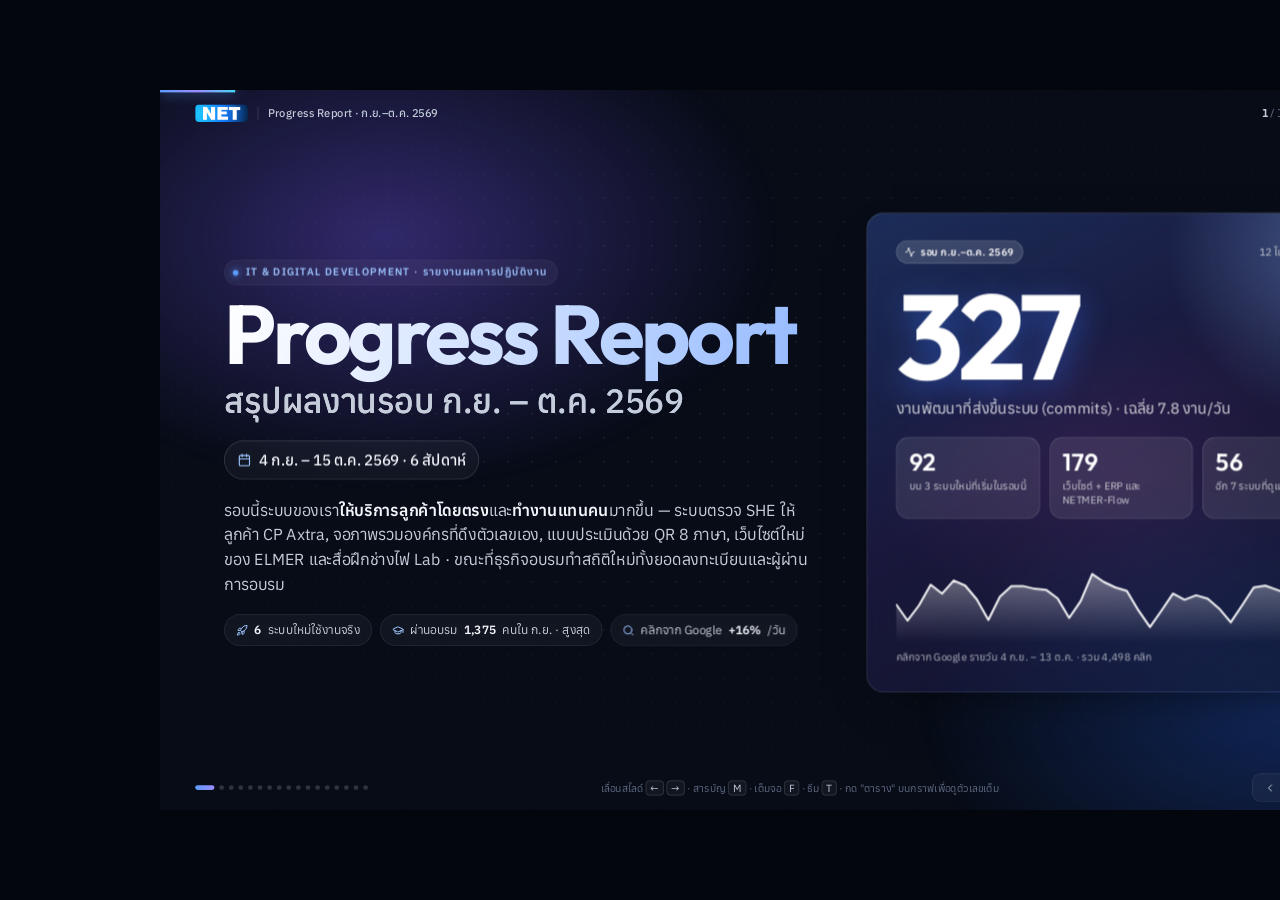
==== commit e7ba53e5: "Rename 'จอผู้บริหาร (Exec Board)' to 'จอภาพรวมองค์กร (NET Board)' The board also goes on a common-ar" ====
--- a/index.html
+++ b/index.html
@@ -39,7 +39,7 @@
           <div class="eyebrow" data-reveal>IT &amp; Digital Development · รายงานผลการปฏิบัติงาน</div>
           <h1 data-reveal>Progress Report<span class="th">สรุปผลงานรอบ ก.ย. – ต.ค. 2569</span></h1>
           <div class="date" data-reveal><span data-icon="calendar"></span> 4 ก.ย. – 15 ต.ค. 2569 · 6 สัปดาห์</div>
-          <p class="lede" data-reveal>รอบนี้ระบบของเรา<b>ให้บริการลูกค้าโดยตรง</b>และ<b>ทำงานแทนคน</b>มากขึ้น — ระบบตรวจ SHE ให้ลูกค้า CP Axtra, จอผู้บริหารที่ดึงตัวเลขเอง, แบบประเมินด้วย QR 8 ภาษา, เว็บไซต์ใหม่ของ ELMER และสื่อฝึกช่างไฟ Lab · ขณะที่ธุรกิจอบรมทำสถิติใหม่ทั้งยอดลงทะเบียนและผู้ผ่านการอบรม</p>
+          <p class="lede" data-reveal>รอบนี้ระบบของเรา<b>ให้บริการลูกค้าโดยตรง</b>และ<b>ทำงานแทนคน</b>มากขึ้น — ระบบตรวจ SHE ให้ลูกค้า CP Axtra, จอภาพรวมองค์กรที่ดึงตัวเลขเอง, แบบประเมินด้วย QR 8 ภาษา, เว็บไซต์ใหม่ของ ELMER และสื่อฝึกช่างไฟ Lab · ขณะที่ธุรกิจอบรมทำสถิติใหม่ทั้งยอดลงทะเบียนและผู้ผ่านการอบรม</p>
           <div class="pills" data-reveal>
             <span class="pill"><span data-icon="rocket"></span> <b>6</b> ระบบใหม่ใช้งานจริง</span>
             <span class="pill"><span data-icon="graduation-cap"></span> ผ่านอบรม <b>1,375</b> คนใน ก.ย. · สูงสุด</span>
@@ -78,7 +78,7 @@
       </div>
       <div class="s-body agenda" style="grid-template-columns:repeat(3,1fr)">
         <div class="card ag" data-jump="3" data-reveal><div class="num">01</div><div class="itile"><span data-icon="chart-pie"></span></div><div class="t">สรุปสำหรับผู้บริหาร</div><div class="d">ตัวเลขหลักของรอบ และ 3 เรื่องที่ควรรู้</div><div class="ag-go"><span data-icon="arrow-right"></span> สไลด์ 3</div></div>
-        <div class="card ag glow orange" data-jump="4" data-reveal><div class="num">02</div><div class="itile orange"><span data-icon="rocket"></span></div><div class="t">ระบบใหม่ 6 ระบบ + ลูกค้าองค์กร</div><div class="d">NET × AXTRA · จอผู้บริหาร · QR ประเมิน · ป้ายดิจิทัล · เว็บ ELMER · ช่างไฟ Lab · LMS สำหรับ SDS</div><div class="ag-go"><span data-icon="arrow-right"></span> สไลด์ 4–11</div></div>
+        <div class="card ag glow orange" data-jump="4" data-reveal><div class="num">02</div><div class="itile orange"><span data-icon="rocket"></span></div><div class="t">ระบบใหม่ 6 ระบบ + ลูกค้าองค์กร</div><div class="d">NET × AXTRA · จอภาพรวมองค์กร · QR ประเมิน · ป้ายดิจิทัล · เว็บ ELMER · ช่างไฟ Lab · LMS สำหรับ SDS</div><div class="ag-go"><span data-icon="arrow-right"></span> สไลด์ 4–11</div></div>
         <div class="card ag" data-jump="12" data-reveal><div class="num">03</div><div class="itile violet"><span data-icon="wrench"></span></div><div class="t">เว็บไซต์ NET + ERP</div><div class="d">เช็กชื่อ · Hybrid · เอกสารการสอน · ERP บนมือถือ · ผู้ช่วย AI · หน้าแรกใหม่</div><div class="ag-go"><span data-icon="arrow-right"></span> สไลด์ 12</div></div>
         <div class="card ag" data-jump="13" data-reveal><div class="num">04</div><div class="itile amber"><span data-icon="search"></span></div><div class="t">SEO · Google</div><div class="d">คลิก · อันดับ · หลักสูตรที่ติด-ไม่ติด · คำค้นที่ขยับขึ้น</div><div class="ag-go"><span data-icon="arrow-right"></span> สไลด์ 13–15</div></div>
         <div class="card ag" data-jump="16" data-reveal><div class="num">05</div><div class="itile aqua"><span data-icon="calendar"></span></div><div class="t">ไทม์ไลน์ · รอบถัดไป</div><div class="d">ลำดับงาน 6 สัปดาห์ และแผนรอบหน้า</div><div class="ag-go"><span data-icon="arrow-right"></span> สไลด์ 16–17</div></div>
@@ -103,7 +103,7 @@
       <div class="s-body stack">
         <div class="grid g4">
           <div class="card stat" data-reveal><div class="label"><span data-icon="chart-column"></span> งานพัฒนา (commits)</div><div class="value" data-count="327">327</div><div class="sub">12 โปรเจกต์ · 4 ก.ย. – 15 ต.ค.</div><div class="delta note"><span data-icon="activity"></span> 7.8 งาน/วัน · รอบก่อน 7.3</div></div>
-          <div class="card stat glow orange" data-reveal><div class="label"><span data-icon="rocket"></span> ระบบใหม่ใช้งานจริง</div><div class="value" data-count="6">6</div><div class="sub">AXTRA Audit · จอผู้บริหาร · QR ประเมิน · ป้ายดิจิทัล · เว็บ ELMER · ช่างไฟ Lab</div><div class="delta note"><span data-icon="briefcase"></span> + LMS ลูกค้า SDS บน dev</div></div>
+          <div class="card stat glow orange" data-reveal><div class="label"><span data-icon="rocket"></span> ระบบใหม่ใช้งานจริง</div><div class="value" data-count="6">6</div><div class="sub">AXTRA Audit · จอภาพรวมองค์กร · QR ประเมิน · ป้ายดิจิทัล · เว็บ ELMER · ช่างไฟ Lab</div><div class="delta note"><span data-icon="briefcase"></span> + LMS ลูกค้า SDS บน dev</div></div>
           <div class="card stat glow aqua" data-reveal><div class="label"><span data-icon="graduation-cap"></span> ผู้ผ่านการอบรม · ก.ย.</div><div class="value" data-count="1375">1,375</div><div class="sub">ลงทะเบียน 967 ใบ · ทั้งคู่สูงสุดตั้งแต่เปิดระบบ</div><div class="delta up"><span data-icon="trending-up"></span> +6% จาก ส.ค. (1,297)</div></div>
           <div class="card stat" data-reveal><div class="label"><span data-icon="search"></span> คลิกจาก Google · ก.ย.</div><div class="value" data-count="3637">3,637</div><div class="sub">เดือนที่ได้คลิกมากที่สุดตั้งแต่เปิดเว็บใหม่</div><div class="delta up"><span data-icon="trending-up"></span> +18% จาก ส.ค. (3,094)</div></div>
         </div>
@@ -120,7 +120,7 @@
           <div class="card" data-reveal>
             <div class="card-head"><div class="itile"><span data-icon="tv"></span></div><div><div class="t">2 · ตัวเลขขึ้นจอเอง</div><div class="s">NETMER-Flow · ERP · Document Flow</div></div></div>
             <ul class="blist tight">
-              <li><div class="itile sm"><span data-icon="layout-dashboard"></span></div><div><b>จอผู้บริหาร 6 หน้า</b> ดึงเองจาก ERP · Doc Flow · CP Passport</div></li>
+              <li><div class="itile sm"><span data-icon="layout-dashboard"></span></div><div><b>จอภาพรวมองค์กร 6 หน้า</b> ดึงเองจาก ERP · Doc Flow · CP Passport</div></li>
               <li><div class="itile sm"><span data-icon="monitor"></span></div><div><b>ป้ายดิจิทัล</b> แทนชีตที่ต้องพิมพ์ทุกวัน — ยอดผู้อบรมสะสมอัปเดตเอง</div></li>
               <li><div class="itile sm"><span data-icon="qr-code"></span></div><div><b>ประเมินด้วย QR 8 ภาษา</b> แทน Google Form · คะแนนตรงชีตเดิม 100%</div></li>
             </ul>
@@ -153,7 +153,7 @@
           <div class="kpi"><span class="bignum" data-count="239">239</span><span>สาขาในแผนเข้าตรวจ<br>ก.ย.–พ.ย. · ผู้ตรวจ 5 คน</span></div>
         </div>
         <div class="card b b2 glow" data-jump="6" data-reveal>
-          <div class="top"><div class="itile lg"><span data-icon="tv"></span></div><div><h4>จอผู้บริหาร (Exec Board)</h4><div class="card-sub">ทีวีห้องผู้บริหาร · NETMER-Flow</div></div><span class="badge live">ใช้งานจริง 10 ต.ค.</span></div>
+          <div class="top"><div class="itile lg"><span data-icon="tv"></span></div><div><h4>จอภาพรวมองค์กร (NET Board)</h4><div class="card-sub">ห้องผู้บริหาร + จอส่วนกลางให้พนักงาน · NETMER-Flow</div></div><span class="badge live">ใช้งานจริง 10 ต.ค.</span></div>
           <p>รอบไหนคนไม่ถึงขั้นต่ำ ทีมวันนี้ ภาพรวมเดือน ลูกค้า การเงิน — ดึงจาก 3 ระบบอัตโนมัติ ไม่มีใครต้องกรอก</p>
           <div class="kpi"><span class="bignum">6</span><span>หน้า · สร้างเสร็จใน 6 วัน<br>(5–10 ต.ค.)</span></div>
         </div>
@@ -226,15 +226,15 @@
   </section>
 
   <!-- ============ 6 · EXEC BOARD ============ -->
-  <section class="slide" data-title="ใหม่ · จอผู้บริหาร" data-nav-icon="tv" data-aura="violet">
+  <section class="slide" data-title="ใหม่ · จอภาพรวมองค์กร" data-nav-icon="tv" data-aura="violet">
     <div class="s-inner">
       <div class="s-head">
         <div class="eyebrow orange" data-reveal>02 · ระบบใหม่ 2/7</div>
-        <h2 class="h" data-reveal><em>จอผู้บริหาร</em> (Exec Board)</h2>
+        <h2 class="h" data-reveal><em>จอภาพรวมองค์กร</em> (NET Board)</h2>
       </div>
       <div class="s-body sys rev" style="grid-template-columns:1.2fr 1fr">
         <div class="media" data-reveal>
-          <div class="tv" style="width:716px"><div class="screen" style="aspect-ratio:1450/1080"><img src="assets/screenshots/exec-board-decide.png" alt="จอผู้บริหาร หน้า ตัดสินใจ"><span class="sample-tag">ภาพตัวอย่าง · ข้อมูลจำลอง</span></div><div class="stand"></div></div>
+          <div class="tv" style="width:716px"><div class="screen" style="aspect-ratio:1450/1080"><img src="assets/screenshots/exec-board-decide.png" alt="จอภาพรวมองค์กร หน้า ตัดสินใจ"><span class="sample-tag">ภาพตัวอย่าง · ข้อมูลจำลอง</span></div><div class="stand"></div></div>
         </div>
         <div class="copy">
           <div class="flow" data-reveal>
@@ -244,7 +244,7 @@
               <div class="node"><span data-icon="id-card"></span><div>CP Safety Passport<small>ศูนย์ 011 ผ่าน ERP</small></div></div>
             </div>
             <div class="arrow"><svg viewBox="0 0 46 120" fill="none" stroke="currentColor" stroke-width="2" stroke-linecap="round"><path d="M4 18 C24 18 24 60 40 60"/><path d="M4 60 H40"/><path d="M4 102 C24 102 24 60 40 60"/><path d="m34 54 6 6-6 6"/></svg></div>
-            <div class="dst"><b>จอผู้บริหาร</b><span>6 หน้า · อัปเดตเอง · เปิดได้เฉพาะเครื่องที่ลงทะเบียน · มีสวิตช์ซ่อนยอดเงิน/ชื่อลูกค้า</span></div>
+            <div class="dst"><b>จอภาพรวมองค์กร</b><span>6 หน้า · อัปเดตเอง · ใช้ทั้งห้องผู้บริหารและจอส่วนกลางให้พนักงานทุกคนดู (บางหน้าอาจไม่แสดง) · มีสวิตช์ซ่อนยอดเงิน/ชื่อลูกค้า</span></div>
           </div>
           <div class="facts" data-reveal>
             <div class="fact"><div class="v">6<small>วัน</small></div><div class="l">จากเริ่มจนขึ้นจริง (5–10 ต.ค.)</div></div>
@@ -587,8 +587,8 @@
         <div class="card wk star" data-reveal>
           <div class="wk-h"><span class="t">2–8 ต.ค.</span><span class="n">76<small>งาน</small></span></div>
           <div class="wk-bar"><i data-w="100%"></i></div>
-          <div class="wk-title">จอผู้บริหาร · เว็บ ELMER ขึ้นจริง</div>
-          <ul><li><b>จอผู้บริหาร</b> + ฟีด ERP/Doc Flow</li><li><b>elmer-int.com</b> ขึ้นจริง 7 ต.ค.</li><li>หน้าแรก NET โฉมใหม่ + เร็วขึ้น</li><li>Excel: ผลน้ำ · งานน้ำเสีย</li></ul>
+          <div class="wk-title">จอภาพรวมองค์กร · เว็บ ELMER ขึ้นจริง</div>
+          <ul><li><b>จอภาพรวมองค์กร</b> + ฟีด ERP/Doc Flow</li><li><b>elmer-int.com</b> ขึ้นจริง 7 ต.ค.</li><li>หน้าแรก NET โฉมใหม่ + เร็วขึ้น</li><li>Excel: ผลน้ำ · งานน้ำเสีย</li></ul>
           <div class="live"><div class="lh">ขึ้นระบบจริง</div><div>หน้าแรก NET ใหม่ (5–6 ต.ค.)</div><div>elmer-int.com (7 ต.ค.)</div></div>
         </div>
         <div class="card wk star" data-reveal>
@@ -596,7 +596,7 @@
           <div class="wk-bar"><i data-w="78%"></i></div>
           <div class="wk-title">QR ประเมิน 8 ภาษา · คลังข้อสอบ</div>
           <ul><li><b>QR ประเมิน + ข้อสอบ</b> 9–15</li><li>Hybrid · เอกสารการสอน · ERP มือถือ</li><li>อีเมลผลน้ำจากระบบ · ใบเสร็จ 9 จุด</li><li>NET-ID Photo ชุดแต่งภาพ</li></ul>
-          <div class="live"><div class="lh">ขึ้นระบบจริง</div><div>จอผู้บริหาร (10 ต.ค.)</div><div>QR ประเมิน + ข้อสอบ (9–15 ต.ค.)</div></div>
+          <div class="live"><div class="lh">ขึ้นระบบจริง</div><div>จอภาพรวมองค์กร (10 ต.ค.)</div><div>QR ประเมิน + ข้อสอบ (9–15 ต.ค.)</div></div>
         </div>
       </div>
       <div class="s-foot"><b>ที่มา</b> git log ทุก repo · นับตามวันที่ commit · สีส้ม = สัปดาห์ที่มีระบบใหม่ขึ้นใช้งานจริง</div>
